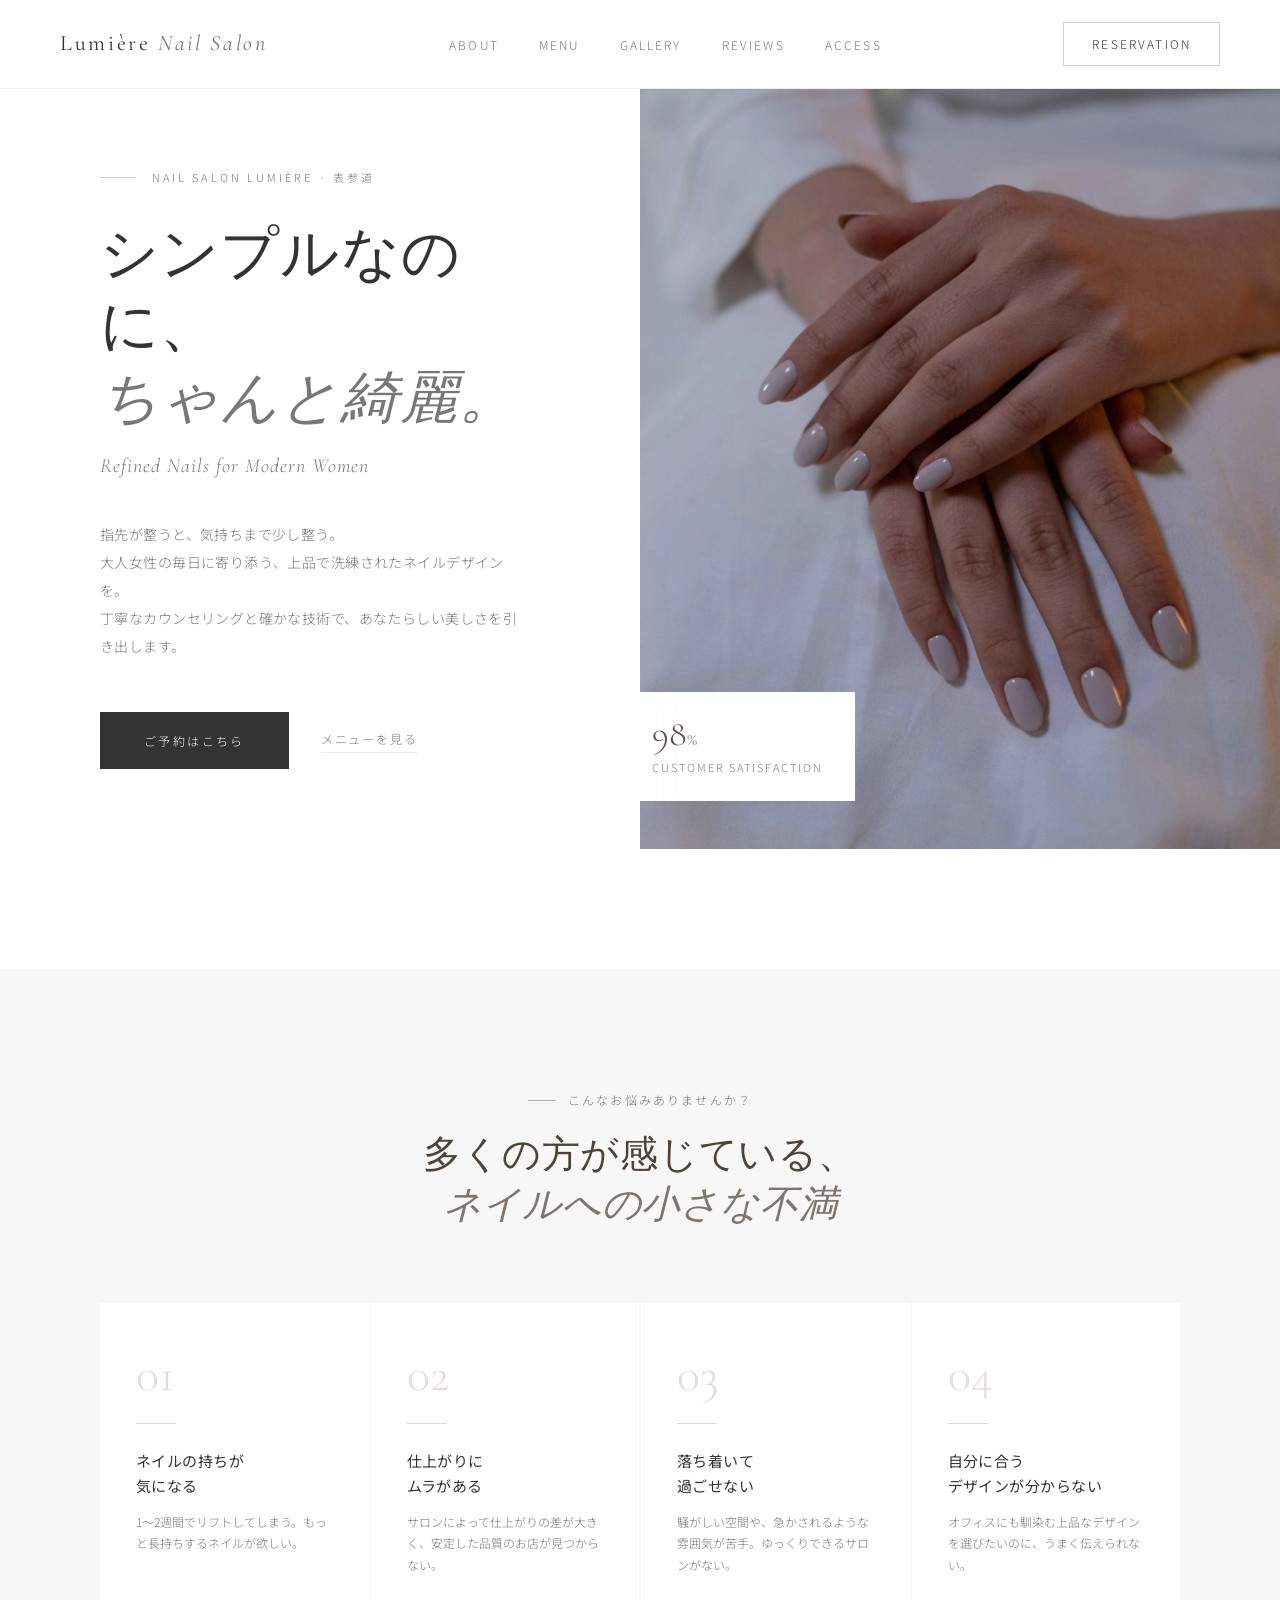
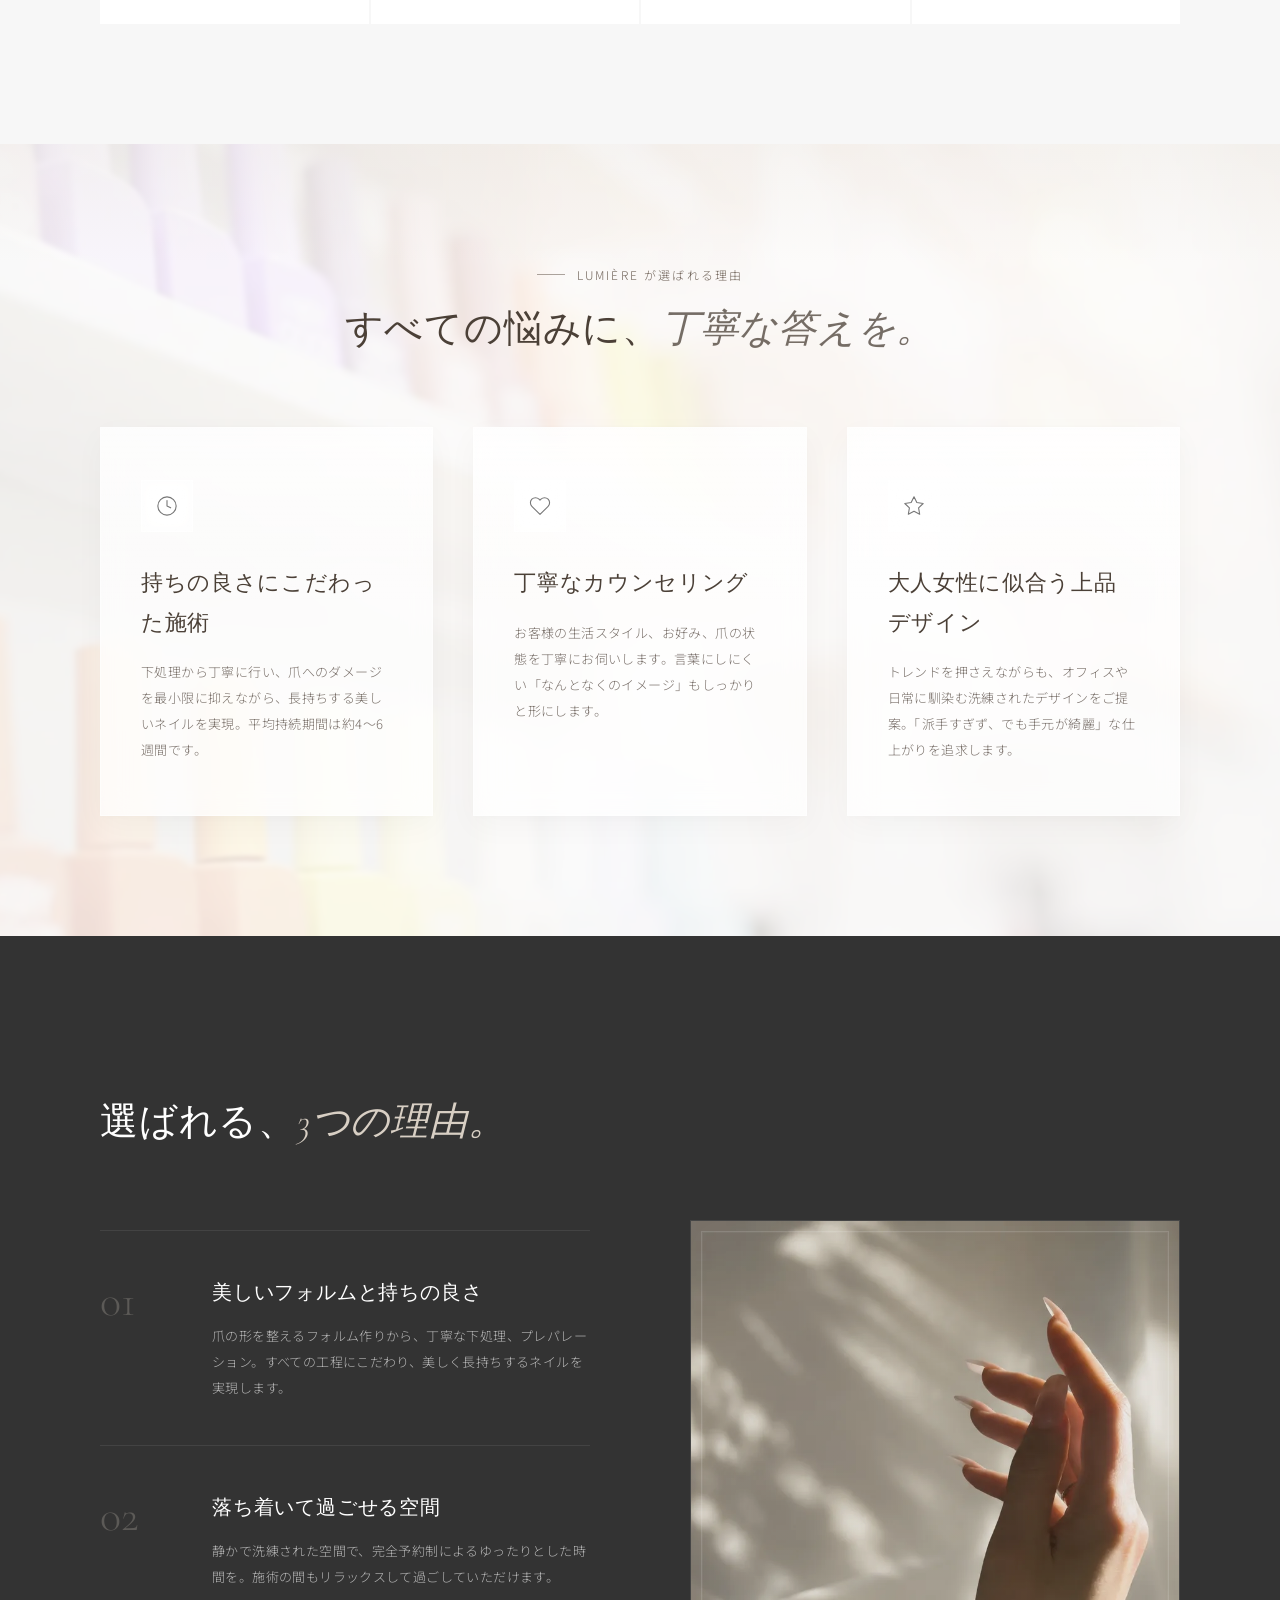
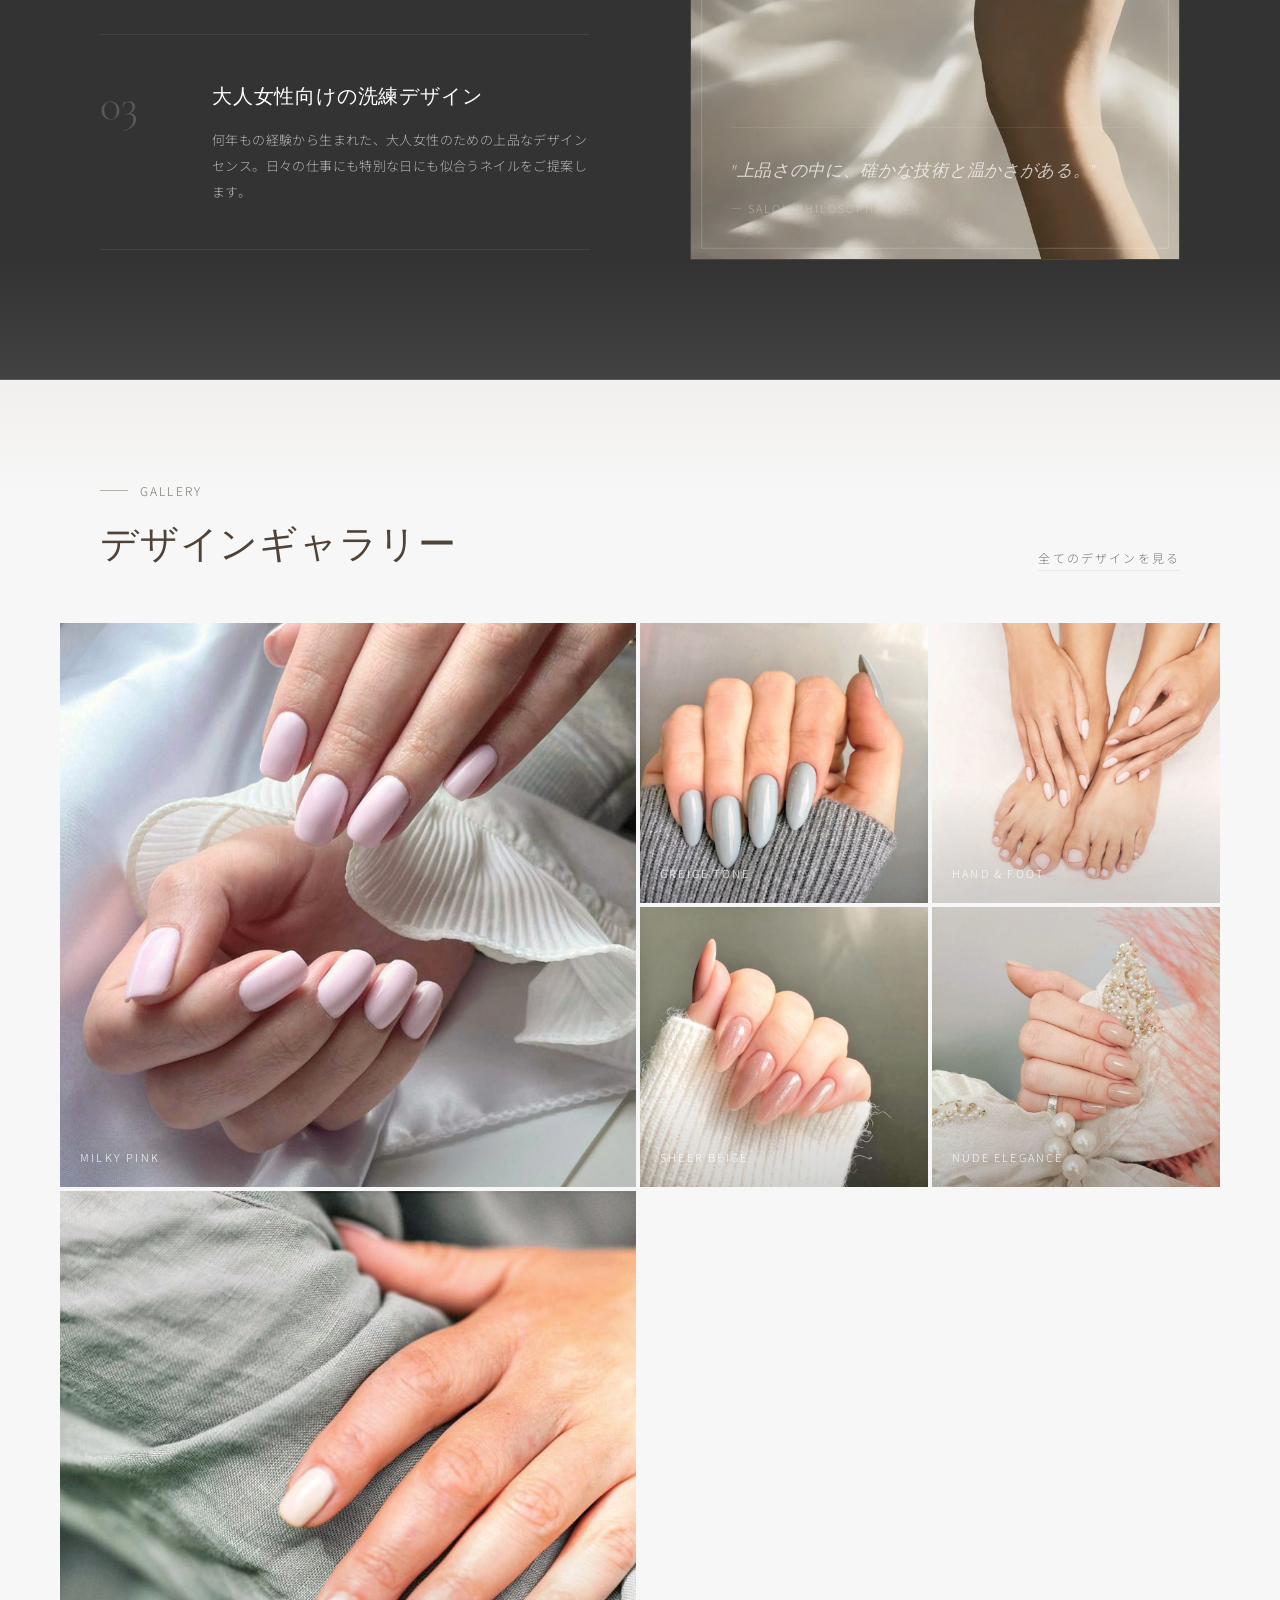
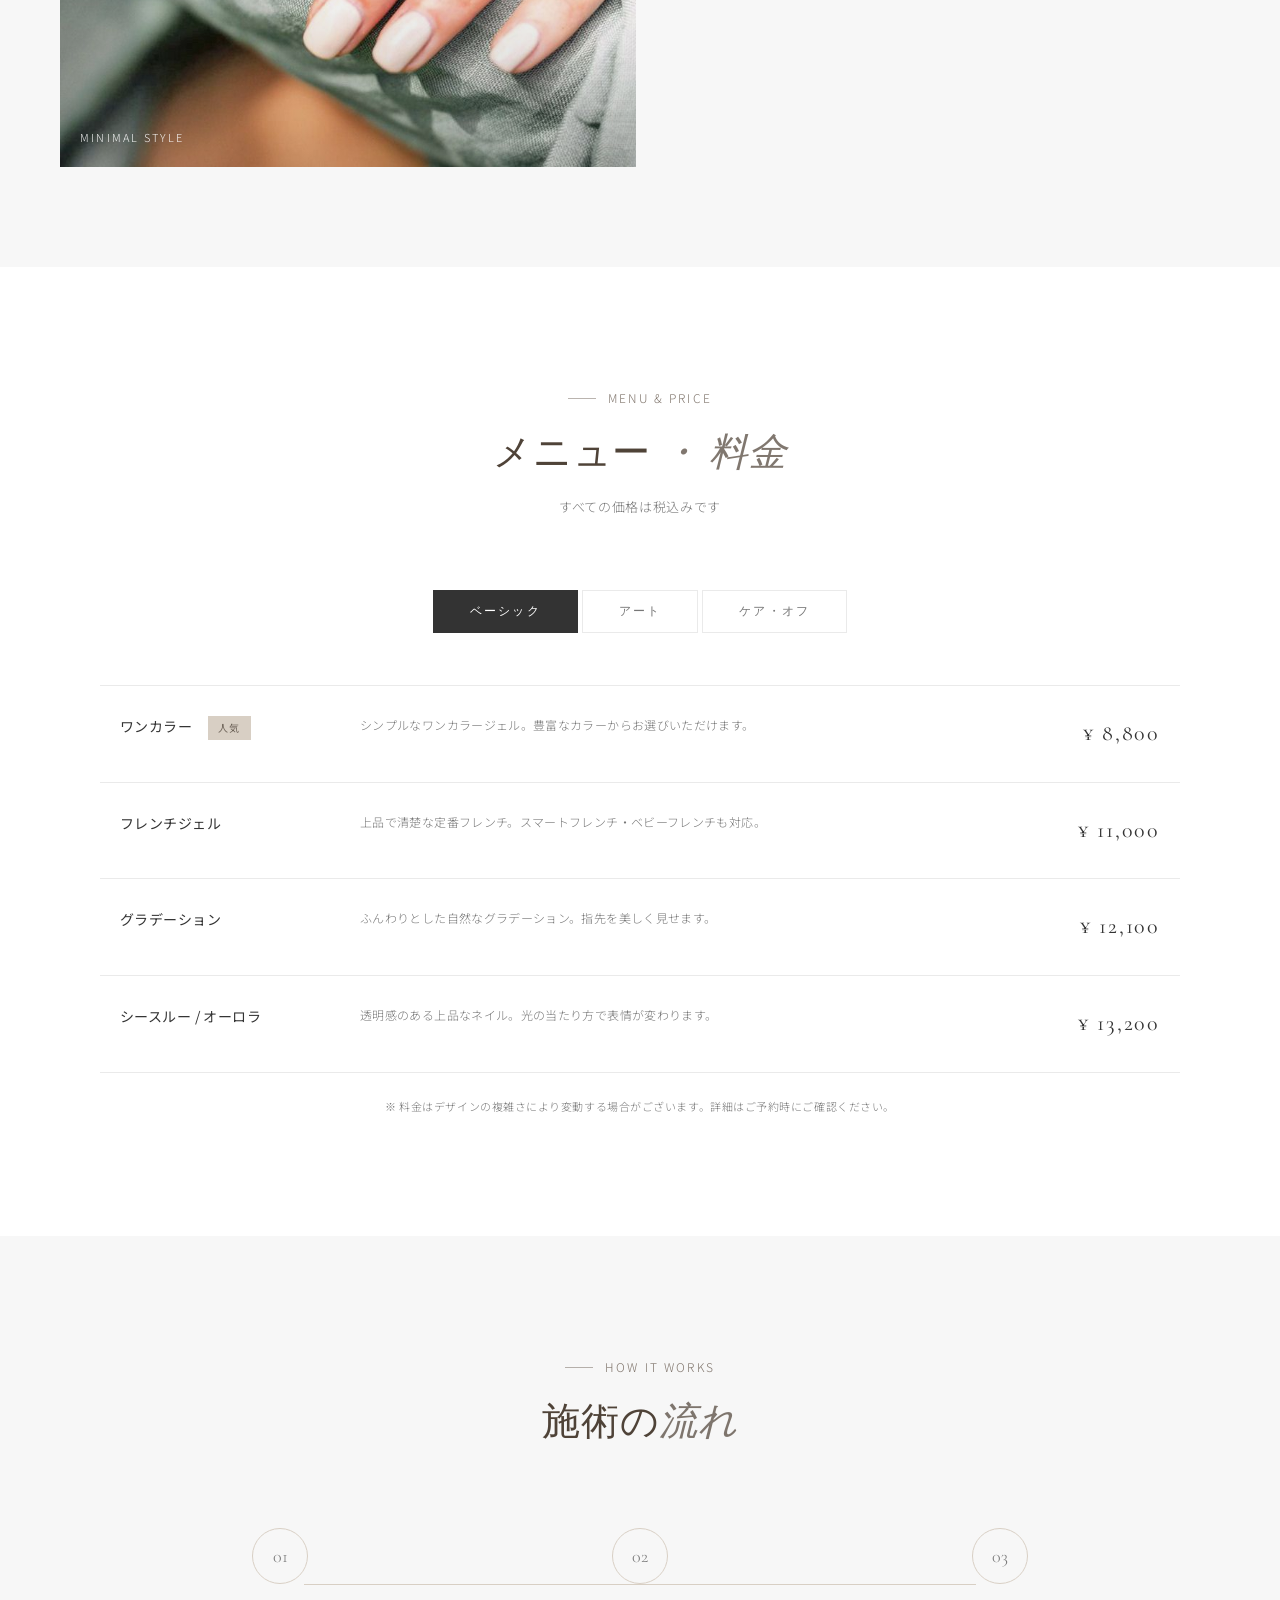
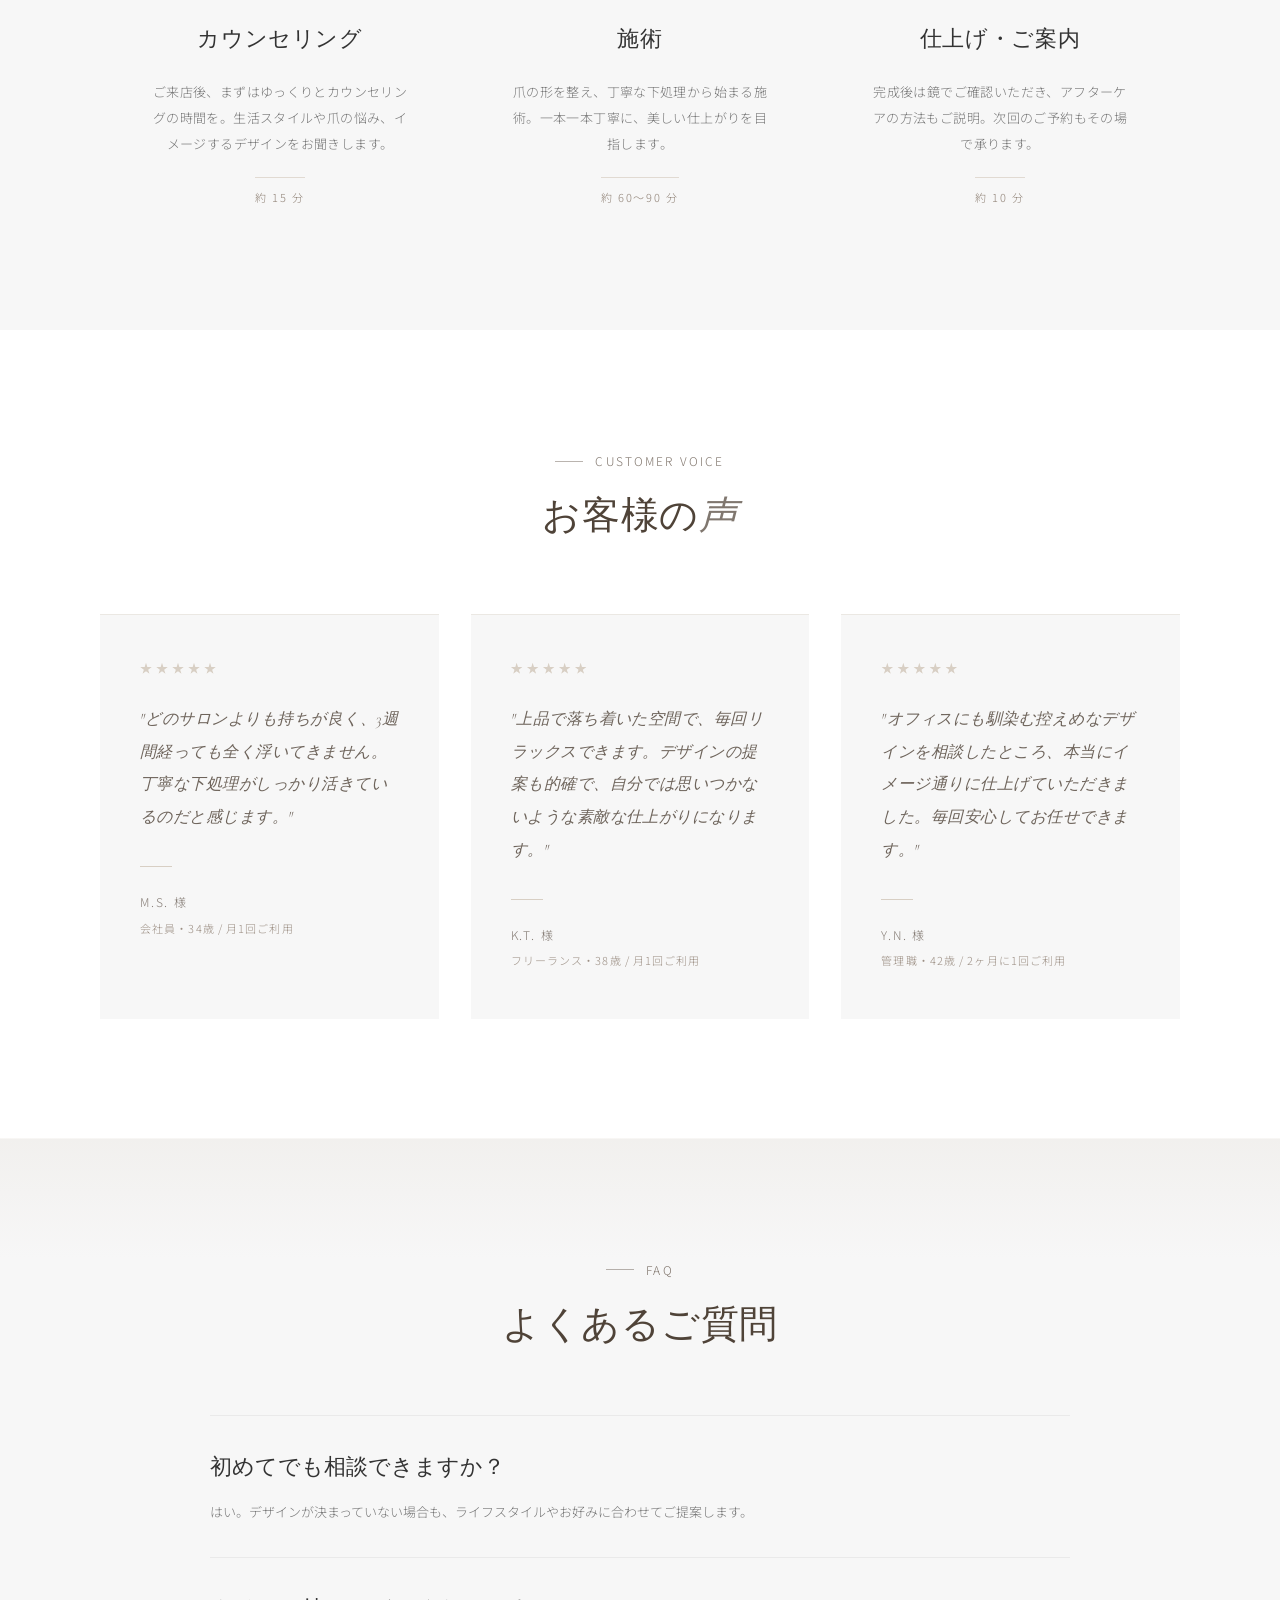
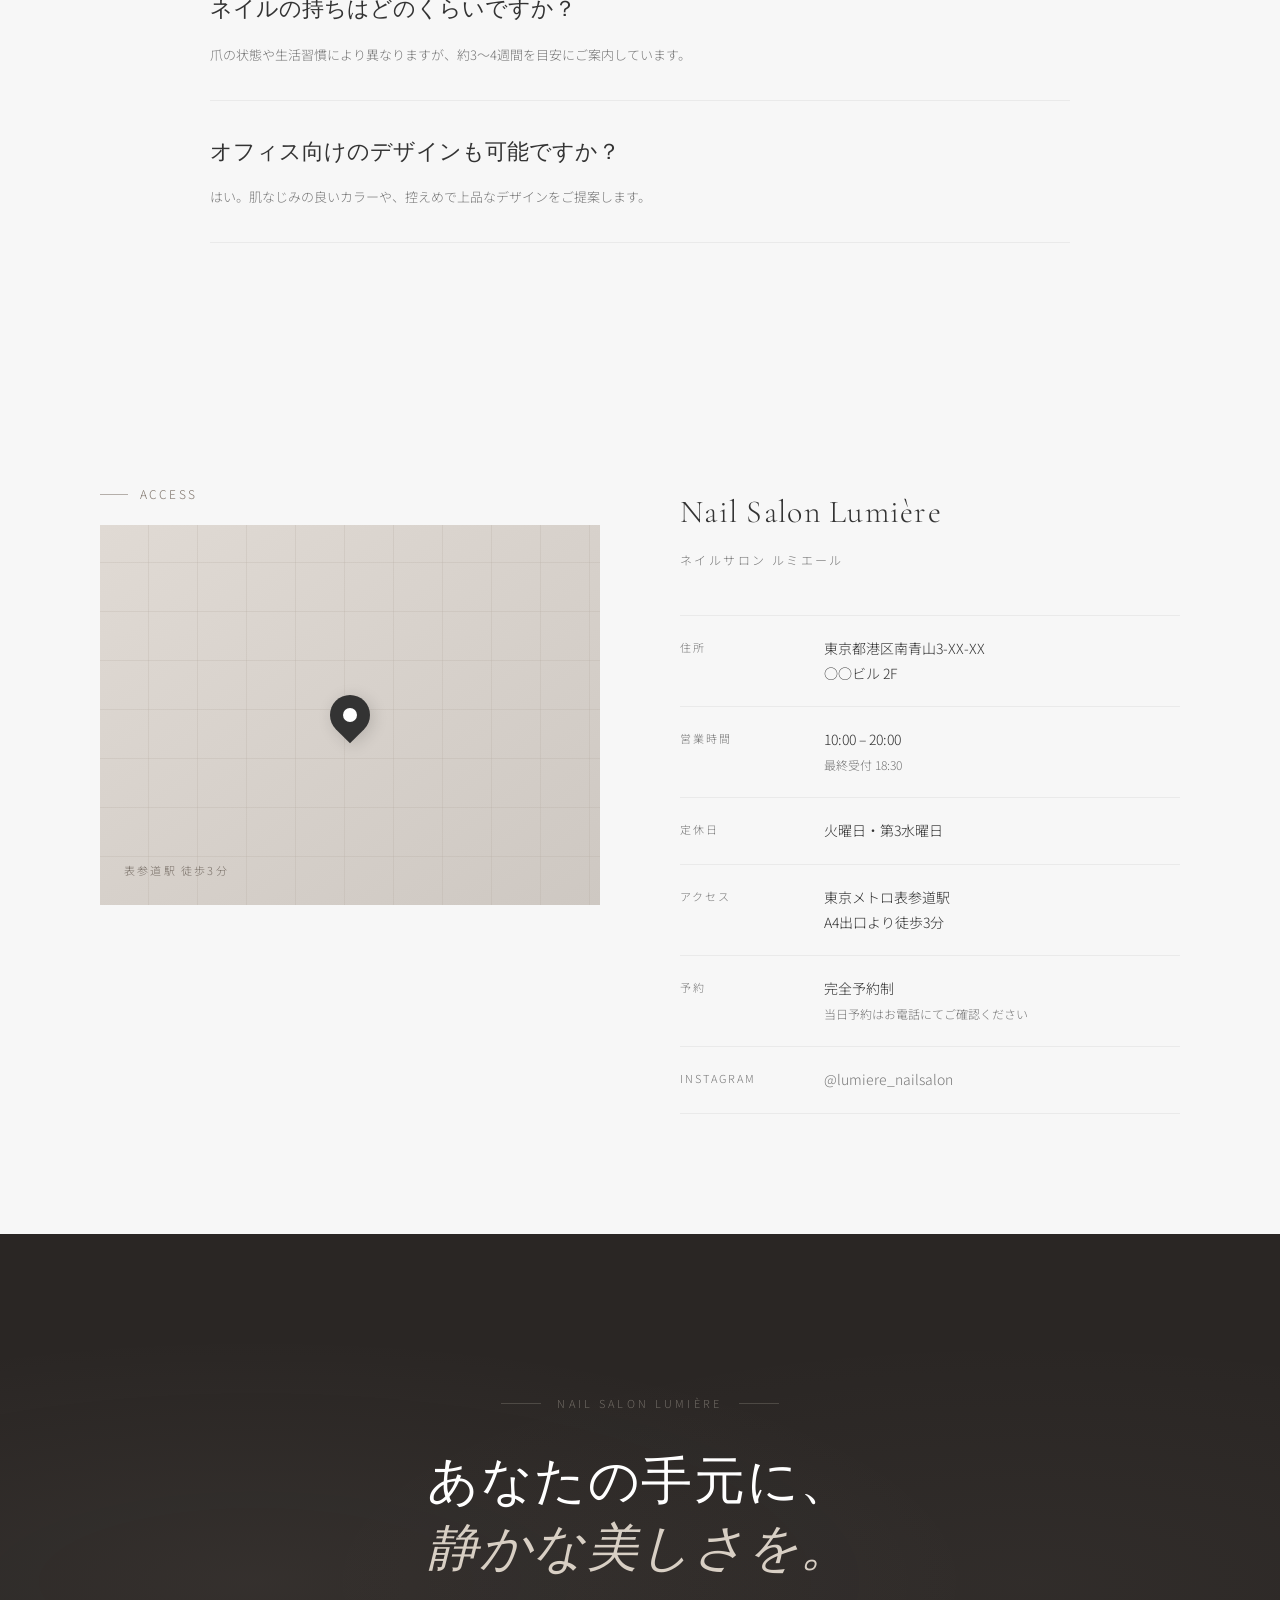
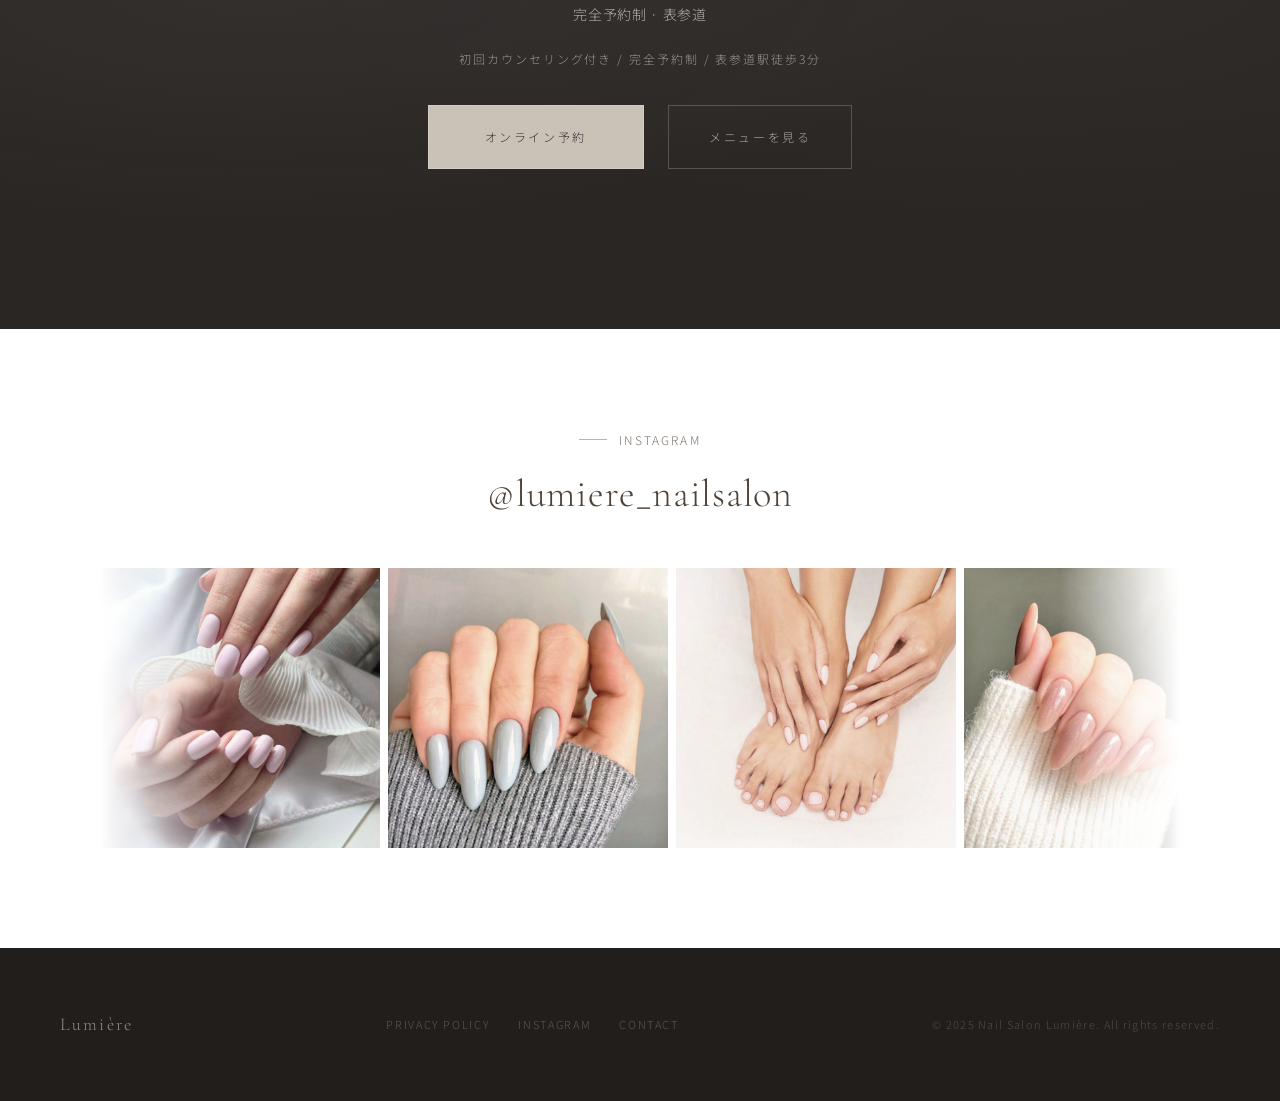
==== index.html @ 6c42ad35 "Update index.html" ====
<!doctype html>
<html lang="ja">
  <head>
    <meta charset="UTF-8" />
    <meta name="viewport" content="width=device-width, initial-scale=1.0" />
    <title>Nail Salon Lumière | ネイルサロン ルミエール</title>
    <meta
      name="description"
      content="シンプルなのに、ちゃんと綺麗。大人女性の毎日に寄り添う、上品で洗練されたネイルデザインをご提案する架空ネイルサロンLPです。"
    />

    <meta property="og:type" content="website" />
    <meta
      property="og:title"
      content="Nail Salon Lumière | ネイルサロン ルミエール"
    />
    <meta
      property="og:description"
      content="シンプルなのに、ちゃんと綺麗。大人女性の毎日に寄り添う、上品で洗練されたネイルデザインをご提案する架空ネイルサロンLPです。"
    />
    <meta property="og:url" content="https://wmdesign-m.github.io/lumiere/" />
    <meta property="og:image" content="https://wmdesign-m.github.io/lumiere/images/ogp.webp" />
    <meta property="og:image:width" content="1200" />
    <meta property="og:image:height" content="630" />
    <meta property="og:site_name" content="Nail Salon Lumière" />
    <meta property="og:locale" content="ja_JP" />

    <meta name="twitter:card" content="summary_large_image" />
    <meta
      name="twitter:title"
      content="Nail Salon Lumière | ネイルサロン ルミエール"
    />
    <meta
      name="twitter:description"
      content="シンプルなのに、ちゃんと綺麗。大人女性の毎日に寄り添う、上品で洗練されたネイルデザインをご提案するネイルサロンLP（デモ）です。"
    />
    <meta name="twitter:image" content="https://wmdesign-m.github.io/lumiere/images/ogp.webp" />

    <link rel="icon" href="images/favicon.ico" />
    <link rel="icon" type="image/png" sizes="32x32" href="images/favicon.png" />
    <link rel="icon" type="image/png" sizes="16x16" href="images/favicon.png" />
    <link
      rel="apple-touch-icon"
      sizes="180x180"
      href="images/apple-touch-icon.png"
    />

    <link rel="preconnect" href="https://fonts.googleapis.com" />
    <link rel="preconnect" href="https://fonts.gstatic.com" crossorigin />
    <link
      href="https://fonts.googleapis.com/css2?family=Cormorant+Garamond:ital,wght@0,300;0,400;0,500;1,300;1,400&family=Noto+Sans+JP:wght@300;400;500&display=swap"
      rel="stylesheet"
    />

    <link rel="stylesheet" href="css/reset.min.css" />
    <link rel="stylesheet" href="css/base.css" />
    <link rel="stylesheet" href="css/sections.css" />
    <link rel="stylesheet" href="css/responsive.css" />
  </head>
  <body>
    <!-- NAV -->
    <nav>
      <a href="#" class="nav-logo">Lumière <span>Nail Salon</span></a>
      <ul class="nav-links">
        <li><a href="#concerns">About</a></li>
        <li><a href="#menu">Menu</a></li>
        <li><a href="#gallery">Gallery</a></li>
        <li><a href="#reviews">Reviews</a></li>
        <li><a href="#info">Access</a></li>
      </ul>
      <a href="#cta-final" class="nav-cta">Reservation</a>
    </nav>

    <!-- HERO -->
    <section id="hero">
      <div class="hero-left">
        <p class="hero-eyebrow fade-up">Nail Salon Lumière · 表参道</p>
        <h1 class="hero-title fade-up delay-1">
          シンプルなのに、<br />
          <em>ちゃんと綺麗。</em>
        </h1>
        <p class="hero-subtitle fade-up delay-2">
          Refined Nails for Modern Women
        </p>
        <p class="hero-desc fade-up delay-2">
          指先が整うと、気持ちまで少し整う。<br />
          大人女性の毎日に寄り添う、上品で洗練されたネイルデザインを。<br />
          丁寧なカウンセリングと確かな技術で、あなたらしい美しさを引き出します。
        </p>
        <div class="hero-actions fade-up delay-3">
          <a href="#cta-final" class="btn-primary">ご予約はこちら</a>
          <a href="#menu" class="hero-sub-link">メニューを見る</a>
        </div>
      </div>

      <div class="hero-right">
        <div class="hero-image-wrap">
          <img
            src="images/hero-nail-minimal.jpg"
            alt="上品でミニマルなネイルデザイン"
            class="hero-image"
            width="1200"
            height="1400"
            loading="eager"
            fetchpriority="high"
          />
        </div>
        <div class="hero-badge fade-up delay-4">
          <span class="hero-badge-num"
            >98<small class="hero-badge-small">%</small></span
          >
          <span class="hero-badge-label">Customer Satisfaction</span>
        </div>
      </div>
    </section>

    <!-- CONCERNS -->
    <section id="concerns">
      <div class="container">
        <div class="concerns-header reveal">
          <div class="section-label section-label-center">
            こんなお悩みありませんか？
          </div>
          <h2 class="section-title">
            多くの方が感じている、<br /><em>ネイルへの小さな不満</em>
          </h2>
        </div>
        <div class="concerns-grid">
          <div class="concern-card reveal">
            <span class="concern-num">01</span>
            <div class="concern-icon"></div>
            <p class="concern-text">ネイルの持ちが<br />気になる</p>
            <p class="concern-sub">
              1〜2週間でリフトしてしまう。もっと長持ちするネイルが欲しい。
            </p>
          </div>
          <div class="concern-card reveal" style="transition-delay: 0.1s">
            <span class="concern-num">02</span>
            <div class="concern-icon"></div>
            <p class="concern-text">仕上がりに<br />ムラがある</p>
            <p class="concern-sub">
              サロンによって仕上がりの差が大きく、安定した品質のお店が見つからない。
            </p>
          </div>
          <div class="concern-card reveal" style="transition-delay: 0.2s">
            <span class="concern-num">03</span>
            <div class="concern-icon"></div>
            <p class="concern-text">落ち着いて<br />過ごせない</p>
            <p class="concern-sub">
              騒がしい空間や、急かされるような雰囲気が苦手。ゆっくりできるサロンがない。
            </p>
          </div>
          <div class="concern-card reveal" style="transition-delay: 0.3s">
            <span class="concern-num">04</span>
            <div class="concern-icon"></div>
            <p class="concern-text">自分に合う<br />デザインが分からない</p>
            <p class="concern-sub">
              オフィスにも馴染む上品なデザインを選びたいのに、うまく伝えられない。
            </p>
          </div>
        </div>
      </div>
    </section>

    <!-- SOLUTIONS -->
    <section id="solutions">
      <div class="container">
        <div class="solutions-header reveal">
          <div class="section-label section-label-center">
            Lumière が選ばれる理由
          </div>
          <h2 class="section-title">すべての悩みに、<em>丁寧な答えを。</em></h2>
        </div>
        <div class="solutions-grid">
          <div class="solution-card reveal">
            <div class="solution-icon-wrap">
              <svg
                viewBox="0 0 24 24"
                fill="none"
                stroke-width="1.2"
                stroke-linecap="round"
                stroke-linejoin="round"
              >
                <path
                  d="M12 22c5.523 0 10-4.477 10-10S17.523 2 12 2 2 6.477 2 12s4.477 10 10 10z"
                />
                <path d="M12 6v6l4 2" />
              </svg>
            </div>
            <h3 class="solution-title">持ちの良さにこだわった施術</h3>
            <p class="solution-desc">
              下処理から丁寧に行い、爪へのダメージを最小限に抑えながら、長持ちする美しいネイルを実現。平均持続期間は約4〜6週間です。
            </p>
          </div>
          <div class="solution-card reveal" style="transition-delay: 0.12s">
            <div class="solution-icon-wrap">
              <svg
                viewBox="0 0 24 24"
                fill="none"
                stroke-width="1.2"
                stroke-linecap="round"
                stroke-linejoin="round"
              >
                <path
                  d="M20.84 4.61a5.5 5.5 0 0 0-7.78 0L12 5.67l-1.06-1.06a5.5 5.5 0 0 0-7.78 7.78l1.06 1.06L12 21.23l7.78-7.78 1.06-1.06a5.5 5.5 0 0 0 0-7.78z"
                />
              </svg>
            </div>
            <h3 class="solution-title">丁寧なカウンセリング</h3>
            <p class="solution-desc">
              お客様の生活スタイル、お好み、爪の状態を丁寧にお伺いします。言葉にしにくい「なんとなくのイメージ」もしっかりと形にします。
            </p>
          </div>
          <div class="solution-card reveal" style="transition-delay: 0.24s">
            <div class="solution-icon-wrap">
              <svg
                viewBox="0 0 24 24"
                fill="none"
                stroke-width="1.2"
                stroke-linecap="round"
                stroke-linejoin="round"
              >
                <path
                  d="M12 2l3.09 6.26L22 9.27l-5 4.87 1.18 6.88L12 17.77l-6.18 3.25L7 14.14 2 9.27l6.91-1.01L12 2z"
                />
              </svg>
            </div>
            <h3 class="solution-title">大人女性に似合う上品デザイン</h3>
            <p class="solution-desc">
              トレンドを押さえながらも、オフィスや日常に馴染む洗練されたデザインをご提案。「派手すぎず、でも手元が綺麗」な仕上がりを追求します。
            </p>
          </div>
        </div>
      </div>
    </section>

    <!-- WHY -->
    <section id="why">
      <div class="container">
        <div class="section-label reveal">Why Lumière</div>
        <h2 class="section-title reveal">選ばれる、<em>3つの理由。</em></h2>
        <div class="why-layout">
          <div class="why-list">
            <div class="why-item reveal">
              <span class="why-num">01</span>
              <div class="why-content">
                <h3 class="why-title">美しいフォルムと持ちの良さ</h3>
                <p class="why-desc">
                  爪の形を整えるフォルム作りから、丁寧な下処理、プレパレーション。すべての工程にこだわり、美しく長持ちするネイルを実現します。
                </p>
              </div>
            </div>
            <div class="why-item reveal" style="transition-delay: 0.1s">
              <span class="why-num">02</span>
              <div class="why-content">
                <h3 class="why-title">落ち着いて過ごせる空間</h3>
                <p class="why-desc">
                  静かで洗練された空間で、完全予約制によるゆったりとした時間を。施術の間もリラックスして過ごしていただけます。
                </p>
              </div>
            </div>
            <div class="why-item reveal" style="transition-delay: 0.2s">
              <span class="why-num">03</span>
              <div class="why-content">
                <h3 class="why-title">大人女性向けの洗練デザイン</h3>
                <p class="why-desc">
                  何年もの経験から生まれた、大人女性のための上品なデザインセンス。日々の仕事にも特別な日にも似合うネイルをご提案します。
                </p>
              </div>
            </div>
          </div>
          <div class="why-visual reveal">
            <img
              src="images/why-visual.webp"
              alt="柔らかな光に包まれた上品なネイルの手元"
              class="why-image"
              width="1536"
              height="1024"
              loading="lazy"
            />
            <div class="why-quote">
              <p>"上品さの中に、確かな技術と温かさがある。"</p>
              <span>— Salon Philosophy</span>
            </div>
          </div>
        </div>
      </div>
    </section>

    <!-- GALLERY -->
    <section id="gallery" class="section-light">
      <div class="gallery-header reveal">
        <div>
          <div class="section-label">Gallery</div>
          <h2 class="section-title">デザインギャラリー</h2>
        </div>
        <a href="#menu" class="gallery-link">全てのデザインを見る</a>
      </div>

      <div class="gallery-grid">
        <div class="gallery-item reveal">
          <img
            src="images/gallery-01.jpg"
            alt="やわらかいミルキーピンクネイル"
            class="gallery-thumb"
          />
          <span class="gallery-label">Milky Pink</span>
        </div>

        <div class="gallery-item reveal" style="transition-delay: 0.1s">
          <img
            src="images/gallery-02.jpg"
            alt="落ち着いたグレージュネイル"
            class="gallery-thumb"
          />
          <span class="gallery-label">Greige Tone</span>
        </div>

        <div class="gallery-item reveal" style="transition-delay: 0.15s">
          <img
            src="images/gallery-03.jpg"
            alt="ハンドとフットのナチュラルネイル"
            class="gallery-thumb"
          />
          <span class="gallery-label">Hand & Foot</span>
        </div>

        <div class="gallery-item reveal" style="transition-delay: 0.2s">
          <img
            src="images/gallery-04.jpg"
            alt="ツヤ感のあるシアーベージュネイル"
            class="gallery-thumb"
          />
          <span class="gallery-label">Sheer Beige</span>
        </div>

        <div class="gallery-item reveal" style="transition-delay: 0.25s">
          <img
            src="images/gallery-05.jpg"
            alt="上品なヌードベージュネイル"
            class="gallery-thumb"
          />
          <span class="gallery-label">Nude Elegance</span>
        </div>

        <div class="gallery-item reveal" style="transition-delay: 0.3s">
          <img
            src="images/gallery-06.jpg"
            alt="ナチュラルで洗練されたネイル"
            class="gallery-thumb"
          />
          <span class="gallery-label">Minimal Style</span>
        </div>
      </div>
    </section>

    <!-- MENU -->
    <section id="menu">
      <div class="container">
        <div class="menu-header reveal">
          <div class="section-label section-label-center">Menu & Price</div>
          <h2 class="section-title">メニュー<em> ・ 料金</em></h2>
          <p class="menu-note">すべての価格は税込みです</p>
        </div>

        <div class="menu-tabs reveal">
          <button
            class="menu-tab active"
            data-menu-target="basic"
            type="button"
          >
            ベーシック
          </button>
          <button class="menu-tab" data-menu-target="art" type="button">
            アート
          </button>
          <button class="menu-tab" data-menu-target="care" type="button">
            ケア・オフ
          </button>
        </div>

        <div id="menu-basic" class="menu-panel reveal">
          <table class="menu-table">
            <tr>
              <td>ワンカラー <span class="popular-tag">人気</span></td>
              <td>
                シンプルなワンカラージェル。豊富なカラーからお選びいただけます。
              </td>
              <td>¥ 8,800</td>
            </tr>
            <tr>
              <td>フレンチジェル</td>
              <td>
                上品で清楚な定番フレンチ。スマートフレンチ・ベビーフレンチも対応。
              </td>
              <td>¥ 11,000</td>
            </tr>
            <tr>
              <td>グラデーション</td>
              <td>
                ふんわりとした自然なグラデーション。指先を美しく見せます。
              </td>
              <td>¥ 12,100</td>
            </tr>
            <tr>
              <td>シースルー / オーロラ</td>
              <td>
                透明感のある上品なネイル。光の当たり方で表情が変わります。
              </td>
              <td>¥ 13,200</td>
            </tr>
          </table>
        </div>

        <div id="menu-art" class="menu-panel" hidden>
          <table class="menu-table">
            <tr>
              <td>大理石アート</td>
              <td>
                上品な大理石模様。モノトーン・グレージュなど落ち着いたトーンで。
              </td>
              <td>¥ 15,400</td>
            </tr>
            <tr>
              <td>ラインアート <span class="popular-tag">人気</span></td>
              <td>繊細なラインを使ったシンプルで洗練されたアート。</td>
              <td>¥ 14,300</td>
            </tr>
            <tr>
              <td>フラワー / ボタニカル</td>
              <td>
                上品で季節感のある草花モチーフ。大人女性に馴染む繊細な表現。
              </td>
              <td>¥ 16,500</td>
            </tr>
          </table>
        </div>

        <div id="menu-care" class="menu-panel" hidden>
          <table class="menu-table">
            <tr>
              <td>ジェルオフ（他店）</td>
              <td>
                他店のジェルネイルのオフ。爪の状態を確認しながら丁寧に行います。
              </td>
              <td>¥ 3,300</td>
            </tr>
            <tr>
              <td>ジェルオフ（当店）</td>
              <td>当店施術のジェルオフ。次回施術と同日の場合は無料対応。</td>
              <td>¥ 1,650</td>
            </tr>
            <tr>
              <td>ハンドケア</td>
              <td>
                ハンドマッサージ＋保湿トリートメント。潤いのある美しい手元に。
              </td>
              <td>¥ 3,300</td>
            </tr>
            <tr>
              <td>爪補強・修復</td>
              <td>欠けた爪の補強や修復。薄くなった爪のケアも承ります。</td>
              <td>¥ 550〜 / 本</td>
            </tr>
          </table>
        </div>

        <p class="price-note reveal">
          ※
          料金はデザインの複雑さにより変動する場合がございます。詳細はご予約時にご確認ください。
        </p>
      </div>
    </section>

    <!-- FLOW -->
    <section id="flow">
      <div class="container">
        <div class="flow-header reveal">
          <div class="section-label section-label-center">How It Works</div>
          <h2 class="section-title">施術の<em>流れ</em></h2>
        </div>
        <div class="flow-steps">
          <div class="flow-step reveal">
            <div class="flow-step-num">01</div>
            <h3 class="flow-step-title">カウンセリング</h3>
            <p class="flow-step-desc">
              ご来店後、まずはゆっくりとカウンセリングの時間を。生活スタイルや爪の悩み、イメージするデザインをお聞きします。
            </p>
            <span class="flow-step-tag">約 15 分</span>
          </div>
          <div class="flow-step reveal" style="transition-delay: 0.15s">
            <div class="flow-step-num">02</div>
            <h3 class="flow-step-title">施術</h3>
            <p class="flow-step-desc">
              爪の形を整え、丁寧な下処理から始まる施術。一本一本丁寧に、美しい仕上がりを目指します。
            </p>
            <span class="flow-step-tag">約 60〜90 分</span>
          </div>
          <div class="flow-step reveal" style="transition-delay: 0.3s">
            <div class="flow-step-num">03</div>
            <h3 class="flow-step-title">仕上げ・ご案内</h3>
            <p class="flow-step-desc">
              完成後は鏡でご確認いただき、アフターケアの方法もご説明。次回のご予約もその場で承ります。
            </p>
            <span class="flow-step-tag">約 10 分</span>
          </div>
        </div>
      </div>
    </section>

    <!-- REVIEWS -->
    <section id="reviews">
      <div class="container">
        <div class="reviews-header reveal">
          <div class="section-label section-label-center">Customer Voice</div>
          <h2 class="section-title">お客様の<em>声</em></h2>
        </div>
        <div class="reviews-grid">
          <div class="review-card reveal">
            <div class="review-stars">
              <div class="star"></div>
              <div class="star"></div>
              <div class="star"></div>
              <div class="star"></div>
              <div class="star"></div>
            </div>
            <p class="review-text">
              "どのサロンよりも持ちが良く、3週間経っても全く浮いてきません。丁寧な下処理がしっかり活きているのだと感じます。"
            </p>
            <div class="review-divider"></div>
            <p class="review-author">
              M.S. 様
              <span>会社員・34歳 / 月1回ご利用</span>
            </p>
          </div>
          <div class="review-card reveal" style="transition-delay: 0.12s">
            <div class="review-stars">
              <div class="star"></div>
              <div class="star"></div>
              <div class="star"></div>
              <div class="star"></div>
              <div class="star"></div>
            </div>
            <p class="review-text">
              "上品で落ち着いた空間で、毎回リラックスできます。デザインの提案も的確で、自分では思いつかないような素敵な仕上がりになります。"
            </p>
            <div class="review-divider"></div>
            <p class="review-author">
              K.T. 様
              <span>フリーランス・38歳 / 月1回ご利用</span>
            </p>
          </div>
          <div class="review-card reveal" style="transition-delay: 0.24s">
            <div class="review-stars">
              <div class="star"></div>
              <div class="star"></div>
              <div class="star"></div>
              <div class="star"></div>
              <div class="star"></div>
            </div>
            <p class="review-text">
              "オフィスにも馴染む控えめなデザインを相談したところ、本当にイメージ通りに仕上げていただきました。毎回安心してお任せできます。"
            </p>
            <div class="review-divider"></div>
            <p class="review-author">
              Y.N. 様
              <span>管理職・42歳 / 2ヶ月に1回ご利用</span>
            </p>
          </div>
        </div>
      </div>
    </section>

    <section id="faq" class="section-light">
      <div class="container">
        <div class="faq-header reveal">
          <div class="section-label section-label-center">FAQ</div>
          <h2 class="section-title">よくあるご質問</h2>
        </div>

        <div class="faq-list">
          <div class="faq-item reveal">
            <h3>初めてでも相談できますか？</h3>
            <p>
              はい。デザインが決まっていない場合も、ライフスタイルやお好みに合わせてご提案します。
            </p>
          </div>
          <div class="faq-item reveal">
            <h3>ネイルの持ちはどのくらいですか？</h3>
            <p>
              爪の状態や生活習慣により異なりますが、約3〜4週間を目安にご案内しています。
            </p>
          </div>
          <div class="faq-item reveal">
            <h3>オフィス向けのデザインも可能ですか？</h3>
            <p>
              はい。肌なじみの良いカラーや、控えめで上品なデザインをご提案します。
            </p>
          </div>
        </div>
      </div>
    </section>

    <!-- INFO -->
    <section id="info">
      <div class="container">
        <div class="info-layout">
          <div>
            <div class="section-label reveal">Access</div>
            <div class="info-map reveal">
              <div class="map-pin"></div>
              <span class="info-map-label">表参道駅 徒歩3分</span>
            </div>
          </div>
          <div class="info-details reveal">
            <h2>Nail Salon Lumière</h2>
            <p class="salon-tagline">ネイルサロン ルミエール</p>
            <div class="info-rows">
              <div class="info-row">
                <span class="info-row-label">住所</span>
                <span class="info-row-value"
                  >東京都港区南青山3-XX-XX<br />○○ビル 2F</span
                >
              </div>
              <div class="info-row">
                <span class="info-row-label">営業時間</span>
                <span class="info-row-value"
                  >10:00 – 20:00<br /><span class="info-subtext"
                    >最終受付 18:30</span
                  ></span
                >
              </div>
              <div class="info-row">
                <span class="info-row-label">定休日</span>
                <span class="info-row-value">火曜日・第3水曜日</span>
              </div>
              <div class="info-row">
                <span class="info-row-label">アクセス</span>
                <span class="info-row-value"
                  >東京メトロ表参道駅<br />A4出口より徒歩3分</span
                >
              </div>
              <div class="info-row">
                <span class="info-row-label">予約</span>
                <span class="info-row-value"
                  >完全予約制<br /><span class="info-subtext"
                    >当日予約はお電話にてご確認ください</span
                  ></span
                >
              </div>
              <div class="info-row">
                <span class="info-row-label">Instagram</span>
                <span class="info-row-value info-instagram"
                  >@lumiere_nailsalon</span
                >
              </div>
            </div>
          </div>
        </div>
      </div>
    </section>

    <!-- FINAL CTA -->
    <section id="cta-final">
      <div class="cta-final-inner">
        <p class="cta-final-label reveal">Nail Salon Lumière</p>
        <h2 class="cta-final-title reveal">
          あなたの手元に、<br /><em>静かな美しさを。</em>
        </h2>
        <p class="cta-final-desc reveal">完全予約制 · 表参道</p>
        <p class="cta-final-note reveal">
          初回カウンセリング付き / 完全予約制 / 表参道駅徒歩3分
        </p>
        <div class="cta-final-actions reveal">
          <a href="#" class="btn-light">オンライン予約</a>
          <a href="#menu" class="btn-outline-light">メニューを見る</a>
        </div>
      </div>
    </section>

    <section class="instagram-preview">
      <div class="container">
        <div class="instagram-header">
          <p class="section-label section-label-center">Instagram</p>
          <h2 class="section-title">@lumiere_nailsalon</h2>
        </div>

        <div class="instagram-marquee">
          <div class="instagram-track">
            <img
              src="images/gallery-01.jpg"
              alt="ネイルデザインの投稿イメージ"
            />
            <img
              src="images/gallery-02.jpg"
              alt="ネイルデザインの投稿イメージ"
            />
            <img
              src="images/gallery-03.jpg"
              alt="ネイルデザインの投稿イメージ"
            />
            <img
              src="images/gallery-04.jpg"
              alt="ネイルデザインの投稿イメージ"
            />
            <img
              src="images/gallery-05.jpg"
              alt="ネイルデザインの投稿イメージ"
            />
            <img
              src="images/gallery-06.jpg"
              alt="ネイルデザインの投稿イメージ"
            />

            <!-- ループ用に同じ画像をもう一度 -->
            <img src="images/gallery-01.jpg" alt="" aria-hidden="true" />
            <img src="images/gallery-02.jpg" alt="" aria-hidden="true" />
            <img src="images/gallery-03.jpg" alt="" aria-hidden="true" />
            <img src="images/gallery-04.jpg" alt="" aria-hidden="true" />
            <img src="images/gallery-05.jpg" alt="" aria-hidden="true" />
            <img src="images/gallery-06.jpg" alt="" aria-hidden="true" />
          </div>
        </div>
      </div>
    </section>

    <!-- FOOTER -->
    <footer>
      <div class="footer-logo">Lumière</div>
      <div class="footer-links">
        <a href="#">Privacy Policy</a>
        <a href="#">Instagram</a>
        <a href="#">Contact</a>
      </div>
      <p class="footer-copy">© 2025 Nail Salon Lumière. All rights reserved.</p>
    </footer>

    <script src="js/main.js"></script>
  </body>
</html>
---- css/base.css ----
*,
*::before,
*::after {
  box-sizing: border-box;
  margin: 0;
  padding: 0;
}

:root {
  --white: #ffffff;
  --off-white: #f7f7f7;
  --beige: #d8cfc4;
  --beige-light: #ede8e2;
  --dark: #333333;
  --mid: #777777;
  --light-gray: #eaeaea;

  --text-brown: #4f4338;
  --text-brown-soft: rgba(79, 67, 56, 0.72);
  --label-brown: rgba(92, 78, 66, 0.78);

  --font-serif: "Cormorant Garamond", Georgia, serif;
  --font-sans: "Noto Sans JP", "Lato", sans-serif;

  --max-w: 1200px;
  --container-padding: 60px;
  --section-padding: 120px;
}

html {
  scroll-behavior: smooth;
}

body {
  font-family: var(--font-sans);
  color: var(--dark);
  background: var(--white);
  font-weight: 300;
  line-height: 1.8;
  overflow-x: hidden;
}

img {
  max-width: 100%;
  display: block;
}

section {
  padding: var(--section-padding) 0;
}

.container {
  max-width: var(--max-w);
  margin: 0 auto;
  padding: 0 var(--container-padding);
}

.section-light {
  position: relative;
}

.section-light::before {
  content: "";
  position: absolute;
  top: -1px;
  left: 0;
  right: 0;
  height: 120px;
  pointer-events: none;
  background: linear-gradient(
    180deg,
    rgba(216, 207, 196, 0.18),
    rgba(255, 255, 255, 0)
  );
  z-index: 0;
}

.section-light > * {
  position: relative;
  z-index: 1;
}

.section-label {
  font-size: 12px;
  letter-spacing: 0.18em;
  text-transform: uppercase;
  color: rgba(92, 78, 66, 0.78);
  margin-bottom: 20px;
  display: flex;
  align-items: center;
  gap: 12px;
}

.section-label::before {
  content: "";
  display: block;
  width: 28px;
  height: 1px;
  background: rgba(92, 78, 66, 0.42);
}

.section-label-center {
  justify-content: center;
}

.section-title {
  font-family: var(--font-serif);
  font-size: clamp(32px, 3vw, 44px);
  font-weight: 300;
  line-height: 1.3;
  letter-spacing: 0.02em;
  color: #4f4338;
}

.section-title em {
  font-style: italic;
  color: rgba(79, 67, 56, 0.72);
}

.btn-primary {
  display: inline-block;
  background: var(--dark);
  color: var(--white);
  font-size: 12px;
  letter-spacing: 0.2em;
  text-transform: uppercase;
  text-decoration: none;
  padding: 18px 44px;
  position: relative;
  overflow: hidden;
  transition: all 0.35s;
}

.btn-primary::before {
  content: "";

  position: absolute;
  top: 0;
  left: -120%;

  width: 80%;
  height: 100%;

  background: linear-gradient(
    120deg,
    rgba(255, 255, 255, 0) 0%,
    rgba(255, 255, 255, 0.28) 50%,
    rgba(255, 255, 255, 0) 100%
  );

  transform: skewX(-20deg);

  transition: left 0.7s ease;
}

.btn-primary:hover {
  background: #555;
  transform: translateY(-2px);

  box-shadow: 0 12px 30px rgba(0, 0, 0, 0.12);
}

.btn-primary:hover::before {
  left: 140%;
}

.btn-light {
  display: inline-block;
  background: rgba(216, 207, 196, 0.92);
  backdrop-filter: blur(8px);
  border: 1px solid rgba(255, 255, 255, 0.18);
  color: var(--dark);
  font-size: 12px;
  letter-spacing: 0.22em;
  text-transform: uppercase;
  text-decoration: none;
  padding: 20px 56px;
  position: relative;
  overflow: hidden;
  transition: all 0.35s;
}

.btn-light::before {
  content: "";
  position: absolute;
  top: 0;
  left: -120%;
  width: 80%;
  height: 100%;
  background: linear-gradient(
    120deg,
    rgba(255, 255, 255, 0) 0%,
    rgba(255, 255, 255, 0.35) 50%,
    rgba(255, 255, 255, 0) 100%
  );
  transform: skewX(-20deg);
  transition: left 0.7s ease;
}

.btn-light:hover::before {
  left: 140%;
}

.btn-light:hover {
  background: rgba(216, 207, 196, 0.82);
  transform: translateY(-2px);
  box-shadow: 0 12px 30px rgba(0, 0, 0, 0.08);
  border-color: rgba(255, 255, 255, 0.28);
}

.btn-outline-light {
  display: inline-block;
  border: 1px solid rgba(255, 255, 255, 0.2);
  color: rgba(255, 255, 255, 0.6);
  font-size: 12px;
  letter-spacing: 0.22em;
  text-transform: uppercase;
  text-decoration: none;
  padding: 20px 40px;
  transition: all 0.35s;
}

.btn-outline-light:hover {
  border-color: var(--beige);
  color: var(--beige);
}

@keyframes fadeUp {
  from {
    opacity: 0;
    transform: translateY(28px);
  }
  to {
    opacity: 1;
    transform: translateY(0);
  }
}

.fade-up {
  animation: fadeUp 0.9s cubic-bezier(0.22, 0.61, 0.36, 1) both;
}

.delay-1 {
  animation-delay: 0.15s;
}
.delay-2 {
  animation-delay: 0.3s;
}
.delay-3 {
  animation-delay: 0.45s;
}
.delay-4 {
  animation-delay: 0.6s;
}

.reveal {
  opacity: 0.01;
  filter: blur(4px);
  transform: translateY(20px);
  transition:
    opacity 0.7s cubic-bezier(0.22, 0.61, 0.36, 1),
    transform 0.7s cubic-bezier(0.22, 0.61, 0.36, 1),
    filter 0.7s ease;
}

.reveal.visible {
  opacity: 1;
  transform: translateY(0);
  filter: blur(0);

  transition:
    opacity 0.7s cubic-bezier(0.22, 0.61, 0.36, 1),
    transform 0.7s cubic-bezier(0.22, 0.61, 0.36, 1),
    filter 0.7s ease;
}
---- css/sections.css ----
/* NAV */
nav {
  position: fixed;
  top: 0;
  left: 0;
  right: 0;
  z-index: 100;
  padding: 22px 60px;
  display: flex;
  align-items: center;
  justify-content: space-between;
  background: rgba(255, 255, 255, 0.86);
  backdrop-filter: blur(18px);
  -webkit-backdrop-filter: blur(18px);
  border-bottom: 1px solid rgba(216, 207, 196, 0.18);
}

.nav-logo {
  font-family: var(--font-serif);
  font-size: 22px;
  font-weight: 400;
  letter-spacing: 0.12em;
  color: var(--dark);
  text-decoration: none;
}

.nav-logo span {
  font-style: italic;
  color: var(--mid);
}

.nav-links {
  display: flex;
  gap: 40px;
  list-style: none;
}

.nav-links a {
  position: relative;
  font-size: 12px;
  letter-spacing: 0.18em;
  text-transform: uppercase;
  color: var(--mid);
  text-decoration: none;
  transition: color 0.3s;
}

.nav-links a::after {
  content: "";

  position: absolute;
  left: 0;
  bottom: -6px;

  width: 0%;
  height: 1px;

  background: rgba(216, 207, 196, 0.82);

  transition: width 0.35s ease;
}

.nav-links a:hover {
  color: var(--dark);
}

.nav-links a:hover::after {
  width: 100%;
}

.nav-cta {
  font-size: 12px;
  letter-spacing: 0.18em;
  text-transform: uppercase;
  color: var(--dark);
  text-decoration: none;
  border: 1px solid var(--beige);
  padding: 10px 28px;
  transition: all 0.3s;
}

.nav-cta:hover {
  background: var(--dark);
  color: var(--white);
  border-color: var(--dark);
  transform: translateY(-1px);
  box-shadow: 0 10px 24px rgba(0, 0, 0, 0.08);
}

/* HERO */
#hero {
  min-height: 100vh;
  display: grid;
  grid-template-columns: 1fr 1fr;
  padding-top: 88px;
  background: var(--white);
  overflow: hidden;
}

.hero-left {
  display: flex;
  flex-direction: column;
  justify-content: center;
  padding: 80px 80px 80px 100px;
}

.hero-eyebrow {
  font-size: 11px;
  letter-spacing: 0.28em;
  text-transform: uppercase;
  color: var(--mid);
  margin-bottom: 32px;
  display: flex;
  align-items: center;
  gap: 16px;
}

.hero-eyebrow::before {
  content: "";
  display: block;
  width: 36px;
  height: 1px;
  background: var(--beige);
}

.hero-title {
  font-family: var(--font-serif);
  font-size: clamp(44px, 4.5vw, 68px);
  font-weight: 300;
  line-height: 1.25;
  letter-spacing: 0.02em;
  color: var(--dark);
  margin-bottom: 12px;
}

.hero-title em {
  font-style: italic;
  color: var(--mid);
}

.hero-subtitle {
  font-family: var(--font-serif);
  font-size: 20px;
  font-weight: 300;
  font-style: italic;
  color: var(--mid);
  margin-bottom: 36px;
  letter-spacing: 0.05em;
}

.hero-desc {
  font-size: 14px;
  line-height: 2;
  color: var(--mid);
  max-width: 420px;
  margin-bottom: 52px;
  letter-spacing: 0.03em;
}

.hero-actions {
  display: flex;
  align-items: center;
  gap: 32px;
}

.hero-sub-link {
  font-size: 12px;
  letter-spacing: 0.15em;
  color: var(--mid);
  text-decoration: none;
  border-bottom: 1px solid var(--light-gray);
  padding-bottom: 2px;
  transition:
    border-color 0.3s,
    color 0.3s;
}

.hero-sub-link:hover {
  color: var(--dark);
  border-color: var(--mid);
  letter-spacing: 0.18em;
}

.hero-right {
  position: relative;
  overflow: hidden;
  background: var(--off-white);
}

.hero-image-wrap {
  position: absolute;
  inset: 0;
}

.hero-image {
  width: 100%;
  height: 100%;
  object-fit: cover;
  object-position: 60% center;
  display: block;
  transform: scale(1.01);
  filter: brightness(0.96) saturate(0.9);
}

.hero-right::after {
  content: "";
  position: absolute;
  inset: 0;
  background: linear-gradient(
    90deg,
    rgba(247, 247, 247, 0.08) 0%,
    rgba(247, 247, 247, 0) 35%,
    rgba(247, 247, 247, 0) 100%
  );
  pointer-events: none;
}

.hero-badge-small {
  font-size: 18px;
  color: var(--mid);
}

.hero-badge {
  position: absolute;
  bottom: 48px;
  left: -20px;
  background: var(--white);
  padding: 24px 32px;
  box-shadow: 0 8px 40px rgba(0, 0, 0, 0.06);
}

.hero-badge-num {
  font-family: var(--font-serif);
  font-size: 36px;
  font-weight: 300;
  color: var(--text-brown);
  display: block;
  line-height: 1;
}

.hero-badge-label {
  font-size: 11px;
  letter-spacing: 0.18em;
  text-transform: uppercase;
  color: var(--mid);
  display: block;
  margin-top: 6px;
}

/* CONCERNS */
#concerns {
  background: var(--off-white);
}

.concerns-header {
  text-align: center;
  margin-bottom: 72px;
}

.concerns-grid {
  display: grid;
  grid-template-columns: repeat(4, 1fr);
  gap: 2px;
}

.concern-card {
  background: var(--white);
  padding: 48px 36px;
  position: relative;
  transition: transform 0.3s;
}

.concern-card:hover {
  transform: translateY(-4px);
}

.concern-num {
  font-family: var(--font-serif);
  font-size: 48px;
  font-weight: 300;

  color: rgba(216, 207, 196, 0.72);

  line-height: 1;
  margin-bottom: 24px;
  display: block;
}

.concern-icon {
  width: 40px;
  height: 1px;
  background: rgba(216, 207, 196, 0.78);
  margin-bottom: 24px;
}

.concern-text {
  font-size: 15px;
  font-weight: 400;
  color: var(--dark);
  line-height: 1.7;
  letter-spacing: 0.03em;
}

.concern-sub {
  font-size: 12px;
  color: var(--mid);
  margin-top: 12px;
  line-height: 1.8;
}

/* SOLUTIONS */
#solutions {
  position: relative;
  overflow: hidden;
  background: rgba(255, 255, 255, 0.88);
  backdrop-filter: blur(6px);
}

#solutions::after {
  content: "";
  position: absolute;
  top: -1px;
  left: 0;
  right: 0;
  height: 120px;
  pointer-events: none;

  background: linear-gradient(
    180deg,
    rgba(216, 207, 196, 0.16),
    rgba(255, 255, 255, 0)
  );

  z-index: 0;
}

#solutions::before {
  content: "";
  position: absolute;
  inset: 0;

  background-image:
    linear-gradient(rgba(255, 255, 255, 0.78), rgba(255, 255, 255, 0.78)),
    url("../images/solutions-bg.webp");

  background-size: cover;
  background-position: center;
  background-repeat: no-repeat;

  filter: blur(2px);
  transform: scale(1.03);

  opacity: 1;
  pointer-events: none;
}

#solutions .section-label {
  color: rgba(92, 78, 66, 0.86);
}

#solutions .section-label::before {
  background: rgba(92, 78, 66, 0.5);
}

#solutions .section-title {
  color: #4b4037;
}

#solutions .section-title em {
  color: rgba(75, 64, 55, 0.76);
}

#solutions .container {
  position: relative;
  z-index: 1;
}

.solutions-header {
  text-align: center;
  margin-bottom: 72px;
}

.solutions-grid {
  display: grid;
  grid-template-columns: repeat(3, 1fr);
  gap: 40px;
}

.solution-card {
  position: relative;
  overflow: hidden;

  padding: 52px 40px;

  background: rgba(255, 255, 255, 0.72);

  backdrop-filter: blur(14px);
  -webkit-backdrop-filter: blur(14px);

  border: 1px solid rgba(255, 255, 255, 0.45);

  box-shadow:
    0 10px 30px rgba(0, 0, 0, 0.03),
    0 2px 10px rgba(0, 0, 0, 0.02);

  transition:
    transform 0.45s ease,
    box-shadow 0.45s ease,
    border-color 0.45s ease,
    background 0.45s ease;
}

.solution-card:hover {
  transform: translateY(-8px);

  background: rgba(255, 255, 255, 0.82);

  border-color: rgba(216, 207, 196, 0.8);

  box-shadow:
    0 24px 60px rgba(0, 0, 0, 0.06),
    0 8px 20px rgba(0, 0, 0, 0.04);
}

.solution-card::before {
  content: "";
  position: absolute;
  inset: 0;

  background: linear-gradient(
    180deg,
    rgba(255, 255, 255, 0.45) 0%,
    rgba(255, 255, 255, 0) 45%
  );

  opacity: 0.9;

  pointer-events: none;
}

.solution-card:hover::before {
  opacity: 1;
}

.solution-card > * {
  position: relative;
  z-index: 1;
}

.solution-icon-wrap {
  width: 52px;
  height: 52px;
  border: 1px solid rgba(255, 255, 255, 0.5);
  background: rgba(255, 255, 255, 0.35);
  backdrop-filter: blur(8px);
  display: flex;
  align-items: center;
  justify-content: center;
  margin-bottom: 32px;
}

.solution-icon-wrap svg {
  width: 22px;
  height: 22px;
  stroke: var(--mid);
}

.solution-title {
  font-family: var(--font-serif);
  font-size: 22px;
  font-weight: 400;
  color: #4b4037;
  margin-bottom: 16px;
  letter-spacing: 0.03em;
}

.solution-desc {
  font-size: 13px;
  color: rgba(75, 64, 55, 0.74);
  line-height: 2;
  letter-spacing: 0.03em;
}

/* WHY */
#why {
  background: var(--dark);
  position: relative;
}

#why::after {
  content: "";
  position: absolute;
  left: 0;
  right: 0;
  bottom: -1px;
  height: 120px;
  pointer-events: none;
  background: linear-gradient(
    180deg,
    rgba(42, 38, 36, 0),
    rgba(247, 247, 247, 0.08)
  );
}

#why .section-label {
  color: rgba(216, 207, 196, 0.68);
}

#why .section-label::before {
  background: rgba(216, 207, 196, 0.5);
}

#why .section-title {
  color: var(--white);
}

#why .section-title em {
  color: var(--beige);
}

.why-layout {
  display: grid;
  grid-template-columns: 1fr 1fr;
  gap: 100px;
  align-items: center;
  margin-top: 72px;
}

.why-list {
  display: flex;
  flex-direction: column;
}

.why-item {
  display: grid;
  grid-template-columns: 80px 1fr;
  gap: 32px;
  padding: 44px 0;
  border-bottom: 1px solid rgba(255, 255, 255, 0.08);
  align-items: start;
}

.why-item:first-child {
  border-top: 1px solid rgba(255, 255, 255, 0.08);
}

.why-num {
  font-family: var(--font-serif);
  font-size: 44px;
  font-weight: 300;
  color: rgba(216, 207, 196, 0.25);
  line-height: 1;
  padding-top: 4px;
}

.why-title {
  font-family: var(--font-serif);
  font-size: 20px;
  font-weight: 400;
  color: var(--white);
  margin-bottom: 12px;
  letter-spacing: 0.04em;
}

.why-desc {
  font-size: 13px;
  color: rgba(255, 255, 255, 0.64);
  line-height: 2;
  letter-spacing: 0.03em;
}

.why-visual {
  position: relative;
  height: 640px;
  overflow: hidden;
  background: rgba(255, 255, 255, 0.04);
  border: 1px solid rgba(255, 255, 255, 0.06);
  display: flex;
  align-items: center;
  justify-content: center;
}

.why-visual::before {
  content: "";
  position: absolute;
  inset: 10px;
  border: 1px solid rgba(255, 255, 255, 0.14);
  pointer-events: none;
  box-shadow:
    inset 0 0 0 1px rgba(255, 255, 255, 0.04),
    0 0 30px rgba(255, 255, 255, 0.03);
  z-index: 2;
}

.why-image {
  width: 100%;
  height: 100%;

  object-fit: cover;
  object-position: center;

  display: block;

  filter: brightness(0.92) saturate(0.88);

  transition:
    transform 0.8s ease,
    filter 0.8s ease;
}

.why-visual:hover .why-image {
  transform: scale(1.03);

  filter: brightness(0.96) saturate(0.92);
}

.why-visual::after {
  content: "";
  position: absolute;
  inset: 0;

  background: linear-gradient(
    180deg,
    rgba(255, 255, 255, 0.08),
    rgba(255, 255, 255, 0)
  );

  pointer-events: none;
}

.why-quote {
  position: absolute;
  bottom: 40px;
  left: 40px;
  right: 40px;
  border-top: 1px solid rgba(255, 255, 255, 0.08);
  padding-top: 28px;
}

.why-quote p {
  font-family: var(--font-serif);
  font-size: 17px;
  font-style: italic;
  font-weight: 300;

  color: rgba(255, 255, 255, 0.72);

  letter-spacing: 0.04em;
  line-height: 1.8;
}

.why-quote span {
  display: block;

  font-size: 11px;
  letter-spacing: 0.18em;
  text-transform: uppercase;

  color: rgba(216, 207, 196, 0.58);

  margin-top: 12px;
}

/* GALLERY */
#gallery {
  background: var(--off-white);
  padding: 100px 0;
}

.gallery-header {
  display: flex;
  justify-content: space-between;
  align-items: flex-end;
  margin-bottom: 52px;
  padding: 0 60px;
  max-width: var(--max-w);
  margin-left: auto;
  margin-right: auto;
}

.gallery-link {
  font-size: 12px;
  letter-spacing: 0.18em;
  text-transform: uppercase;
  color: var(--mid);
  text-decoration: none;
  border-bottom: 1px solid var(--light-gray);
  padding-bottom: 2px;
}

.gallery-grid {
  max-width: calc(var(--max-w) + 120px);
  margin: 0 auto;
  padding: 0 60px;
  display: grid;
  grid-template-columns: 2fr 1fr 1fr;
  grid-template-rows: 280px 280px;
  gap: 4px;
}

.gallery-item {
  overflow: hidden;
  position: relative;
  background: #eee;
}

.gallery-item:first-child {
  grid-row: 1 / 3;
}

.gallery-thumb {
  width: 100%;
  height: 100%;
  object-fit: cover;
  display: block;
  transition:
    transform 0.6s ease,
    filter 0.6s ease;
}

.gallery-item:hover .gallery-thumb {
  transform: scale(1.05);

  filter: brightness(1.02) saturate(0.92);
}

.gallery-item::after {
  content: "";
  position: absolute;
  inset: 0;
  background: linear-gradient(
    180deg,
    rgba(0, 0, 0, 0) 58%,
    rgba(0, 0, 0, 0.18) 100%
  );
  pointer-events: none;
}

.gallery-label {
  position: absolute;
  bottom: 20px;
  left: 20px;
  z-index: 2;
  font-size: 11px;
  letter-spacing: 0.2em;
  text-transform: uppercase;
  color: rgba(255, 255, 255, 0.92);
}

/* MENU */
#menu {
  background: var(--white);
}

.menu-header {
  text-align: center;
  margin-bottom: 72px;
}

.menu-note {
  font-size: 13px;
  color: var(--mid);
  margin-top: 16px;
  letter-spacing: 0.05em;
}

.menu-tabs {
  display: flex;
  justify-content: center;
  gap: 4px;
  margin-bottom: 52px;
}

.menu-tab {
  padding: 12px 36px;
  font-size: 12px;
  letter-spacing: 0.18em;
  text-transform: uppercase;
  border: 1px solid var(--light-gray);
  background: none;
  cursor: pointer;
  color: var(--mid);
  transition: all 0.3s;
}

.menu-tab.active {
  background: var(--dark);
  color: var(--white);
  border-color: var(--dark);
}

.menu-tab:hover:not(.active) {
  border-color: var(--beige);
  color: var(--dark);
}

.menu-table {
  width: 100%;
  border-collapse: collapse;
}

.menu-table tr {
  border-bottom: 1px solid var(--light-gray);
}

.menu-table tr:first-child {
  border-top: 1px solid var(--light-gray);
}

.menu-table td {
  padding: 28px 20px;
  font-size: 14px;
  color: var(--dark);
  letter-spacing: 0.03em;
  vertical-align: top;
}

.menu-table td:first-child {
  font-weight: 400;
  width: 240px;
}

.menu-table td:nth-child(2) {
  font-size: 12px;
  color: var(--mid);
  line-height: 1.8;
}

.menu-table td:last-child {
  text-align: right;
  font-family: var(--font-serif);
  font-size: 22px;
  font-weight: 400;
  letter-spacing: 0.08em;
  white-space: nowrap;
}

.price-note {
  font-size: 11px;
  color: var(--mid);
  text-align: center;
  margin-top: 24px;
  letter-spacing: 0.05em;
}

.popular-tag {
  display: inline-block;
  font-size: 10px;
  letter-spacing: 0.15em;
  text-transform: uppercase;
  background: var(--beige);
  color: rgba(80, 70, 60, 0.8);
  padding: 3px 10px;
  margin-left: 12px;
  vertical-align: middle;
}

/* FLOW */
#flow {
  background: var(--off-white);
}

.flow-header {
  text-align: center;
  margin-bottom: 80px;
}

.flow-steps {
  display: grid;
  grid-template-columns: repeat(3, 1fr);
  position: relative;
  gap: 0;
}

.flow-steps::before {
  content: "";
  position: absolute;
  top: 56px;
  left: calc(16.666% + 24px);
  right: calc(16.666% + 24px);
  height: 1px;
  background: linear-gradient(
    90deg,
    var(--beige) 0%,
    var(--beige) 50%,
    var(--beige) 100%
  );
}

.flow-step {
  padding: 0 48px;
  text-align: center;
}

.flow-step-num {
  width: 56px;
  height: 56px;
  border: 1px solid var(--beige);
  border-radius: 50%;
  display: flex;
  align-items: center;
  justify-content: center;
  margin: 0 auto 36px;
  font-family: var(--font-serif);
  font-size: 18px;
  font-weight: 300;
  color: var(--mid);
  background: var(--off-white);
  position: relative;
  z-index: 1;
}

.flow-step-title {
  font-family: var(--font-serif);
  font-size: 22px;
  font-weight: 400;
  color: var(--dark);
  margin-bottom: 20px;
  letter-spacing: 0.03em;
}

.flow-step-desc {
  font-size: 13px;
  color: var(--mid);
  line-height: 2;
  letter-spacing: 0.03em;
}

.flow-step-tag {
  display: inline-block;

  margin-top: 20px;

  font-size: 11px;
  letter-spacing: 0.18em;
  text-transform: uppercase;

  color: rgba(120, 102, 88, 0.82);

  border-top: 1px solid rgba(216, 207, 196, 0.72);

  padding-top: 10px;
}

/* REVIEWS */
#reviews {
  background: var(--white);
}

.reviews-header {
  text-align: center;
  margin-bottom: 72px;
}

.reviews-grid {
  display: grid;
  grid-template-columns: repeat(3, 1fr);
  gap: 32px;
}

.review-card {
  padding: 48px 40px;
  background: var(--off-white);
  position: relative;
  border-top: 1px solid rgba(216, 207, 196, 0.4);
  transition:
    transform 0.35s ease,
    box-shadow 0.35s ease;
}

.review-card:hover {
  transform: translateY(-6px);
  box-shadow: 0 16px 40px rgba(0, 0, 0, 0.05);
}

.review-stars {
  display: flex;
  gap: 4px;
  margin-bottom: 28px;
}

.star {
  width: 12px;
  height: 12px;
  background: var(--beige);
  clip-path: polygon(
    50% 0%,
    61% 35%,
    98% 35%,
    68% 57%,
    79% 91%,
    50% 70%,
    21% 91%,
    32% 57%,
    2% 35%,
    39% 35%
  );
}

.review-text {
  font-family: var(--font-serif);
  font-size: 16px;
  font-weight: 300;
  font-style: italic;
  color: rgba(79, 67, 56, 0.82);
  line-height: 2.05;
  margin-bottom: 32px;
  letter-spacing: 0.03em;
}

.review-divider {
  width: 32px;
  height: 1px;
  background: var(--beige);
  margin-bottom: 24px;
}

.review-author {
  font-size: 12px;
  letter-spacing: 0.15em;
  text-transform: uppercase;
  color: rgba(79, 67, 56, 0.68);
}

.review-author span {
  display: block;
  font-size: 11px;
  color: rgba(120, 102, 88, 0.72);
  letter-spacing: 0.1em;
  text-transform: none;
  margin-top: 6px;
}

#faq {
  background: var(--off-white);
}

.faq-header {
  text-align: center;
  margin-bottom: 64px;
}

.faq-list {
  max-width: 860px;
  margin: 0 auto;
}

.faq-item {
  padding: 32px 0;
  border-bottom: 1px solid var(--light-gray);
}

.faq-item:first-child {
  border-top: 1px solid var(--light-gray);
}

.faq-item h3 {
  font-family: var(--font-serif);
  font-size: 22px;
  font-weight: 400;
  margin-bottom: 12px;
  color: var(--dark);
}

.faq-item p {
  font-size: 13px;
  color: var(--mid);
  line-height: 2;
}

/* INFO */
#info {
  background: var(--off-white);
}

.info-layout {
  display: grid;
  grid-template-columns: 1fr 1fr;
  gap: 80px;
  align-items: start;
}

.info-map {
  height: 380px;
  background: linear-gradient(145deg, #e0dad4 0%, #cec8c2 100%);
  position: relative;
  overflow: hidden;
  display: flex;
  align-items: center;
  justify-content: center;
}

.info-map::before {
  content: "";
  position: absolute;
  inset: 0;
  background:
    repeating-linear-gradient(
      0deg,
      transparent,
      transparent 48px,
      rgba(180, 170, 160, 0.25) 48px,
      rgba(180, 170, 160, 0.25) 49px
    ),
    repeating-linear-gradient(
      90deg,
      transparent,
      transparent 48px,
      rgba(180, 170, 160, 0.25) 48px,
      rgba(180, 170, 160, 0.25) 49px
    );
}

.map-pin {
  width: 40px;
  height: 40px;
  background: var(--dark);
  border-radius: 50% 50% 50% 0;
  transform: rotate(-45deg);
  position: relative;
  z-index: 1;
  box-shadow: 0 4px 16px rgba(0, 0, 0, 0.15);
}

.map-pin::after {
  content: "";
  position: absolute;
  top: 50%;
  left: 50%;
  transform: translate(-50%, -50%) rotate(45deg);
  width: 14px;
  height: 14px;
  background: var(--white);
  border-radius: 50%;
}

.info-map-label {
  position: absolute;
  bottom: 24px;
  left: 24px;
  font-size: 11px;
  letter-spacing: 0.2em;
  text-transform: uppercase;
  color: rgba(80, 70, 60, 0.68);
}

.info-details h2 {
  font-family: var(--font-serif);
  font-size: 32px;
  font-weight: 300;
  color: var(--dark);
  margin-bottom: 8px;
  letter-spacing: 0.04em;
}

.salon-tagline {
  font-size: 12px;
  letter-spacing: 0.2em;
  text-transform: uppercase;
  color: var(--mid);
  margin-bottom: 44px;
}

.info-rows {
  display: flex;
  flex-direction: column;
}

.info-row {
  display: grid;
  grid-template-columns: 120px 1fr;
  gap: 24px;
  padding: 20px 0;
  border-bottom: 1px solid var(--light-gray);
  font-size: 14px;
}

.info-row:first-child {
  border-top: 1px solid var(--light-gray);
}

.info-row-label {
  font-size: 11px;
  letter-spacing: 0.18em;
  text-transform: uppercase;
  color: var(--mid);
  padding-top: 2px;
}

.info-row-value {
  color: var(--dark);
  line-height: 1.8;
}

.info-subtext {
  font-size: 12px;
  color: var(--mid);
}

.info-instagram {
  color: var(--mid);
}

/* FINAL CTA */
#cta-final {
  background: #2a2624;
  padding: 160px 0;
  text-align: center;
  position: relative;
  overflow: hidden;
}

#cta-final::before {
  content: "";
  position: absolute;
  inset: 0;
  background:
    radial-gradient(
      ellipse at 20% 50%,
      rgba(216, 207, 196, 0.06) 0%,
      transparent 50%
    ),
    radial-gradient(
      ellipse at 80% 50%,
      rgba(216, 207, 196, 0.04) 0%,
      transparent 50%
    );
}

.cta-final-inner {
  position: relative;
  z-index: 1;
}

.cta-final-label {
  font-size: 11px;
  letter-spacing: 0.3em;
  text-transform: uppercase;
  color: rgba(216, 207, 196, 0.4);
  margin-bottom: 36px;
  display: flex;
  align-items: center;
  justify-content: center;
  gap: 16px;
}

.cta-final-label::before,
.cta-final-label::after {
  content: "";
  display: block;
  width: 40px;
  height: 1px;
  background: rgba(216, 207, 196, 0.2);
}

.cta-final-title {
  font-family: var(--font-serif);
  font-size: clamp(36px, 4vw, 56px);
  font-weight: 300;
  color: var(--white);
  line-height: 1.3;
  margin-bottom: 20px;
  letter-spacing: 0.03em;
}

.cta-final-title em {
  font-style: italic;
  color: var(--beige);
}

.cta-final-desc {
  font-size: 14px;
  color: rgba(255, 255, 255, 0.62);
  margin-bottom: 20px;
  letter-spacing: 0.05em;
}

.cta-final-note {
  font-size: 12px;
  letter-spacing: 0.16em;
  color: rgba(255, 255, 255, 0.5);
  margin-bottom: 36px;
}

.cta-final-actions {
  display: flex;
  align-items: center;
  justify-content: center;
  gap: 24px;
  flex-wrap: wrap;
}

.instagram-preview {
  background: var(--white);
  padding: 100px 0;
}

.instagram-header {
  text-align: center;
  margin-bottom: 48px;
}

.instagram-marquee {
  position: relative;
  overflow: hidden;
  width: 100%;
}

.instagram-marquee::before,
.instagram-marquee::after {
  content: "";
  position: absolute;
  top: 0;
  z-index: 2;
  width: 120px;
  height: 100%;
  pointer-events: none;
}

.instagram-marquee::before {
  left: 0;
  background: linear-gradient(90deg, var(--white), rgba(255, 255, 255, 0));
}

.instagram-marquee::after {
  right: 0;
  background: linear-gradient(270deg, var(--white), rgba(255, 255, 255, 0));
}

.instagram-track {
  display: flex;
  gap: 8px;
  width: max-content;
  animation: instagramMarquee 36s linear infinite;
}

.instagram-track img {
  width: 280px;
  aspect-ratio: 1 / 1;
  object-fit: cover;
  flex-shrink: 0;
  filter: brightness(0.98) saturate(0.9);
  transition:
    transform 0.5s ease,
    filter 0.5s ease;
}

.instagram-track img:hover {
  transform: scale(1.03);
  filter: brightness(1.02) saturate(0.95);
}

.instagram-marquee:hover .instagram-track {
  animation-play-state: paused;
}

@keyframes instagramMarquee {
  from {
    transform: translateX(0);
  }
  to {
    transform: translateX(-50%);
  }
}

/* FOOTER */
footer {
  background: #221e1c;
  padding: 60px;
  display: flex;
  justify-content: space-between;
  align-items: center;
}

.footer-logo {
  font-family: var(--font-serif);
  font-size: 18px;
  font-weight: 300;
  color: rgba(255, 255, 255, 0.5);
  letter-spacing: 0.12em;
}

.footer-copy {
  font-size: 11px;
  letter-spacing: 0.12em;
  color: rgba(255, 255, 255, 0.2);
}

.footer-links {
  display: flex;
  gap: 28px;
}

.footer-links a {
  font-size: 11px;
  letter-spacing: 0.15em;
  text-transform: uppercase;
  color: rgba(255, 255, 255, 0.25);
  text-decoration: none;
  transition: color 0.3s;
}

.footer-links a:hover {
  color: rgba(255, 255, 255, 0.5);
}
---- css/responsive.css ----
@media screen and (max-width: 959px) {
  :root {
    --container-padding: 32px;
    --section-padding: 100px;
  }

  nav {
    padding: 20px 24px;
  }

  .nav-links {
    display: none;
  }

  #hero {
    grid-template-columns: 1fr;
    min-height: auto;
  }

  .hero-left {
    padding: 120px 32px 64px;
  }

  .hero-right {
    min-height: 520px;
  }

  .hero-badge {
    left: 24px;
    bottom: 24px;
  }

  .concerns-grid,
  .solutions-grid,
  .reviews-grid,
  .flow-steps,
  .why-layout,
  .info-layout {
    grid-template-columns: 1fr;
  }

  .gallery-header {
    padding: 0 32px;
    flex-direction: column;
    align-items: flex-start;
    gap: 20px;
  }

  .gallery-grid {
    padding: 0 32px;
    grid-template-columns: 1fr 1fr;
    grid-template-rows: 320px 220px 220px;
  }

  .gallery-item:first-child {
    grid-column: 1 / 3;
    grid-row: 1 / 2;
  }

  .menu-table td:first-child {
    width: 180px;
  }

  .flow-steps::before {
    display: none;
  }

  .flow-step {
    padding: 0;
  }

  footer {
    flex-direction: column;
    gap: 20px;
    text-align: center;
  }
}

@media screen and (max-width: 559px) {
  :root {
    --container-padding: 20px;
    --section-padding: 80px;
  }

  nav {
    padding: 18px 16px;
  }

  .nav-logo {
    font-size: 18px;
  }

  .nav-cta {
    font-size: 10px;
    padding: 8px 16px;
  }

  .hero-left {
    padding: 104px 20px 48px;
  }

  .hero-title {
    font-size: 40px;
  }

  .hero-subtitle {
    font-size: 17px;
  }

  .hero-actions {
    flex-direction: column;
    align-items: flex-start;
    gap: 16px;
  }

  .hero-right {
    min-height: 420px;
  }

  .hero-badge {
    padding: 16px 20px;
  }

  .concern-card,
  .solution-card,
  .review-card {
    padding: 32px 24px;
  }

  .gallery-grid {
    padding: 0 20px;
    grid-template-columns: 1fr;
    grid-template-rows: repeat(6, 220px);
  }

  .gallery-item:first-child {
    grid-column: auto;
    grid-row: auto;
  }

  .menu-tabs {
    flex-direction: column;
    align-items: stretch;
  }

  .menu-tab {
    width: 100%;
  }

  .menu-table,
  .menu-table tbody,
  .menu-table tr,
  .menu-table td {
    display: block;
    width: 100%;
  }

  .menu-table tr {
    padding: 16px 0;
  }

  .menu-table td {
    padding: 6px 0;
    text-align: left !important;
  }

  .why-item,
  .info-row {
    grid-template-columns: 1fr;
    gap: 12px;
  }

  .why-visual {
    height: 360px;
  }

  .cta-final-actions {
    flex-direction: column;
  }

  .btn-light,
  .btn-outline-light,
  .btn-primary {
    width: 100%;
    text-align: center;
  }

  .instagram-track img {
    width: 200px;
  }

  .instagram-marquee::before,
  .instagram-marquee::after {
    width: 60px;
  }

  footer {
    padding: 40px 20px;
  }

  .footer-links {
    flex-wrap: wrap;
    justify-content: center;
    gap: 16px;
  }
}
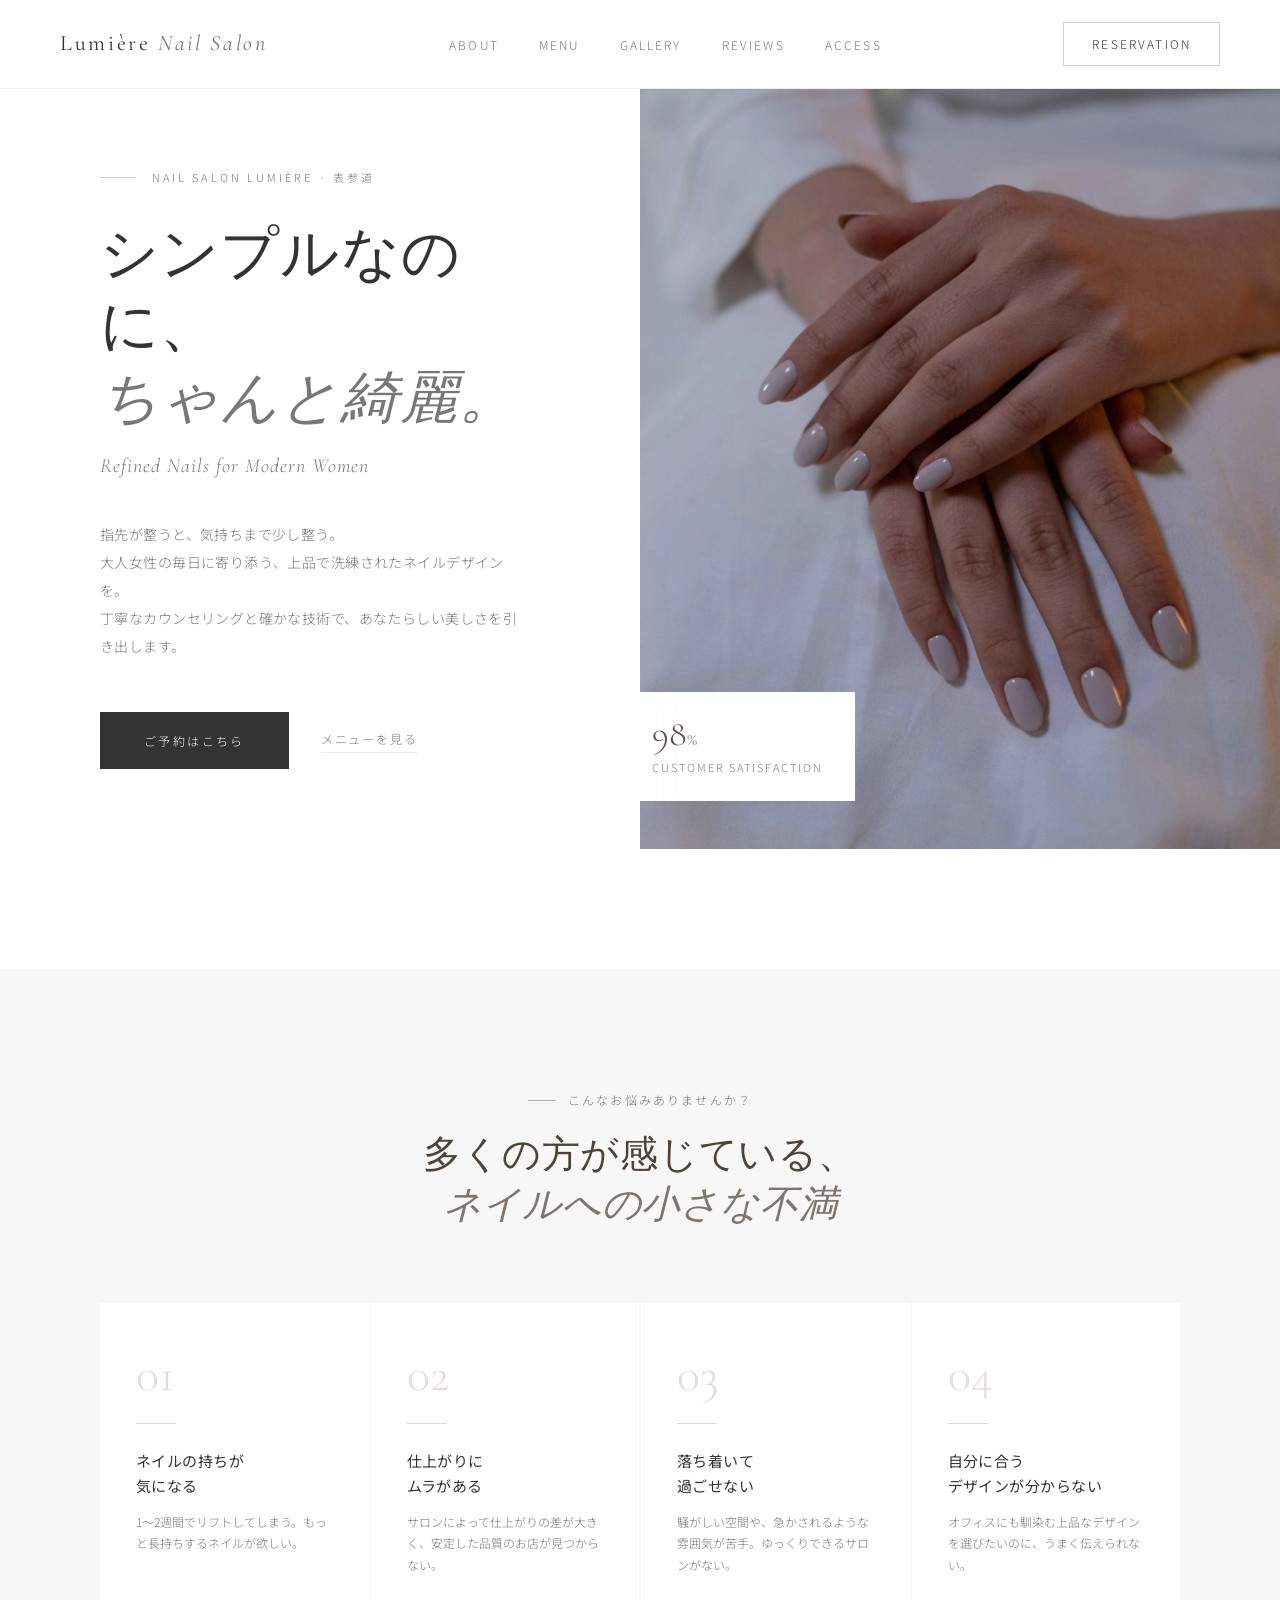
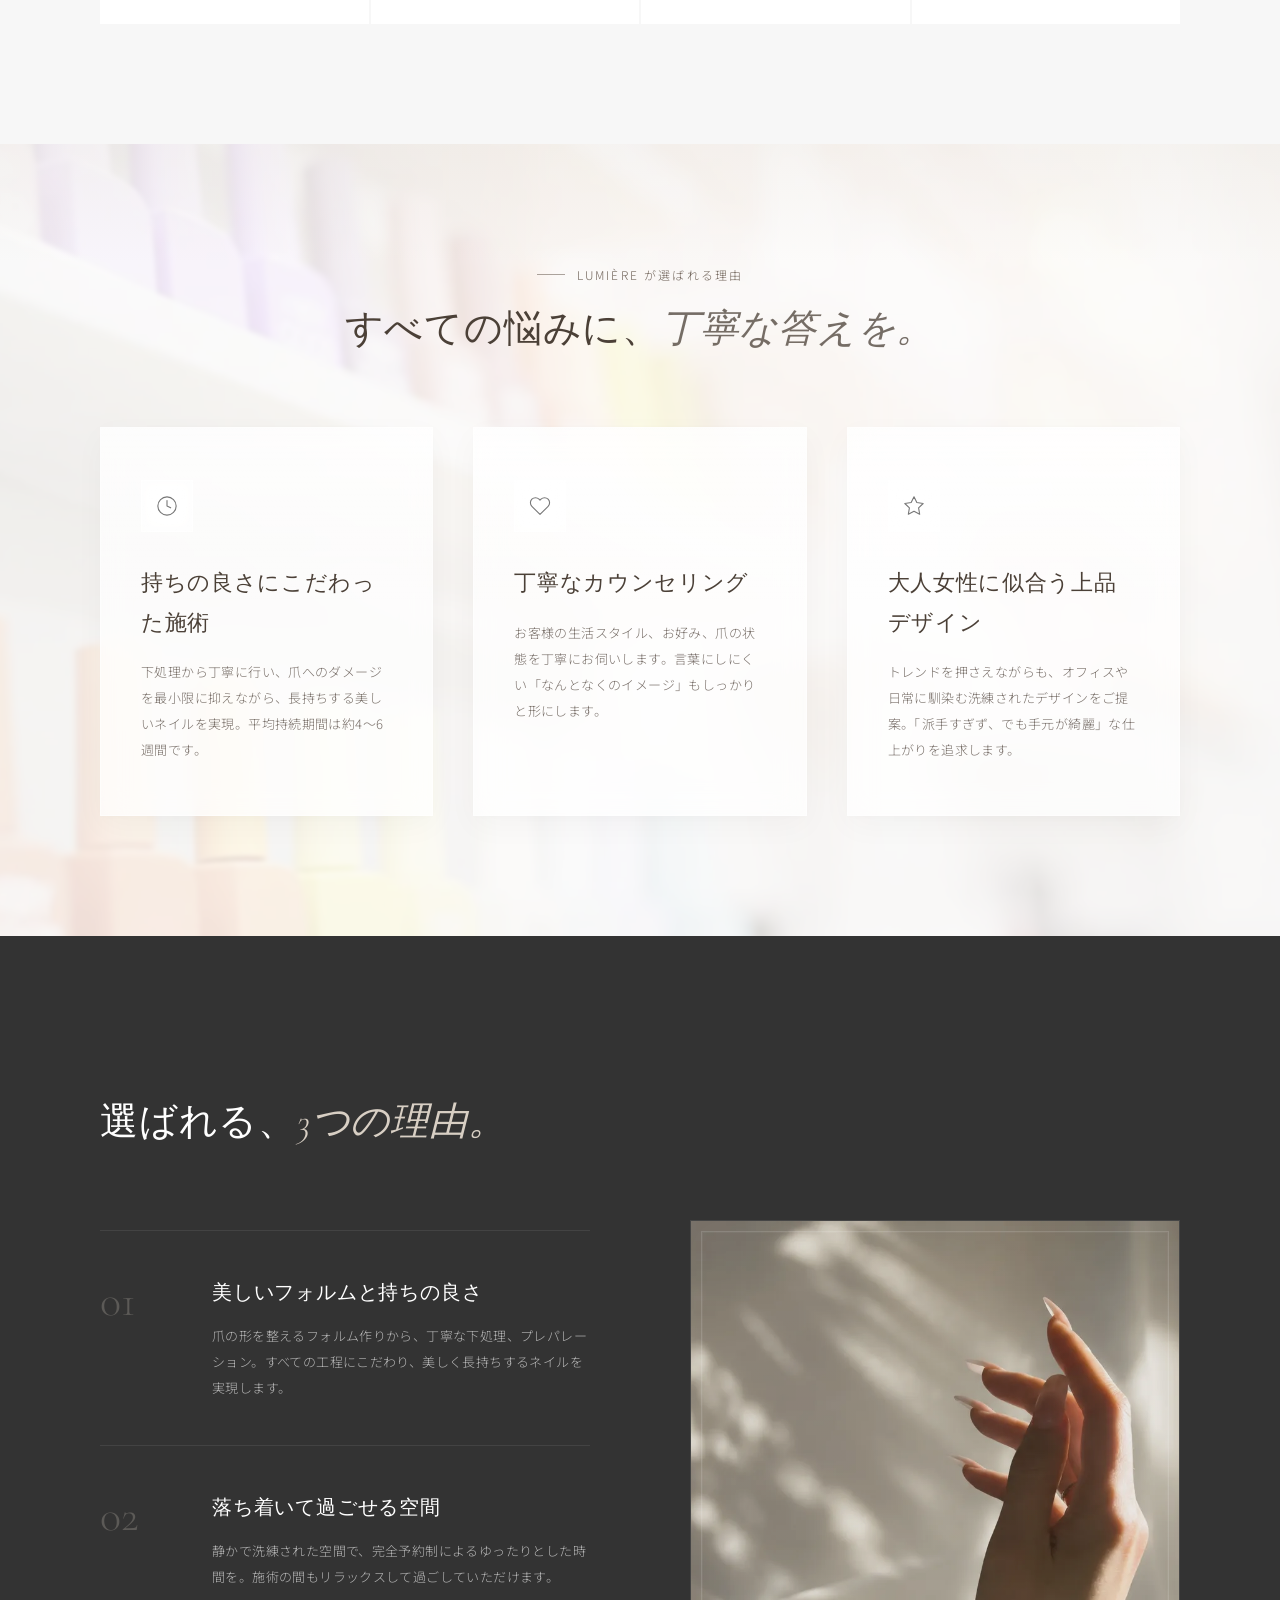
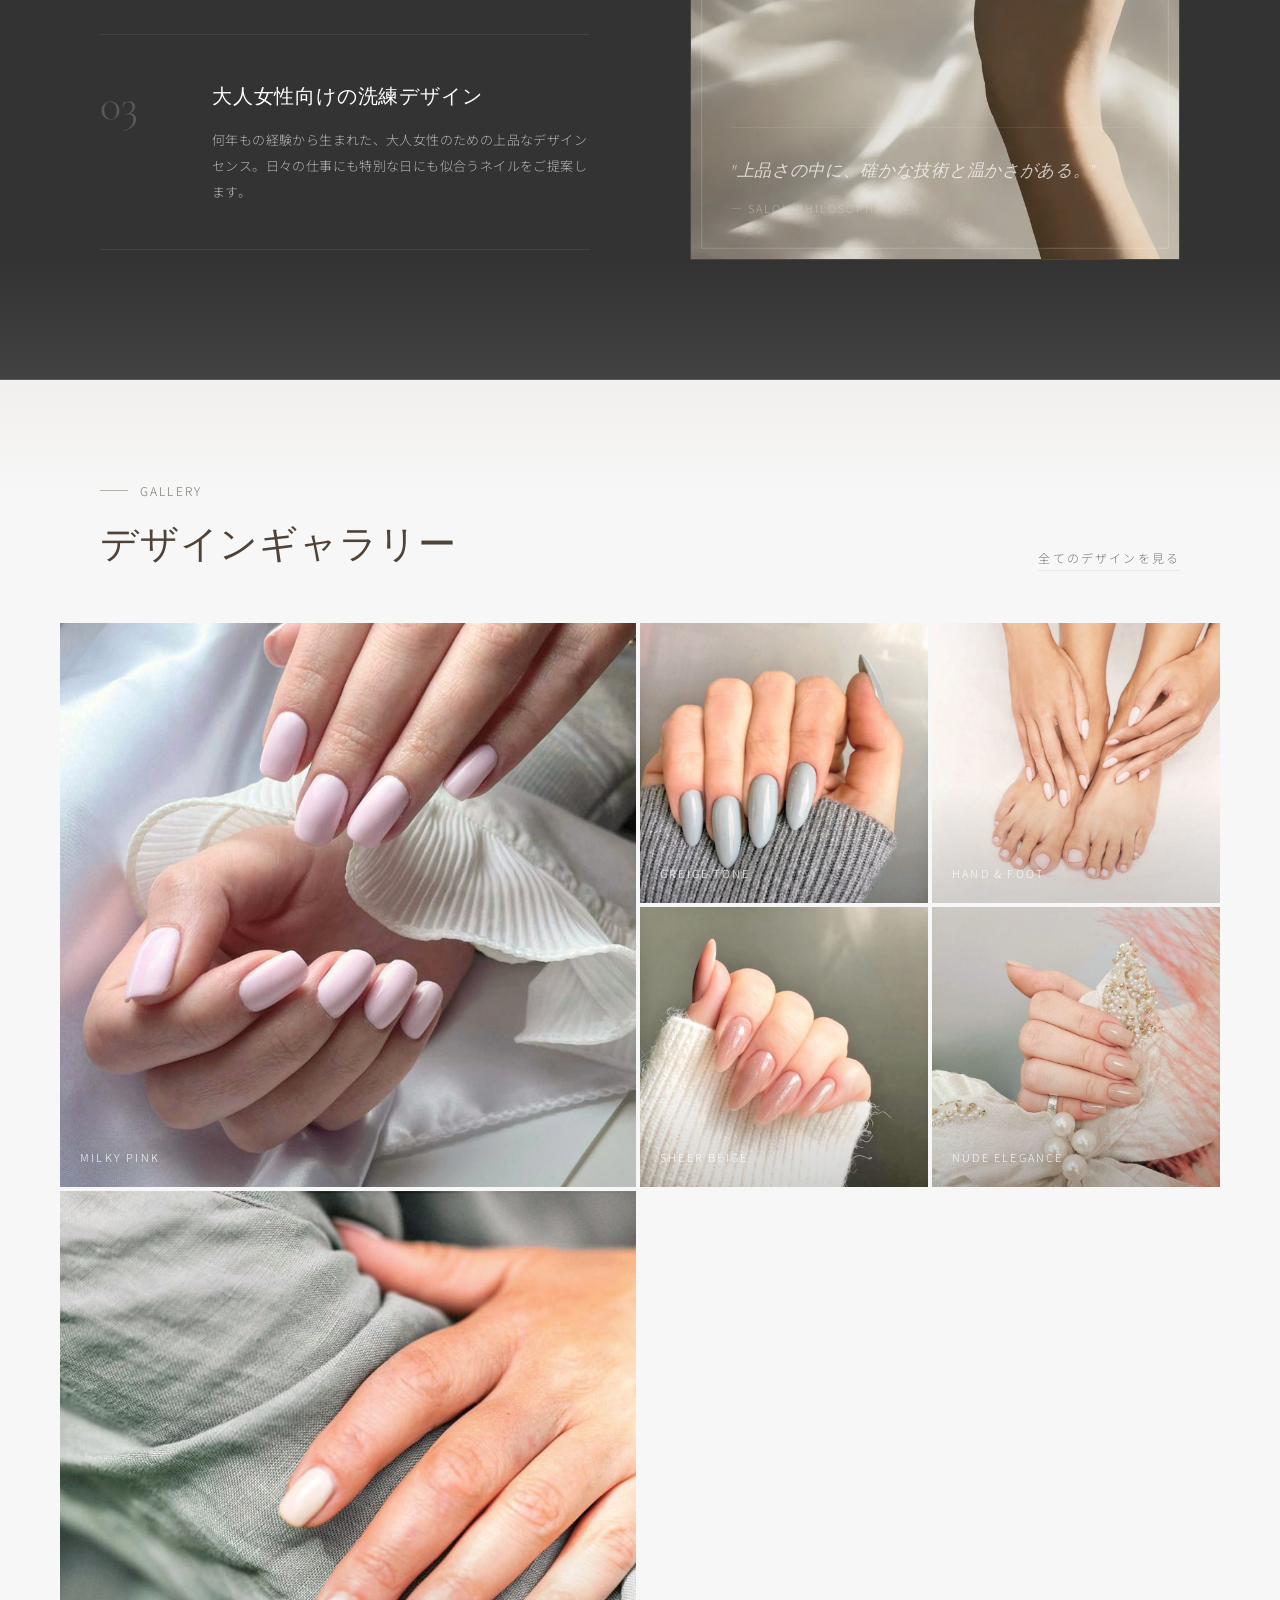
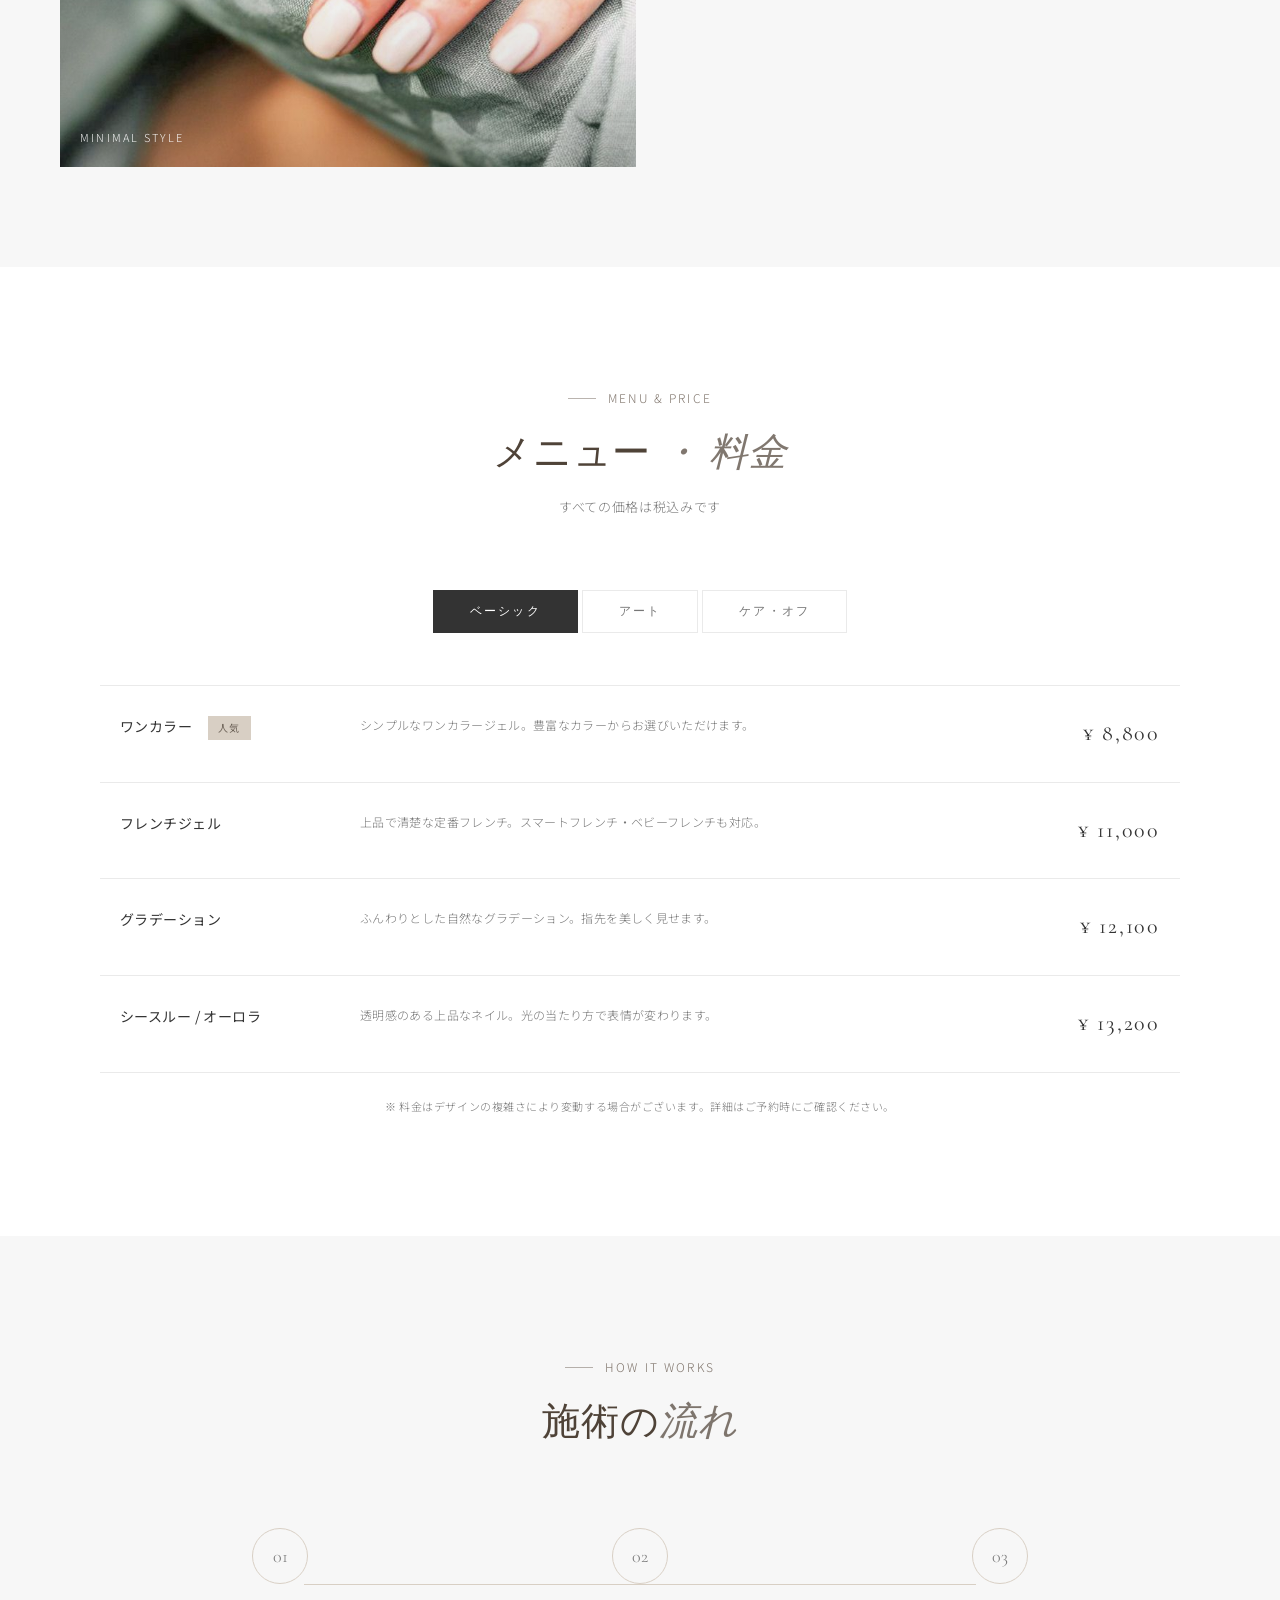
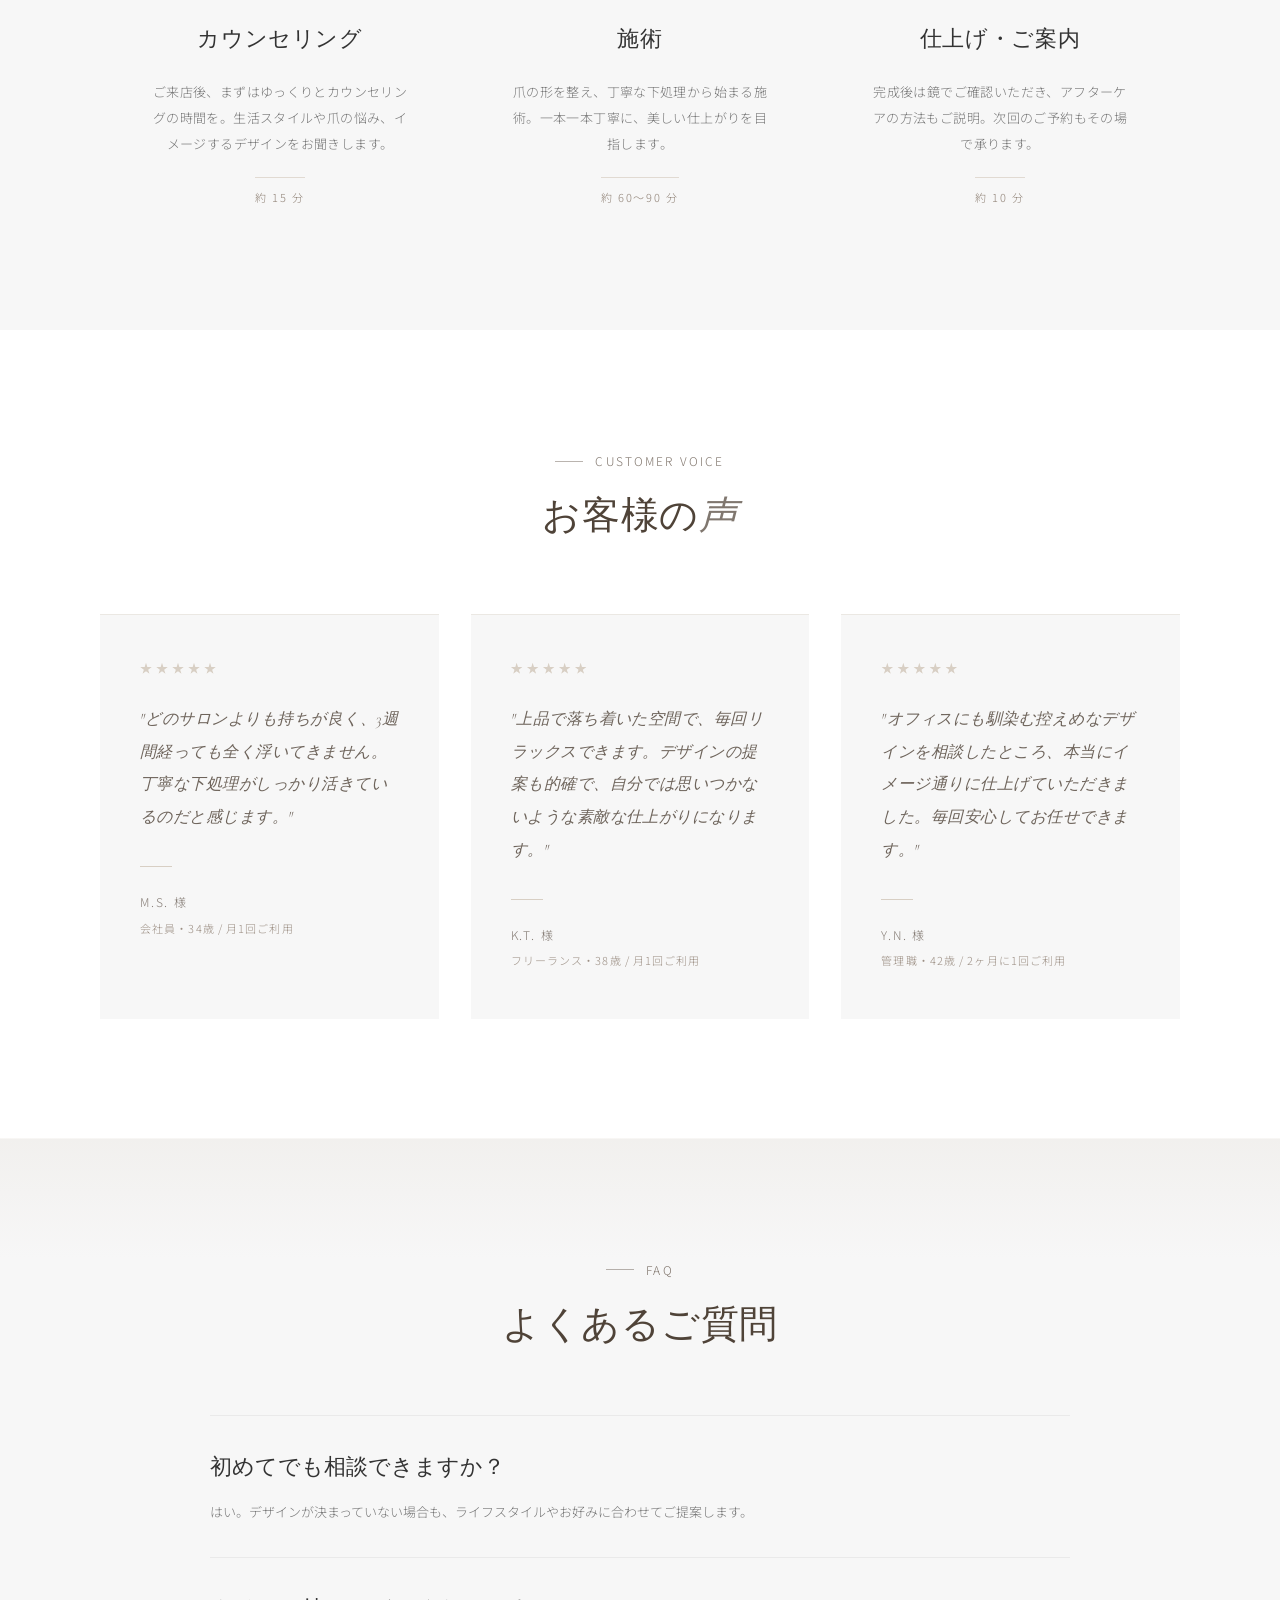
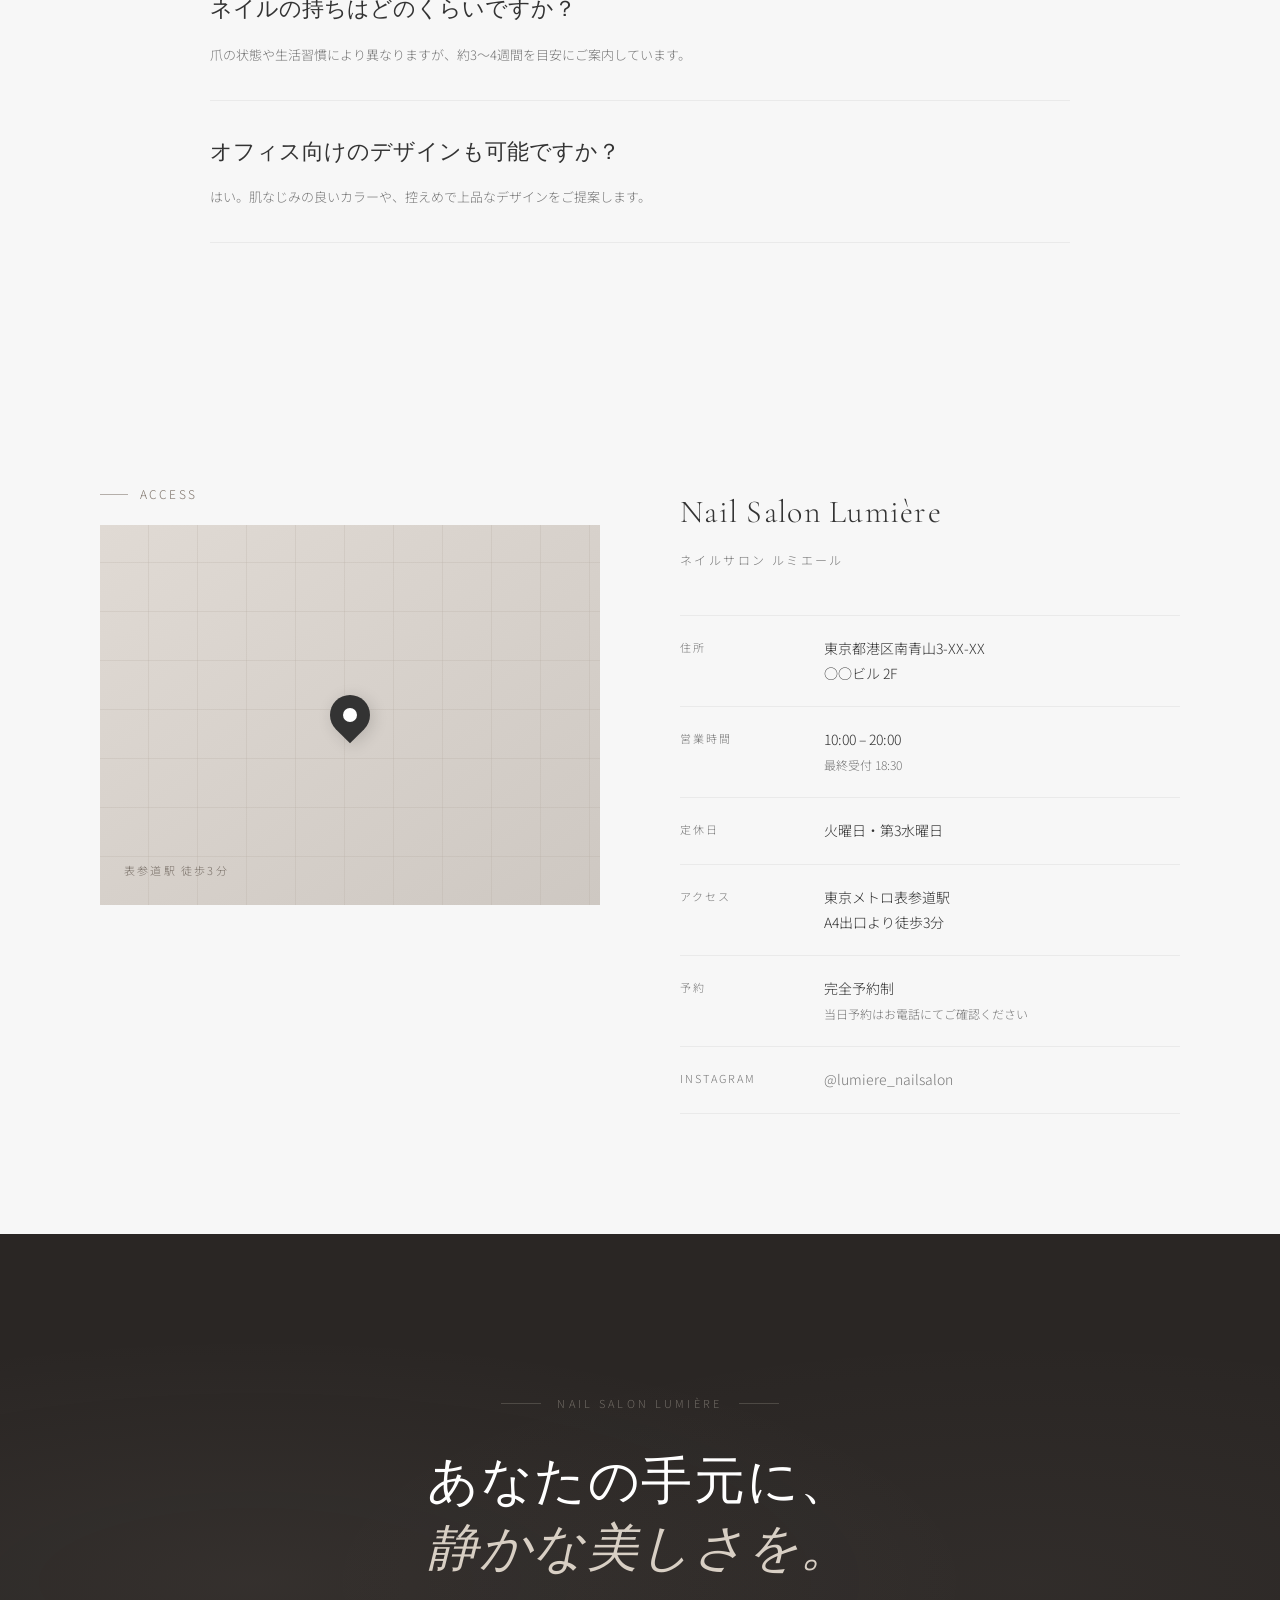
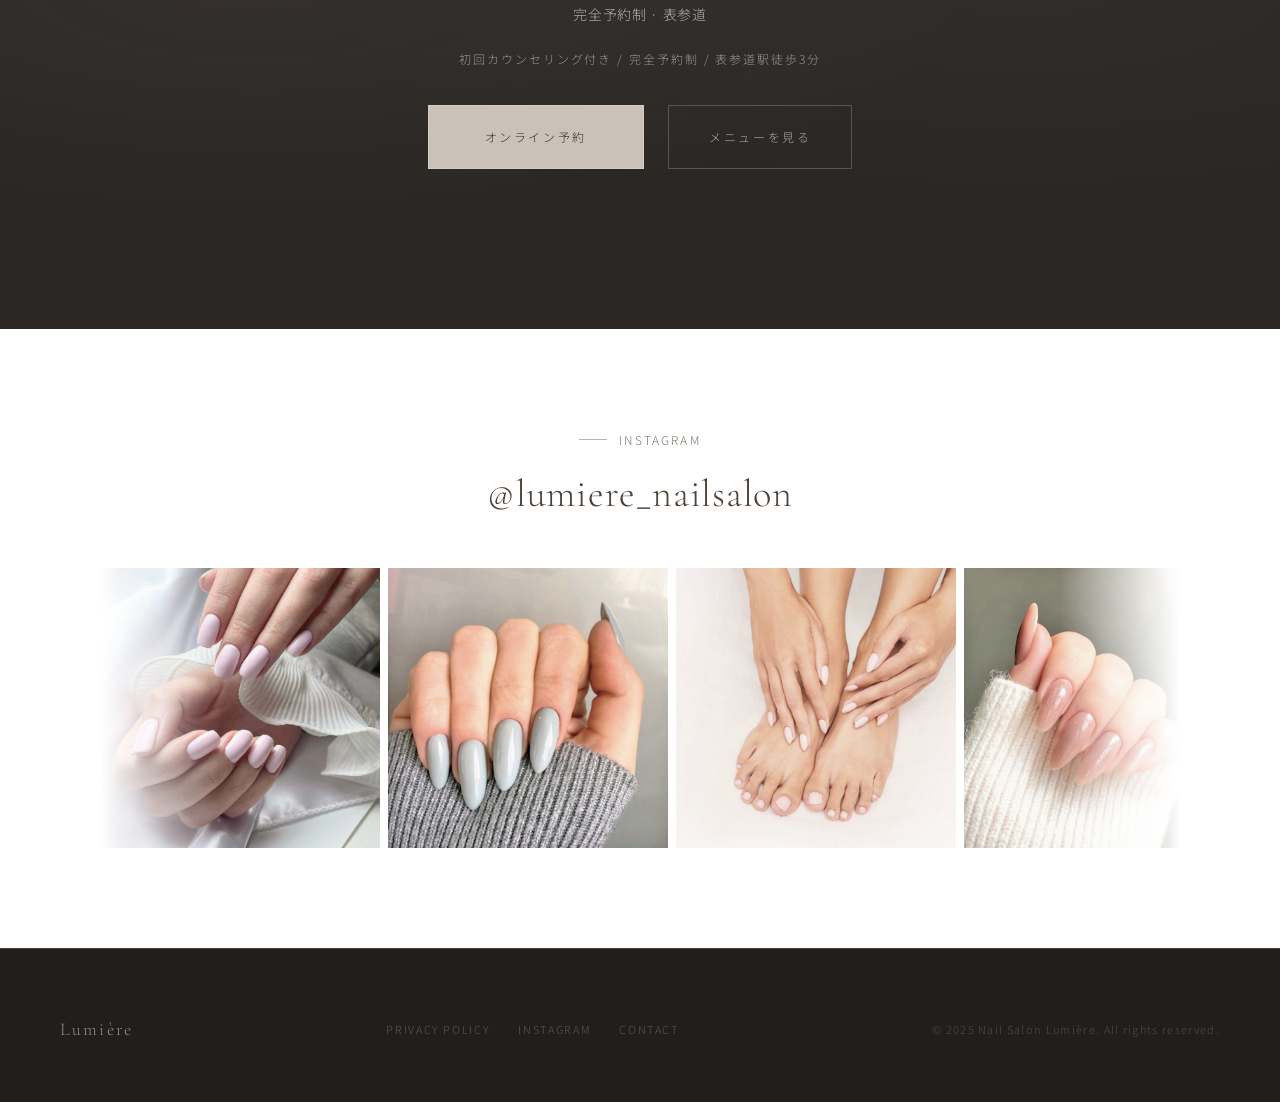
==== commit fede343e: "Refine mobile responsive polish and portfolio README" ====
--- a/index.html
+++ b/index.html
@@ -1,740 +1,743 @@
-<!doctype html>
-<html lang="ja">
-  <head>
-    <meta charset="UTF-8" />
-    <meta name="viewport" content="width=device-width, initial-scale=1.0" />
-    <title>Nail Salon Lumière | ネイルサロン ルミエール</title>
-    <meta
-      name="description"
-      content="シンプルなのに、ちゃんと綺麗。大人女性の毎日に寄り添う、上品で洗練されたネイルデザインをご提案する架空ネイルサロンLPです。"
-    />
-
-    <meta property="og:type" content="website" />
-    <meta
-      property="og:title"
-      content="Nail Salon Lumière | ネイルサロン ルミエール"
-    />
-    <meta
-      property="og:description"
-      content="シンプルなのに、ちゃんと綺麗。大人女性の毎日に寄り添う、上品で洗練されたネイルデザインをご提案する架空ネイルサロンLPです。"
-    />
-    <meta property="og:url" content="https://wmdesign-m.github.io/lumiere/" />
-    <meta property="og:image" content="https://wmdesign-m.github.io/lumiere/images/ogp.webp" />
-    <meta property="og:image:width" content="1200" />
-    <meta property="og:image:height" content="630" />
-    <meta property="og:site_name" content="Nail Salon Lumière" />
-    <meta property="og:locale" content="ja_JP" />
-
-    <meta name="twitter:card" content="summary_large_image" />
-    <meta
-      name="twitter:title"
-      content="Nail Salon Lumière | ネイルサロン ルミエール"
-    />
-    <meta
-      name="twitter:description"
-      content="シンプルなのに、ちゃんと綺麗。大人女性の毎日に寄り添う、上品で洗練されたネイルデザインをご提案するネイルサロンLP（デモ）です。"
-    />
-    <meta name="twitter:image" content="https://wmdesign-m.github.io/lumiere/images/ogp.webp" />
-
-    <link rel="icon" href="images/favicon.ico" />
-    <link rel="icon" type="image/png" sizes="32x32" href="images/favicon.png" />
-    <link rel="icon" type="image/png" sizes="16x16" href="images/favicon.png" />
-    <link
-      rel="apple-touch-icon"
-      sizes="180x180"
-      href="images/apple-touch-icon.png"
-    />
-
-    <link rel="preconnect" href="https://fonts.googleapis.com" />
-    <link rel="preconnect" href="https://fonts.gstatic.com" crossorigin />
-    <link
-      href="https://fonts.googleapis.com/css2?family=Cormorant+Garamond:ital,wght@0,300;0,400;0,500;1,300;1,400&family=Noto+Sans+JP:wght@300;400;500&display=swap"
-      rel="stylesheet"
-    />
-
-    <link rel="stylesheet" href="css/reset.min.css" />
-    <link rel="stylesheet" href="css/base.css" />
-    <link rel="stylesheet" href="css/sections.css" />
-    <link rel="stylesheet" href="css/responsive.css" />
-  </head>
-  <body>
-    <!-- NAV -->
-    <nav>
-      <a href="#" class="nav-logo">Lumière <span>Nail Salon</span></a>
-      <ul class="nav-links">
-        <li><a href="#concerns">About</a></li>
-        <li><a href="#menu">Menu</a></li>
-        <li><a href="#gallery">Gallery</a></li>
-        <li><a href="#reviews">Reviews</a></li>
-        <li><a href="#info">Access</a></li>
-      </ul>
-      <a href="#cta-final" class="nav-cta">Reservation</a>
-    </nav>
-
-    <!-- HERO -->
-    <section id="hero">
-      <div class="hero-left">
-        <p class="hero-eyebrow fade-up">Nail Salon Lumière · 表参道</p>
-        <h1 class="hero-title fade-up delay-1">
-          シンプルなのに、<br />
-          <em>ちゃんと綺麗。</em>
-        </h1>
-        <p class="hero-subtitle fade-up delay-2">
-          Refined Nails for Modern Women
-        </p>
-        <p class="hero-desc fade-up delay-2">
-          指先が整うと、気持ちまで少し整う。<br />
-          大人女性の毎日に寄り添う、上品で洗練されたネイルデザインを。<br />
-          丁寧なカウンセリングと確かな技術で、あなたらしい美しさを引き出します。
-        </p>
-        <div class="hero-actions fade-up delay-3">
-          <a href="#cta-final" class="btn-primary">ご予約はこちら</a>
-          <a href="#menu" class="hero-sub-link">メニューを見る</a>
-        </div>
-      </div>
-
-      <div class="hero-right">
-        <div class="hero-image-wrap">
-          <img
-            src="images/hero-nail-minimal.jpg"
-            alt="上品でミニマルなネイルデザイン"
-            class="hero-image"
-            width="1200"
-            height="1400"
-            loading="eager"
-            fetchpriority="high"
-          />
-        </div>
-        <div class="hero-badge fade-up delay-4">
-          <span class="hero-badge-num"
-            >98<small class="hero-badge-small">%</small></span
-          >
-          <span class="hero-badge-label">Customer Satisfaction</span>
-        </div>
-      </div>
-    </section>
-
-    <!-- CONCERNS -->
-    <section id="concerns">
-      <div class="container">
-        <div class="concerns-header reveal">
-          <div class="section-label section-label-center">
-            こんなお悩みありませんか？
-          </div>
-          <h2 class="section-title">
-            多くの方が感じている、<br /><em>ネイルへの小さな不満</em>
-          </h2>
-        </div>
-        <div class="concerns-grid">
-          <div class="concern-card reveal">
-            <span class="concern-num">01</span>
-            <div class="concern-icon"></div>
-            <p class="concern-text">ネイルの持ちが<br />気になる</p>
-            <p class="concern-sub">
-              1〜2週間でリフトしてしまう。もっと長持ちするネイルが欲しい。
-            </p>
-          </div>
-          <div class="concern-card reveal" style="transition-delay: 0.1s">
-            <span class="concern-num">02</span>
-            <div class="concern-icon"></div>
-            <p class="concern-text">仕上がりに<br />ムラがある</p>
-            <p class="concern-sub">
-              サロンによって仕上がりの差が大きく、安定した品質のお店が見つからない。
-            </p>
-          </div>
-          <div class="concern-card reveal" style="transition-delay: 0.2s">
-            <span class="concern-num">03</span>
-            <div class="concern-icon"></div>
-            <p class="concern-text">落ち着いて<br />過ごせない</p>
-            <p class="concern-sub">
-              騒がしい空間や、急かされるような雰囲気が苦手。ゆっくりできるサロンがない。
-            </p>
-          </div>
-          <div class="concern-card reveal" style="transition-delay: 0.3s">
-            <span class="concern-num">04</span>
-            <div class="concern-icon"></div>
-            <p class="concern-text">自分に合う<br />デザインが分からない</p>
-            <p class="concern-sub">
-              オフィスにも馴染む上品なデザインを選びたいのに、うまく伝えられない。
-            </p>
-          </div>
-        </div>
-      </div>
-    </section>
-
-    <!-- SOLUTIONS -->
-    <section id="solutions">
-      <div class="container">
-        <div class="solutions-header reveal">
-          <div class="section-label section-label-center">
-            Lumière が選ばれる理由
-          </div>
-          <h2 class="section-title">すべての悩みに、<em>丁寧な答えを。</em></h2>
-        </div>
-        <div class="solutions-grid">
-          <div class="solution-card reveal">
-            <div class="solution-icon-wrap">
-              <svg
-                viewBox="0 0 24 24"
-                fill="none"
-                stroke-width="1.2"
-                stroke-linecap="round"
-                stroke-linejoin="round"
-              >
-                <path
-                  d="M12 22c5.523 0 10-4.477 10-10S17.523 2 12 2 2 6.477 2 12s4.477 10 10 10z"
-                />
-                <path d="M12 6v6l4 2" />
-              </svg>
-            </div>
-            <h3 class="solution-title">持ちの良さにこだわった施術</h3>
-            <p class="solution-desc">
-              下処理から丁寧に行い、爪へのダメージを最小限に抑えながら、長持ちする美しいネイルを実現。平均持続期間は約4〜6週間です。
-            </p>
-          </div>
-          <div class="solution-card reveal" style="transition-delay: 0.12s">
-            <div class="solution-icon-wrap">
-              <svg
-                viewBox="0 0 24 24"
-                fill="none"
-                stroke-width="1.2"
-                stroke-linecap="round"
-                stroke-linejoin="round"
-              >
-                <path
-                  d="M20.84 4.61a5.5 5.5 0 0 0-7.78 0L12 5.67l-1.06-1.06a5.5 5.5 0 0 0-7.78 7.78l1.06 1.06L12 21.23l7.78-7.78 1.06-1.06a5.5 5.5 0 0 0 0-7.78z"
-                />
-              </svg>
-            </div>
-            <h3 class="solution-title">丁寧なカウンセリング</h3>
-            <p class="solution-desc">
-              お客様の生活スタイル、お好み、爪の状態を丁寧にお伺いします。言葉にしにくい「なんとなくのイメージ」もしっかりと形にします。
-            </p>
-          </div>
-          <div class="solution-card reveal" style="transition-delay: 0.24s">
-            <div class="solution-icon-wrap">
-              <svg
-                viewBox="0 0 24 24"
-                fill="none"
-                stroke-width="1.2"
-                stroke-linecap="round"
-                stroke-linejoin="round"
-              >
-                <path
-                  d="M12 2l3.09 6.26L22 9.27l-5 4.87 1.18 6.88L12 17.77l-6.18 3.25L7 14.14 2 9.27l6.91-1.01L12 2z"
-                />
-              </svg>
-            </div>
-            <h3 class="solution-title">大人女性に似合う上品デザイン</h3>
-            <p class="solution-desc">
-              トレンドを押さえながらも、オフィスや日常に馴染む洗練されたデザインをご提案。「派手すぎず、でも手元が綺麗」な仕上がりを追求します。
-            </p>
-          </div>
-        </div>
-      </div>
-    </section>
-
-    <!-- WHY -->
-    <section id="why">
-      <div class="container">
-        <div class="section-label reveal">Why Lumière</div>
-        <h2 class="section-title reveal">選ばれる、<em>3つの理由。</em></h2>
-        <div class="why-layout">
-          <div class="why-list">
-            <div class="why-item reveal">
-              <span class="why-num">01</span>
-              <div class="why-content">
-                <h3 class="why-title">美しいフォルムと持ちの良さ</h3>
-                <p class="why-desc">
-                  爪の形を整えるフォルム作りから、丁寧な下処理、プレパレーション。すべての工程にこだわり、美しく長持ちするネイルを実現します。
-                </p>
-              </div>
-            </div>
-            <div class="why-item reveal" style="transition-delay: 0.1s">
-              <span class="why-num">02</span>
-              <div class="why-content">
-                <h3 class="why-title">落ち着いて過ごせる空間</h3>
-                <p class="why-desc">
-                  静かで洗練された空間で、完全予約制によるゆったりとした時間を。施術の間もリラックスして過ごしていただけます。
-                </p>
-              </div>
-            </div>
-            <div class="why-item reveal" style="transition-delay: 0.2s">
-              <span class="why-num">03</span>
-              <div class="why-content">
-                <h3 class="why-title">大人女性向けの洗練デザイン</h3>
-                <p class="why-desc">
-                  何年もの経験から生まれた、大人女性のための上品なデザインセンス。日々の仕事にも特別な日にも似合うネイルをご提案します。
-                </p>
-              </div>
-            </div>
-          </div>
-          <div class="why-visual reveal">
-            <img
-              src="images/why-visual.webp"
-              alt="柔らかな光に包まれた上品なネイルの手元"
-              class="why-image"
-              width="1536"
-              height="1024"
-              loading="lazy"
-            />
-            <div class="why-quote">
-              <p>"上品さの中に、確かな技術と温かさがある。"</p>
-              <span>— Salon Philosophy</span>
-            </div>
-          </div>
-        </div>
-      </div>
-    </section>
-
-    <!-- GALLERY -->
-    <section id="gallery" class="section-light">
-      <div class="gallery-header reveal">
-        <div>
-          <div class="section-label">Gallery</div>
-          <h2 class="section-title">デザインギャラリー</h2>
-        </div>
-        <a href="#menu" class="gallery-link">全てのデザインを見る</a>
-      </div>
-
-      <div class="gallery-grid">
-        <div class="gallery-item reveal">
-          <img
-            src="images/gallery-01.jpg"
-            alt="やわらかいミルキーピンクネイル"
-            class="gallery-thumb"
-          />
-          <span class="gallery-label">Milky Pink</span>
-        </div>
-
-        <div class="gallery-item reveal" style="transition-delay: 0.1s">
-          <img
-            src="images/gallery-02.jpg"
-            alt="落ち着いたグレージュネイル"
-            class="gallery-thumb"
-          />
-          <span class="gallery-label">Greige Tone</span>
-        </div>
-
-        <div class="gallery-item reveal" style="transition-delay: 0.15s">
-          <img
-            src="images/gallery-03.jpg"
-            alt="ハンドとフットのナチュラルネイル"
-            class="gallery-thumb"
-          />
-          <span class="gallery-label">Hand & Foot</span>
-        </div>
-
-        <div class="gallery-item reveal" style="transition-delay: 0.2s">
-          <img
-            src="images/gallery-04.jpg"
-            alt="ツヤ感のあるシアーベージュネイル"
-            class="gallery-thumb"
-          />
-          <span class="gallery-label">Sheer Beige</span>
-        </div>
-
-        <div class="gallery-item reveal" style="transition-delay: 0.25s">
-          <img
-            src="images/gallery-05.jpg"
-            alt="上品なヌードベージュネイル"
-            class="gallery-thumb"
-          />
-          <span class="gallery-label">Nude Elegance</span>
-        </div>
-
-        <div class="gallery-item reveal" style="transition-delay: 0.3s">
-          <img
-            src="images/gallery-06.jpg"
-            alt="ナチュラルで洗練されたネイル"
-            class="gallery-thumb"
-          />
-          <span class="gallery-label">Minimal Style</span>
-        </div>
-      </div>
-    </section>
-
-    <!-- MENU -->
-    <section id="menu">
-      <div class="container">
-        <div class="menu-header reveal">
-          <div class="section-label section-label-center">Menu & Price</div>
-          <h2 class="section-title">メニュー<em> ・ 料金</em></h2>
-          <p class="menu-note">すべての価格は税込みです</p>
-        </div>
-
-        <div class="menu-tabs reveal">
-          <button
-            class="menu-tab active"
-            data-menu-target="basic"
-            type="button"
-          >
-            ベーシック
-          </button>
-          <button class="menu-tab" data-menu-target="art" type="button">
-            アート
-          </button>
-          <button class="menu-tab" data-menu-target="care" type="button">
-            ケア・オフ
-          </button>
-        </div>
-
-        <div id="menu-basic" class="menu-panel reveal">
-          <table class="menu-table">
-            <tr>
-              <td>ワンカラー <span class="popular-tag">人気</span></td>
-              <td>
-                シンプルなワンカラージェル。豊富なカラーからお選びいただけます。
-              </td>
-              <td>¥ 8,800</td>
-            </tr>
-            <tr>
-              <td>フレンチジェル</td>
-              <td>
-                上品で清楚な定番フレンチ。スマートフレンチ・ベビーフレンチも対応。
-              </td>
-              <td>¥ 11,000</td>
-            </tr>
-            <tr>
-              <td>グラデーション</td>
-              <td>
-                ふんわりとした自然なグラデーション。指先を美しく見せます。
-              </td>
-              <td>¥ 12,100</td>
-            </tr>
-            <tr>
-              <td>シースルー / オーロラ</td>
-              <td>
-                透明感のある上品なネイル。光の当たり方で表情が変わります。
-              </td>
-              <td>¥ 13,200</td>
-            </tr>
-          </table>
-        </div>
-
-        <div id="menu-art" class="menu-panel" hidden>
-          <table class="menu-table">
-            <tr>
-              <td>大理石アート</td>
-              <td>
-                上品な大理石模様。モノトーン・グレージュなど落ち着いたトーンで。
-              </td>
-              <td>¥ 15,400</td>
-            </tr>
-            <tr>
-              <td>ラインアート <span class="popular-tag">人気</span></td>
-              <td>繊細なラインを使ったシンプルで洗練されたアート。</td>
-              <td>¥ 14,300</td>
-            </tr>
-            <tr>
-              <td>フラワー / ボタニカル</td>
-              <td>
-                上品で季節感のある草花モチーフ。大人女性に馴染む繊細な表現。
-              </td>
-              <td>¥ 16,500</td>
-            </tr>
-          </table>
-        </div>
-
-        <div id="menu-care" class="menu-panel" hidden>
-          <table class="menu-table">
-            <tr>
-              <td>ジェルオフ（他店）</td>
-              <td>
-                他店のジェルネイルのオフ。爪の状態を確認しながら丁寧に行います。
-              </td>
-              <td>¥ 3,300</td>
-            </tr>
-            <tr>
-              <td>ジェルオフ（当店）</td>
-              <td>当店施術のジェルオフ。次回施術と同日の場合は無料対応。</td>
-              <td>¥ 1,650</td>
-            </tr>
-            <tr>
-              <td>ハンドケア</td>
-              <td>
-                ハンドマッサージ＋保湿トリートメント。潤いのある美しい手元に。
-              </td>
-              <td>¥ 3,300</td>
-            </tr>
-            <tr>
-              <td>爪補強・修復</td>
-              <td>欠けた爪の補強や修復。薄くなった爪のケアも承ります。</td>
-              <td>¥ 550〜 / 本</td>
-            </tr>
-          </table>
-        </div>
-
-        <p class="price-note reveal">
-          ※
-          料金はデザインの複雑さにより変動する場合がございます。詳細はご予約時にご確認ください。
-        </p>
-      </div>
-    </section>
-
-    <!-- FLOW -->
-    <section id="flow">
-      <div class="container">
-        <div class="flow-header reveal">
-          <div class="section-label section-label-center">How It Works</div>
-          <h2 class="section-title">施術の<em>流れ</em></h2>
-        </div>
-        <div class="flow-steps">
-          <div class="flow-step reveal">
-            <div class="flow-step-num">01</div>
-            <h3 class="flow-step-title">カウンセリング</h3>
-            <p class="flow-step-desc">
-              ご来店後、まずはゆっくりとカウンセリングの時間を。生活スタイルや爪の悩み、イメージするデザインをお聞きします。
-            </p>
-            <span class="flow-step-tag">約 15 分</span>
-          </div>
-          <div class="flow-step reveal" style="transition-delay: 0.15s">
-            <div class="flow-step-num">02</div>
-            <h3 class="flow-step-title">施術</h3>
-            <p class="flow-step-desc">
-              爪の形を整え、丁寧な下処理から始まる施術。一本一本丁寧に、美しい仕上がりを目指します。
-            </p>
-            <span class="flow-step-tag">約 60〜90 分</span>
-          </div>
-          <div class="flow-step reveal" style="transition-delay: 0.3s">
-            <div class="flow-step-num">03</div>
-            <h3 class="flow-step-title">仕上げ・ご案内</h3>
-            <p class="flow-step-desc">
-              完成後は鏡でご確認いただき、アフターケアの方法もご説明。次回のご予約もその場で承ります。
-            </p>
-            <span class="flow-step-tag">約 10 分</span>
-          </div>
-        </div>
-      </div>
-    </section>
-
-    <!-- REVIEWS -->
-    <section id="reviews">
-      <div class="container">
-        <div class="reviews-header reveal">
-          <div class="section-label section-label-center">Customer Voice</div>
-          <h2 class="section-title">お客様の<em>声</em></h2>
-        </div>
-        <div class="reviews-grid">
-          <div class="review-card reveal">
-            <div class="review-stars">
-              <div class="star"></div>
-              <div class="star"></div>
-              <div class="star"></div>
-              <div class="star"></div>
-              <div class="star"></div>
-            </div>
-            <p class="review-text">
-              "どのサロンよりも持ちが良く、3週間経っても全く浮いてきません。丁寧な下処理がしっかり活きているのだと感じます。"
-            </p>
-            <div class="review-divider"></div>
-            <p class="review-author">
-              M.S. 様
-              <span>会社員・34歳 / 月1回ご利用</span>
-            </p>
-          </div>
-          <div class="review-card reveal" style="transition-delay: 0.12s">
-            <div class="review-stars">
-              <div class="star"></div>
-              <div class="star"></div>
-              <div class="star"></div>
-              <div class="star"></div>
-              <div class="star"></div>
-            </div>
-            <p class="review-text">
-              "上品で落ち着いた空間で、毎回リラックスできます。デザインの提案も的確で、自分では思いつかないような素敵な仕上がりになります。"
-            </p>
-            <div class="review-divider"></div>
-            <p class="review-author">
-              K.T. 様
-              <span>フリーランス・38歳 / 月1回ご利用</span>
-            </p>
-          </div>
-          <div class="review-card reveal" style="transition-delay: 0.24s">
-            <div class="review-stars">
-              <div class="star"></div>
-              <div class="star"></div>
-              <div class="star"></div>
-              <div class="star"></div>
-              <div class="star"></div>
-            </div>
-            <p class="review-text">
-              "オフィスにも馴染む控えめなデザインを相談したところ、本当にイメージ通りに仕上げていただきました。毎回安心してお任せできます。"
-            </p>
-            <div class="review-divider"></div>
-            <p class="review-author">
-              Y.N. 様
-              <span>管理職・42歳 / 2ヶ月に1回ご利用</span>
-            </p>
-          </div>
-        </div>
-      </div>
-    </section>
-
-    <section id="faq" class="section-light">
-      <div class="container">
-        <div class="faq-header reveal">
-          <div class="section-label section-label-center">FAQ</div>
-          <h2 class="section-title">よくあるご質問</h2>
-        </div>
-
-        <div class="faq-list">
-          <div class="faq-item reveal">
-            <h3>初めてでも相談できますか？</h3>
-            <p>
-              はい。デザインが決まっていない場合も、ライフスタイルやお好みに合わせてご提案します。
-            </p>
-          </div>
-          <div class="faq-item reveal">
-            <h3>ネイルの持ちはどのくらいですか？</h3>
-            <p>
-              爪の状態や生活習慣により異なりますが、約3〜4週間を目安にご案内しています。
-            </p>
-          </div>
-          <div class="faq-item reveal">
-            <h3>オフィス向けのデザインも可能ですか？</h3>
-            <p>
-              はい。肌なじみの良いカラーや、控えめで上品なデザインをご提案します。
-            </p>
-          </div>
-        </div>
-      </div>
-    </section>
-
-    <!-- INFO -->
-    <section id="info">
-      <div class="container">
-        <div class="info-layout">
-          <div>
-            <div class="section-label reveal">Access</div>
-            <div class="info-map reveal">
-              <div class="map-pin"></div>
-              <span class="info-map-label">表参道駅 徒歩3分</span>
-            </div>
-          </div>
-          <div class="info-details reveal">
-            <h2>Nail Salon Lumière</h2>
-            <p class="salon-tagline">ネイルサロン ルミエール</p>
-            <div class="info-rows">
-              <div class="info-row">
-                <span class="info-row-label">住所</span>
-                <span class="info-row-value"
-                  >東京都港区南青山3-XX-XX<br />○○ビル 2F</span
-                >
-              </div>
-              <div class="info-row">
-                <span class="info-row-label">営業時間</span>
-                <span class="info-row-value"
-                  >10:00 – 20:00<br /><span class="info-subtext"
-                    >最終受付 18:30</span
-                  ></span
-                >
-              </div>
-              <div class="info-row">
-                <span class="info-row-label">定休日</span>
-                <span class="info-row-value">火曜日・第3水曜日</span>
-              </div>
-              <div class="info-row">
-                <span class="info-row-label">アクセス</span>
-                <span class="info-row-value"
-                  >東京メトロ表参道駅<br />A4出口より徒歩3分</span
-                >
-              </div>
-              <div class="info-row">
-                <span class="info-row-label">予約</span>
-                <span class="info-row-value"
-                  >完全予約制<br /><span class="info-subtext"
-                    >当日予約はお電話にてご確認ください</span
-                  ></span
-                >
-              </div>
-              <div class="info-row">
-                <span class="info-row-label">Instagram</span>
-                <span class="info-row-value info-instagram"
-                  >@lumiere_nailsalon</span
-                >
-              </div>
-            </div>
-          </div>
-        </div>
-      </div>
-    </section>
-
-    <!-- FINAL CTA -->
-    <section id="cta-final">
-      <div class="cta-final-inner">
-        <p class="cta-final-label reveal">Nail Salon Lumière</p>
-        <h2 class="cta-final-title reveal">
-          あなたの手元に、<br /><em>静かな美しさを。</em>
-        </h2>
-        <p class="cta-final-desc reveal">完全予約制 · 表参道</p>
-        <p class="cta-final-note reveal">
-          初回カウンセリング付き / 完全予約制 / 表参道駅徒歩3分
-        </p>
-        <div class="cta-final-actions reveal">
-          <a href="#" class="btn-light">オンライン予約</a>
-          <a href="#menu" class="btn-outline-light">メニューを見る</a>
-        </div>
-      </div>
-    </section>
-
-    <section class="instagram-preview">
-      <div class="container">
-        <div class="instagram-header">
-          <p class="section-label section-label-center">Instagram</p>
-          <h2 class="section-title">@lumiere_nailsalon</h2>
-        </div>
-
-        <div class="instagram-marquee">
-          <div class="instagram-track">
-            <img
-              src="images/gallery-01.jpg"
-              alt="ネイルデザインの投稿イメージ"
-            />
-            <img
-              src="images/gallery-02.jpg"
-              alt="ネイルデザインの投稿イメージ"
-            />
-            <img
-              src="images/gallery-03.jpg"
-              alt="ネイルデザインの投稿イメージ"
-            />
-            <img
-              src="images/gallery-04.jpg"
-              alt="ネイルデザインの投稿イメージ"
-            />
-            <img
-              src="images/gallery-05.jpg"
-              alt="ネイルデザインの投稿イメージ"
-            />
-            <img
-              src="images/gallery-06.jpg"
-              alt="ネイルデザインの投稿イメージ"
-            />
-
-            <!-- ループ用に同じ画像をもう一度 -->
-            <img src="images/gallery-01.jpg" alt="" aria-hidden="true" />
-            <img src="images/gallery-02.jpg" alt="" aria-hidden="true" />
-            <img src="images/gallery-03.jpg" alt="" aria-hidden="true" />
-            <img src="images/gallery-04.jpg" alt="" aria-hidden="true" />
-            <img src="images/gallery-05.jpg" alt="" aria-hidden="true" />
-            <img src="images/gallery-06.jpg" alt="" aria-hidden="true" />
-          </div>
-        </div>
-      </div>
-    </section>
-
-    <!-- FOOTER -->
-    <footer>
-      <div class="footer-logo">Lumière</div>
-      <div class="footer-links">
-        <a href="#">Privacy Policy</a>
-        <a href="#">Instagram</a>
-        <a href="#">Contact</a>
-      </div>
-      <p class="footer-copy">© 2025 Nail Salon Lumière. All rights reserved.</p>
-    </footer>
-
-    <script src="js/main.js"></script>
-  </body>
-</html>
+<!doctype html>
+<html lang="ja">
+  <head>
+    <meta charset="UTF-8" />
+    <meta name="viewport" content="width=device-width, initial-scale=1.0" />
+    <title>Nail Salon Lumière | ネイルサロン ルミエール</title>
+    <meta
+      name="description"
+      content="シンプルなのに、ちゃんと綺麗。大人女性の毎日に寄り添う、上品で洗練されたネイルデザインをご提案する架空ネイルサロンLPです。"
+    />
+
+    <meta property="og:type" content="website" />
+    <meta
+      property="og:title"
+      content="Nail Salon Lumière | ネイルサロン ルミエール"
+    />
+    <meta
+      property="og:description"
+      content="シンプルなのに、ちゃんと綺麗。大人女性の毎日に寄り添う、上品で洗練されたネイルデザインをご提案する架空ネイルサロンLPです。"
+    />
+    <meta property="og:url" content="https://wmdesign-m.github.io/lumiere/" />
+    <meta property="og:image" content="https://wmdesign-m.github.io/lumiere/images/ogp.webp" />
+    <meta property="og:image:width" content="1200" />
+    <meta property="og:image:height" content="630" />
+    <meta property="og:site_name" content="Nail Salon Lumière" />
+    <meta property="og:locale" content="ja_JP" />
+
+    <meta name="twitter:card" content="summary_large_image" />
+    <meta
+      name="twitter:title"
+      content="Nail Salon Lumière | ネイルサロン ルミエール"
+    />
+    <meta
+      name="twitter:description"
+      content="シンプルなのに、ちゃんと綺麗。大人女性の毎日に寄り添う、上品で洗練されたネイルデザインをご提案するネイルサロンLP（デモ）です。"
+    />
+    <meta name="twitter:image" content="https://wmdesign-m.github.io/lumiere/images/ogp.webp" />
+
+    <link rel="icon" href="images/favicon.ico" />
+    <!-- TODO: ファイル追加が必要: images/favicon-32.png -->
+    <link rel="icon" type="image/png" sizes="32x32" href="images/favicon-32.png" />
+    <!-- TODO: ファイル追加が必要: images/favicon-16.png -->
+    <link rel="icon" type="image/png" sizes="16x16" href="images/favicon-16.png" />
+    <!-- TODO: ファイル追加が必要: images/apple-touch-icon.png -->
+    <link rel="apple-touch-icon" sizes="180x180" href="images/apple-touch-icon.png" />
+
+    <link rel="preconnect" href="https://fonts.googleapis.com" />
+    <link rel="preconnect" href="https://fonts.gstatic.com" crossorigin />
+    <link
+      href="https://fonts.googleapis.com/css2?family=Cormorant+Garamond:ital,wght@0,300;0,400;0,500;1,300;1,400&family=Noto+Sans+JP:wght@300;400;500&display=swap"
+      rel="stylesheet"
+    />
+
+    <link rel="stylesheet" href="css/reset.min.css" />
+    <link rel="stylesheet" href="css/base.css" />
+    <link rel="stylesheet" href="css/sections.css" />
+    <link rel="stylesheet" href="css/responsive.css" />
+  </head>
+  <body>
+    <!-- NAV -->
+    <nav>
+      <a href="#" class="nav-logo">Lumière <span>Nail Salon</span></a>
+      <button class="nav-toggle" type="button" aria-label="メニューを開く" aria-expanded="false" aria-controls="site-menu">
+        <span></span><span></span><span></span>
+      </button>
+      <ul class="nav-links" id="site-menu">
+        <li><a href="#concerns">About</a></li>
+        <li><a href="#menu">Menu</a></li>
+        <li><a href="#gallery">Gallery</a></li>
+        <li><a href="#reviews">Reviews</a></li>
+        <li><a href="#info">Access</a></li>
+        <li class="nav-mobile-only"><a href="#cta-final">Reservation</a></li>
+      </ul>
+      <a href="#cta-final" class="nav-cta">Reservation</a>
+    </nav>
+
+    <!-- HERO -->
+    <section id="hero">
+      <div class="hero-left">
+        <p class="hero-eyebrow fade-up">Nail Salon Lumière · 表参道</p>
+        <h1 class="hero-title fade-up delay-1">
+          シンプルなのに、<br />
+          <em>ちゃんと綺麗。</em>
+        </h1>
+        <p class="hero-subtitle fade-up delay-2">
+          Refined Nails for Modern Women
+        </p>
+        <p class="hero-desc fade-up delay-2">
+          指先が整うと、気持ちまで少し整う。<br />
+          大人女性の毎日に寄り添う、上品で洗練されたネイルデザインを。<br />
+          丁寧なカウンセリングと確かな技術で、あなたらしい美しさを引き出します。
+        </p>
+        <div class="hero-actions fade-up delay-3">
+          <a href="#cta-final" class="btn-primary">ご予約はこちら</a>
+          <a href="#menu" class="hero-sub-link">メニューを見る</a>
+        </div>
+      </div>
+
+      <div class="hero-right">
+        <div class="hero-image-wrap">
+          <img
+            src="images/hero-nail-minimal.jpg"
+            alt="上品でミニマルなネイルデザイン"
+            class="hero-image"
+            width="1200"
+            height="1400"
+            loading="eager"
+            fetchpriority="high"
+          />
+        </div>
+        <div class="hero-badge fade-up delay-4">
+          <span class="hero-badge-num"
+            >98<small class="hero-badge-small">%</small></span
+          >
+          <span class="hero-badge-label">Customer Satisfaction</span>
+        </div>
+      </div>
+    </section>
+
+    <!-- CONCERNS -->
+    <section id="concerns">
+      <div class="container">
+        <div class="concerns-header reveal">
+          <div class="section-label section-label-center">
+            こんなお悩みありませんか？
+          </div>
+          <h2 class="section-title">
+            多くの方が感じている、<br /><em>ネイルへの小さな不満</em>
+          </h2>
+        </div>
+        <div class="concerns-grid">
+          <div class="concern-card reveal">
+            <span class="concern-num">01</span>
+            <div class="concern-icon"></div>
+            <p class="concern-text">ネイルの持ちが<br />気になる</p>
+            <p class="concern-sub">
+              1〜2週間でリフトしてしまう。もっと長持ちするネイルが欲しい。
+            </p>
+          </div>
+          <div class="concern-card reveal" style="transition-delay: 0.1s">
+            <span class="concern-num">02</span>
+            <div class="concern-icon"></div>
+            <p class="concern-text">仕上がりに<br />ムラがある</p>
+            <p class="concern-sub">
+              サロンによって仕上がりの差が大きく、安定した品質のお店が見つからない。
+            </p>
+          </div>
+          <div class="concern-card reveal" style="transition-delay: 0.2s">
+            <span class="concern-num">03</span>
+            <div class="concern-icon"></div>
+            <p class="concern-text">落ち着いて<br />過ごせない</p>
+            <p class="concern-sub">
+              騒がしい空間や、急かされるような雰囲気が苦手。ゆっくりできるサロンがない。
+            </p>
+          </div>
+          <div class="concern-card reveal" style="transition-delay: 0.3s">
+            <span class="concern-num">04</span>
+            <div class="concern-icon"></div>
+            <p class="concern-text">自分に合う<br />デザインが分からない</p>
+            <p class="concern-sub">
+              オフィスにも馴染む上品なデザインを選びたいのに、うまく伝えられない。
+            </p>
+          </div>
+        </div>
+      </div>
+    </section>
+
+    <!-- SOLUTIONS -->
+    <section id="solutions">
+      <div class="container">
+        <div class="solutions-header reveal">
+          <div class="section-label section-label-center">
+            Lumière が選ばれる理由
+          </div>
+          <h2 class="section-title">すべての悩みに、<em>丁寧な答えを。</em></h2>
+        </div>
+        <div class="solutions-grid">
+          <div class="solution-card reveal">
+            <div class="solution-icon-wrap">
+              <svg
+                viewBox="0 0 24 24"
+                fill="none"
+                stroke-width="1.2"
+                stroke-linecap="round"
+                stroke-linejoin="round"
+              >
+                <path
+                  d="M12 22c5.523 0 10-4.477 10-10S17.523 2 12 2 2 6.477 2 12s4.477 10 10 10z"
+                />
+                <path d="M12 6v6l4 2" />
+              </svg>
+            </div>
+            <h3 class="solution-title">持ちの良さにこだわった施術</h3>
+            <p class="solution-desc">
+              下処理から丁寧に行い、爪へのダメージを最小限に抑えながら、長持ちする美しいネイルを実現。平均持続期間は約4〜6週間です。
+            </p>
+          </div>
+          <div class="solution-card reveal" style="transition-delay: 0.12s">
+            <div class="solution-icon-wrap">
+              <svg
+                viewBox="0 0 24 24"
+                fill="none"
+                stroke-width="1.2"
+                stroke-linecap="round"
+                stroke-linejoin="round"
+              >
+                <path
+                  d="M20.84 4.61a5.5 5.5 0 0 0-7.78 0L12 5.67l-1.06-1.06a5.5 5.5 0 0 0-7.78 7.78l1.06 1.06L12 21.23l7.78-7.78 1.06-1.06a5.5 5.5 0 0 0 0-7.78z"
+                />
+              </svg>
+            </div>
+            <h3 class="solution-title">丁寧なカウンセリング</h3>
+            <p class="solution-desc">
+              お客様の生活スタイル、お好み、爪の状態を丁寧にお伺いします。言葉にしにくい「なんとなくのイメージ」もしっかりと形にします。
+            </p>
+          </div>
+          <div class="solution-card reveal" style="transition-delay: 0.24s">
+            <div class="solution-icon-wrap">
+              <svg
+                viewBox="0 0 24 24"
+                fill="none"
+                stroke-width="1.2"
+                stroke-linecap="round"
+                stroke-linejoin="round"
+              >
+                <path
+                  d="M12 2l3.09 6.26L22 9.27l-5 4.87 1.18 6.88L12 17.77l-6.18 3.25L7 14.14 2 9.27l6.91-1.01L12 2z"
+                />
+              </svg>
+            </div>
+            <h3 class="solution-title">大人女性に似合う上品デザイン</h3>
+            <p class="solution-desc">
+              トレンドを押さえながらも、オフィスや日常に馴染む洗練されたデザインをご提案。「派手すぎず、でも手元が綺麗」な仕上がりを追求します。
+            </p>
+          </div>
+        </div>
+      </div>
+    </section>
+
+    <!-- WHY -->
+    <section id="why">
+      <div class="container">
+        <div class="section-label reveal">Why Lumière</div>
+        <h2 class="section-title reveal">選ばれる、<em>3つの理由。</em></h2>
+        <div class="why-layout">
+          <div class="why-list">
+            <div class="why-item reveal">
+              <span class="why-num">01</span>
+              <div class="why-content">
+                <h3 class="why-title">美しいフォルムと持ちの良さ</h3>
+                <p class="why-desc">
+                  爪の形を整えるフォルム作りから、丁寧な下処理、プレパレーション。すべての工程にこだわり、美しく長持ちするネイルを実現します。
+                </p>
+              </div>
+            </div>
+            <div class="why-item reveal" style="transition-delay: 0.1s">
+              <span class="why-num">02</span>
+              <div class="why-content">
+                <h3 class="why-title">落ち着いて過ごせる空間</h3>
+                <p class="why-desc">
+                  静かで洗練された空間で、完全予約制によるゆったりとした時間を。施術の間もリラックスして過ごしていただけます。
+                </p>
+              </div>
+            </div>
+            <div class="why-item reveal" style="transition-delay: 0.2s">
+              <span class="why-num">03</span>
+              <div class="why-content">
+                <h3 class="why-title">大人女性向けの洗練デザイン</h3>
+                <p class="why-desc">
+                  何年もの経験から生まれた、大人女性のための上品なデザインセンス。日々の仕事にも特別な日にも似合うネイルをご提案します。
+                </p>
+              </div>
+            </div>
+          </div>
+          <div class="why-visual reveal">
+            <img
+              src="images/why-visual.webp"
+              alt="柔らかな光に包まれた上品なネイルの手元"
+              class="why-image"
+              width="1536"
+              height="1024"
+              loading="lazy"
+            />
+            <div class="why-quote">
+              <p>"上品さの中に、確かな技術と温かさがある。"</p>
+              <span>— Salon Philosophy</span>
+            </div>
+          </div>
+        </div>
+      </div>
+    </section>
+
+    <!-- GALLERY -->
+    <section id="gallery" class="section-light">
+      <div class="gallery-header reveal">
+        <div>
+          <div class="section-label">Gallery</div>
+          <h2 class="section-title">デザインギャラリー</h2>
+        </div>
+        <a href="#menu" class="gallery-link">全てのデザインを見る</a>
+      </div>
+
+      <div class="gallery-grid">
+        <div class="gallery-item reveal">
+          <img
+            src="images/gallery-01.jpg"
+            alt="やわらかいミルキーピンクネイル"
+            class="gallery-thumb"
+          />
+          <span class="gallery-label">Milky Pink</span>
+        </div>
+
+        <div class="gallery-item reveal" style="transition-delay: 0.1s">
+          <img
+            src="images/gallery-02.jpg"
+            alt="落ち着いたグレージュネイル"
+            class="gallery-thumb"
+          />
+          <span class="gallery-label">Greige Tone</span>
+        </div>
+
+        <div class="gallery-item reveal" style="transition-delay: 0.15s">
+          <img
+            src="images/gallery-03.jpg"
+            alt="ハンドとフットのナチュラルネイル"
+            class="gallery-thumb"
+          />
+          <span class="gallery-label">Hand & Foot</span>
+        </div>
+
+        <div class="gallery-item reveal" style="transition-delay: 0.2s">
+          <img
+            src="images/gallery-04.jpg"
+            alt="ツヤ感のあるシアーベージュネイル"
+            class="gallery-thumb"
+          />
+          <span class="gallery-label">Sheer Beige</span>
+        </div>
+
+        <div class="gallery-item reveal" style="transition-delay: 0.25s">
+          <img
+            src="images/gallery-05.jpg"
+            alt="上品なヌードベージュネイル"
+            class="gallery-thumb"
+          />
+          <span class="gallery-label">Nude Elegance</span>
+        </div>
+
+        <div class="gallery-item reveal" style="transition-delay: 0.3s">
+          <img
+            src="images/gallery-06.jpg"
+            alt="ナチュラルで洗練されたネイル"
+            class="gallery-thumb"
+          />
+          <span class="gallery-label">Minimal Style</span>
+        </div>
+      </div>
+    </section>
+
+    <!-- MENU -->
+    <section id="menu">
+      <div class="container">
+        <div class="menu-header reveal">
+          <div class="section-label section-label-center">Menu & Price</div>
+          <h2 class="section-title">メニュー<em> ・ 料金</em></h2>
+          <p class="menu-note">すべての価格は税込みです</p>
+        </div>
+
+        <div class="menu-tabs reveal">
+          <button
+            class="menu-tab active"
+            data-menu-target="basic"
+            type="button"
+          >
+            ベーシック
+          </button>
+          <button class="menu-tab" data-menu-target="art" type="button">
+            アート
+          </button>
+          <button class="menu-tab" data-menu-target="care" type="button">
+            ケア・オフ
+          </button>
+        </div>
+
+        <div id="menu-basic" class="menu-panel reveal">
+          <table class="menu-table">
+            <tr>
+              <td>ワンカラー <span class="popular-tag">人気</span></td>
+              <td>
+                シンプルなワンカラージェル。豊富なカラーからお選びいただけます。
+              </td>
+              <td>¥ 8,800</td>
+            </tr>
+            <tr>
+              <td>フレンチジェル</td>
+              <td>
+                上品で清楚な定番フレンチ。スマートフレンチ・ベビーフレンチも対応。
+              </td>
+              <td>¥ 11,000</td>
+            </tr>
+            <tr>
+              <td>グラデーション</td>
+              <td>
+                ふんわりとした自然なグラデーション。指先を美しく見せます。
+              </td>
+              <td>¥ 12,100</td>
+            </tr>
+            <tr>
+              <td>シースルー / オーロラ</td>
+              <td>
+                透明感のある上品なネイル。光の当たり方で表情が変わります。
+              </td>
+              <td>¥ 13,200</td>
+            </tr>
+          </table>
+        </div>
+
+        <div id="menu-art" class="menu-panel" hidden>
+          <table class="menu-table">
+            <tr>
+              <td>大理石アート</td>
+              <td>
+                上品な大理石模様。モノトーン・グレージュなど落ち着いたトーンで。
+              </td>
+              <td>¥ 15,400</td>
+            </tr>
+            <tr>
+              <td>ラインアート <span class="popular-tag">人気</span></td>
+              <td>繊細なラインを使ったシンプルで洗練されたアート。</td>
+              <td>¥ 14,300</td>
+            </tr>
+            <tr>
+              <td>フラワー / ボタニカル</td>
+              <td>
+                上品で季節感のある草花モチーフ。大人女性に馴染む繊細な表現。
+              </td>
+              <td>¥ 16,500</td>
+            </tr>
+          </table>
+        </div>
+
+        <div id="menu-care" class="menu-panel" hidden>
+          <table class="menu-table">
+            <tr>
+              <td>ジェルオフ（他店）</td>
+              <td>
+                他店のジェルネイルのオフ。爪の状態を確認しながら丁寧に行います。
+              </td>
+              <td>¥ 3,300</td>
+            </tr>
+            <tr>
+              <td>ジェルオフ（当店）</td>
+              <td>当店施術のジェルオフ。次回施術と同日の場合は無料対応。</td>
+              <td>¥ 1,650</td>
+            </tr>
+            <tr>
+              <td>ハンドケア</td>
+              <td>
+                ハンドマッサージ＋保湿トリートメント。潤いのある美しい手元に。
+              </td>
+              <td>¥ 3,300</td>
+            </tr>
+            <tr>
+              <td>爪補強・修復</td>
+              <td>欠けた爪の補強や修復。薄くなった爪のケアも承ります。</td>
+              <td>¥ 550〜 / 本</td>
+            </tr>
+          </table>
+        </div>
+
+        <p class="price-note reveal">
+          ※
+          料金はデザインの複雑さにより変動する場合がございます。詳細はご予約時にご確認ください。
+        </p>
+      </div>
+    </section>
+
+    <!-- FLOW -->
+    <section id="flow">
+      <div class="container">
+        <div class="flow-header reveal">
+          <div class="section-label section-label-center">How It Works</div>
+          <h2 class="section-title">施術の<em>流れ</em></h2>
+        </div>
+        <div class="flow-steps">
+          <div class="flow-step reveal">
+            <div class="flow-step-num">01</div>
+            <h3 class="flow-step-title">カウンセリング</h3>
+            <p class="flow-step-desc">
+              ご来店後、まずはゆっくりとカウンセリングの時間を。生活スタイルや爪の悩み、イメージするデザインをお聞きします。
+            </p>
+            <span class="flow-step-tag">約 15 分</span>
+          </div>
+          <div class="flow-step reveal" style="transition-delay: 0.15s">
+            <div class="flow-step-num">02</div>
+            <h3 class="flow-step-title">施術</h3>
+            <p class="flow-step-desc">
+              爪の形を整え、丁寧な下処理から始まる施術。一本一本丁寧に、美しい仕上がりを目指します。
+            </p>
+            <span class="flow-step-tag">約 60〜90 分</span>
+          </div>
+          <div class="flow-step reveal" style="transition-delay: 0.3s">
+            <div class="flow-step-num">03</div>
+            <h3 class="flow-step-title">仕上げ・ご案内</h3>
+            <p class="flow-step-desc">
+              完成後は鏡でご確認いただき、アフターケアの方法もご説明。次回のご予約もその場で承ります。
+            </p>
+            <span class="flow-step-tag">約 10 分</span>
+          </div>
+        </div>
+      </div>
+    </section>
+
+    <!-- REVIEWS -->
+    <section id="reviews">
+      <div class="container">
+        <div class="reviews-header reveal">
+          <div class="section-label section-label-center">Customer Voice</div>
+          <h2 class="section-title">お客様の<em>声</em></h2>
+        </div>
+        <div class="reviews-grid">
+          <div class="review-card reveal">
+            <div class="review-stars">
+              <div class="star"></div>
+              <div class="star"></div>
+              <div class="star"></div>
+              <div class="star"></div>
+              <div class="star"></div>
+            </div>
+            <p class="review-text">
+              "どのサロンよりも持ちが良く、3週間経っても全く浮いてきません。丁寧な下処理がしっかり活きているのだと感じます。"
+            </p>
+            <div class="review-divider"></div>
+            <p class="review-author">
+              M.S. 様
+              <span>会社員・34歳 / 月1回ご利用</span>
+            </p>
+          </div>
+          <div class="review-card reveal" style="transition-delay: 0.12s">
+            <div class="review-stars">
+              <div class="star"></div>
+              <div class="star"></div>
+              <div class="star"></div>
+              <div class="star"></div>
+              <div class="star"></div>
+            </div>
+            <p class="review-text">
+              "上品で落ち着いた空間で、毎回リラックスできます。デザインの提案も的確で、自分では思いつかないような素敵な仕上がりになります。"
+            </p>
+            <div class="review-divider"></div>
+            <p class="review-author">
+              K.T. 様
+              <span>フリーランス・38歳 / 月1回ご利用</span>
+            </p>
+          </div>
+          <div class="review-card reveal" style="transition-delay: 0.24s">
+            <div class="review-stars">
+              <div class="star"></div>
+              <div class="star"></div>
+              <div class="star"></div>
+              <div class="star"></div>
+              <div class="star"></div>
+            </div>
+            <p class="review-text">
+              "オフィスにも馴染む控えめなデザインを相談したところ、本当にイメージ通りに仕上げていただきました。毎回安心してお任せできます。"
+            </p>
+            <div class="review-divider"></div>
+            <p class="review-author">
+              Y.N. 様
+              <span>管理職・42歳 / 2ヶ月に1回ご利用</span>
+            </p>
+          </div>
+        </div>
+      </div>
+    </section>
+
+    <section id="faq" class="section-light">
+      <div class="container">
+        <div class="faq-header reveal">
+          <div class="section-label section-label-center">FAQ</div>
+          <h2 class="section-title">よくあるご質問</h2>
+        </div>
+
+        <div class="faq-list">
+          <div class="faq-item reveal">
+            <h3>初めてでも相談できますか？</h3>
+            <p>
+              はい。デザインが決まっていない場合も、ライフスタイルやお好みに合わせてご提案します。
+            </p>
+          </div>
+          <div class="faq-item reveal">
+            <h3>ネイルの持ちはどのくらいですか？</h3>
+            <p>
+              爪の状態や生活習慣により異なりますが、約3〜4週間を目安にご案内しています。
+            </p>
+          </div>
+          <div class="faq-item reveal">
+            <h3>オフィス向けのデザインも可能ですか？</h3>
+            <p>
+              はい。肌なじみの良いカラーや、控えめで上品なデザインをご提案します。
+            </p>
+          </div>
+        </div>
+      </div>
+    </section>
+
+    <!-- INFO -->
+    <section id="info">
+      <div class="container">
+        <div class="info-layout">
+          <div>
+            <div class="section-label reveal">Access</div>
+            <div class="info-map reveal">
+              <div class="map-pin"></div>
+              <span class="info-map-label">表参道駅 徒歩3分</span>
+            </div>
+          </div>
+          <div class="info-details reveal">
+            <h2>Nail Salon Lumière</h2>
+            <p class="salon-tagline">ネイルサロン ルミエール</p>
+            <div class="info-rows">
+              <div class="info-row">
+                <span class="info-row-label">住所</span>
+                <span class="info-row-value"
+                  >東京都港区南青山3-XX-XX<br />○○ビル 2F</span
+                >
+              </div>
+              <div class="info-row">
+                <span class="info-row-label">営業時間</span>
+                <span class="info-row-value"
+                  >10:00 – 20:00<br /><span class="info-subtext"
+                    >最終受付 18:30</span
+                  ></span
+                >
+              </div>
+              <div class="info-row">
+                <span class="info-row-label">定休日</span>
+                <span class="info-row-value">火曜日・第3水曜日</span>
+              </div>
+              <div class="info-row">
+                <span class="info-row-label">アクセス</span>
+                <span class="info-row-value"
+                  >東京メトロ表参道駅<br />A4出口より徒歩3分</span
+                >
+              </div>
+              <div class="info-row">
+                <span class="info-row-label">予約</span>
+                <span class="info-row-value"
+                  >完全予約制<br /><span class="info-subtext"
+                    >当日予約はお電話にてご確認ください</span
+                  ></span
+                >
+              </div>
+              <div class="info-row">
+                <span class="info-row-label">Instagram</span>
+                <span class="info-row-value info-instagram"
+                  >@lumiere_nailsalon</span
+                >
+              </div>
+            </div>
+          </div>
+        </div>
+      </div>
+    </section>
+
+    <!-- FINAL CTA -->
+    <section id="cta-final">
+      <div class="cta-final-inner">
+        <p class="cta-final-label reveal">Nail Salon Lumière</p>
+        <h2 class="cta-final-title reveal">
+          あなたの手元に、<br /><em>静かな美しさを。</em>
+        </h2>
+        <p class="cta-final-desc reveal">完全予約制 · 表参道</p>
+        <p class="cta-final-note reveal">
+          初回カウンセリング付き / 完全予約制 / 表参道駅徒歩3分
+        </p>
+        <div class="cta-final-actions reveal">
+          <a href="#" class="btn-light">オンライン予約</a>
+          <a href="#menu" class="btn-outline-light">メニューを見る</a>
+        </div>
+      </div>
+    </section>
+
+    <section class="instagram-preview">
+      <div class="container">
+        <div class="instagram-header">
+          <p class="section-label section-label-center">Instagram</p>
+          <h2 class="section-title">@lumiere_nailsalon</h2>
+        </div>
+
+        <div class="instagram-marquee">
+          <div class="instagram-track">
+            <img
+              src="images/gallery-01.jpg"
+              alt="ネイルデザインの投稿イメージ"
+            />
+            <img
+              src="images/gallery-02.jpg"
+              alt="ネイルデザインの投稿イメージ"
+            />
+            <img
+              src="images/gallery-03.jpg"
+              alt="ネイルデザインの投稿イメージ"
+            />
+            <img
+              src="images/gallery-04.jpg"
+              alt="ネイルデザインの投稿イメージ"
+            />
+            <img
+              src="images/gallery-05.jpg"
+              alt="ネイルデザインの投稿イメージ"
+            />
+            <img
+              src="images/gallery-06.jpg"
+              alt="ネイルデザインの投稿イメージ"
+            />
+
+            <!-- ループ用に同じ画像をもう一度 -->
+            <img src="images/gallery-01.jpg" alt="" aria-hidden="true" />
+            <img src="images/gallery-02.jpg" alt="" aria-hidden="true" />
+            <img src="images/gallery-03.jpg" alt="" aria-hidden="true" />
+            <img src="images/gallery-04.jpg" alt="" aria-hidden="true" />
+            <img src="images/gallery-05.jpg" alt="" aria-hidden="true" />
+            <img src="images/gallery-06.jpg" alt="" aria-hidden="true" />
+          </div>
+        </div>
+      </div>
+    </section>
+
+    <!-- FOOTER -->
+    <footer>
+      <div class="footer-logo">Lumière</div>
+      <div class="footer-links">
+        <a href="#">Privacy Policy</a>
+        <a href="#">Instagram</a>
+        <a href="#">Contact</a>
+      </div>
+      <p class="footer-copy">© 2025 Nail Salon Lumière. All rights reserved.</p>
+    </footer>
+
+    <script src="js/main.js"></script>
+  </body>
+</html>
--- a/css/sections.css
+++ b/css/sections.css
@@ -1,1405 +1,1408 @@
-/* NAV */
-nav {
-  position: fixed;
-  top: 0;
-  left: 0;
-  right: 0;
-  z-index: 100;
-  padding: 22px 60px;
-  display: flex;
-  align-items: center;
-  justify-content: space-between;
-  background: rgba(255, 255, 255, 0.86);
-  backdrop-filter: blur(18px);
-  -webkit-backdrop-filter: blur(18px);
-  border-bottom: 1px solid rgba(216, 207, 196, 0.18);
-}
-
-.nav-logo {
-  font-family: var(--font-serif);
-  font-size: 22px;
-  font-weight: 400;
-  letter-spacing: 0.12em;
-  color: var(--dark);
-  text-decoration: none;
-}
-
-.nav-logo span {
-  font-style: italic;
-  color: var(--mid);
-}
-
-.nav-links {
-  display: flex;
-  gap: 40px;
-  list-style: none;
-}
-
-.nav-links a {
-  position: relative;
-  font-size: 12px;
-  letter-spacing: 0.18em;
-  text-transform: uppercase;
-  color: var(--mid);
-  text-decoration: none;
-  transition: color 0.3s;
-}
-
-.nav-links a::after {
-  content: "";
-
-  position: absolute;
-  left: 0;
-  bottom: -6px;
-
-  width: 0%;
-  height: 1px;
-
-  background: rgba(216, 207, 196, 0.82);
-
-  transition: width 0.35s ease;
-}
-
-.nav-links a:hover {
-  color: var(--dark);
-}
-
-.nav-links a:hover::after {
-  width: 100%;
-}
-
-.nav-cta {
-  font-size: 12px;
-  letter-spacing: 0.18em;
-  text-transform: uppercase;
-  color: var(--dark);
-  text-decoration: none;
-  border: 1px solid var(--beige);
-  padding: 10px 28px;
-  transition: all 0.3s;
-}
-
-.nav-cta:hover {
-  background: var(--dark);
-  color: var(--white);
-  border-color: var(--dark);
-  transform: translateY(-1px);
-  box-shadow: 0 10px 24px rgba(0, 0, 0, 0.08);
-}
-
-/* HERO */
-#hero {
-  min-height: 100vh;
-  display: grid;
-  grid-template-columns: 1fr 1fr;
-  padding-top: 88px;
-  background: var(--white);
-  overflow: hidden;
-}
-
-.hero-left {
-  display: flex;
-  flex-direction: column;
-  justify-content: center;
-  padding: 80px 80px 80px 100px;
-}
-
-.hero-eyebrow {
-  font-size: 11px;
-  letter-spacing: 0.28em;
-  text-transform: uppercase;
-  color: var(--mid);
-  margin-bottom: 32px;
-  display: flex;
-  align-items: center;
-  gap: 16px;
-}
-
-.hero-eyebrow::before {
-  content: "";
-  display: block;
-  width: 36px;
-  height: 1px;
-  background: var(--beige);
-}
-
-.hero-title {
-  font-family: var(--font-serif);
-  font-size: clamp(44px, 4.5vw, 68px);
-  font-weight: 300;
-  line-height: 1.25;
-  letter-spacing: 0.02em;
-  color: var(--dark);
-  margin-bottom: 12px;
-}
-
-.hero-title em {
-  font-style: italic;
-  color: var(--mid);
-}
-
-.hero-subtitle {
-  font-family: var(--font-serif);
-  font-size: 20px;
-  font-weight: 300;
-  font-style: italic;
-  color: var(--mid);
-  margin-bottom: 36px;
-  letter-spacing: 0.05em;
-}
-
-.hero-desc {
-  font-size: 14px;
-  line-height: 2;
-  color: var(--mid);
-  max-width: 420px;
-  margin-bottom: 52px;
-  letter-spacing: 0.03em;
-}
-
-.hero-actions {
-  display: flex;
-  align-items: center;
-  gap: 32px;
-}
-
-.hero-sub-link {
-  font-size: 12px;
-  letter-spacing: 0.15em;
-  color: var(--mid);
-  text-decoration: none;
-  border-bottom: 1px solid var(--light-gray);
-  padding-bottom: 2px;
-  transition:
-    border-color 0.3s,
-    color 0.3s;
-}
-
-.hero-sub-link:hover {
-  color: var(--dark);
-  border-color: var(--mid);
-  letter-spacing: 0.18em;
-}
-
-.hero-right {
-  position: relative;
-  overflow: hidden;
-  background: var(--off-white);
-}
-
-.hero-image-wrap {
-  position: absolute;
-  inset: 0;
-}
-
-.hero-image {
-  width: 100%;
-  height: 100%;
-  object-fit: cover;
-  object-position: 60% center;
-  display: block;
-  transform: scale(1.01);
-  filter: brightness(0.96) saturate(0.9);
-}
-
-.hero-right::after {
-  content: "";
-  position: absolute;
-  inset: 0;
-  background: linear-gradient(
-    90deg,
-    rgba(247, 247, 247, 0.08) 0%,
-    rgba(247, 247, 247, 0) 35%,
-    rgba(247, 247, 247, 0) 100%
-  );
-  pointer-events: none;
-}
-
-.hero-badge-small {
-  font-size: 18px;
-  color: var(--mid);
-}
-
-.hero-badge {
-  position: absolute;
-  bottom: 48px;
-  left: -20px;
-  background: var(--white);
-  padding: 24px 32px;
-  box-shadow: 0 8px 40px rgba(0, 0, 0, 0.06);
-}
-
-.hero-badge-num {
-  font-family: var(--font-serif);
-  font-size: 36px;
-  font-weight: 300;
-  color: var(--text-brown);
-  display: block;
-  line-height: 1;
-}
-
-.hero-badge-label {
-  font-size: 11px;
-  letter-spacing: 0.18em;
-  text-transform: uppercase;
-  color: var(--mid);
-  display: block;
-  margin-top: 6px;
-}
-
-/* CONCERNS */
-#concerns {
-  background: var(--off-white);
-}
-
-.concerns-header {
-  text-align: center;
-  margin-bottom: 72px;
-}
-
-.concerns-grid {
-  display: grid;
-  grid-template-columns: repeat(4, 1fr);
-  gap: 2px;
-}
-
-.concern-card {
-  background: var(--white);
-  padding: 48px 36px;
-  position: relative;
-  transition: transform 0.3s;
-}
-
-.concern-card:hover {
-  transform: translateY(-4px);
-}
-
-.concern-num {
-  font-family: var(--font-serif);
-  font-size: 48px;
-  font-weight: 300;
-
-  color: rgba(216, 207, 196, 0.72);
-
-  line-height: 1;
-  margin-bottom: 24px;
-  display: block;
-}
-
-.concern-icon {
-  width: 40px;
-  height: 1px;
-  background: rgba(216, 207, 196, 0.78);
-  margin-bottom: 24px;
-}
-
-.concern-text {
-  font-size: 15px;
-  font-weight: 400;
-  color: var(--dark);
-  line-height: 1.7;
-  letter-spacing: 0.03em;
-}
-
-.concern-sub {
-  font-size: 12px;
-  color: var(--mid);
-  margin-top: 12px;
-  line-height: 1.8;
-}
-
-/* SOLUTIONS */
-#solutions {
-  position: relative;
-  overflow: hidden;
-  background: rgba(255, 255, 255, 0.88);
-  backdrop-filter: blur(6px);
-}
-
-#solutions::after {
-  content: "";
-  position: absolute;
-  top: -1px;
-  left: 0;
-  right: 0;
-  height: 120px;
-  pointer-events: none;
-
-  background: linear-gradient(
-    180deg,
-    rgba(216, 207, 196, 0.16),
-    rgba(255, 255, 255, 0)
-  );
-
-  z-index: 0;
-}
-
-#solutions::before {
-  content: "";
-  position: absolute;
-  inset: 0;
-
-  background-image:
-    linear-gradient(rgba(255, 255, 255, 0.78), rgba(255, 255, 255, 0.78)),
-    url("../images/solutions-bg.webp");
-
-  background-size: cover;
-  background-position: center;
-  background-repeat: no-repeat;
-
-  filter: blur(2px);
-  transform: scale(1.03);
-
-  opacity: 1;
-  pointer-events: none;
-}
-
-#solutions .section-label {
-  color: rgba(92, 78, 66, 0.86);
-}
-
-#solutions .section-label::before {
-  background: rgba(92, 78, 66, 0.5);
-}
-
-#solutions .section-title {
-  color: #4b4037;
-}
-
-#solutions .section-title em {
-  color: rgba(75, 64, 55, 0.76);
-}
-
-#solutions .container {
-  position: relative;
-  z-index: 1;
-}
-
-.solutions-header {
-  text-align: center;
-  margin-bottom: 72px;
-}
-
-.solutions-grid {
-  display: grid;
-  grid-template-columns: repeat(3, 1fr);
-  gap: 40px;
-}
-
-.solution-card {
-  position: relative;
-  overflow: hidden;
-
-  padding: 52px 40px;
-
-  background: rgba(255, 255, 255, 0.72);
-
-  backdrop-filter: blur(14px);
-  -webkit-backdrop-filter: blur(14px);
-
-  border: 1px solid rgba(255, 255, 255, 0.45);
-
-  box-shadow:
-    0 10px 30px rgba(0, 0, 0, 0.03),
-    0 2px 10px rgba(0, 0, 0, 0.02);
-
-  transition:
-    transform 0.45s ease,
-    box-shadow 0.45s ease,
-    border-color 0.45s ease,
-    background 0.45s ease;
-}
-
-.solution-card:hover {
-  transform: translateY(-8px);
-
-  background: rgba(255, 255, 255, 0.82);
-
-  border-color: rgba(216, 207, 196, 0.8);
-
-  box-shadow:
-    0 24px 60px rgba(0, 0, 0, 0.06),
-    0 8px 20px rgba(0, 0, 0, 0.04);
-}
-
-.solution-card::before {
-  content: "";
-  position: absolute;
-  inset: 0;
-
-  background: linear-gradient(
-    180deg,
-    rgba(255, 255, 255, 0.45) 0%,
-    rgba(255, 255, 255, 0) 45%
-  );
-
-  opacity: 0.9;
-
-  pointer-events: none;
-}
-
-.solution-card:hover::before {
-  opacity: 1;
-}
-
-.solution-card > * {
-  position: relative;
-  z-index: 1;
-}
-
-.solution-icon-wrap {
-  width: 52px;
-  height: 52px;
-  border: 1px solid rgba(255, 255, 255, 0.5);
-  background: rgba(255, 255, 255, 0.35);
-  backdrop-filter: blur(8px);
-  display: flex;
-  align-items: center;
-  justify-content: center;
-  margin-bottom: 32px;
-}
-
-.solution-icon-wrap svg {
-  width: 22px;
-  height: 22px;
-  stroke: var(--mid);
-}
-
-.solution-title {
-  font-family: var(--font-serif);
-  font-size: 22px;
-  font-weight: 400;
-  color: #4b4037;
-  margin-bottom: 16px;
-  letter-spacing: 0.03em;
-}
-
-.solution-desc {
-  font-size: 13px;
-  color: rgba(75, 64, 55, 0.74);
-  line-height: 2;
-  letter-spacing: 0.03em;
-}
-
-/* WHY */
-#why {
-  background: var(--dark);
-  position: relative;
-}
-
-#why::after {
-  content: "";
-  position: absolute;
-  left: 0;
-  right: 0;
-  bottom: -1px;
-  height: 120px;
-  pointer-events: none;
-  background: linear-gradient(
-    180deg,
-    rgba(42, 38, 36, 0),
-    rgba(247, 247, 247, 0.08)
-  );
-}
-
-#why .section-label {
-  color: rgba(216, 207, 196, 0.68);
-}
-
-#why .section-label::before {
-  background: rgba(216, 207, 196, 0.5);
-}
-
-#why .section-title {
-  color: var(--white);
-}
-
-#why .section-title em {
-  color: var(--beige);
-}
-
-.why-layout {
-  display: grid;
-  grid-template-columns: 1fr 1fr;
-  gap: 100px;
-  align-items: center;
-  margin-top: 72px;
-}
-
-.why-list {
-  display: flex;
-  flex-direction: column;
-}
-
-.why-item {
-  display: grid;
-  grid-template-columns: 80px 1fr;
-  gap: 32px;
-  padding: 44px 0;
-  border-bottom: 1px solid rgba(255, 255, 255, 0.08);
-  align-items: start;
-}
-
-.why-item:first-child {
-  border-top: 1px solid rgba(255, 255, 255, 0.08);
-}
-
-.why-num {
-  font-family: var(--font-serif);
-  font-size: 44px;
-  font-weight: 300;
-  color: rgba(216, 207, 196, 0.25);
-  line-height: 1;
-  padding-top: 4px;
-}
-
-.why-title {
-  font-family: var(--font-serif);
-  font-size: 20px;
-  font-weight: 400;
-  color: var(--white);
-  margin-bottom: 12px;
-  letter-spacing: 0.04em;
-}
-
-.why-desc {
-  font-size: 13px;
-  color: rgba(255, 255, 255, 0.64);
-  line-height: 2;
-  letter-spacing: 0.03em;
-}
-
-.why-visual {
-  position: relative;
-  height: 640px;
-  overflow: hidden;
-  background: rgba(255, 255, 255, 0.04);
-  border: 1px solid rgba(255, 255, 255, 0.06);
-  display: flex;
-  align-items: center;
-  justify-content: center;
-}
-
-.why-visual::before {
-  content: "";
-  position: absolute;
-  inset: 10px;
-  border: 1px solid rgba(255, 255, 255, 0.14);
-  pointer-events: none;
-  box-shadow:
-    inset 0 0 0 1px rgba(255, 255, 255, 0.04),
-    0 0 30px rgba(255, 255, 255, 0.03);
-  z-index: 2;
-}
-
-.why-image {
-  width: 100%;
-  height: 100%;
-
-  object-fit: cover;
-  object-position: center;
-
-  display: block;
-
-  filter: brightness(0.92) saturate(0.88);
-
-  transition:
-    transform 0.8s ease,
-    filter 0.8s ease;
-}
-
-.why-visual:hover .why-image {
-  transform: scale(1.03);
-
-  filter: brightness(0.96) saturate(0.92);
-}
-
-.why-visual::after {
-  content: "";
-  position: absolute;
-  inset: 0;
-
-  background: linear-gradient(
-    180deg,
-    rgba(255, 255, 255, 0.08),
-    rgba(255, 255, 255, 0)
-  );
-
-  pointer-events: none;
-}
-
-.why-quote {
-  position: absolute;
-  bottom: 40px;
-  left: 40px;
-  right: 40px;
-  border-top: 1px solid rgba(255, 255, 255, 0.08);
-  padding-top: 28px;
-}
-
-.why-quote p {
-  font-family: var(--font-serif);
-  font-size: 17px;
-  font-style: italic;
-  font-weight: 300;
-
-  color: rgba(255, 255, 255, 0.72);
-
-  letter-spacing: 0.04em;
-  line-height: 1.8;
-}
-
-.why-quote span {
-  display: block;
-
-  font-size: 11px;
-  letter-spacing: 0.18em;
-  text-transform: uppercase;
-
-  color: rgba(216, 207, 196, 0.58);
-
-  margin-top: 12px;
-}
-
-/* GALLERY */
-#gallery {
-  background: var(--off-white);
-  padding: 100px 0;
-}
-
-.gallery-header {
-  display: flex;
-  justify-content: space-between;
-  align-items: flex-end;
-  margin-bottom: 52px;
-  padding: 0 60px;
-  max-width: var(--max-w);
-  margin-left: auto;
-  margin-right: auto;
-}
-
-.gallery-link {
-  font-size: 12px;
-  letter-spacing: 0.18em;
-  text-transform: uppercase;
-  color: var(--mid);
-  text-decoration: none;
-  border-bottom: 1px solid var(--light-gray);
-  padding-bottom: 2px;
-}
-
-.gallery-grid {
-  max-width: calc(var(--max-w) + 120px);
-  margin: 0 auto;
-  padding: 0 60px;
-  display: grid;
-  grid-template-columns: 2fr 1fr 1fr;
-  grid-template-rows: 280px 280px;
-  gap: 4px;
-}
-
-.gallery-item {
-  overflow: hidden;
-  position: relative;
-  background: #eee;
-}
-
-.gallery-item:first-child {
-  grid-row: 1 / 3;
-}
-
-.gallery-thumb {
-  width: 100%;
-  height: 100%;
-  object-fit: cover;
-  display: block;
-  transition:
-    transform 0.6s ease,
-    filter 0.6s ease;
-}
-
-.gallery-item:hover .gallery-thumb {
-  transform: scale(1.05);
-
-  filter: brightness(1.02) saturate(0.92);
-}
-
-.gallery-item::after {
-  content: "";
-  position: absolute;
-  inset: 0;
-  background: linear-gradient(
-    180deg,
-    rgba(0, 0, 0, 0) 58%,
-    rgba(0, 0, 0, 0.18) 100%
-  );
-  pointer-events: none;
-}
-
-.gallery-label {
-  position: absolute;
-  bottom: 20px;
-  left: 20px;
-  z-index: 2;
-  font-size: 11px;
-  letter-spacing: 0.2em;
-  text-transform: uppercase;
-  color: rgba(255, 255, 255, 0.92);
-}
-
-/* MENU */
-#menu {
-  background: var(--white);
-}
-
-.menu-header {
-  text-align: center;
-  margin-bottom: 72px;
-}
-
-.menu-note {
-  font-size: 13px;
-  color: var(--mid);
-  margin-top: 16px;
-  letter-spacing: 0.05em;
-}
-
-.menu-tabs {
-  display: flex;
-  justify-content: center;
-  gap: 4px;
-  margin-bottom: 52px;
-}
-
-.menu-tab {
-  padding: 12px 36px;
-  font-size: 12px;
-  letter-spacing: 0.18em;
-  text-transform: uppercase;
-  border: 1px solid var(--light-gray);
-  background: none;
-  cursor: pointer;
-  color: var(--mid);
-  transition: all 0.3s;
-}
-
-.menu-tab.active {
-  background: var(--dark);
-  color: var(--white);
-  border-color: var(--dark);
-}
-
-.menu-tab:hover:not(.active) {
-  border-color: var(--beige);
-  color: var(--dark);
-}
-
-.menu-table {
-  width: 100%;
-  border-collapse: collapse;
-}
-
-.menu-table tr {
-  border-bottom: 1px solid var(--light-gray);
-}
-
-.menu-table tr:first-child {
-  border-top: 1px solid var(--light-gray);
-}
-
-.menu-table td {
-  padding: 28px 20px;
-  font-size: 14px;
-  color: var(--dark);
-  letter-spacing: 0.03em;
-  vertical-align: top;
-}
-
-.menu-table td:first-child {
-  font-weight: 400;
-  width: 240px;
-}
-
-.menu-table td:nth-child(2) {
-  font-size: 12px;
-  color: var(--mid);
-  line-height: 1.8;
-}
-
-.menu-table td:last-child {
-  text-align: right;
-  font-family: var(--font-serif);
-  font-size: 22px;
-  font-weight: 400;
-  letter-spacing: 0.08em;
-  white-space: nowrap;
-}
-
-.price-note {
-  font-size: 11px;
-  color: var(--mid);
-  text-align: center;
-  margin-top: 24px;
-  letter-spacing: 0.05em;
-}
-
-.popular-tag {
-  display: inline-block;
-  font-size: 10px;
-  letter-spacing: 0.15em;
-  text-transform: uppercase;
-  background: var(--beige);
-  color: rgba(80, 70, 60, 0.8);
-  padding: 3px 10px;
-  margin-left: 12px;
-  vertical-align: middle;
-}
-
-/* FLOW */
-#flow {
-  background: var(--off-white);
-}
-
-.flow-header {
-  text-align: center;
-  margin-bottom: 80px;
-}
-
-.flow-steps {
-  display: grid;
-  grid-template-columns: repeat(3, 1fr);
-  position: relative;
-  gap: 0;
-}
-
-.flow-steps::before {
-  content: "";
-  position: absolute;
-  top: 56px;
-  left: calc(16.666% + 24px);
-  right: calc(16.666% + 24px);
-  height: 1px;
-  background: linear-gradient(
-    90deg,
-    var(--beige) 0%,
-    var(--beige) 50%,
-    var(--beige) 100%
-  );
-}
-
-.flow-step {
-  padding: 0 48px;
-  text-align: center;
-}
-
-.flow-step-num {
-  width: 56px;
-  height: 56px;
-  border: 1px solid var(--beige);
-  border-radius: 50%;
-  display: flex;
-  align-items: center;
-  justify-content: center;
-  margin: 0 auto 36px;
-  font-family: var(--font-serif);
-  font-size: 18px;
-  font-weight: 300;
-  color: var(--mid);
-  background: var(--off-white);
-  position: relative;
-  z-index: 1;
-}
-
-.flow-step-title {
-  font-family: var(--font-serif);
-  font-size: 22px;
-  font-weight: 400;
-  color: var(--dark);
-  margin-bottom: 20px;
-  letter-spacing: 0.03em;
-}
-
-.flow-step-desc {
-  font-size: 13px;
-  color: var(--mid);
-  line-height: 2;
-  letter-spacing: 0.03em;
-}
-
-.flow-step-tag {
-  display: inline-block;
-
-  margin-top: 20px;
-
-  font-size: 11px;
-  letter-spacing: 0.18em;
-  text-transform: uppercase;
-
-  color: rgba(120, 102, 88, 0.82);
-
-  border-top: 1px solid rgba(216, 207, 196, 0.72);
-
-  padding-top: 10px;
-}
-
-/* REVIEWS */
-#reviews {
-  background: var(--white);
-}
-
-.reviews-header {
-  text-align: center;
-  margin-bottom: 72px;
-}
-
-.reviews-grid {
-  display: grid;
-  grid-template-columns: repeat(3, 1fr);
-  gap: 32px;
-}
-
-.review-card {
-  padding: 48px 40px;
-  background: var(--off-white);
-  position: relative;
-  border-top: 1px solid rgba(216, 207, 196, 0.4);
-  transition:
-    transform 0.35s ease,
-    box-shadow 0.35s ease;
-}
-
-.review-card:hover {
-  transform: translateY(-6px);
-  box-shadow: 0 16px 40px rgba(0, 0, 0, 0.05);
-}
-
-.review-stars {
-  display: flex;
-  gap: 4px;
-  margin-bottom: 28px;
-}
-
-.star {
-  width: 12px;
-  height: 12px;
-  background: var(--beige);
-  clip-path: polygon(
-    50% 0%,
-    61% 35%,
-    98% 35%,
-    68% 57%,
-    79% 91%,
-    50% 70%,
-    21% 91%,
-    32% 57%,
-    2% 35%,
-    39% 35%
-  );
-}
-
-.review-text {
-  font-family: var(--font-serif);
-  font-size: 16px;
-  font-weight: 300;
-  font-style: italic;
-  color: rgba(79, 67, 56, 0.82);
-  line-height: 2.05;
-  margin-bottom: 32px;
-  letter-spacing: 0.03em;
-}
-
-.review-divider {
-  width: 32px;
-  height: 1px;
-  background: var(--beige);
-  margin-bottom: 24px;
-}
-
-.review-author {
-  font-size: 12px;
-  letter-spacing: 0.15em;
-  text-transform: uppercase;
-  color: rgba(79, 67, 56, 0.68);
-}
-
-.review-author span {
-  display: block;
-  font-size: 11px;
-  color: rgba(120, 102, 88, 0.72);
-  letter-spacing: 0.1em;
-  text-transform: none;
-  margin-top: 6px;
-}
-
-#faq {
-  background: var(--off-white);
-}
-
-.faq-header {
-  text-align: center;
-  margin-bottom: 64px;
-}
-
-.faq-list {
-  max-width: 860px;
-  margin: 0 auto;
-}
-
-.faq-item {
-  padding: 32px 0;
-  border-bottom: 1px solid var(--light-gray);
-}
-
-.faq-item:first-child {
-  border-top: 1px solid var(--light-gray);
-}
-
-.faq-item h3 {
-  font-family: var(--font-serif);
-  font-size: 22px;
-  font-weight: 400;
-  margin-bottom: 12px;
-  color: var(--dark);
-}
-
-.faq-item p {
-  font-size: 13px;
-  color: var(--mid);
-  line-height: 2;
-}
-
-/* INFO */
-#info {
-  background: var(--off-white);
-}
-
-.info-layout {
-  display: grid;
-  grid-template-columns: 1fr 1fr;
-  gap: 80px;
-  align-items: start;
-}
-
-.info-map {
-  height: 380px;
-  background: linear-gradient(145deg, #e0dad4 0%, #cec8c2 100%);
-  position: relative;
-  overflow: hidden;
-  display: flex;
-  align-items: center;
-  justify-content: center;
-}
-
-.info-map::before {
-  content: "";
-  position: absolute;
-  inset: 0;
-  background:
-    repeating-linear-gradient(
-      0deg,
-      transparent,
-      transparent 48px,
-      rgba(180, 170, 160, 0.25) 48px,
-      rgba(180, 170, 160, 0.25) 49px
-    ),
-    repeating-linear-gradient(
-      90deg,
-      transparent,
-      transparent 48px,
-      rgba(180, 170, 160, 0.25) 48px,
-      rgba(180, 170, 160, 0.25) 49px
-    );
-}
-
-.map-pin {
-  width: 40px;
-  height: 40px;
-  background: var(--dark);
-  border-radius: 50% 50% 50% 0;
-  transform: rotate(-45deg);
-  position: relative;
-  z-index: 1;
-  box-shadow: 0 4px 16px rgba(0, 0, 0, 0.15);
-}
-
-.map-pin::after {
-  content: "";
-  position: absolute;
-  top: 50%;
-  left: 50%;
-  transform: translate(-50%, -50%) rotate(45deg);
-  width: 14px;
-  height: 14px;
-  background: var(--white);
-  border-radius: 50%;
-}
-
-.info-map-label {
-  position: absolute;
-  bottom: 24px;
-  left: 24px;
-  font-size: 11px;
-  letter-spacing: 0.2em;
-  text-transform: uppercase;
-  color: rgba(80, 70, 60, 0.68);
-}
-
-.info-details h2 {
-  font-family: var(--font-serif);
-  font-size: 32px;
-  font-weight: 300;
-  color: var(--dark);
-  margin-bottom: 8px;
-  letter-spacing: 0.04em;
-}
-
-.salon-tagline {
-  font-size: 12px;
-  letter-spacing: 0.2em;
-  text-transform: uppercase;
-  color: var(--mid);
-  margin-bottom: 44px;
-}
-
-.info-rows {
-  display: flex;
-  flex-direction: column;
-}
-
-.info-row {
-  display: grid;
-  grid-template-columns: 120px 1fr;
-  gap: 24px;
-  padding: 20px 0;
-  border-bottom: 1px solid var(--light-gray);
-  font-size: 14px;
-}
-
-.info-row:first-child {
-  border-top: 1px solid var(--light-gray);
-}
-
-.info-row-label {
-  font-size: 11px;
-  letter-spacing: 0.18em;
-  text-transform: uppercase;
-  color: var(--mid);
-  padding-top: 2px;
-}
-
-.info-row-value {
-  color: var(--dark);
-  line-height: 1.8;
-}
-
-.info-subtext {
-  font-size: 12px;
-  color: var(--mid);
-}
-
-.info-instagram {
-  color: var(--mid);
-}
-
-/* FINAL CTA */
-#cta-final {
-  background: #2a2624;
-  padding: 160px 0;
-  text-align: center;
-  position: relative;
-  overflow: hidden;
-}
-
-#cta-final::before {
-  content: "";
-  position: absolute;
-  inset: 0;
-  background:
-    radial-gradient(
-      ellipse at 20% 50%,
-      rgba(216, 207, 196, 0.06) 0%,
-      transparent 50%
-    ),
-    radial-gradient(
-      ellipse at 80% 50%,
-      rgba(216, 207, 196, 0.04) 0%,
-      transparent 50%
-    );
-}
-
-.cta-final-inner {
-  position: relative;
-  z-index: 1;
-}
-
-.cta-final-label {
-  font-size: 11px;
-  letter-spacing: 0.3em;
-  text-transform: uppercase;
-  color: rgba(216, 207, 196, 0.4);
-  margin-bottom: 36px;
-  display: flex;
-  align-items: center;
-  justify-content: center;
-  gap: 16px;
-}
-
-.cta-final-label::before,
-.cta-final-label::after {
-  content: "";
-  display: block;
-  width: 40px;
-  height: 1px;
-  background: rgba(216, 207, 196, 0.2);
-}
-
-.cta-final-title {
-  font-family: var(--font-serif);
-  font-size: clamp(36px, 4vw, 56px);
-  font-weight: 300;
-  color: var(--white);
-  line-height: 1.3;
-  margin-bottom: 20px;
-  letter-spacing: 0.03em;
-}
-
-.cta-final-title em {
-  font-style: italic;
-  color: var(--beige);
-}
-
-.cta-final-desc {
-  font-size: 14px;
-  color: rgba(255, 255, 255, 0.62);
-  margin-bottom: 20px;
-  letter-spacing: 0.05em;
-}
-
-.cta-final-note {
-  font-size: 12px;
-  letter-spacing: 0.16em;
-  color: rgba(255, 255, 255, 0.5);
-  margin-bottom: 36px;
-}
-
-.cta-final-actions {
-  display: flex;
-  align-items: center;
-  justify-content: center;
-  gap: 24px;
-  flex-wrap: wrap;
-}
-
-.instagram-preview {
-  background: var(--white);
-  padding: 100px 0;
-}
-
-.instagram-header {
-  text-align: center;
-  margin-bottom: 48px;
-}
-
-.instagram-marquee {
-  position: relative;
-  overflow: hidden;
-  width: 100%;
-}
-
-.instagram-marquee::before,
-.instagram-marquee::after {
-  content: "";
-  position: absolute;
-  top: 0;
-  z-index: 2;
-  width: 120px;
-  height: 100%;
-  pointer-events: none;
-}
-
-.instagram-marquee::before {
-  left: 0;
-  background: linear-gradient(90deg, var(--white), rgba(255, 255, 255, 0));
-}
-
-.instagram-marquee::after {
-  right: 0;
-  background: linear-gradient(270deg, var(--white), rgba(255, 255, 255, 0));
-}
-
-.instagram-track {
-  display: flex;
-  gap: 8px;
-  width: max-content;
-  animation: instagramMarquee 36s linear infinite;
-}
-
-.instagram-track img {
-  width: 280px;
-  aspect-ratio: 1 / 1;
-  object-fit: cover;
-  flex-shrink: 0;
-  filter: brightness(0.98) saturate(0.9);
-  transition:
-    transform 0.5s ease,
-    filter 0.5s ease;
-}
-
-.instagram-track img:hover {
-  transform: scale(1.03);
-  filter: brightness(1.02) saturate(0.95);
-}
-
-.instagram-marquee:hover .instagram-track {
-  animation-play-state: paused;
-}
-
-@keyframes instagramMarquee {
-  from {
-    transform: translateX(0);
-  }
-  to {
-    transform: translateX(-50%);
-  }
-}
-
-/* FOOTER */
-footer {
-  background: #221e1c;
-  padding: 60px;
-  display: flex;
-  justify-content: space-between;
-  align-items: center;
-}
-
-.footer-logo {
-  font-family: var(--font-serif);
-  font-size: 18px;
-  font-weight: 300;
-  color: rgba(255, 255, 255, 0.5);
-  letter-spacing: 0.12em;
-}
-
-.footer-copy {
-  font-size: 11px;
-  letter-spacing: 0.12em;
-  color: rgba(255, 255, 255, 0.2);
-}
-
-.footer-links {
-  display: flex;
-  gap: 28px;
-}
-
-.footer-links a {
-  font-size: 11px;
-  letter-spacing: 0.15em;
-  text-transform: uppercase;
-  color: rgba(255, 255, 255, 0.25);
-  text-decoration: none;
-  transition: color 0.3s;
-}
-
-.footer-links a:hover {
-  color: rgba(255, 255, 255, 0.5);
-}
+/* NAV */
+nav {
+  position: fixed;
+  top: 0;
+  left: 0;
+  right: 0;
+  z-index: 100;
+  padding: 22px 60px;
+  display: flex;
+  align-items: center;
+  justify-content: space-between;
+  background: rgba(255, 255, 255, 0.86);
+  backdrop-filter: blur(18px);
+  -webkit-backdrop-filter: blur(18px);
+  border-bottom: 1px solid rgba(216, 207, 196, 0.18);
+}
+
+.nav-logo {
+  font-family: var(--font-serif);
+  font-size: 22px;
+  font-weight: 400;
+  letter-spacing: 0.12em;
+  color: var(--dark);
+  text-decoration: none;
+}
+
+.nav-logo span {
+  font-style: italic;
+  color: var(--mid);
+}
+
+.nav-links {
+  display: flex;
+  gap: 40px;
+  list-style: none;
+}
+
+.nav-links a {
+  position: relative;
+  font-size: 12px;
+  letter-spacing: 0.18em;
+  text-transform: uppercase;
+  color: var(--mid);
+  text-decoration: none;
+  transition: color 0.28s ease, opacity 0.28s ease;
+}
+
+.nav-links a::after {
+  content: "";
+
+  position: absolute;
+  left: 0;
+  bottom: -6px;
+
+  width: 0%;
+  height: 1px;
+
+  background: rgba(216, 207, 196, 0.82);
+
+  transition: width 0.35s ease;
+}
+
+.nav-links a:hover {
+  color: var(--dark);
+}
+
+.nav-links a:hover::after {
+  width: 100%;
+}
+
+.nav-cta {
+  font-size: 12px;
+  letter-spacing: 0.18em;
+  text-transform: uppercase;
+  color: var(--dark);
+  text-decoration: none;
+  border: 1px solid var(--beige);
+  padding: 10px 28px;
+  transition: all 0.3s;
+}
+
+.nav-cta:hover {
+  background: var(--dark);
+  color: var(--white);
+  border-color: var(--dark);
+  transform: translateY(-1px);
+  box-shadow: 0 10px 24px rgba(0, 0, 0, 0.08);
+}
+
+/* HERO */
+#hero {
+  min-height: 100vh;
+  display: grid;
+  grid-template-columns: 1fr 1fr;
+  padding-top: 88px;
+  background: var(--white);
+  overflow: hidden;
+}
+
+.hero-left {
+  display: flex;
+  flex-direction: column;
+  justify-content: center;
+  padding: 80px 80px 80px 100px;
+}
+
+.hero-eyebrow {
+  font-size: 11px;
+  letter-spacing: 0.28em;
+  text-transform: uppercase;
+  color: var(--mid);
+  margin-bottom: 32px;
+  display: flex;
+  align-items: center;
+  gap: 16px;
+}
+
+.hero-eyebrow::before {
+  content: "";
+  display: block;
+  width: 36px;
+  height: 1px;
+  background: var(--beige);
+}
+
+.hero-title {
+  font-family: var(--font-serif);
+  font-size: clamp(44px, 4.5vw, 68px);
+  font-weight: 300;
+  line-height: 1.25;
+  letter-spacing: 0.02em;
+  color: var(--dark);
+  margin-bottom: 12px;
+}
+
+.hero-title em {
+  font-style: italic;
+  color: var(--mid);
+}
+
+.hero-subtitle {
+  font-family: var(--font-serif);
+  font-size: 20px;
+  font-weight: 300;
+  font-style: italic;
+  color: var(--mid);
+  margin-bottom: 36px;
+  letter-spacing: 0.05em;
+}
+
+.hero-desc {
+  font-size: 14px;
+  line-height: 2;
+  color: var(--mid);
+  max-width: 420px;
+  margin-bottom: 52px;
+  letter-spacing: 0.03em;
+}
+
+.hero-actions {
+  display: flex;
+  align-items: center;
+  gap: 32px;
+}
+
+.hero-sub-link {
+  font-size: 12px;
+  letter-spacing: 0.15em;
+  color: var(--mid);
+  text-decoration: none;
+  border-bottom: 1px solid var(--light-gray);
+  padding-bottom: 2px;
+  transition:
+    border-color 0.3s,
+    color 0.3s;
+}
+
+.hero-sub-link:hover {
+  color: var(--dark);
+  border-color: var(--mid);
+  letter-spacing: 0.18em;
+}
+
+.hero-right {
+  position: relative;
+  overflow: hidden;
+  background: var(--off-white);
+}
+
+.hero-image-wrap {
+  position: absolute;
+  inset: 0;
+}
+
+.hero-image {
+  width: 100%;
+  height: 100%;
+  object-fit: cover;
+  object-position: 60% center;
+  display: block;
+  transform: scale(1.01);
+  filter: brightness(0.96) saturate(0.9);
+}
+
+.hero-right::after {
+  content: "";
+  position: absolute;
+  inset: 0;
+  background: linear-gradient(
+    90deg,
+    rgba(247, 247, 247, 0.08) 0%,
+    rgba(247, 247, 247, 0) 35%,
+    rgba(247, 247, 247, 0) 100%
+  );
+  pointer-events: none;
+}
+
+.hero-badge-small {
+  font-size: 18px;
+  color: var(--mid);
+}
+
+.hero-badge {
+  position: absolute;
+  bottom: 48px;
+  left: -20px;
+  background: var(--white);
+  padding: 24px 32px;
+  box-shadow: 0 8px 40px rgba(0, 0, 0, 0.06);
+}
+
+.hero-badge-num {
+  font-family: var(--font-serif);
+  font-size: 36px;
+  font-weight: 300;
+  color: var(--text-brown);
+  display: block;
+  line-height: 1;
+}
+
+.hero-badge-label {
+  font-size: 11px;
+  letter-spacing: 0.18em;
+  text-transform: uppercase;
+  color: var(--mid);
+  display: block;
+  margin-top: 6px;
+}
+
+/* CONCERNS */
+#concerns {
+  background: var(--off-white);
+}
+
+.concerns-header {
+  text-align: center;
+  margin-bottom: 72px;
+}
+
+.concerns-grid {
+  display: grid;
+  grid-template-columns: repeat(4, 1fr);
+  gap: 2px;
+}
+
+.concern-card {
+  background: var(--white);
+  padding: 48px 36px;
+  position: relative;
+  transition: transform 0.3s;
+}
+
+.concern-card:hover {
+  transform: translateY(-4px);
+}
+
+.concern-num {
+  font-family: var(--font-serif);
+  font-size: 48px;
+  font-weight: 300;
+
+  color: rgba(216, 207, 196, 0.72);
+
+  line-height: 1;
+  margin-bottom: 24px;
+  display: block;
+}
+
+.concern-icon {
+  width: 40px;
+  height: 1px;
+  background: rgba(216, 207, 196, 0.78);
+  margin-bottom: 24px;
+}
+
+.concern-text {
+  font-size: 15px;
+  font-weight: 400;
+  color: var(--dark);
+  line-height: 1.7;
+  letter-spacing: 0.03em;
+}
+
+.concern-sub {
+  font-size: 12px;
+  color: var(--mid);
+  margin-top: 12px;
+  line-height: 1.8;
+}
+
+/* SOLUTIONS */
+#solutions {
+  position: relative;
+  overflow: hidden;
+  background: rgba(255, 255, 255, 0.88);
+  backdrop-filter: blur(6px);
+}
+
+#solutions::after {
+  content: "";
+  position: absolute;
+  top: -1px;
+  left: 0;
+  right: 0;
+  height: 120px;
+  pointer-events: none;
+
+  background: linear-gradient(
+    180deg,
+    rgba(216, 207, 196, 0.16),
+    rgba(255, 255, 255, 0)
+  );
+
+  z-index: 0;
+}
+
+#solutions::before {
+  content: "";
+  position: absolute;
+  inset: 0;
+
+  background-image:
+    linear-gradient(rgba(255, 255, 255, 0.78), rgba(255, 255, 255, 0.78)),
+    url("../images/solutions-bg.webp");
+
+  background-size: cover;
+  background-position: center;
+  background-repeat: no-repeat;
+
+  filter: blur(2px);
+  transform: scale(1.03);
+
+  opacity: 1;
+  pointer-events: none;
+}
+
+#solutions .section-label {
+  color: rgba(92, 78, 66, 0.86);
+}
+
+#solutions .section-label::before {
+  background: rgba(92, 78, 66, 0.5);
+}
+
+#solutions .section-title {
+  color: #4b4037;
+}
+
+#solutions .section-title em {
+  color: rgba(75, 64, 55, 0.76);
+}
+
+#solutions .container {
+  position: relative;
+  z-index: 1;
+}
+
+.solutions-header {
+  text-align: center;
+  margin-bottom: 72px;
+}
+
+.solutions-grid {
+  display: grid;
+  grid-template-columns: repeat(3, 1fr);
+  gap: 40px;
+}
+
+.solution-card {
+  position: relative;
+  overflow: hidden;
+
+  padding: 52px 40px;
+
+  background: rgba(255, 255, 255, 0.72);
+
+  backdrop-filter: blur(14px);
+  -webkit-backdrop-filter: blur(14px);
+
+  border: 1px solid rgba(255, 255, 255, 0.45);
+
+  box-shadow:
+    0 10px 30px rgba(0, 0, 0, 0.03),
+    0 2px 10px rgba(0, 0, 0, 0.02);
+
+  transition:
+    transform 0.45s ease,
+    box-shadow 0.45s ease,
+    border-color 0.45s ease,
+    background 0.45s ease;
+}
+
+.solution-card:hover {
+  transform: translateY(-8px);
+
+  background: rgba(255, 255, 255, 0.82);
+
+  border-color: rgba(216, 207, 196, 0.8);
+
+  box-shadow:
+    0 24px 60px rgba(0, 0, 0, 0.06),
+    0 8px 20px rgba(0, 0, 0, 0.04);
+}
+
+.solution-card::before {
+  content: "";
+  position: absolute;
+  inset: 0;
+
+  background: linear-gradient(
+    180deg,
+    rgba(255, 255, 255, 0.45) 0%,
+    rgba(255, 255, 255, 0) 45%
+  );
+
+  opacity: 0.9;
+
+  pointer-events: none;
+}
+
+.solution-card:hover::before {
+  opacity: 1;
+}
+
+.solution-card > * {
+  position: relative;
+  z-index: 1;
+}
+
+.solution-icon-wrap {
+  width: 52px;
+  height: 52px;
+  border: 1px solid rgba(255, 255, 255, 0.5);
+  background: rgba(255, 255, 255, 0.35);
+  backdrop-filter: blur(8px);
+  display: flex;
+  align-items: center;
+  justify-content: center;
+  margin-bottom: 32px;
+}
+
+.solution-icon-wrap svg {
+  width: 22px;
+  height: 22px;
+  stroke: var(--mid);
+}
+
+.solution-title {
+  font-family: var(--font-serif);
+  font-size: 22px;
+  font-weight: 400;
+  color: #4b4037;
+  margin-bottom: 16px;
+  letter-spacing: 0.03em;
+}
+
+.solution-desc {
+  font-size: 13px;
+  color: rgba(75, 64, 55, 0.74);
+  line-height: 2;
+  letter-spacing: 0.03em;
+}
+
+/* WHY */
+#why {
+  background: var(--dark);
+  position: relative;
+}
+
+#why::after {
+  content: "";
+  position: absolute;
+  left: 0;
+  right: 0;
+  bottom: -1px;
+  height: 120px;
+  pointer-events: none;
+  background: linear-gradient(
+    180deg,
+    rgba(42, 38, 36, 0),
+    rgba(247, 247, 247, 0.08)
+  );
+}
+
+#why .section-label {
+  color: rgba(216, 207, 196, 0.68);
+}
+
+#why .section-label::before {
+  background: rgba(216, 207, 196, 0.5);
+}
+
+#why .section-title {
+  color: var(--white);
+}
+
+#why .section-title em {
+  color: var(--beige);
+}
+
+.why-layout {
+  display: grid;
+  grid-template-columns: 1fr 1fr;
+  gap: 100px;
+  align-items: center;
+  margin-top: 72px;
+}
+
+.why-list {
+  display: flex;
+  flex-direction: column;
+}
+
+.why-item {
+  display: grid;
+  grid-template-columns: 80px 1fr;
+  gap: 32px;
+  padding: 44px 0;
+  border-bottom: 1px solid rgba(255, 255, 255, 0.08);
+  align-items: start;
+}
+
+.why-item:first-child {
+  border-top: 1px solid rgba(255, 255, 255, 0.08);
+}
+
+.why-num {
+  font-family: var(--font-serif);
+  font-size: 44px;
+  font-weight: 300;
+  color: rgba(216, 207, 196, 0.25);
+  line-height: 1;
+  padding-top: 4px;
+}
+
+.why-title {
+  font-family: var(--font-serif);
+  font-size: 20px;
+  font-weight: 400;
+  color: var(--white);
+  margin-bottom: 12px;
+  letter-spacing: 0.04em;
+}
+
+.why-desc {
+  font-size: 13px;
+  color: rgba(255, 255, 255, 0.64);
+  line-height: 2;
+  letter-spacing: 0.03em;
+}
+
+.why-visual {
+  position: relative;
+  height: 640px;
+  overflow: hidden;
+  background: rgba(255, 255, 255, 0.04);
+  border: 1px solid rgba(255, 255, 255, 0.06);
+  display: flex;
+  align-items: center;
+  justify-content: center;
+}
+
+.why-visual::before {
+  content: "";
+  position: absolute;
+  inset: 10px;
+  border: 1px solid rgba(255, 255, 255, 0.14);
+  pointer-events: none;
+  box-shadow:
+    inset 0 0 0 1px rgba(255, 255, 255, 0.04),
+    0 0 30px rgba(255, 255, 255, 0.03);
+  z-index: 2;
+}
+
+.why-image {
+  width: 100%;
+  height: 100%;
+
+  object-fit: cover;
+  object-position: center;
+
+  display: block;
+
+  filter: brightness(0.92) saturate(0.88);
+
+  transition:
+    transform 0.8s ease,
+    filter 0.8s ease;
+}
+
+.why-visual:hover .why-image {
+  transform: scale(1.03);
+
+  filter: brightness(0.96) saturate(0.92);
+}
+
+.why-visual::after {
+  content: "";
+  position: absolute;
+  inset: 0;
+
+  background: linear-gradient(
+    180deg,
+    rgba(255, 255, 255, 0.08),
+    rgba(255, 255, 255, 0)
+  );
+
+  pointer-events: none;
+}
+
+.why-quote {
+  position: absolute;
+  bottom: 40px;
+  left: 40px;
+  right: 40px;
+  border-top: 1px solid rgba(255, 255, 255, 0.08);
+  padding-top: 28px;
+}
+
+.why-quote p {
+  font-family: var(--font-serif);
+  font-size: 17px;
+  font-style: italic;
+  font-weight: 300;
+
+  color: rgba(255, 255, 255, 0.72);
+
+  letter-spacing: 0.04em;
+  line-height: 1.8;
+}
+
+.why-quote span {
+  display: block;
+
+  font-size: 11px;
+  letter-spacing: 0.18em;
+  text-transform: uppercase;
+
+  color: rgba(216, 207, 196, 0.58);
+
+  margin-top: 12px;
+}
+
+/* GALLERY */
+#gallery {
+  background: var(--off-white);
+  padding: 100px 0;
+}
+
+.gallery-header {
+  display: flex;
+  justify-content: space-between;
+  align-items: flex-end;
+  margin-bottom: 52px;
+  padding: 0 60px;
+  max-width: var(--max-w);
+  margin-left: auto;
+  margin-right: auto;
+}
+
+.gallery-link {
+  font-size: 12px;
+  letter-spacing: 0.18em;
+  text-transform: uppercase;
+  color: var(--mid);
+  text-decoration: none;
+  border-bottom: 1px solid var(--light-gray);
+  padding-bottom: 2px;
+}
+
+.gallery-grid {
+  max-width: calc(var(--max-w) + 120px);
+  margin: 0 auto;
+  padding: 0 60px;
+  display: grid;
+  grid-template-columns: 2fr 1fr 1fr;
+  grid-template-rows: 280px 280px;
+  gap: 4px;
+}
+
+.gallery-item {
+  overflow: hidden;
+  position: relative;
+  background: #eee;
+}
+
+.gallery-item:first-child {
+  grid-row: 1 / 3;
+}
+
+.gallery-thumb {
+  width: 100%;
+  height: 100%;
+  object-fit: cover;
+  display: block;
+  transition:
+    transform 0.6s ease,
+    filter 0.6s ease;
+}
+
+.gallery-item:hover .gallery-thumb {
+  transform: scale(1.05);
+
+  filter: brightness(1.02) saturate(0.92);
+}
+
+.gallery-item::after {
+  content: "";
+  position: absolute;
+  inset: 0;
+  background: linear-gradient(
+    180deg,
+    rgba(0, 0, 0, 0) 58%,
+    rgba(0, 0, 0, 0.18) 100%
+  );
+  pointer-events: none;
+}
+
+.gallery-label {
+  position: absolute;
+  bottom: 20px;
+  left: 20px;
+  z-index: 2;
+  font-size: 11px;
+  letter-spacing: 0.2em;
+  text-transform: uppercase;
+  color: rgba(255, 255, 255, 0.92);
+}
+
+/* MENU */
+#menu {
+  background: var(--white);
+}
+
+.menu-header {
+  text-align: center;
+  margin-bottom: 72px;
+}
+
+.menu-note {
+  font-size: 13px;
+  color: var(--mid);
+  margin-top: 16px;
+  letter-spacing: 0.05em;
+}
+
+.menu-tabs {
+  display: flex;
+  justify-content: center;
+  gap: 4px;
+  margin-bottom: 52px;
+}
+
+.menu-tab {
+  padding: 12px 36px;
+  font-size: 12px;
+  letter-spacing: 0.18em;
+  text-transform: uppercase;
+  border: 1px solid var(--light-gray);
+  background: none;
+  cursor: pointer;
+  color: var(--mid);
+  transition: all 0.3s;
+}
+
+.menu-tab.active {
+  background: var(--dark);
+  color: var(--white);
+  border-color: var(--dark);
+}
+
+.menu-tab:hover:not(.active) {
+  border-color: var(--beige);
+  color: var(--dark);
+}
+
+.menu-table {
+  width: 100%;
+  border-collapse: collapse;
+}
+
+.menu-table tr {
+  border-bottom: 1px solid var(--light-gray);
+}
+
+.menu-table tr:first-child {
+  border-top: 1px solid var(--light-gray);
+}
+
+.menu-table td {
+  padding: 28px 20px;
+  font-size: 14px;
+  color: var(--dark);
+  letter-spacing: 0.03em;
+  vertical-align: top;
+}
+
+.menu-table td:first-child {
+  font-weight: 400;
+  width: 240px;
+}
+
+.menu-table td:nth-child(2) {
+  font-size: 12px;
+  color: var(--mid);
+  line-height: 1.8;
+}
+
+.menu-table td:last-child {
+  text-align: right;
+  font-family: var(--font-serif);
+  font-size: 22px;
+  font-weight: 400;
+  letter-spacing: 0.08em;
+  white-space: nowrap;
+}
+
+.price-note {
+  font-size: 11px;
+  color: var(--mid);
+  text-align: center;
+  margin-top: 24px;
+  letter-spacing: 0.05em;
+}
+
+.popular-tag {
+  display: inline-block;
+  font-size: 10px;
+  letter-spacing: 0.15em;
+  text-transform: uppercase;
+  background: var(--beige);
+  color: rgba(80, 70, 60, 0.8);
+  padding: 3px 10px;
+  margin-left: 12px;
+  vertical-align: middle;
+}
+
+/* FLOW */
+#flow {
+  background: var(--off-white);
+}
+
+.flow-header {
+  text-align: center;
+  margin-bottom: 80px;
+}
+
+.flow-steps {
+  display: grid;
+  grid-template-columns: repeat(3, 1fr);
+  position: relative;
+  gap: 0;
+}
+
+.flow-steps::before {
+  content: "";
+  position: absolute;
+  top: 56px;
+  left: calc(16.666% + 24px);
+  right: calc(16.666% + 24px);
+  height: 1px;
+  background: linear-gradient(
+    90deg,
+    var(--beige) 0%,
+    var(--beige) 50%,
+    var(--beige) 100%
+  );
+}
+
+.flow-step {
+  padding: 0 48px;
+  text-align: center;
+}
+
+.flow-step-num {
+  width: 56px;
+  height: 56px;
+  border: 1px solid var(--beige);
+  border-radius: 50%;
+  display: flex;
+  align-items: center;
+  justify-content: center;
+  margin: 0 auto 36px;
+  font-family: var(--font-serif);
+  font-size: 18px;
+  font-weight: 300;
+  color: var(--mid);
+  background: var(--off-white);
+  position: relative;
+  z-index: 1;
+}
+
+.flow-step-title {
+  font-family: var(--font-serif);
+  font-size: 22px;
+  font-weight: 400;
+  color: var(--dark);
+  margin-bottom: 20px;
+  letter-spacing: 0.03em;
+}
+
+.flow-step-desc {
+  font-size: 13px;
+  color: var(--mid);
+  line-height: 2;
+  letter-spacing: 0.03em;
+}
+
+.flow-step-tag {
+  display: inline-block;
+
+  margin-top: 20px;
+
+  font-size: 11px;
+  letter-spacing: 0.18em;
+  text-transform: uppercase;
+
+  color: rgba(120, 102, 88, 0.82);
+
+  border-top: 1px solid rgba(216, 207, 196, 0.72);
+
+  padding-top: 10px;
+}
+
+/* REVIEWS */
+#reviews {
+  background: var(--white);
+}
+
+.reviews-header {
+  text-align: center;
+  margin-bottom: 72px;
+}
+
+.reviews-grid {
+  display: grid;
+  grid-template-columns: repeat(3, 1fr);
+  gap: 32px;
+}
+
+.review-card {
+  padding: 48px 40px;
+  background: var(--off-white);
+  position: relative;
+  border-top: 1px solid rgba(216, 207, 196, 0.4);
+  transition:
+    transform 0.35s ease,
+    box-shadow 0.35s ease;
+}
+
+.review-card:hover {
+  transform: translateY(-6px);
+  box-shadow: 0 16px 40px rgba(0, 0, 0, 0.05);
+}
+
+.review-stars {
+  display: flex;
+  gap: 4px;
+  margin-bottom: 28px;
+}
+
+.star {
+  width: 12px;
+  height: 12px;
+  background: var(--beige);
+  clip-path: polygon(
+    50% 0%,
+    61% 35%,
+    98% 35%,
+    68% 57%,
+    79% 91%,
+    50% 70%,
+    21% 91%,
+    32% 57%,
+    2% 35%,
+    39% 35%
+  );
+}
+
+.review-text {
+  font-family: var(--font-serif);
+  font-size: 16px;
+  font-weight: 300;
+  font-style: italic;
+  color: rgba(79, 67, 56, 0.82);
+  line-height: 2.05;
+  margin-bottom: 32px;
+  letter-spacing: 0.03em;
+}
+
+.review-divider {
+  width: 32px;
+  height: 1px;
+  background: var(--beige);
+  margin-bottom: 24px;
+}
+
+.review-author {
+  font-size: 12px;
+  letter-spacing: 0.15em;
+  text-transform: uppercase;
+  color: rgba(79, 67, 56, 0.68);
+}
+
+.review-author span {
+  display: block;
+  font-size: 11px;
+  color: rgba(120, 102, 88, 0.72);
+  letter-spacing: 0.1em;
+  text-transform: none;
+  margin-top: 6px;
+}
+
+#faq {
+  background: var(--off-white);
+}
+
+.faq-header {
+  text-align: center;
+  margin-bottom: 64px;
+}
+
+.faq-list {
+  max-width: 860px;
+  margin: 0 auto;
+}
+
+.faq-item {
+  padding: 32px 0;
+  border-bottom: 1px solid var(--light-gray);
+}
+
+.faq-item:first-child {
+  border-top: 1px solid var(--light-gray);
+}
+
+.faq-item h3 {
+  font-family: var(--font-serif);
+  font-size: 22px;
+  font-weight: 400;
+  margin-bottom: 12px;
+  color: var(--dark);
+}
+
+.faq-item p {
+  font-size: 13px;
+  color: var(--mid);
+  line-height: 2;
+}
+
+/* INFO */
+#info {
+  background: var(--off-white);
+}
+
+.info-layout {
+  display: grid;
+  grid-template-columns: 1fr 1fr;
+  gap: 80px;
+  align-items: start;
+}
+
+.info-map {
+  height: 380px;
+  background: linear-gradient(145deg, #e0dad4 0%, #cec8c2 100%);
+  position: relative;
+  overflow: hidden;
+  display: flex;
+  align-items: center;
+  justify-content: center;
+}
+
+.info-map::before {
+  content: "";
+  position: absolute;
+  inset: 0;
+  background:
+    repeating-linear-gradient(
+      0deg,
+      transparent,
+      transparent 48px,
+      rgba(180, 170, 160, 0.25) 48px,
+      rgba(180, 170, 160, 0.25) 49px
+    ),
+    repeating-linear-gradient(
+      90deg,
+      transparent,
+      transparent 48px,
+      rgba(180, 170, 160, 0.25) 48px,
+      rgba(180, 170, 160, 0.25) 49px
+    );
+}
+
+.map-pin {
+  width: 40px;
+  height: 40px;
+  background: var(--dark);
+  border-radius: 50% 50% 50% 0;
+  transform: rotate(-45deg);
+  position: relative;
+  z-index: 1;
+  box-shadow: 0 4px 16px rgba(0, 0, 0, 0.15);
+}
+
+.map-pin::after {
+  content: "";
+  position: absolute;
+  top: 50%;
+  left: 50%;
+  transform: translate(-50%, -50%) rotate(45deg);
+  width: 14px;
+  height: 14px;
+  background: var(--white);
+  border-radius: 50%;
+}
+
+.info-map-label {
+  position: absolute;
+  bottom: 24px;
+  left: 24px;
+  font-size: 11px;
+  letter-spacing: 0.2em;
+  text-transform: uppercase;
+  color: rgba(80, 70, 60, 0.68);
+}
+
+.info-details h2 {
+  font-family: var(--font-serif);
+  font-size: 32px;
+  font-weight: 300;
+  color: var(--dark);
+  margin-bottom: 8px;
+  letter-spacing: 0.04em;
+}
+
+.salon-tagline {
+  font-size: 12px;
+  letter-spacing: 0.2em;
+  text-transform: uppercase;
+  color: var(--mid);
+  margin-bottom: 44px;
+}
+
+.info-rows {
+  display: flex;
+  flex-direction: column;
+}
+
+.info-row {
+  display: grid;
+  grid-template-columns: 120px 1fr;
+  gap: 24px;
+  padding: 20px 0;
+  border-bottom: 1px solid var(--light-gray);
+  font-size: 14px;
+}
+
+.info-row:first-child {
+  border-top: 1px solid var(--light-gray);
+}
+
+.info-row-label {
+  font-size: 11px;
+  letter-spacing: 0.18em;
+  text-transform: uppercase;
+  color: var(--mid);
+  padding-top: 2px;
+}
+
+.info-row-value {
+  color: var(--dark);
+  line-height: 1.8;
+}
+
+.info-subtext {
+  font-size: 12px;
+  color: var(--mid);
+}
+
+.info-instagram {
+  color: var(--mid);
+}
+
+/* FINAL CTA */
+#cta-final {
+  background: #2a2624;
+  padding: 160px 0;
+  text-align: center;
+  position: relative;
+  overflow: hidden;
+}
+
+#cta-final::before {
+  content: "";
+  position: absolute;
+  inset: 0;
+  background:
+    radial-gradient(
+      ellipse at 20% 50%,
+      rgba(216, 207, 196, 0.06) 0%,
+      transparent 50%
+    ),
+    radial-gradient(
+      ellipse at 80% 50%,
+      rgba(216, 207, 196, 0.04) 0%,
+      transparent 50%
+    );
+}
+
+.cta-final-inner {
+  position: relative;
+  z-index: 1;
+}
+
+.cta-final-label {
+  font-size: 11px;
+  letter-spacing: 0.3em;
+  text-transform: uppercase;
+  color: rgba(216, 207, 196, 0.4);
+  margin-bottom: 36px;
+  display: flex;
+  align-items: center;
+  justify-content: center;
+  gap: 16px;
+}
+
+.cta-final-label::before,
+.cta-final-label::after {
+  content: "";
+  display: block;
+  width: 40px;
+  height: 1px;
+  background: rgba(216, 207, 196, 0.2);
+}
+
+.cta-final-title {
+  font-family: var(--font-serif);
+  font-size: clamp(36px, 4vw, 56px);
+  font-weight: 300;
+  color: var(--white);
+  line-height: 1.3;
+  margin-bottom: 20px;
+  letter-spacing: 0.03em;
+}
+
+.cta-final-title em {
+  font-style: italic;
+  color: var(--beige);
+}
+
+.cta-final-desc {
+  font-size: 14px;
+  color: rgba(255, 255, 255, 0.62);
+  margin-bottom: 20px;
+  letter-spacing: 0.05em;
+}
+
+.cta-final-note {
+  font-size: 12px;
+  letter-spacing: 0.16em;
+  color: rgba(255, 255, 255, 0.5);
+  margin-bottom: 36px;
+}
+
+.cta-final-actions {
+  display: flex;
+  align-items: center;
+  justify-content: center;
+  gap: 24px;
+  flex-wrap: wrap;
+}
+
+.instagram-preview {
+  background: var(--white);
+  padding: 100px 0;
+}
+
+.instagram-header {
+  text-align: center;
+  margin-bottom: 48px;
+}
+
+.instagram-marquee {
+  position: relative;
+  overflow: hidden;
+  width: 100%;
+}
+
+.instagram-marquee::before,
+.instagram-marquee::after {
+  content: "";
+  position: absolute;
+  top: 0;
+  z-index: 2;
+  width: 120px;
+  height: 100%;
+  pointer-events: none;
+}
+
+.instagram-marquee::before {
+  left: 0;
+  background: linear-gradient(90deg, var(--white), rgba(255, 255, 255, 0));
+}
+
+.instagram-marquee::after {
+  right: 0;
+  background: linear-gradient(270deg, var(--white), rgba(255, 255, 255, 0));
+}
+
+.instagram-track {
+  display: flex;
+  gap: 8px;
+  width: max-content;
+  animation: instagramMarquee 36s linear infinite;
+}
+
+.instagram-track img {
+  width: 280px;
+  aspect-ratio: 1 / 1;
+  object-fit: cover;
+  flex-shrink: 0;
+  filter: brightness(0.98) saturate(0.9);
+  transition:
+    transform 0.5s ease,
+    filter 0.5s ease;
+}
+
+.instagram-track img:hover {
+  transform: scale(1.03);
+  filter: brightness(1.02) saturate(0.95);
+}
+
+.instagram-marquee:hover .instagram-track {
+  animation-play-state: paused;
+}
+
+@keyframes instagramMarquee {
+  from {
+    transform: translateX(0);
+  }
+  to {
+    transform: translateX(-50%);
+  }
+}
+
+/* FOOTER */
+footer {
+  /* --- Footer refinement: subtle border + softer palette continuity --- */
+  background: #221e1c;
+  border-top: 1px solid rgba(216, 207, 196, 0.18);
+  padding: 64px 60px 56px;
+  display: flex;
+  justify-content: space-between;
+  align-items: center;
+}
+
+.footer-logo {
+  font-family: var(--font-serif);
+  font-size: 18px;
+  font-weight: 300;
+  color: rgba(255, 255, 255, 0.5);
+  letter-spacing: 0.12em;
+}
+
+.footer-copy {
+  font-size: 11px;
+  letter-spacing: 0.12em;
+  color: rgba(255, 255, 255, 0.2);
+}
+
+.footer-links {
+  display: flex;
+  gap: 28px;
+}
+
+.footer-links a {
+  font-size: 11px;
+  letter-spacing: 0.15em;
+  text-transform: uppercase;
+  color: rgba(255, 255, 255, 0.25);
+  text-decoration: none;
+  transition: color 0.28s ease, opacity 0.28s ease;
+}
+
+.footer-links a:hover {
+  color: rgba(216, 207, 196, 0.72);
+  opacity: 0.92;
+}
--- a/css/responsive.css
+++ b/css/responsive.css
@@ -1,206 +1,455 @@
-@media screen and (max-width: 959px) {
-  :root {
-    --container-padding: 32px;
-    --section-padding: 100px;
-  }
-
-  nav {
-    padding: 20px 24px;
-  }
-
-  .nav-links {
-    display: none;
-  }
-
-  #hero {
-    grid-template-columns: 1fr;
-    min-height: auto;
-  }
-
-  .hero-left {
-    padding: 120px 32px 64px;
-  }
-
-  .hero-right {
-    min-height: 520px;
-  }
-
-  .hero-badge {
-    left: 24px;
-    bottom: 24px;
-  }
-
-  .concerns-grid,
-  .solutions-grid,
-  .reviews-grid,
-  .flow-steps,
-  .why-layout,
-  .info-layout {
-    grid-template-columns: 1fr;
-  }
-
-  .gallery-header {
-    padding: 0 32px;
-    flex-direction: column;
-    align-items: flex-start;
-    gap: 20px;
-  }
-
-  .gallery-grid {
-    padding: 0 32px;
-    grid-template-columns: 1fr 1fr;
-    grid-template-rows: 320px 220px 220px;
-  }
-
-  .gallery-item:first-child {
-    grid-column: 1 / 3;
-    grid-row: 1 / 2;
-  }
-
-  .menu-table td:first-child {
-    width: 180px;
-  }
-
-  .flow-steps::before {
-    display: none;
-  }
-
-  .flow-step {
-    padding: 0;
-  }
-
-  footer {
-    flex-direction: column;
-    gap: 20px;
-    text-align: center;
-  }
-}
-
-@media screen and (max-width: 559px) {
-  :root {
-    --container-padding: 20px;
-    --section-padding: 80px;
-  }
-
-  nav {
-    padding: 18px 16px;
-  }
-
-  .nav-logo {
-    font-size: 18px;
-  }
-
-  .nav-cta {
-    font-size: 10px;
-    padding: 8px 16px;
-  }
-
-  .hero-left {
-    padding: 104px 20px 48px;
-  }
-
-  .hero-title {
-    font-size: 40px;
-  }
-
-  .hero-subtitle {
-    font-size: 17px;
-  }
-
-  .hero-actions {
-    flex-direction: column;
-    align-items: flex-start;
-    gap: 16px;
-  }
-
-  .hero-right {
-    min-height: 420px;
-  }
-
-  .hero-badge {
-    padding: 16px 20px;
-  }
-
-  .concern-card,
-  .solution-card,
-  .review-card {
-    padding: 32px 24px;
-  }
-
-  .gallery-grid {
-    padding: 0 20px;
-    grid-template-columns: 1fr;
-    grid-template-rows: repeat(6, 220px);
-  }
-
-  .gallery-item:first-child {
-    grid-column: auto;
-    grid-row: auto;
-  }
-
-  .menu-tabs {
-    flex-direction: column;
-    align-items: stretch;
-  }
-
-  .menu-tab {
-    width: 100%;
-  }
-
-  .menu-table,
-  .menu-table tbody,
-  .menu-table tr,
-  .menu-table td {
-    display: block;
-    width: 100%;
-  }
-
-  .menu-table tr {
-    padding: 16px 0;
-  }
-
-  .menu-table td {
-    padding: 6px 0;
-    text-align: left !important;
-  }
-
-  .why-item,
-  .info-row {
-    grid-template-columns: 1fr;
-    gap: 12px;
-  }
-
-  .why-visual {
-    height: 360px;
-  }
-
-  .cta-final-actions {
-    flex-direction: column;
-  }
-
-  .btn-light,
-  .btn-outline-light,
-  .btn-primary {
-    width: 100%;
-    text-align: center;
-  }
-
-  .instagram-track img {
-    width: 200px;
-  }
-
-  .instagram-marquee::before,
-  .instagram-marquee::after {
-    width: 60px;
-  }
-
-  footer {
-    padding: 40px 20px;
-  }
-
-  .footer-links {
-    flex-wrap: wrap;
-    justify-content: center;
-    gap: 16px;
-  }
-}
+/* =========================================
+   Responsive adjustments for tablet/mobile
+   ========================================= */
+
+@media screen and (max-width: 959px) {
+  :root {
+    --container-padding: 32px;
+    --section-padding: 92px;
+  }
+
+  /* --- Header / hamburger navigation --- */
+  nav {
+    padding: 18px 24px;
+  }
+
+  .nav-cta {
+    display: none;
+  }
+
+  .nav-toggle {
+    width: 44px;
+    height: 44px;
+    border: 1px solid rgba(216, 207, 196, 0.75);
+    background: rgba(255, 255, 255, 0.95);
+    border-radius: 999px;
+    display: inline-flex;
+    flex-direction: column;
+    align-items: center;
+    justify-content: center;
+    gap: 5px;
+    z-index: 120;
+  }
+
+  .nav-toggle span {
+    width: 18px;
+    height: 1px;
+    background: var(--text-brown);
+    transition: transform 0.28s ease, opacity 0.2s ease;
+  }
+
+  .nav-links {
+    position: absolute;
+    top: calc(100% + 10px);
+    right: 24px;
+    left: 24px;
+    display: grid;
+    gap: 2px;
+    padding: 14px;
+    /* モバイルメニュー: Lumièreらしい柔らかなアイボリー + ガラス感 */
+    background: linear-gradient(
+      165deg,
+      rgba(250, 245, 236, 0.9) 0%,
+      rgba(245, 238, 228, 0.82) 52%,
+      rgba(241, 233, 222, 0.76) 100%
+    );
+    border: 1px solid rgba(224, 211, 195, 0.72);
+    box-shadow:
+      0 20px 44px rgba(45, 35, 23, 0.14),
+      inset 0 1px 0 rgba(255, 255, 255, 0.55);
+    backdrop-filter: blur(14px) saturate(112%);
+    -webkit-backdrop-filter: blur(14px) saturate(112%);
+    opacity: 0;
+    visibility: hidden;
+    transform: translateY(-8px);
+    transition: opacity 0.25s ease, transform 0.25s ease, visibility 0.25s ease;
+  }
+
+  .nav-links a {
+    /* 可読性確保: モバイルでは13px以上にして誤読を防ぐ */
+    display: block;
+    font-size: 13px;
+    padding: 12px 10px;
+  }
+
+  .nav-mobile-only {
+    display: block;
+  }
+
+  body.menu-open .nav-links {
+    opacity: 1;
+    visibility: visible;
+    transform: translateY(0);
+  }
+
+  /* メニュー表示中: 背景スクロール固定 + 薄い暗幕オーバーレイ */
+  body.menu-open {
+    overflow: hidden;
+  }
+
+  body.menu-open::before {
+    content: "";
+    position: fixed;
+    inset: 0;
+    background: rgba(40, 32, 24, 0.18);
+    backdrop-filter: blur(2px);
+    -webkit-backdrop-filter: blur(2px);
+    z-index: 90;
+  }
+
+  body.menu-open .nav-toggle span:nth-child(1) {
+    transform: translateY(6px) rotate(45deg);
+  }
+
+  body.menu-open .nav-toggle span:nth-child(2) {
+    opacity: 0;
+  }
+
+  body.menu-open .nav-toggle span:nth-child(3) {
+    transform: translateY(-6px) rotate(-45deg);
+  }
+
+  /* --- Hero spacing and readability --- */
+  #hero {
+    grid-template-columns: 1fr;
+    min-height: auto;
+  }
+
+  .hero-left {
+    padding: 118px 32px 58px;
+  }
+
+  .hero-desc {
+    line-height: 1.95;
+    margin-bottom: 38px;
+  }
+
+  .hero-right {
+    min-height: 500px;
+  }
+
+  .hero-image {
+    object-position: center 26%;
+  }
+
+  .hero-badge {
+    left: 22px;
+    bottom: 22px;
+    padding: 18px 24px;
+  }
+
+  .btn-primary {
+    min-height: 48px;
+  }
+
+  /* --- Section layouts --- */
+  .concerns-grid,
+  .solutions-grid,
+  .reviews-grid,
+  .flow-steps,
+  .why-layout,
+  .info-layout {
+    grid-template-columns: 1fr;
+  }
+
+  .concerns-grid,
+  .solutions-grid,
+  .reviews-grid,
+  .flow-steps {
+    gap: 16px;
+  }
+
+  .gallery-header {
+    padding: 0 32px;
+    flex-direction: column;
+    align-items: flex-start;
+    gap: 20px;
+  }
+
+  /* tablet: 2 columns */
+  .gallery-grid {
+    padding: 0 32px;
+    grid-template-columns: repeat(2, minmax(0, 1fr));
+    grid-template-rows: none;
+    gap: 14px;
+  }
+
+  .gallery-item,
+  .gallery-item:first-child {
+    grid-column: auto;
+    grid-row: auto;
+    min-height: 250px;
+  }
+
+  .gallery-thumb {
+    height: 100%;
+    object-fit: cover;
+  }
+
+  .gallery-label {
+    left: 14px;
+    bottom: 14px;
+  }
+
+  .menu-table td:first-child {
+    width: 180px;
+  }
+
+  .flow-steps::before {
+    display: none;
+  }
+
+  .flow-step {
+    padding: 0;
+  }
+
+  .why-layout {
+    gap: 28px;
+  }
+
+  .instagram-track img {
+    width: 180px;
+  }
+
+  .instagram-marquee::before,
+  .instagram-marquee::after {
+    width: 56px;
+  }
+
+  footer {
+    flex-direction: column;
+    gap: 20px;
+    text-align: center;
+  }
+}
+
+@media screen and (max-width: 559px) {
+  :root {
+    --container-padding: 20px;
+    --section-padding: 74px;
+  }
+
+  /* --- SP nav spacing polish: logo and close button breathing room --- */
+  nav {
+    padding: 14px 20px;
+  }
+
+  .nav-logo {
+    font-size: 18px;
+    letter-spacing: 0.1em;
+    margin-right: 12px;
+  }
+
+  .nav-links {
+    left: 20px;
+    right: 20px;
+    top: calc(100% + 8px);
+    padding: 10px;
+  }
+
+  .hero-left {
+    padding: 102px 20px 44px;
+  }
+
+  .hero-title {
+    font-size: 39px;
+    line-height: 1.3;
+  }
+
+  .hero-subtitle {
+    font-size: 17px;
+    margin-bottom: 24px;
+  }
+
+  .hero-desc {
+    /* 可読性確保: 390/375pxでも本文が小さくなりすぎないよう調整 */
+    font-size: 14px;
+    margin-bottom: 30px;
+  }
+
+  .hero-actions {
+    flex-direction: column;
+    align-items: flex-start;
+    gap: 14px;
+    width: 100%;
+  }
+
+  .hero-actions .btn-primary {
+    width: 100%;
+    text-align: center;
+  }
+
+  .hero-right {
+    min-height: 400px;
+  }
+
+  .hero-image {
+    object-position: center 24%;
+  }
+
+  /* --- SP hero-badge: keep elegant but less intrusive on nail visual --- */
+  .hero-badge {
+    left: 10px;
+    bottom: 12px;
+    padding: 12px 16px;
+    transform: scale(0.88);
+    transform-origin: left bottom;
+  }
+
+  .hero-badge-num {
+    font-size: 30px;
+  }
+
+  .concern-card,
+  .solution-card,
+  .review-card,
+  .flow-step {
+    padding: 30px 22px;
+  }
+
+  /* phone: 1 column */
+  .gallery-grid {
+    padding: 0 20px;
+    grid-template-columns: 1fr;
+    gap: 12px;
+  }
+
+  .gallery-item {
+    min-height: 215px;
+  }
+
+  /* --- SP gallery label readability tuning --- */
+  .gallery-label {
+    font-size: 12px;
+    letter-spacing: 0.12em;
+    color: rgba(255, 255, 255, 0.96);
+    text-shadow: 0 1px 4px rgba(0, 0, 0, 0.32);
+  }
+
+  .menu-tabs {
+    flex-direction: column;
+    align-items: stretch;
+  }
+
+  .menu-tab {
+    width: 100%;
+  }
+
+  /* --- SP menu: table feeling down, elegant card flow up --- */
+  .menu-table,
+  .menu-table tbody,
+  .menu-table tr,
+  .menu-table td {
+    display: block;
+    width: 100%;
+  }
+
+  .menu-table tr {
+    padding: 16px 18px;
+    margin-bottom: 12px;
+    border: 1px solid rgba(216, 207, 196, 0.7);
+    border-radius: 10px;
+    background: linear-gradient(180deg, rgba(255, 255, 255, 0.96) 0%, rgba(247, 242, 235, 0.86) 100%);
+    box-shadow: 0 4px 14px rgba(59, 45, 30, 0.04);
+  }
+
+  .menu-table tr:first-child {
+    border-top: 1px solid rgba(216, 207, 196, 0.7);
+  }
+
+  .menu-table td {
+    padding: 4px 0;
+    text-align: left !important;
+  }
+
+  .menu-table td:first-child {
+    font-size: 15px;
+    font-weight: 400;
+    color: var(--text-brown);
+  }
+
+  .menu-table td:nth-child(2) {
+    font-size: 13px;
+    line-height: 1.75;
+    color: rgba(79, 67, 56, 0.74);
+  }
+
+  .menu-table td:last-child {
+    margin-top: 8px;
+    font-family: var(--font-serif);
+    font-size: 19px;
+    letter-spacing: 0.04em;
+    color: var(--text-brown);
+  }
+
+  .why-layout {
+    gap: 20px;
+  }
+
+  .why-list {
+    order: 1;
+  }
+
+  .why-visual {
+    order: 2;
+    height: 320px;
+    position: relative;
+  }
+
+  .why-visual::after {
+    content: "";
+    position: absolute;
+    inset: 0;
+    background: linear-gradient(180deg, rgba(44, 34, 22, 0.02), rgba(44, 34, 22, 0.38));
+    pointer-events: none;
+  }
+
+  .why-quote {
+    z-index: 2;
+  }
+
+  .why-item,
+  .info-row {
+    grid-template-columns: 1fr;
+    gap: 12px;
+  }
+
+  .cta-final-actions {
+    flex-direction: column;
+  }
+
+  .btn-light,
+  .btn-outline-light,
+  .btn-primary {
+    width: 100%;
+    text-align: center;
+  }
+
+  .instagram-track img {
+    width: 150px;
+  }
+
+  .instagram-marquee::before,
+  .instagram-marquee::after {
+    width: 36px;
+  }
+
+  /* --- SP footer spacing: refined and breathable --- */
+  footer {
+    padding: 42px 20px;
+  }
+
+  .footer-links {
+    flex-wrap: wrap;
+    justify-content: center;
+    gap: 16px;
+  }
+}
+
+/* desktop keeps original nav */
+@media screen and (min-width: 960px) {
+  .nav-toggle,
+  .nav-mobile-only {
+    display: none;
+  }
+}
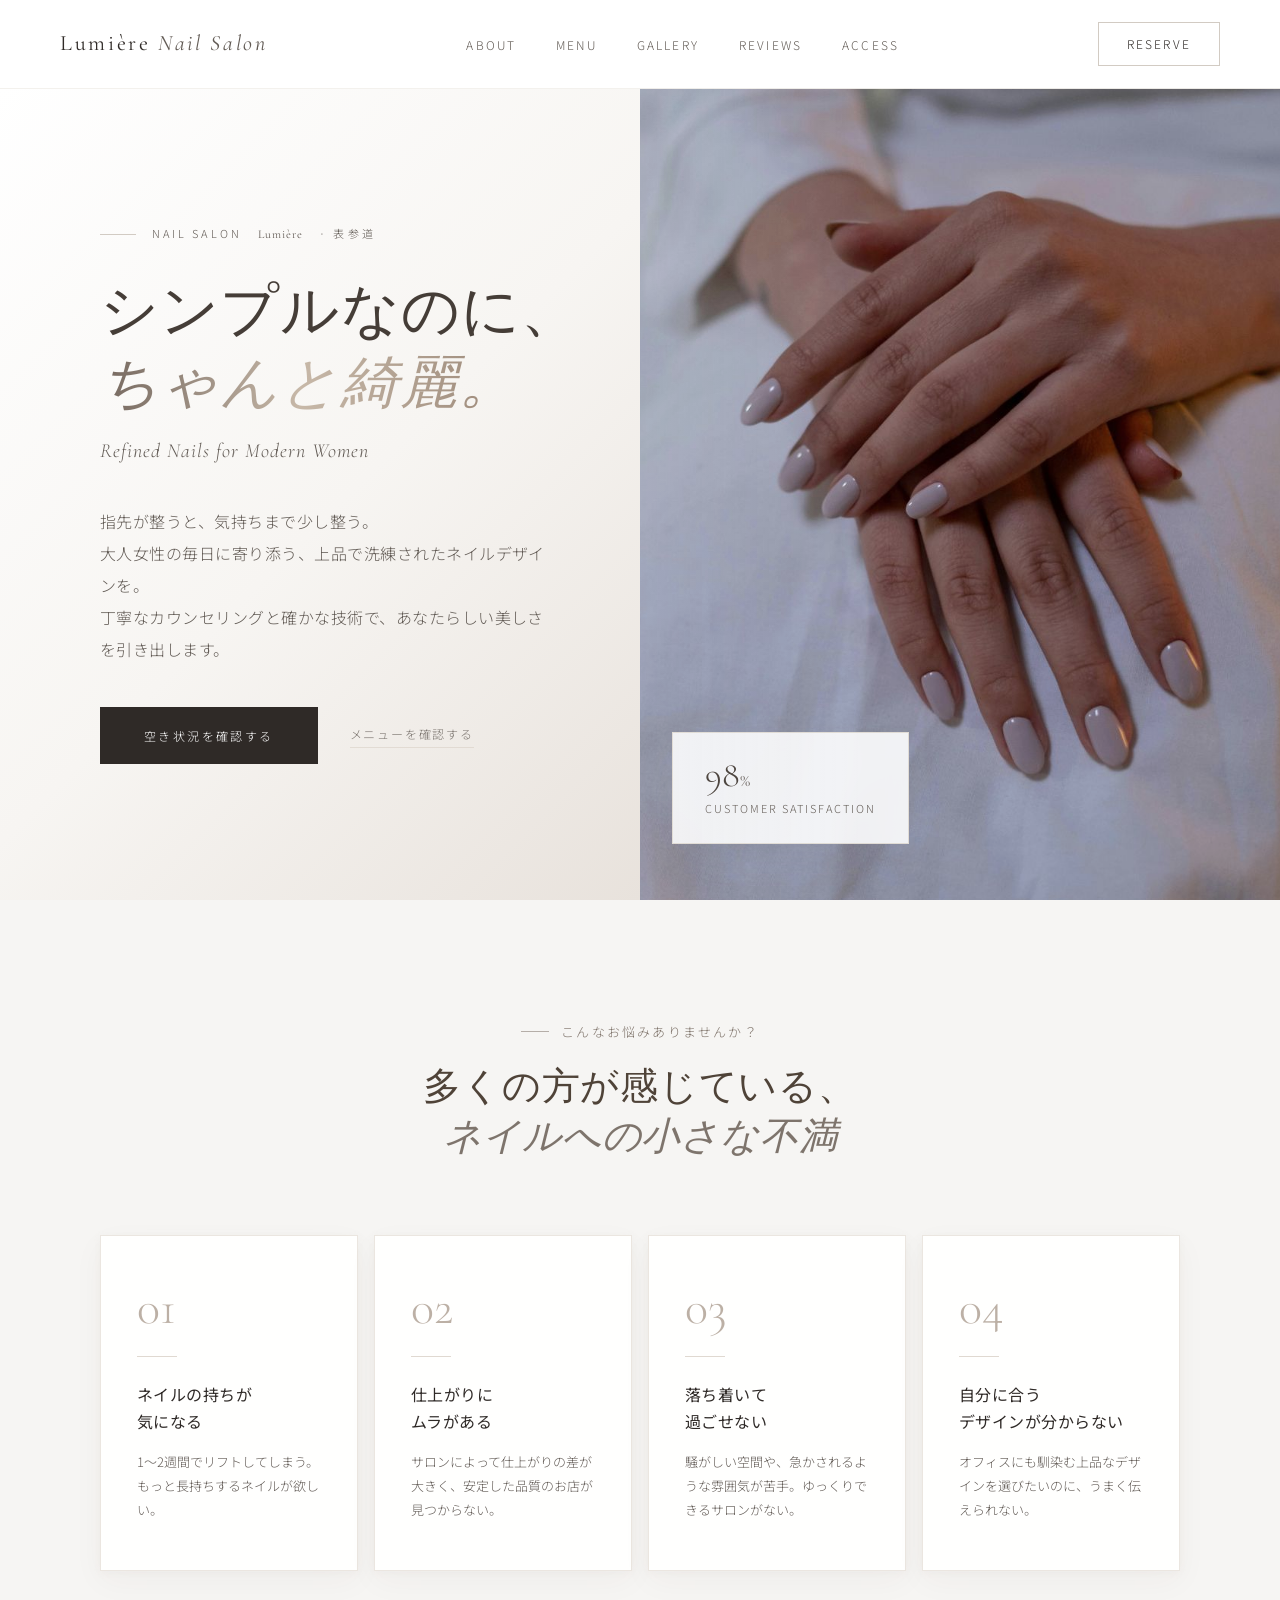
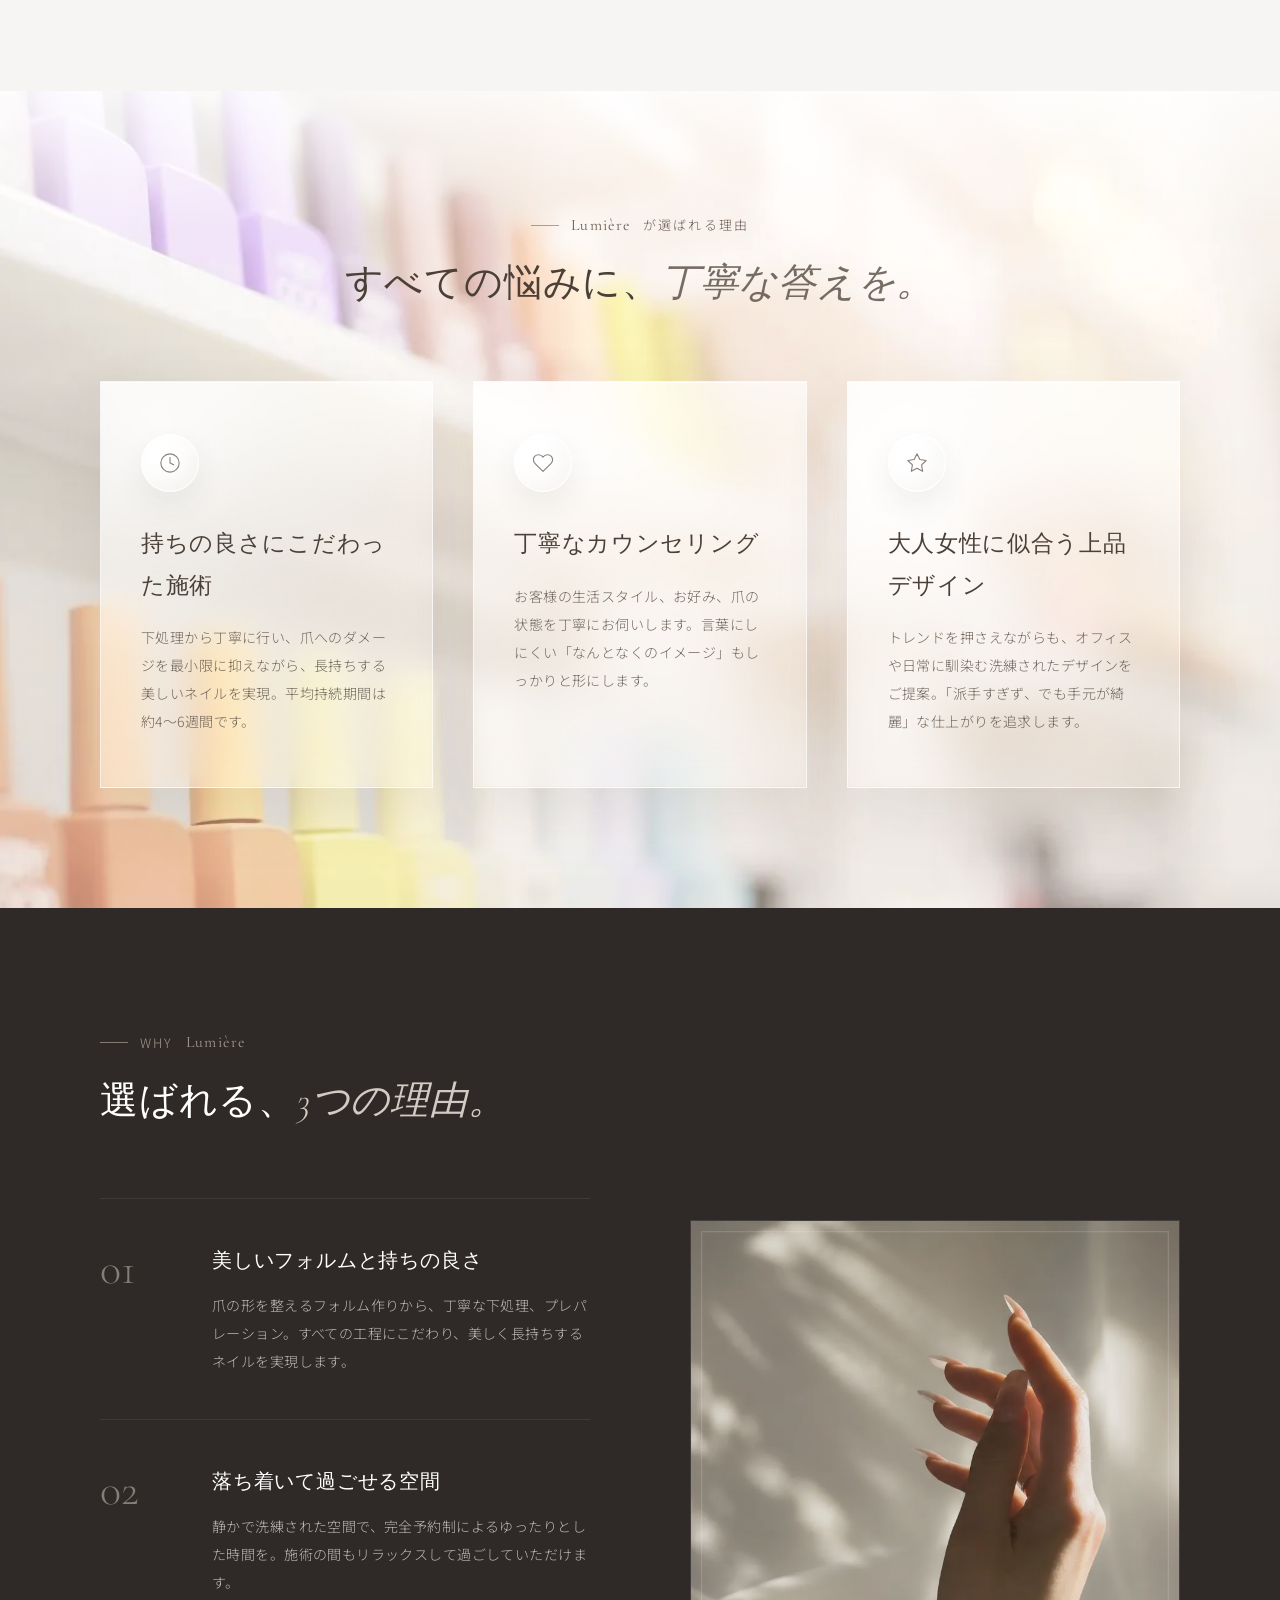
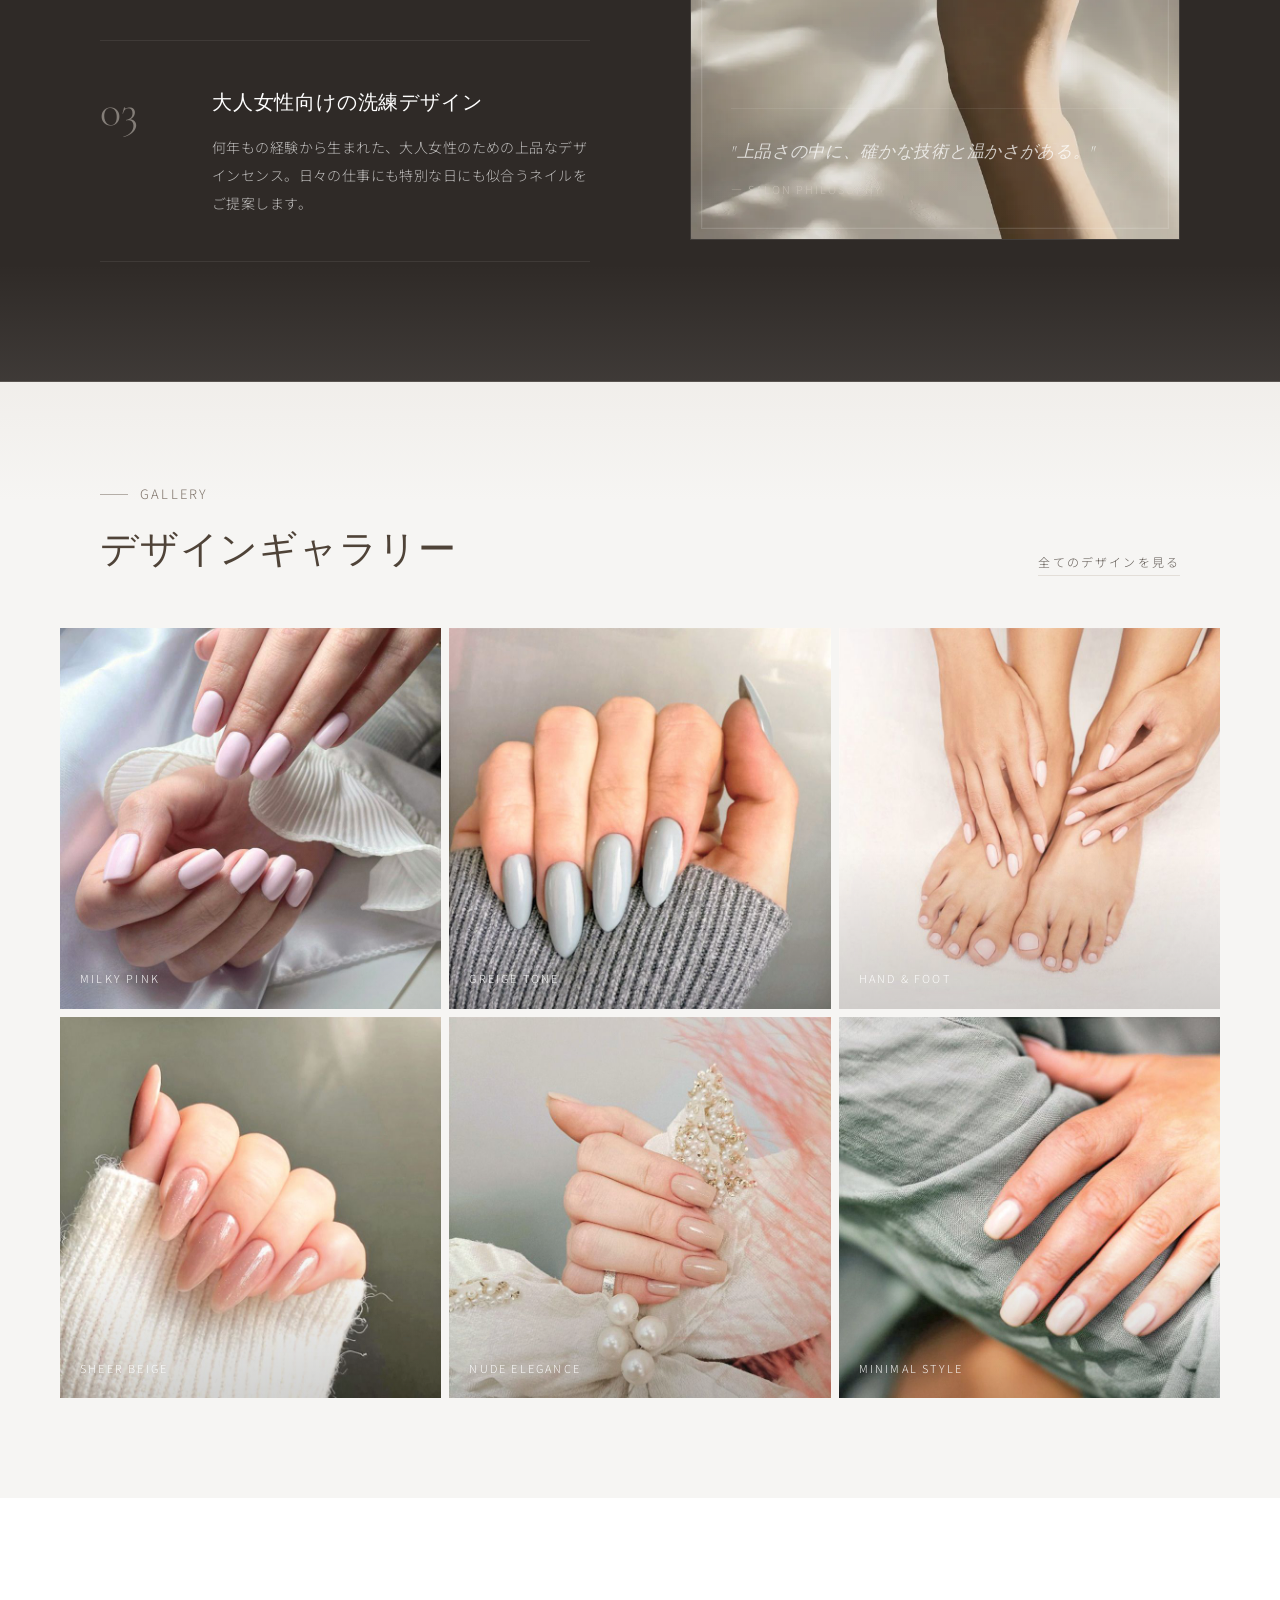
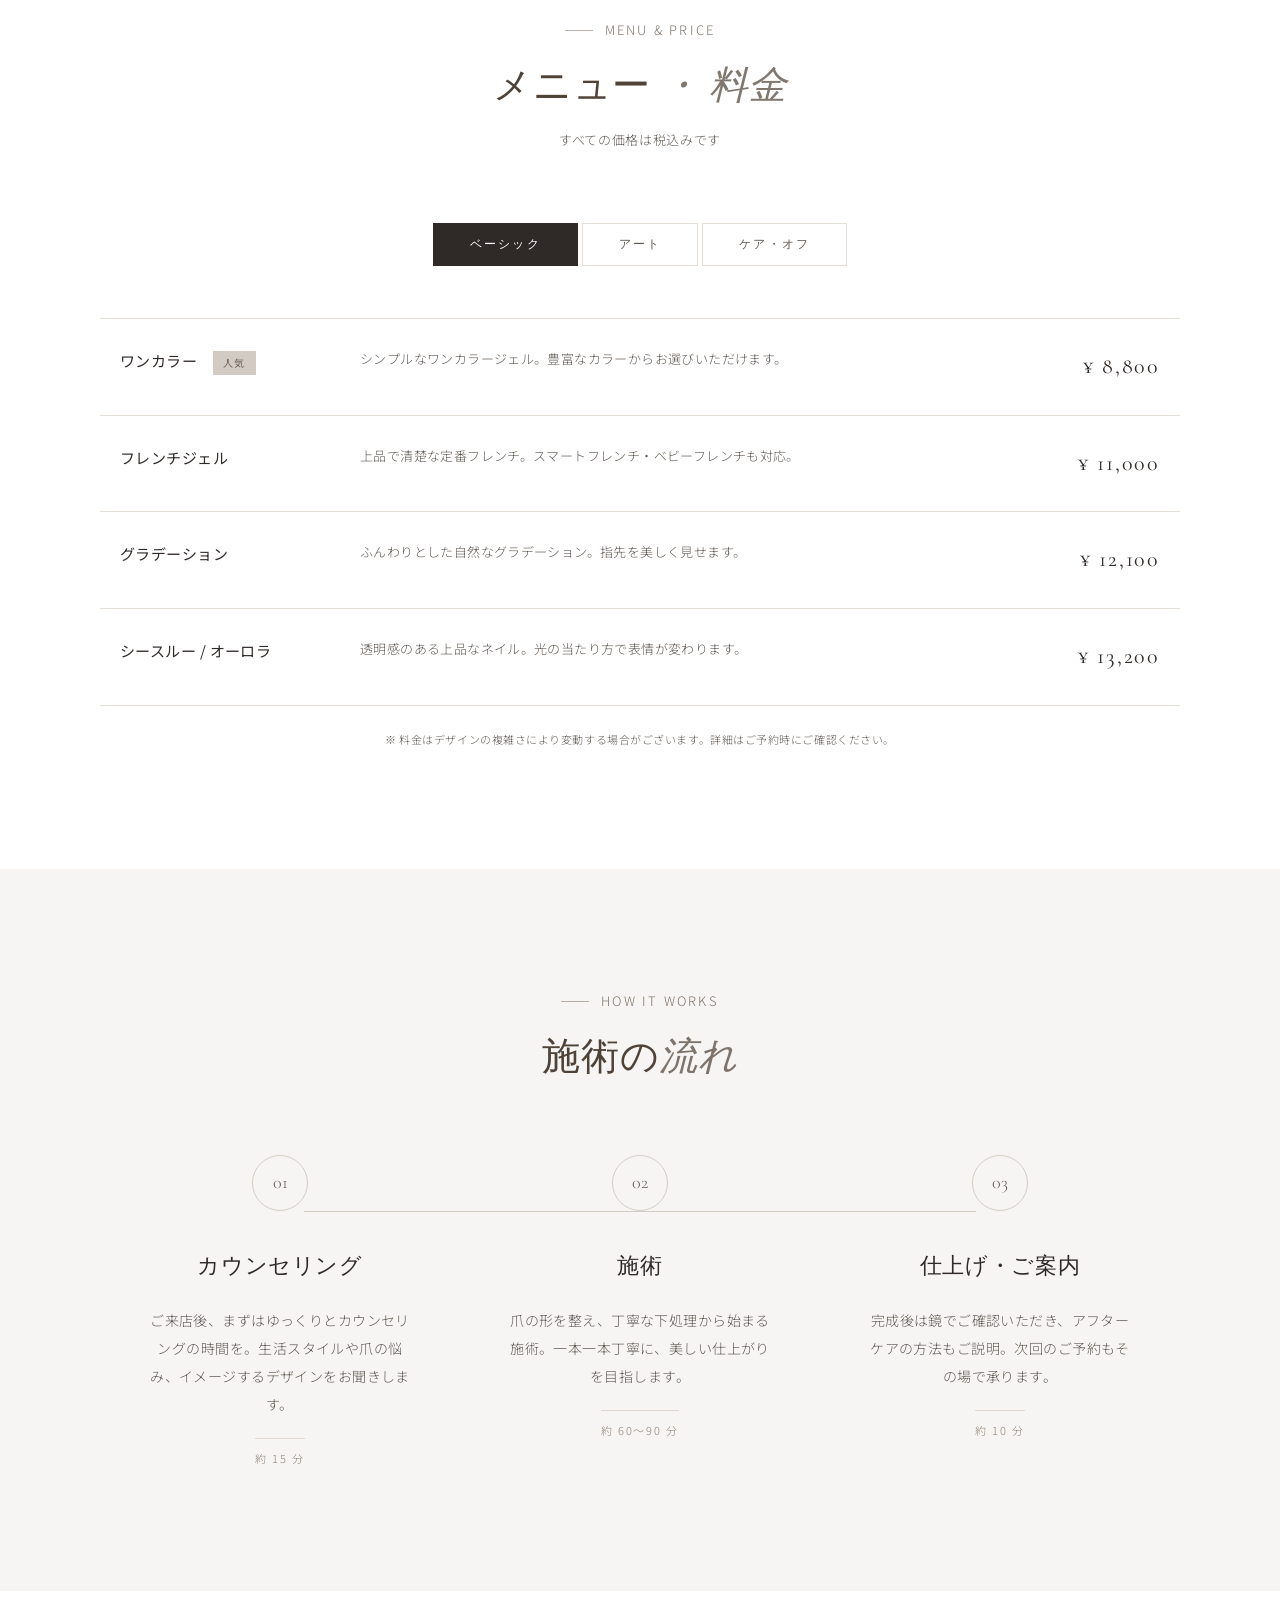
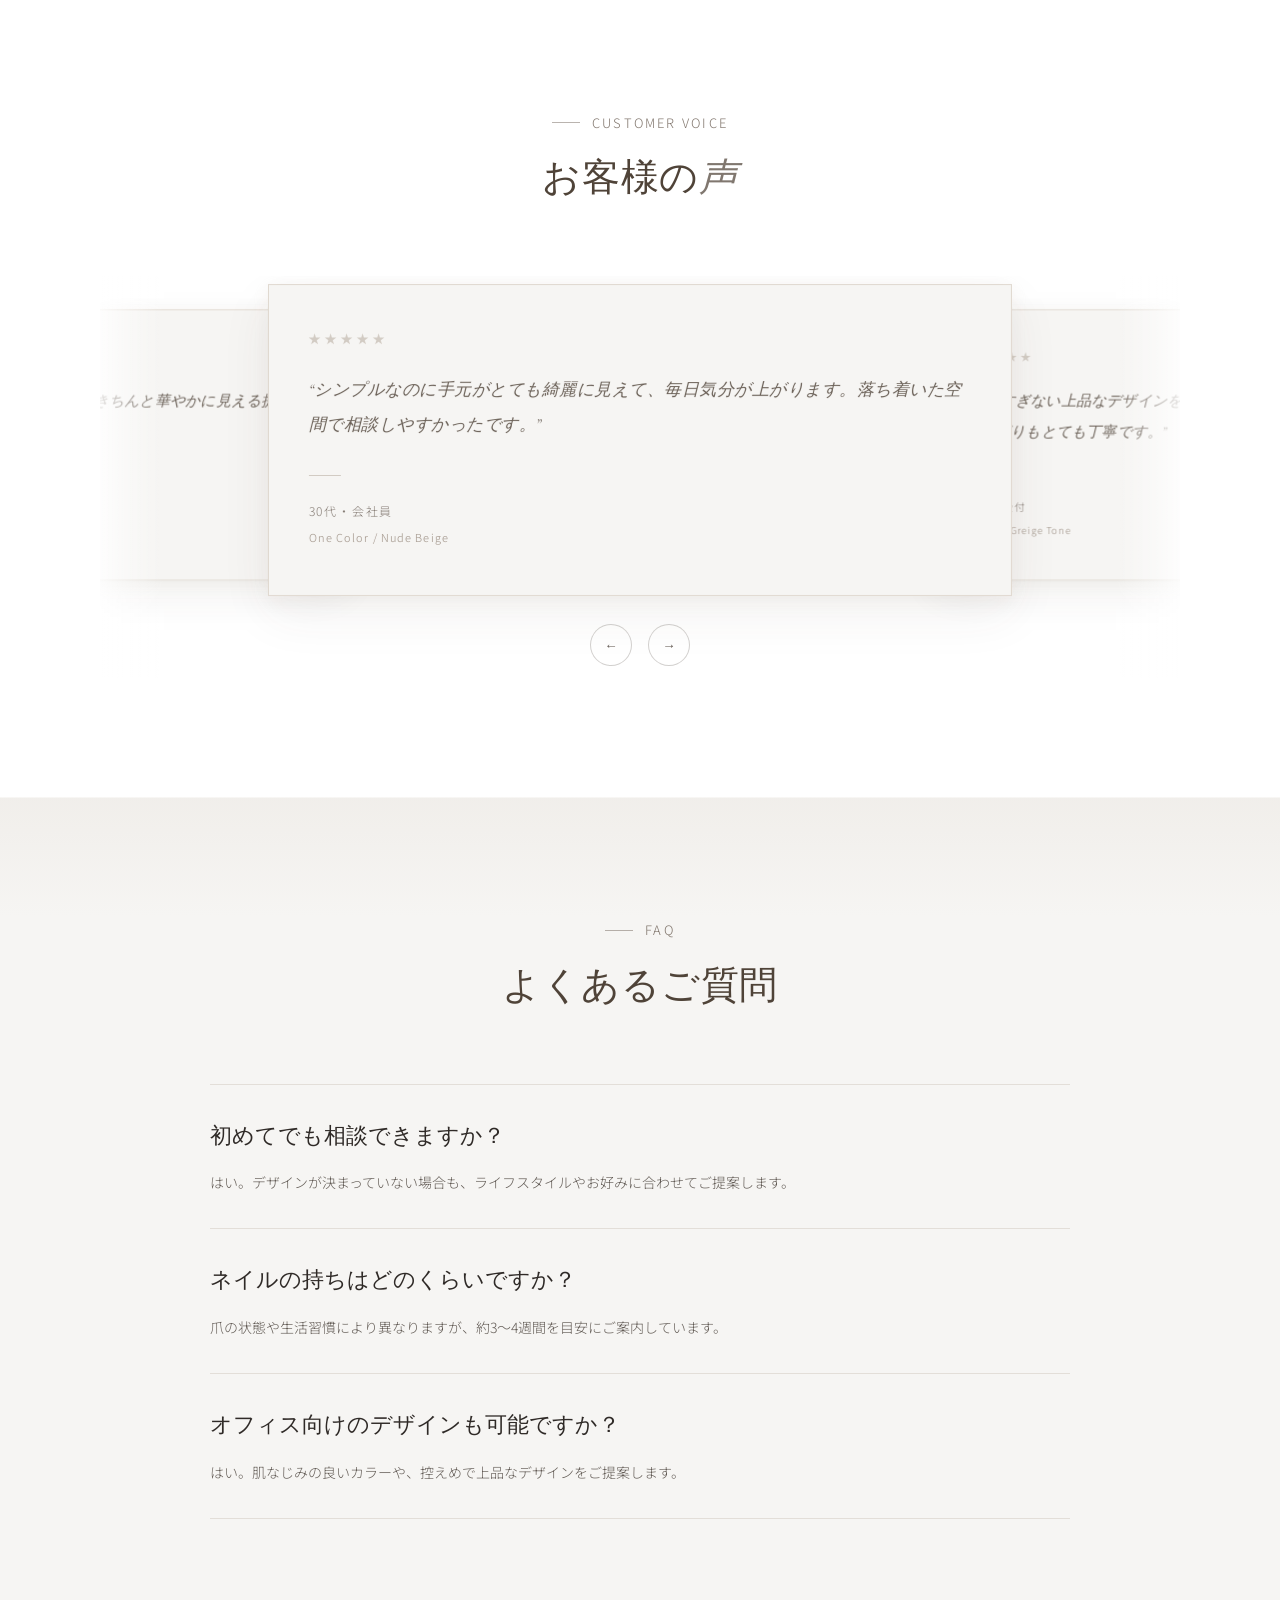
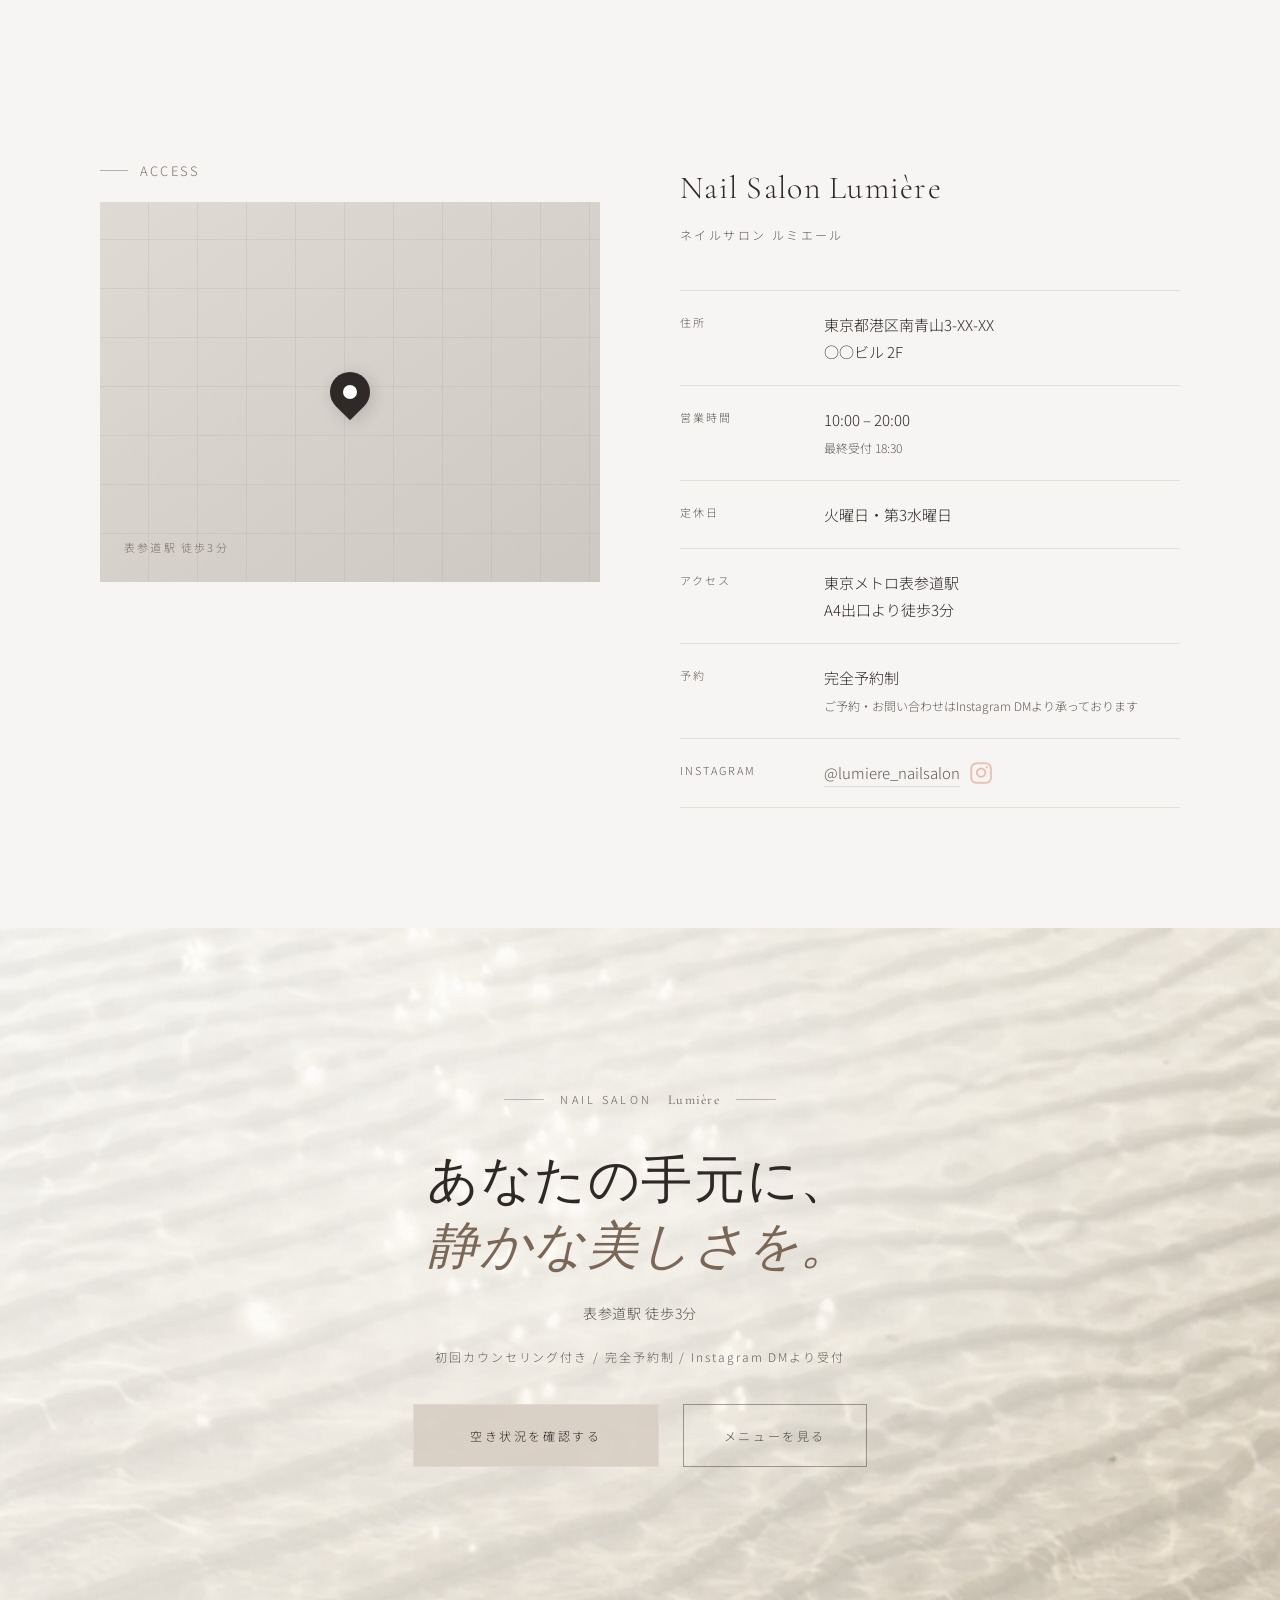
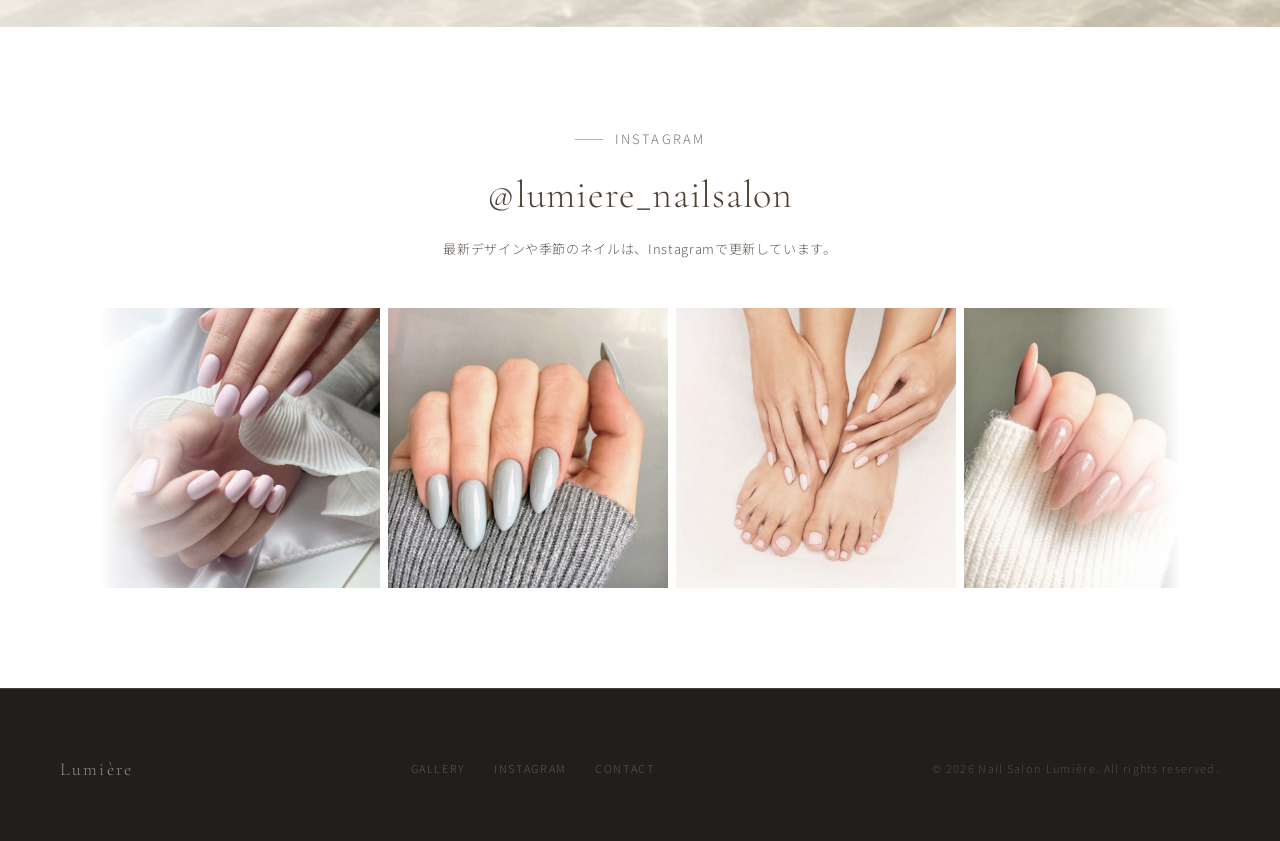
==== commit 683abda3: "Add files via upload" ====
--- a/index.html
+++ b/index.html
@@ -19,7 +19,10 @@
       content="シンプルなのに、ちゃんと綺麗。大人女性の毎日に寄り添う、上品で洗練されたネイルデザインをご提案する架空ネイルサロンLPです。"
     />
     <meta property="og:url" content="https://wmdesign-m.github.io/lumiere/" />
-    <meta property="og:image" content="https://wmdesign-m.github.io/lumiere/images/ogp.webp" />
+    <meta
+      property="og:image"
+      content="https://wmdesign-m.github.io/lumiere/images/ogp.webp"
+    />
     <meta property="og:image:width" content="1200" />
     <meta property="og:image:height" content="630" />
     <meta property="og:site_name" content="Nail Salon Lumière" />
@@ -34,15 +37,15 @@
       name="twitter:description"
       content="シンプルなのに、ちゃんと綺麗。大人女性の毎日に寄り添う、上品で洗練されたネイルデザインをご提案するネイルサロンLP（デモ）です。"
     />
-    <meta name="twitter:image" content="https://wmdesign-m.github.io/lumiere/images/ogp.webp" />
+    <meta
+      name="twitter:image"
+      content="https://wmdesign-m.github.io/lumiere/images/ogp.webp"
+    />
 
     <link rel="icon" href="images/favicon.ico" />
-    <!-- TODO: ファイル追加が必要: images/favicon-32.png -->
-    <link rel="icon" type="image/png" sizes="32x32" href="images/favicon-32.png" />
-    <!-- TODO: ファイル追加が必要: images/favicon-16.png -->
-    <link rel="icon" type="image/png" sizes="16x16" href="images/favicon-16.png" />
-    <!-- TODO: ファイル追加が必要: images/apple-touch-icon.png -->
-    <link rel="apple-touch-icon" sizes="180x180" href="images/apple-touch-icon.png" />
+    <link rel="icon" type="image/png" sizes="32x32" href="images/favicon.png" />
+    <link rel="icon" type="image/png" sizes="16x16" href="images/favicon.png" />
+    <link rel="apple-touch-icon" sizes="180x180" href="images/favicon.png" />
 
     <link rel="preconnect" href="https://fonts.googleapis.com" />
     <link rel="preconnect" href="https://fonts.gstatic.com" crossorigin />
@@ -52,15 +55,25 @@
     />
 
     <link rel="stylesheet" href="css/reset.min.css" />
+    <link
+      rel="stylesheet"
+      href="https://cdn.jsdelivr.net/npm/swiper@11/swiper-bundle.min.css"
+    />
     <link rel="stylesheet" href="css/base.css" />
     <link rel="stylesheet" href="css/sections.css" />
     <link rel="stylesheet" href="css/responsive.css" />
   </head>
+
   <body>
-    <!-- NAV -->
     <nav>
-      <a href="#" class="nav-logo">Lumière <span>Nail Salon</span></a>
-      <button class="nav-toggle" type="button" aria-label="メニューを開く" aria-expanded="false" aria-controls="site-menu">
+      <a href="#hero" class="nav-logo">Lumière <span>Nail Salon</span></a>
+      <button
+        class="nav-toggle"
+        type="button"
+        aria-label="メニューを開く"
+        aria-expanded="false"
+        aria-controls="site-menu"
+      >
         <span></span><span></span><span></span>
       </button>
       <ul class="nav-links" id="site-menu">
@@ -69,30 +82,35 @@
         <li><a href="#gallery">Gallery</a></li>
         <li><a href="#reviews">Reviews</a></li>
         <li><a href="#info">Access</a></li>
-        <li class="nav-mobile-only"><a href="#cta-final">Reservation</a></li>
+        <li class="nav-mobile-only"><a href="#cta-final">Reserve</a></li>
       </ul>
-      <a href="#cta-final" class="nav-cta">Reservation</a>
+      <a href="#cta-final" class="nav-cta">Reserve</a>
     </nav>
 
-    <!-- HERO -->
     <section id="hero">
       <div class="hero-left">
-        <p class="hero-eyebrow fade-up">Nail Salon Lumière · 表参道</p>
+        <p class="hero-eyebrow fade-up">
+          Nail Salon <span class="brand-name">Lumière</span> · 表参道
+        </p>
         <h1 class="hero-title fade-up delay-1">
-          シンプルなのに、<br />
+          <span class="hero-title-line">シンプルなのに、</span><br />
           <em>ちゃんと綺麗。</em>
         </h1>
         <p class="hero-subtitle fade-up delay-2">
           Refined Nails for Modern Women
         </p>
         <p class="hero-desc fade-up delay-2">
-          指先が整うと、気持ちまで少し整う。<br />
-          大人女性の毎日に寄り添う、上品で洗練されたネイルデザインを。<br />
-          丁寧なカウンセリングと確かな技術で、あなたらしい美しさを引き出します。
+          <span>指先が整うと、気持ちまで少し整う。</span><br />
+          <span
+            >大人女性の毎日に寄り添う、上品で洗練されたネイルデザインを。</span
+          ><br />
+          <span
+            >丁寧なカウンセリングと確かな技術で、あなたらしい美しさを引き出します。</span
+          >
         </p>
         <div class="hero-actions fade-up delay-3">
-          <a href="#cta-final" class="btn-primary">ご予約はこちら</a>
-          <a href="#menu" class="hero-sub-link">メニューを見る</a>
+          <a href="#cta-final" class="btn-primary">空き状況を確認する</a>
+          <a href="#menu" class="hero-sub-link">メニューを確認する</a>
         </div>
       </div>
 
@@ -137,7 +155,7 @@
               1〜2週間でリフトしてしまう。もっと長持ちするネイルが欲しい。
             </p>
           </div>
-          <div class="concern-card reveal" style="transition-delay: 0.1s">
+          <div class="concern-card reveal reveal-delay-1">
             <span class="concern-num">02</span>
             <div class="concern-icon"></div>
             <p class="concern-text">仕上がりに<br />ムラがある</p>
@@ -145,7 +163,7 @@
               サロンによって仕上がりの差が大きく、安定した品質のお店が見つからない。
             </p>
           </div>
-          <div class="concern-card reveal" style="transition-delay: 0.2s">
+          <div class="concern-card reveal reveal-delay-2">
             <span class="concern-num">03</span>
             <div class="concern-icon"></div>
             <p class="concern-text">落ち着いて<br />過ごせない</p>
@@ -153,7 +171,7 @@
               騒がしい空間や、急かされるような雰囲気が苦手。ゆっくりできるサロンがない。
             </p>
           </div>
-          <div class="concern-card reveal" style="transition-delay: 0.3s">
+          <div class="concern-card reveal reveal-delay-3">
             <span class="concern-num">04</span>
             <div class="concern-icon"></div>
             <p class="concern-text">自分に合う<br />デザインが分からない</p>
@@ -170,9 +188,11 @@
       <div class="container">
         <div class="solutions-header reveal">
           <div class="section-label section-label-center">
-            Lumière が選ばれる理由
-          </div>
-          <h2 class="section-title">すべての悩みに、<em>丁寧な答えを。</em></h2>
+            <span class="brand-name">Lumière</span> が選ばれる理由
+          </div>
+          <h2 class="section-title">
+            すべての悩みに、<br class="sp-only" /><em>丁寧な答えを。</em>
+          </h2>
         </div>
         <div class="solutions-grid">
           <div class="solution-card reveal">
@@ -195,7 +215,7 @@
               下処理から丁寧に行い、爪へのダメージを最小限に抑えながら、長持ちする美しいネイルを実現。平均持続期間は約4〜6週間です。
             </p>
           </div>
-          <div class="solution-card reveal" style="transition-delay: 0.12s">
+          <div class="solution-card reveal reveal-delay-1">
             <div class="solution-icon-wrap">
               <svg
                 viewBox="0 0 24 24"
@@ -214,7 +234,7 @@
               お客様の生活スタイル、お好み、爪の状態を丁寧にお伺いします。言葉にしにくい「なんとなくのイメージ」もしっかりと形にします。
             </p>
           </div>
-          <div class="solution-card reveal" style="transition-delay: 0.24s">
+          <div class="solution-card reveal reveal-delay-2">
             <div class="solution-icon-wrap">
               <svg
                 viewBox="0 0 24 24"
@@ -240,7 +260,9 @@
     <!-- WHY -->
     <section id="why">
       <div class="container">
-        <div class="section-label reveal">Why Lumière</div>
+        <div class="section-label reveal">
+          Why <span class="brand-name">Lumière</span>
+        </div>
         <h2 class="section-title reveal">選ばれる、<em>3つの理由。</em></h2>
         <div class="why-layout">
           <div class="why-list">
@@ -253,7 +275,7 @@
                 </p>
               </div>
             </div>
-            <div class="why-item reveal" style="transition-delay: 0.1s">
+            <div class="why-item reveal reveal-delay-1">
               <span class="why-num">02</span>
               <div class="why-content">
                 <h3 class="why-title">落ち着いて過ごせる空間</h3>
@@ -262,7 +284,7 @@
                 </p>
               </div>
             </div>
-            <div class="why-item reveal" style="transition-delay: 0.2s">
+            <div class="why-item reveal reveal-delay-2">
               <span class="why-num">03</span>
               <div class="why-content">
                 <h3 class="why-title">大人女性向けの洗練デザイン</h3>
@@ -310,7 +332,7 @@
           <span class="gallery-label">Milky Pink</span>
         </div>
 
-        <div class="gallery-item reveal" style="transition-delay: 0.1s">
+        <div class="gallery-item reveal reveal-delay-1">
           <img
             src="images/gallery-02.jpg"
             alt="落ち着いたグレージュネイル"
@@ -319,7 +341,7 @@
           <span class="gallery-label">Greige Tone</span>
         </div>
 
-        <div class="gallery-item reveal" style="transition-delay: 0.15s">
+        <div class="gallery-item reveal reveal-delay-1">
           <img
             src="images/gallery-03.jpg"
             alt="ハンドとフットのナチュラルネイル"
@@ -328,7 +350,7 @@
           <span class="gallery-label">Hand & Foot</span>
         </div>
 
-        <div class="gallery-item reveal" style="transition-delay: 0.2s">
+        <div class="gallery-item reveal reveal-delay-2">
           <img
             src="images/gallery-04.jpg"
             alt="ツヤ感のあるシアーベージュネイル"
@@ -337,7 +359,7 @@
           <span class="gallery-label">Sheer Beige</span>
         </div>
 
-        <div class="gallery-item reveal" style="transition-delay: 0.25s">
+        <div class="gallery-item reveal reveal-delay-2">
           <img
             src="images/gallery-05.jpg"
             alt="上品なヌードベージュネイル"
@@ -346,7 +368,7 @@
           <span class="gallery-label">Nude Elegance</span>
         </div>
 
-        <div class="gallery-item reveal" style="transition-delay: 0.3s">
+        <div class="gallery-item reveal reveal-delay-3">
           <img
             src="images/gallery-06.jpg"
             alt="ナチュラルで洗練されたネイル"
@@ -491,7 +513,7 @@
             </p>
             <span class="flow-step-tag">約 15 分</span>
           </div>
-          <div class="flow-step reveal" style="transition-delay: 0.15s">
+          <div class="flow-step reveal reveal-delay-1">
             <div class="flow-step-num">02</div>
             <h3 class="flow-step-title">施術</h3>
             <p class="flow-step-desc">
@@ -499,7 +521,7 @@
             </p>
             <span class="flow-step-tag">約 60〜90 分</span>
           </div>
-          <div class="flow-step reveal" style="transition-delay: 0.3s">
+          <div class="flow-step reveal reveal-delay-2">
             <div class="flow-step-num">03</div>
             <h3 class="flow-step-title">仕上げ・ご案内</h3>
             <p class="flow-step-desc">
@@ -518,57 +540,132 @@
           <div class="section-label section-label-center">Customer Voice</div>
           <h2 class="section-title">お客様の<em>声</em></h2>
         </div>
-        <div class="reviews-grid">
-          <div class="review-card reveal">
-            <div class="review-stars">
-              <div class="star"></div>
-              <div class="star"></div>
-              <div class="star"></div>
-              <div class="star"></div>
-              <div class="star"></div>
-            </div>
-            <p class="review-text">
-              "どのサロンよりも持ちが良く、3週間経っても全く浮いてきません。丁寧な下処理がしっかり活きているのだと感じます。"
-            </p>
-            <div class="review-divider"></div>
-            <p class="review-author">
-              M.S. 様
-              <span>会社員・34歳 / 月1回ご利用</span>
-            </p>
-          </div>
-          <div class="review-card reveal" style="transition-delay: 0.12s">
-            <div class="review-stars">
-              <div class="star"></div>
-              <div class="star"></div>
-              <div class="star"></div>
-              <div class="star"></div>
-              <div class="star"></div>
-            </div>
-            <p class="review-text">
-              "上品で落ち着いた空間で、毎回リラックスできます。デザインの提案も的確で、自分では思いつかないような素敵な仕上がりになります。"
-            </p>
-            <div class="review-divider"></div>
-            <p class="review-author">
-              K.T. 様
-              <span>フリーランス・38歳 / 月1回ご利用</span>
-            </p>
-          </div>
-          <div class="review-card reveal" style="transition-delay: 0.24s">
-            <div class="review-stars">
-              <div class="star"></div>
-              <div class="star"></div>
-              <div class="star"></div>
-              <div class="star"></div>
-              <div class="star"></div>
-            </div>
-            <p class="review-text">
-              "オフィスにも馴染む控えめなデザインを相談したところ、本当にイメージ通りに仕上げていただきました。毎回安心してお任せできます。"
-            </p>
-            <div class="review-divider"></div>
-            <p class="review-author">
-              Y.N. 様
-              <span>管理職・42歳 / 2ヶ月に1回ご利用</span>
-            </p>
+        <div class="reviews-swiper swiper reveal">
+          <div class="swiper-wrapper">
+            <div class="review-card swiper-slide">
+              <div class="review-stars">
+                <span class="star"></span>
+                <span class="star"></span>
+                <span class="star"></span>
+                <span class="star"></span>
+                <span class="star"></span>
+              </div>
+              <p class="review-text">
+                “シンプルなのに手元がとても綺麗に見えて、毎日気分が上がります。落ち着いた空間で相談しやすかったです。”
+              </p>
+              <div class="review-divider"></div>
+              <p class="review-author">
+                30代・会社員
+                <span>One Color / Nude Beige</span>
+              </p>
+            </div>
+
+            <div class="review-card swiper-slide">
+              <div class="review-stars">
+                <span class="star"></span>
+                <span class="star"></span>
+                <span class="star"></span>
+                <span class="star"></span>
+                <span class="star"></span>
+              </div>
+              <p class="review-text">
+                “派手すぎない上品なデザインを提案していただき、仕事中も自然に馴染みました。仕上がりもとても丁寧です。”
+              </p>
+              <div class="review-divider"></div>
+              <p class="review-author">
+                40代・受付
+                <span>French / Greige Tone</span>
+              </p>
+            </div>
+
+            <div class="review-card swiper-slide">
+              <div class="review-stars">
+                <span class="star"></span>
+                <span class="star"></span>
+                <span class="star"></span>
+                <span class="star"></span>
+                <span class="star"></span>
+              </div>
+              <p class="review-text">
+                “爪の状態を見ながら丁寧に施術してくれて安心できました。ナチュラルなのに、きちんと感のある仕上がりです。”
+              </p>
+              <div class="review-divider"></div>
+              <p class="review-author">
+                20代・美容関係
+                <span>Sheer Beige / Care</span>
+              </p>
+            </div>
+
+            <div class="review-card swiper-slide">
+              <div class="review-stars">
+                <span class="star"></span>
+                <span class="star"></span>
+                <span class="star"></span>
+                <span class="star"></span>
+                <span class="star"></span>
+              </div>
+              <p class="review-text">
+                “希望をうまく言葉にできなくても、雰囲気を汲み取って提案してくれました。上品で肌なじみの良い仕上がりに満足しています。”
+              </p>
+              <div class="review-divider"></div>
+              <p class="review-author">
+                30代・広報
+                <span>Gradation / Pink Beige</span>
+              </p>
+            </div>
+
+            <div class="review-card swiper-slide">
+              <div class="review-stars">
+                <span class="star"></span>
+                <span class="star"></span>
+                <span class="star"></span>
+                <span class="star"></span>
+                <span class="star"></span>
+              </div>
+              <p class="review-text">
+                “爪の形まで丁寧に整えてもらえるので、シンプルなカラーでも手元が綺麗に見えます。落ち着いた時間を過ごせるのも嬉しいです。”
+              </p>
+              <div class="review-divider"></div>
+              <p class="review-author">
+                40代・自営業
+                <span>One Color / Mocha Beige</span>
+              </p>
+            </div>
+
+            <div class="review-card swiper-slide">
+              <div class="review-stars">
+                <span class="star"></span>
+                <span class="star"></span>
+                <span class="star"></span>
+                <span class="star"></span>
+                <span class="star"></span>
+              </div>
+              <p class="review-text">
+                “仕事柄派手なデザインはできませんが、控えめでもきちんと華やかに見える提案をしていただけました。またお願いしたいです。”
+              </p>
+              <div class="review-divider"></div>
+              <p class="review-author">
+                30代・医療関係
+                <span>French / Sheer Pink</span>
+              </p>
+            </div>
+          </div>
+
+          <div class="reviews-controls">
+            <button
+              class="reviews-arrow reviews-prev"
+              type="button"
+              aria-label="前のレビューを見る"
+            >
+              ←
+            </button>
+            <button
+              class="reviews-arrow reviews-next"
+              type="button"
+              aria-label="次のレビューを見る"
+            >
+              →
+            </button>
           </div>
         </div>
       </div>
@@ -643,19 +740,40 @@
                   >東京メトロ表参道駅<br />A4出口より徒歩3分</span
                 >
               </div>
+
               <div class="info-row">
                 <span class="info-row-label">予約</span>
-                <span class="info-row-value"
-                  >完全予約制<br /><span class="info-subtext"
-                    >当日予約はお電話にてご確認ください</span
-                  ></span
-                >
-              </div>
+                <span class="info-row-value">
+                  完全予約制<br />
+                  <span class="info-subtext">
+                    ご予約・お問い合わせはInstagram DMより承っております
+                  </span>
+                </span>
+              </div>
+
               <div class="info-row">
                 <span class="info-row-label">Instagram</span>
-                <span class="info-row-value info-instagram"
-                  >@lumiere_nailsalon</span
-                >
+
+                <span class="info-row-value info-instagram-wrap">
+                  <a
+                    href="https://www.instagram.com/"
+                    class="info-instagram"
+                    target="_blank"
+                    rel="noopener noreferrer"
+                  >
+                    @lumiere_nailsalon
+                  </a>
+
+                  <a
+                    href="https://www.instagram.com/"
+                    class="info-instagram-icon"
+                    target="_blank"
+                    rel="noopener noreferrer"
+                    aria-label="Instagramを開く"
+                  >
+                    <img src="images/icon-sns.png" alt="Instagram" />
+                  </a>
+                </span>
               </div>
             </div>
           </div>
@@ -666,26 +784,31 @@
     <!-- FINAL CTA -->
     <section id="cta-final">
       <div class="cta-final-inner">
-        <p class="cta-final-label reveal">Nail Salon Lumière</p>
+        <p class="cta-final-label reveal">
+          Nail Salon <span class="brand-name">Lumière</span>
+        </p>
         <h2 class="cta-final-title reveal">
           あなたの手元に、<br /><em>静かな美しさを。</em>
         </h2>
-        <p class="cta-final-desc reveal">完全予約制 · 表参道</p>
+        <p class="cta-final-desc reveal">表参道駅 徒歩3分</p>
         <p class="cta-final-note reveal">
-          初回カウンセリング付き / 完全予約制 / 表参道駅徒歩3分
+          初回カウンセリング付き / 完全予約制 / Instagram DMより受付
         </p>
         <div class="cta-final-actions reveal">
-          <a href="#" class="btn-light">オンライン予約</a>
+          <a href="#info" class="btn-light">空き状況を確認する</a>
           <a href="#menu" class="btn-outline-light">メニューを見る</a>
         </div>
       </div>
     </section>
 
-    <section class="instagram-preview">
+    <section id="instagram" class="instagram-preview">
       <div class="container">
         <div class="instagram-header">
           <p class="section-label section-label-center">Instagram</p>
           <h2 class="section-title">@lumiere_nailsalon</h2>
+          <p class="instagram-desc">
+            最新デザインや季節のネイルは、Instagramで更新しています。
+          </p>
         </div>
 
         <div class="instagram-marquee">
@@ -731,13 +854,14 @@
     <footer>
       <div class="footer-logo">Lumière</div>
       <div class="footer-links">
-        <a href="#">Privacy Policy</a>
-        <a href="#">Instagram</a>
-        <a href="#">Contact</a>
-      </div>
-      <p class="footer-copy">© 2025 Nail Salon Lumière. All rights reserved.</p>
+        <a href="#gallery">Gallery</a>
+        <a href="#instagram">Instagram</a>
+        <a href="#cta-final">Contact</a>
+      </div>
+      <p class="footer-copy">© 2026 Nail Salon Lumière. All rights reserved.</p>
     </footer>
 
+    <script src="https://cdn.jsdelivr.net/npm/swiper@11/swiper-bundle.min.js"></script>
     <script src="js/main.js"></script>
   </body>
 </html>
--- a/css/base.css
+++ b/css/base.css
@@ -8,16 +8,21 @@
 
 :root {
   --white: #ffffff;
-  --off-white: #f7f7f7;
-  --beige: #d8cfc4;
-  --beige-light: #ede8e2;
-  --dark: #333333;
-  --mid: #777777;
-  --light-gray: #eaeaea;
-
-  --text-brown: #4f4338;
-  --text-brown-soft: rgba(79, 67, 56, 0.72);
-  --label-brown: rgba(92, 78, 66, 0.78);
+  --off-white: #f6f5f3;
+
+  --beige: #d2cbc3;
+  --beige-light: #ebe7e2;
+
+  --dark: #2f2a27;
+  --mid: #625b55;
+  --light-gray: #e3ded8;
+
+  --text-brown: #453d37;
+  --text-brown-soft: rgba(69, 61, 55, 0.84);
+  --label-brown: rgba(84, 76, 69, 0.92);
+
+  --num-beige: rgba(156, 139, 123, 0.68);
+  --num-beige-dark: rgba(210, 203, 195, 0.52);
 
   --font-serif: "Cormorant Garamond", Georgia, serif;
   --font-sans: "Noto Sans JP", "Lato", sans-serif;
@@ -81,8 +86,8 @@
 }
 
 .section-label {
-  font-size: 12px;
-  letter-spacing: 0.18em;
+  font-size: 13px;
+  letter-spacing: 0.17em;
   text-transform: uppercase;
   color: rgba(92, 78, 66, 0.78);
   margin-bottom: 20px;
@@ -128,7 +133,12 @@
   padding: 18px 44px;
   position: relative;
   overflow: hidden;
-  transition: all 0.35s;
+  transition:
+    background 0.35s ease,
+    color 0.35s ease,
+    border-color 0.35s ease,
+    transform 0.35s ease,
+    box-shadow 0.35s ease;
 }
 
 .btn-primary::before {
@@ -157,7 +167,7 @@
   background: #555;
   transform: translateY(-2px);
 
-  box-shadow: 0 12px 30px rgba(0, 0, 0, 0.12);
+  box-shadow: 0 14px 34px rgba(0, 0, 0, 0.1);
 }
 
 .btn-primary:hover::before {
@@ -177,7 +187,12 @@
   padding: 20px 56px;
   position: relative;
   overflow: hidden;
-  transition: all 0.35s;
+  transition:
+    background 0.35s ease,
+    color 0.35s ease,
+    border-color 0.35s ease,
+    transform 0.35s ease,
+    box-shadow 0.35s ease;
 }
 
 .btn-light::before {
@@ -204,7 +219,9 @@
 .btn-light:hover {
   background: rgba(216, 207, 196, 0.82);
   transform: translateY(-2px);
-  box-shadow: 0 12px 30px rgba(0, 0, 0, 0.08);
+
+  box-shadow: 0 14px 34px rgba(69, 58, 50, 0.08);
+
   border-color: rgba(255, 255, 255, 0.28);
 }
 
@@ -217,12 +234,21 @@
   text-transform: uppercase;
   text-decoration: none;
   padding: 20px 40px;
-  transition: all 0.35s;
+  transition:
+    background 0.35s ease,
+    color 0.35s ease,
+    border-color 0.35s ease,
+    transform 0.35s ease,
+    box-shadow 0.35s ease;
 }
 
 .btn-outline-light:hover {
   border-color: var(--beige);
   color: var(--beige);
+
+  transform: translateY(-2px);
+
+  box-shadow: 0 14px 34px rgba(69, 58, 50, 0.06);
 }
 
 @keyframes fadeUp {
@@ -273,3 +299,36 @@
     transform 0.7s cubic-bezier(0.22, 0.61, 0.36, 1),
     filter 0.7s ease;
 }
+
+.brand-name {
+  font-family: var(--font-serif);
+  font-size: 1.22em;
+  font-weight: 400;
+  text-transform: none;
+  letter-spacing: 0.09em;
+  color: inherit;
+}
+
+.sp-only {
+  display: none;
+}
+
+.reveal-delay-1 {
+  transition-delay: 0.1s;
+}
+
+.reveal-delay-2 {
+  transition-delay: 0.2s;
+}
+
+.reveal-delay-3 {
+  transition-delay: 0.3s;
+}
+
+.reveal-delay-4 {
+  transition-delay: 0.4s;
+}
+
+.reveal-delay-5 {
+  transition-delay: 0.5s;
+}
--- a/css/sections.css
+++ b/css/sections.css
@@ -42,7 +42,9 @@
   text-transform: uppercase;
   color: var(--mid);
   text-decoration: none;
-  transition: color 0.28s ease, opacity 0.28s ease;
+  transition:
+    color 0.28s ease,
+    opacity 0.28s ease;
 }
 
 .nav-links a::after {
@@ -89,19 +91,25 @@
 
 /* HERO */
 #hero {
-  min-height: 100vh;
   display: grid;
   grid-template-columns: 1fr 1fr;
-  padding-top: 88px;
+  padding: 88px 0 0;
   background: var(--white);
+  box-sizing: border-box;
+}
+
+.hero-left {
+  position: relative;
   overflow: hidden;
-}
-
-.hero-left {
   display: flex;
   flex-direction: column;
   justify-content: center;
-  padding: 80px 80px 80px 100px;
+  padding: 40px 80px 40px 100px;
+  background: linear-gradient(135deg, #ffffff 0%, #f7f5f2 52%, #e8e2dc 100%);
+}
+
+.hero-eyebrow .brand-name {
+  font-size: 1.08em;
 }
 
 .hero-eyebrow {
@@ -133,9 +141,19 @@
   margin-bottom: 12px;
 }
 
+.hero-title-line {
+  white-space: nowrap;
+  color: #453d37;
+}
+
 .hero-title em {
   font-style: italic;
-  color: var(--mid);
+  background: linear-gradient(90deg, #75685f 0%, #c7b8a8 48%, #9a8777 100%);
+  -webkit-background-clip: text;
+  -webkit-text-fill-color: transparent;
+  background-clip: text;
+  color: transparent;
+  opacity: 1;
 }
 
 .hero-subtitle {
@@ -149,12 +167,16 @@
 }
 
 .hero-desc {
-  font-size: 14px;
+  max-width: 460px;
+  font-size: clamp(15px, 1.2vw, 17px);
   line-height: 2;
   color: var(--mid);
-  max-width: 420px;
-  margin-bottom: 52px;
+  margin-bottom: 42px;
   letter-spacing: 0.03em;
+}
+
+.hero-desc span {
+  display: inline;
 }
 
 .hero-actions {
@@ -164,27 +186,33 @@
 }
 
 .hero-sub-link {
+  display: inline-block;
   font-size: 12px;
   letter-spacing: 0.15em;
   color: var(--mid);
   text-decoration: none;
-  border-bottom: 1px solid var(--light-gray);
-  padding-bottom: 2px;
+  border-bottom: 1px solid rgba(216, 207, 196, 0.7);
+  padding-bottom: 3px;
+  opacity: 0.82;
   transition:
-    border-color 0.3s,
-    color 0.3s;
+    color 0.45s ease,
+    border-color 0.45s ease,
+    opacity 0.45s ease,
+    transform 0.45s ease;
 }
 
 .hero-sub-link:hover {
   color: var(--dark);
-  border-color: var(--mid);
-  letter-spacing: 0.18em;
+  border-color: rgba(69, 58, 50, 0.45);
+  opacity: 1;
+  transform: translateY(-2px);
 }
 
 .hero-right {
   position: relative;
   overflow: hidden;
   background: var(--off-white);
+  min-height: calc(100vh - 88px);
 }
 
 .hero-image-wrap {
@@ -199,7 +227,7 @@
   object-position: 60% center;
   display: block;
   transform: scale(1.01);
-  filter: brightness(0.96) saturate(0.9);
+  filter: brightness(0.98) saturate(0.92);
 }
 
 .hero-right::after {
@@ -216,22 +244,43 @@
 }
 
 .hero-badge-small {
-  font-size: 18px;
+  font-size: clamp(14px, 1.5vw, 18px);
   color: var(--mid);
 }
 
 .hero-badge {
-  position: absolute;
-  bottom: 48px;
-  left: -20px;
-  background: var(--white);
-  padding: 24px 32px;
-  box-shadow: 0 8px 40px rgba(0, 0, 0, 0.06);
+  --badge-scale: 1;
+
+  position: absolute;
+  bottom: 56px;
+  left: 32px;
+  background: rgba(255, 255, 255, 0.88);
+  padding: clamp(16px, 2vw, 24px) clamp(22px, 2.7vw, 32px);
+  border: 1px solid rgba(216, 207, 196, 0.65);
+  box-shadow: 0 18px 45px rgba(69, 58, 50, 0.1);
+  backdrop-filter: blur(10px);
+  -webkit-backdrop-filter: blur(10px);
+  transform-origin: left bottom;
+  animation: badgeFloat 2.4s ease-in-out infinite;
+}
+
+@keyframes badgeFloat {
+  0% {
+    transform: scale(var(--badge-scale)) translateY(0);
+  }
+
+  50% {
+    transform: scale(var(--badge-scale)) translateY(-14px);
+  }
+
+  100% {
+    transform: scale(var(--badge-scale)) translateY(0);
+  }
 }
 
 .hero-badge-num {
   font-family: var(--font-serif);
-  font-size: 36px;
+  font-size: clamp(28px, 3vw, 36px);
   font-weight: 300;
   color: var(--text-brown);
   display: block;
@@ -239,7 +288,7 @@
 }
 
 .hero-badge-label {
-  font-size: 11px;
+  font-size: clamp(9px, 0.9vw, 11px);
   letter-spacing: 0.18em;
   text-transform: uppercase;
   color: var(--mid);
@@ -260,18 +309,33 @@
 .concerns-grid {
   display: grid;
   grid-template-columns: repeat(4, 1fr);
-  gap: 2px;
+  gap: 16px;
 }
 
 .concern-card {
-  background: var(--white);
+  background: rgba(255, 255, 255, 0.92);
   padding: 48px 36px;
   position: relative;
-  transition: transform 0.3s;
+  border: 1px solid rgba(216, 207, 196, 0.52);
+
+  box-shadow:
+    0 10px 30px rgba(69, 58, 50, 0.04),
+    0 2px 8px rgba(216, 207, 196, 0.12);
+
+  transition:
+    transform 0.3s ease,
+    box-shadow 0.3s ease,
+    border-color 0.3s ease;
 }
 
 .concern-card:hover {
   transform: translateY(-4px);
+
+  border-color: rgba(216, 207, 196, 0.72);
+
+  box-shadow:
+    0 18px 40px rgba(69, 58, 50, 0.06),
+    0 4px 14px rgba(216, 207, 196, 0.18);
 }
 
 .concern-num {
@@ -279,7 +343,7 @@
   font-size: 48px;
   font-weight: 300;
 
-  color: rgba(216, 207, 196, 0.72);
+  color: var(--num-beige);
 
   line-height: 1;
   margin-bottom: 24px;
@@ -294,7 +358,7 @@
 }
 
 .concern-text {
-  font-size: 15px;
+  font-size: 16px;
   font-weight: 400;
   color: var(--dark);
   line-height: 1.7;
@@ -302,32 +366,32 @@
 }
 
 .concern-sub {
-  font-size: 12px;
-  color: var(--mid);
-  margin-top: 12px;
-  line-height: 1.8;
+  font-size: 13px;
+  color: var(--mid);
+  margin-top: 14px;
+  line-height: 1.85;
 }
 
 /* SOLUTIONS */
 #solutions {
   position: relative;
   overflow: hidden;
-  background: rgba(255, 255, 255, 0.88);
-  backdrop-filter: blur(6px);
-}
-
+  background: #f7f4ef;
+}
+
+/* 上からほんのり光を落として、セクションのつながりを自然にする */
 #solutions::after {
   content: "";
   position: absolute;
   top: -1px;
   left: 0;
   right: 0;
-  height: 120px;
+  height: 140px;
   pointer-events: none;
 
   background: linear-gradient(
     180deg,
-    rgba(216, 207, 196, 0.16),
+    rgba(255, 255, 255, 0.78),
     rgba(255, 255, 255, 0)
   );
 
@@ -340,22 +404,33 @@
   inset: 0;
 
   background-image:
-    linear-gradient(rgba(255, 255, 255, 0.78), rgba(255, 255, 255, 0.78)),
+    linear-gradient(
+      180deg,
+      rgba(255, 255, 255, 0.38) 0%,
+      rgba(248, 244, 238, 0.28) 48%,
+      rgba(238, 229, 218, 0.24) 100%
+    ),
     url("../images/solutions-bg.webp");
 
   background-size: cover;
   background-position: center;
   background-repeat: no-repeat;
 
-  filter: blur(2px);
-  transform: scale(1.03);
+  filter: brightness(1.04) saturate(0.96);
+  transform: scale(1.01);
 
   opacity: 1;
   pointer-events: none;
+  z-index: 0;
+}
+
+#solutions .container {
+  position: relative;
+  z-index: 1;
 }
 
 #solutions .section-label {
-  color: rgba(92, 78, 66, 0.86);
+  color: rgba(92, 78, 66, 0.9);
 }
 
 #solutions .section-label::before {
@@ -368,11 +443,6 @@
 
 #solutions .section-title em {
   color: rgba(75, 64, 55, 0.76);
-}
-
-#solutions .container {
-  position: relative;
-  z-index: 1;
 }
 
 .solutions-header {
@@ -386,22 +456,29 @@
   gap: 40px;
 }
 
+/* キラキラ感のあるガラスカード */
 .solution-card {
   position: relative;
   overflow: hidden;
 
   padding: 52px 40px;
 
-  background: rgba(255, 255, 255, 0.72);
-
-  backdrop-filter: blur(14px);
-  -webkit-backdrop-filter: blur(14px);
-
-  border: 1px solid rgba(255, 255, 255, 0.45);
+  background: linear-gradient(
+    145deg,
+    rgba(255, 255, 255, 0.62) 0%,
+    rgba(255, 255, 255, 0.34) 48%,
+    rgba(255, 255, 255, 0.18) 100%
+  );
+
+  backdrop-filter: blur(18px) saturate(118%);
+  -webkit-backdrop-filter: blur(18px) saturate(118%);
+
+  border: 1px solid rgba(255, 255, 255, 0.62);
 
   box-shadow:
-    0 10px 30px rgba(0, 0, 0, 0.03),
-    0 2px 10px rgba(0, 0, 0, 0.02);
+    0 24px 60px rgba(69, 58, 50, 0.1),
+    inset 0 1px 0 rgba(255, 255, 255, 0.72),
+    inset 0 -1px 0 rgba(216, 207, 196, 0.18);
 
   transition:
     transform 0.45s ease,
@@ -410,64 +487,169 @@
     background 0.45s ease;
 }
 
+/* カード上部のやわらかい光 */
+.solution-card::before {
+  content: "";
+  position: absolute;
+  inset: 0;
+
+  background:
+    radial-gradient(
+      circle at 18% 12%,
+      rgba(255, 255, 255, 0.78) 0%,
+      rgba(255, 255, 255, 0.28) 26%,
+      rgba(255, 255, 255, 0) 52%
+    ),
+    linear-gradient(
+      180deg,
+      rgba(255, 255, 255, 0.46) 0%,
+      rgba(255, 255, 255, 0) 46%
+    );
+
+  opacity: 0.9;
+  pointer-events: none;
+  z-index: 0;
+}
+
+/* 斜めに入るキラッとした光 */
+.solution-card::after {
+  content: "";
+  position: absolute;
+  top: -40%;
+  left: -75%;
+
+  width: 55%;
+  height: 180%;
+
+  background: linear-gradient(
+    120deg,
+    rgba(255, 255, 255, 0) 0%,
+    rgba(255, 255, 255, 0.58) 48%,
+    rgba(255, 255, 255, 0) 100%
+  );
+
+  transform: rotate(18deg);
+  opacity: 0.42;
+  pointer-events: none;
+  z-index: 0;
+
+  transition:
+    left 0.9s ease,
+    opacity 0.45s ease;
+}
+
 .solution-card:hover {
   transform: translateY(-8px);
 
-  background: rgba(255, 255, 255, 0.82);
-
-  border-color: rgba(216, 207, 196, 0.8);
+  background: linear-gradient(
+    145deg,
+    rgba(255, 255, 255, 0.72) 0%,
+    rgba(255, 255, 255, 0.42) 48%,
+    rgba(255, 255, 255, 0.24) 100%
+  );
+
+  border-color: rgba(255, 255, 255, 0.86);
 
   box-shadow:
-    0 24px 60px rgba(0, 0, 0, 0.06),
-    0 8px 20px rgba(0, 0, 0, 0.04);
-}
-
-.solution-card::before {
-  content: "";
-  position: absolute;
-  inset: 0;
-
-  background: linear-gradient(
-    180deg,
-    rgba(255, 255, 255, 0.45) 0%,
-    rgba(255, 255, 255, 0) 45%
-  );
-
-  opacity: 0.9;
-
-  pointer-events: none;
+    0 32px 76px rgba(69, 58, 50, 0.14),
+    inset 0 1px 0 rgba(255, 255, 255, 0.86),
+    inset 0 -1px 0 rgba(216, 207, 196, 0.24);
 }
 
 .solution-card:hover::before {
   opacity: 1;
 }
 
+.solution-card:hover::after {
+  left: 125%;
+  opacity: 0.68;
+}
+
 .solution-card > * {
   position: relative;
   z-index: 1;
 }
 
 .solution-icon-wrap {
-  width: 52px;
-  height: 52px;
-  border: 1px solid rgba(255, 255, 255, 0.5);
-  background: rgba(255, 255, 255, 0.35);
-  backdrop-filter: blur(8px);
+  width: 58px;
+  height: 58px;
+
+  border-radius: 50%;
+
+  border: 1px solid rgba(255, 255, 255, 0.72);
+
+  background: radial-gradient(
+    circle at 28% 24%,
+    rgba(255, 255, 255, 0.92) 0%,
+    rgba(255, 255, 255, 0.48) 24%,
+    rgba(255, 255, 255, 0.18) 56%,
+    rgba(255, 255, 255, 0.08) 100%
+  );
+
+  backdrop-filter: blur(12px) saturate(120%);
+  -webkit-backdrop-filter: blur(12px) saturate(120%);
+
+  box-shadow:
+    inset 8px 8px 18px rgba(255, 255, 255, 0.58),
+    inset -8px -8px 18px rgba(216, 207, 196, 0.16),
+    0 14px 30px rgba(69, 58, 50, 0.08);
+
   display: flex;
   align-items: center;
   justify-content: center;
   margin-bottom: 32px;
+  position: relative;
+  overflow: visible;
+}
+
+.solution-icon-wrap::before {
+  content: "";
+  position: absolute;
+  top: 9px;
+  left: 11px;
+
+  width: 14px;
+  height: 14px;
+
+  border-radius: 50%;
+  background: rgba(255, 255, 255, 0.72);
+
+  box-shadow:
+    12px 18px 0 -8px rgba(255, 255, 255, 0.65),
+    20px 6px 0 -10px rgba(255, 255, 255, 0.55);
+
+  pointer-events: none;
+  z-index: 0;
+}
+
+.solution-icon-wrap::after {
+  content: "";
+  position: absolute;
+  top: 8px;
+  left: 9px;
+
+  width: 36px;
+  height: 36px;
+
+  border-radius: 50%;
+  border-top: 1px solid rgba(255, 255, 255, 0.58);
+  border-left: 1px solid rgba(255, 255, 255, 0.38);
+
+  pointer-events: none;
+  z-index: 0;
 }
 
 .solution-icon-wrap svg {
   width: 22px;
   height: 22px;
-  stroke: var(--mid);
+  stroke: rgba(92, 78, 66, 0.72);
+  position: relative;
+  z-index: 2;
 }
 
 .solution-title {
   font-family: var(--font-serif);
-  font-size: 22px;
+  font-size: 23px;
   font-weight: 400;
   color: #4b4037;
   margin-bottom: 16px;
@@ -475,8 +657,8 @@
 }
 
 .solution-desc {
-  font-size: 13px;
-  color: rgba(75, 64, 55, 0.74);
+  font-size: 14px;
+  color: rgba(75, 64, 55, 0.78);
   line-height: 2;
   letter-spacing: 0.03em;
 }
@@ -548,7 +730,7 @@
   font-family: var(--font-serif);
   font-size: 44px;
   font-weight: 300;
-  color: rgba(216, 207, 196, 0.25);
+  color: var(--num-beige-dark);
   line-height: 1;
   padding-top: 4px;
 }
@@ -563,15 +745,15 @@
 }
 
 .why-desc {
-  font-size: 13px;
-  color: rgba(255, 255, 255, 0.64);
+  font-size: 14px;
+  color: rgba(255, 255, 255, 0.68);
   line-height: 2;
   letter-spacing: 0.03em;
 }
 
 .why-visual {
   position: relative;
-  height: 640px;
+  height: 620px;
   overflow: hidden;
   background: rgba(255, 255, 255, 0.04);
   border: 1px solid rgba(255, 255, 255, 0.06);
@@ -595,10 +777,8 @@
 .why-image {
   width: 100%;
   height: 100%;
-
   object-fit: cover;
-  object-position: center;
-
+  object-position: 58% center;
   display: block;
 
   filter: brightness(0.92) saturate(0.88);
@@ -693,19 +873,22 @@
   margin: 0 auto;
   padding: 0 60px;
   display: grid;
-  grid-template-columns: 2fr 1fr 1fr;
-  grid-template-rows: 280px 280px;
-  gap: 4px;
+  /* gallery は全画面幅で均一な正方形グリッドを維持 */
+  grid-template-columns: repeat(3, minmax(0, 1fr));
+  gap: 8px;
 }
 
 .gallery-item {
   overflow: hidden;
   position: relative;
   background: #eee;
+  /* 固定 height 依存をなくし、常に 1:1 を維持 */
+  aspect-ratio: 1 / 1;
 }
 
 .gallery-item:first-child {
-  grid-row: 1 / 3;
+  /* 先頭要素の縦スパンを解除して全アイテムを正方形に統一 */
+  grid-row: auto;
 }
 
 .gallery-thumb {
@@ -809,7 +992,7 @@
 
 .menu-table td {
   padding: 28px 20px;
-  font-size: 14px;
+  font-size: 15px;
   color: var(--dark);
   letter-spacing: 0.03em;
   vertical-align: top;
@@ -821,9 +1004,9 @@
 }
 
 .menu-table td:nth-child(2) {
-  font-size: 12px;
-  color: var(--mid);
-  line-height: 1.8;
+  font-size: 13px;
+  color: var(--mid);
+  line-height: 1.85;
 }
 
 .menu-table td:last-child {
@@ -862,7 +1045,7 @@
 
 .flow-header {
   text-align: center;
-  margin-bottom: 80px;
+  margin-bottom: 72px;
 }
 
 .flow-steps {
@@ -904,7 +1087,7 @@
   font-family: var(--font-serif);
   font-size: 18px;
   font-weight: 300;
-  color: var(--mid);
+  color: var(--text-brown-soft);
   background: var(--off-white);
   position: relative;
   z-index: 1;
@@ -920,7 +1103,7 @@
 }
 
 .flow-step-desc {
-  font-size: 13px;
+  font-size: 14px;
   color: var(--mid);
   line-height: 2;
   letter-spacing: 0.03em;
@@ -952,25 +1135,96 @@
   margin-bottom: 72px;
 }
 
-.reviews-grid {
-  display: grid;
-  grid-template-columns: repeat(3, 1fr);
-  gap: 32px;
-}
-
 .review-card {
   padding: 48px 40px;
+  min-height: 300px;
   background: var(--off-white);
   position: relative;
-  border-top: 1px solid rgba(216, 207, 196, 0.4);
+  border: 1px solid rgba(216, 207, 196, 0.75);
+  box-shadow:
+    0 18px 48px rgba(69, 58, 50, 0.07),
+    0 4px 16px rgba(216, 207, 196, 0.18);
   transition:
     transform 0.35s ease,
     box-shadow 0.35s ease;
 }
 
-.review-card:hover {
-  transform: translateY(-6px);
-  box-shadow: 0 16px 40px rgba(0, 0, 0, 0.05);
+.reviews-swiper {
+  width: 100%;
+  overflow: hidden;
+  padding: 8px 0 12px;
+  position: relative;
+}
+
+.reviews-swiper::before,
+.reviews-swiper::after {
+  content: "";
+  position: absolute;
+  top: 0;
+  z-index: 5;
+
+  width: 64px;
+  height: 100%;
+
+  pointer-events: none;
+}
+
+.reviews-swiper::before {
+  left: 0;
+  background: linear-gradient(
+    90deg,
+    rgba(255, 255, 255, 0.82) 0%,
+    rgba(255, 255, 255, 0.42) 42%,
+    rgba(255, 255, 255, 0) 100%
+  );
+}
+
+.reviews-swiper::after {
+  right: 0;
+  background: linear-gradient(
+    270deg,
+    rgba(255, 255, 255, 0.82) 0%,
+    rgba(255, 255, 255, 0.42) 42%,
+    rgba(255, 255, 255, 0) 100%
+  );
+}
+
+.reviews-swiper .swiper-wrapper {
+  align-items: stretch;
+}
+
+.reviews-swiper .swiper-slide {
+  height: auto;
+}
+
+.review-card.swiper-slide {
+  display: flex;
+  flex-direction: column;
+  justify-content: space-between;
+}
+
+.reviews-controls {
+  display: flex;
+  justify-content: center;
+  gap: 16px;
+  margin-top: 28px;
+}
+
+.reviews-arrow {
+  width: 42px;
+  height: 42px;
+  border: 1px solid rgba(69, 58, 50, 0.24);
+  border-radius: 50%;
+  background: rgba(255, 255, 255, 0.58);
+  color: rgba(69, 58, 50, 0.82);
+  cursor: pointer;
+  transition: all 0.3s ease;
+}
+
+.reviews-arrow:hover {
+  background: rgba(69, 58, 50, 0.88);
+  border-color: rgba(69, 58, 50, 0.88);
+  color: var(--white);
 }
 
 .review-stars {
@@ -999,10 +1253,10 @@
 
 .review-text {
   font-family: var(--font-serif);
-  font-size: 16px;
+  font-size: 17px;
   font-weight: 300;
   font-style: italic;
-  color: rgba(79, 67, 56, 0.82);
+  color: rgba(79, 67, 56, 0.84);
   line-height: 2.05;
   margin-bottom: 32px;
   letter-spacing: 0.03em;
@@ -1037,7 +1291,7 @@
 
 .faq-header {
   text-align: center;
-  margin-bottom: 64px;
+  margin-bottom: 72px;
 }
 
 .faq-list {
@@ -1063,7 +1317,7 @@
 }
 
 .faq-item p {
-  font-size: 13px;
+  font-size: 14px;
   color: var(--mid);
   line-height: 2;
 }
@@ -1172,7 +1426,7 @@
   gap: 24px;
   padding: 20px 0;
   border-bottom: 1px solid var(--light-gray);
-  font-size: 14px;
+  font-size: 15px;
 }
 
 .info-row:first-child {
@@ -1197,13 +1451,65 @@
   color: var(--mid);
 }
 
+.info-instagram-wrap {
+  display: inline-flex;
+  align-items: center;
+  gap: 10px;
+}
+
 .info-instagram {
   color: var(--mid);
+
+  text-decoration: none;
+
+  border-bottom: 1px solid rgba(216, 207, 196, 0.7);
+
+  transition:
+    color 0.3s ease,
+    border-color 0.3s ease;
+}
+
+.info-instagram:hover {
+  color: var(--dark);
+  border-color: rgba(69, 58, 50, 0.42);
+}
+
+.info-instagram-icon {
+  display: inline-flex;
+  align-items: center;
+  justify-content: center;
+}
+
+.info-instagram-icon img {
+  width: 22px;
+  height: 22px;
+
+  transition:
+    opacity 0.3s ease,
+    transform 0.3s ease;
+}
+
+.info-instagram-icon:hover img {
+  opacity: 0.82;
+  transform: translateY(-1px) scale(1.04);
 }
 
 /* FINAL CTA */
 #cta-final {
-  background: #2a2624;
+  position: relative;
+  overflow: hidden;
+  background:
+    linear-gradient(
+      135deg,
+      rgba(255, 255, 255, 0.78) 0%,
+      rgba(248, 245, 239, 0.68) 52%,
+      rgba(216, 207, 196, 0.34) 100%
+    ),
+    url("../images/final-cta-water-light-pc.webp");
+
+  background-size: cover;
+  background-position: center;
+  background-repeat: no-repeat;
   padding: 160px 0;
   text-align: center;
   position: relative;
@@ -1214,17 +1520,21 @@
   content: "";
   position: absolute;
   inset: 0;
-  background:
-    radial-gradient(
-      ellipse at 20% 50%,
-      rgba(216, 207, 196, 0.06) 0%,
-      transparent 50%
-    ),
-    radial-gradient(
-      ellipse at 80% 50%,
-      rgba(216, 207, 196, 0.04) 0%,
-      transparent 50%
-    );
+  background: radial-gradient(
+    ellipse at 50% 42%,
+    rgba(255, 255, 255, 0.34) 0%,
+    rgba(255, 255, 255, 0.22) 28%,
+    rgba(255, 255, 255, 0.08) 52%,
+    rgba(255, 255, 255, 0) 74%
+  );
+
+  pointer-events: none;
+  z-index: 0;
+}
+
+#cta-final .container {
+  position: relative;
+  z-index: 1;
 }
 
 .cta-final-inner {
@@ -1236,7 +1546,7 @@
   font-size: 11px;
   letter-spacing: 0.3em;
   text-transform: uppercase;
-  color: rgba(216, 207, 196, 0.4);
+  color: rgba(69, 58, 50, 0.78);
   margin-bottom: 36px;
   display: flex;
   align-items: center;
@@ -1250,14 +1560,14 @@
   display: block;
   width: 40px;
   height: 1px;
-  background: rgba(216, 207, 196, 0.2);
+  background: rgba(69, 58, 50, 0.32);
 }
 
 .cta-final-title {
   font-family: var(--font-serif);
   font-size: clamp(36px, 4vw, 56px);
   font-weight: 300;
-  color: var(--white);
+  color: #2f2925;
   line-height: 1.3;
   margin-bottom: 20px;
   letter-spacing: 0.03em;
@@ -1265,12 +1575,12 @@
 
 .cta-final-title em {
   font-style: italic;
-  color: var(--beige);
+  color: #7b6756;
 }
 
 .cta-final-desc {
   font-size: 14px;
-  color: rgba(255, 255, 255, 0.62);
+  color: rgba(47, 41, 37, 0.78);
   margin-bottom: 20px;
   letter-spacing: 0.05em;
 }
@@ -1278,7 +1588,7 @@
 .cta-final-note {
   font-size: 12px;
   letter-spacing: 0.16em;
-  color: rgba(255, 255, 255, 0.5);
+  color: rgba(47, 41, 37, 0.72);
   margin-bottom: 36px;
 }
 
@@ -1290,6 +1600,17 @@
   flex-wrap: wrap;
 }
 
+#cta-final .btn-outline-light {
+  border-color: rgba(47, 41, 37, 0.42);
+  color: rgba(47, 41, 37, 0.82);
+}
+
+#cta-final .btn-outline-light:hover {
+  background: rgba(47, 41, 37, 0.88);
+  border-color: rgba(47, 41, 37, 0.88);
+  color: var(--white);
+}
+
 .instagram-preview {
   background: var(--white);
   padding: 100px 0;
@@ -1298,6 +1619,13 @@
 .instagram-header {
   text-align: center;
   margin-bottom: 48px;
+}
+
+.instagram-desc {
+  margin-top: 16px;
+  font-size: 13px;
+  color: var(--mid);
+  letter-spacing: 0.05em;
 }
 
 .instagram-marquee {
@@ -1399,7 +1727,9 @@
   text-transform: uppercase;
   color: rgba(255, 255, 255, 0.25);
   text-decoration: none;
-  transition: color 0.28s ease, opacity 0.28s ease;
+  transition:
+    color 0.28s ease,
+    opacity 0.28s ease;
 }
 
 .footer-links a:hover {
--- a/css/responsive.css
+++ b/css/responsive.css
@@ -1,5 +1,5 @@
 /* =========================================
-   Responsive adjustments for tablet/mobile
+  Responsive adjustments for tablet/mobile
    ========================================= */
 
 @media screen and (max-width: 959px) {
@@ -8,7 +8,6 @@
     --section-padding: 92px;
   }
 
-  /* --- Header / hamburger navigation --- */
   nav {
     padding: 18px 24px;
   }
@@ -35,7 +34,9 @@
     width: 18px;
     height: 1px;
     background: var(--text-brown);
-    transition: transform 0.28s ease, opacity 0.2s ease;
+    transition:
+      transform 0.28s ease,
+      opacity 0.2s ease;
   }
 
   .nav-links {
@@ -46,7 +47,6 @@
     display: grid;
     gap: 2px;
     padding: 14px;
-    /* モバイルメニュー: Lumièreらしい柔らかなアイボリー + ガラス感 */
     background: linear-gradient(
       165deg,
       rgba(250, 245, 236, 0.9) 0%,
@@ -62,14 +62,26 @@
     opacity: 0;
     visibility: hidden;
     transform: translateY(-8px);
-    transition: opacity 0.25s ease, transform 0.25s ease, visibility 0.25s ease;
+    transition:
+      opacity 0.25s ease,
+      transform 0.25s ease,
+      visibility 0.25s ease;
   }
 
   .nav-links a {
-    /* 可読性確保: モバイルでは13px以上にして誤読を防ぐ */
-    display: block;
-    font-size: 13px;
-    padding: 12px 10px;
+    display: inline-block;
+    width: 140px;
+    padding: 12px 10px 6px;
+    border-bottom: 1px solid transparent;
+  }
+
+  .nav-links a::after {
+    display: none;
+  }
+
+  .nav-links a:hover,
+  .nav-links a:focus-visible {
+    border-bottom-color: rgba(120, 102, 88, 0.3);
   }
 
   .nav-mobile-only {
@@ -82,7 +94,6 @@
     transform: translateY(0);
   }
 
-  /* メニュー表示中: 背景スクロール固定 + 薄い暗幕オーバーレイ */
   body.menu-open {
     overflow: hidden;
   }
@@ -109,52 +120,68 @@
     transform: translateY(-6px) rotate(-45deg);
   }
 
-  /* --- Hero spacing and readability --- */
   #hero {
     grid-template-columns: 1fr;
     min-height: auto;
+    padding: 0;
   }
 
   .hero-left {
-    padding: 118px 32px 58px;
+    padding: 130px 32px 58px;
+    margin: 0;
+    max-width: none;
+    transform: none;
+    background: linear-gradient(135deg, #ffffff 0%, #f7f5f2 52%, #e8e2dc 100%);
+    box-shadow: none;
+    backdrop-filter: none;
+    -webkit-backdrop-filter: none;
+  }
+
+  .hero-right {
+    min-height: 500px;
+    padding-top: 0;
+  }
+
+  .hero-image-wrap {
+    inset: 0;
+  }
+
+  .hero-badge {
+    left: 32px;
+    right: auto;
+    bottom: 22px;
+    padding: 18px 24px;
   }
 
   .hero-desc {
+    max-width: 620px;
+    font-size: 16px;
     line-height: 1.95;
     margin-bottom: 38px;
   }
 
-  .hero-right {
-    min-height: 500px;
-  }
-
   .hero-image {
     object-position: center 26%;
   }
 
-  .hero-badge {
-    left: 22px;
-    bottom: 22px;
-    padding: 18px 24px;
-  }
-
   .btn-primary {
     min-height: 48px;
   }
 
   /* --- Section layouts --- */
-  .concerns-grid,
   .solutions-grid,
-  .reviews-grid,
   .flow-steps,
   .why-layout,
   .info-layout {
     grid-template-columns: 1fr;
   }
 
+  .concerns-grid {
+    grid-template-columns: repeat(2, 1fr);
+  }
+
   .concerns-grid,
   .solutions-grid,
-  .reviews-grid,
   .flow-steps {
     gap: 16px;
   }
@@ -170,7 +197,6 @@
   .gallery-grid {
     padding: 0 32px;
     grid-template-columns: repeat(2, minmax(0, 1fr));
-    grid-template-rows: none;
     gap: 14px;
   }
 
@@ -178,7 +204,7 @@
   .gallery-item:first-child {
     grid-column: auto;
     grid-row: auto;
-    min-height: 250px;
+    min-height: 0;
   }
 
   .gallery-thumb {
@@ -205,6 +231,45 @@
 
   .why-layout {
     gap: 28px;
+  }
+
+  .why-visual {
+    order: 1;
+  }
+
+  .why-list {
+    order: 2;
+  }
+
+  /* FLOW：tablet spacing */
+  .flow-header {
+    margin-bottom: 72px;
+  }
+
+  .flow-steps {
+    gap: 44px;
+  }
+
+  .flow-step {
+    padding: 0 24px 44px;
+    border-bottom: 1px solid rgba(216, 207, 196, 0.65);
+  }
+
+  .flow-step:last-child {
+    padding-bottom: 0;
+    border-bottom: none;
+  }
+
+  .flow-step-num {
+    margin-bottom: 24px;
+  }
+
+  .flow-step-title {
+    margin-bottom: 14px;
+  }
+
+  .flow-step-desc {
+    line-height: 2.05;
   }
 
   .instagram-track img {
@@ -229,7 +294,6 @@
     --section-padding: 74px;
   }
 
-  /* --- SP nav spacing polish: logo and close button breathing room --- */
   nav {
     padding: 14px 20px;
   }
@@ -247,13 +311,24 @@
     padding: 10px;
   }
 
+  #hero {
+    padding: 0;
+  }
+
   .hero-left {
-    padding: 102px 20px 44px;
+    padding: clamp(104px, 18vh, 120px) 20px 44px;
+    margin: 0;
+    max-width: none;
+    transform: none;
+    background: linear-gradient(135deg, #ffffff 0%, #f7f5f2 52%, #e8e2dc 100%);
+    box-shadow: none;
+    backdrop-filter: none;
+    -webkit-backdrop-filter: none;
   }
 
   .hero-title {
-    font-size: 39px;
-    line-height: 1.3;
+    font-size: clamp(34px, 11vw, 40px);
+    line-height: 1.28;
   }
 
   .hero-subtitle {
@@ -262,9 +337,10 @@
   }
 
   .hero-desc {
-    /* 可読性確保: 390/375pxでも本文が小さくなりすぎないよう調整 */
-    font-size: 14px;
-    margin-bottom: 30px;
+    max-width: 100%;
+    font-size: clamp(14px, 4.2vw, 15px);
+    line-height: 1.95;
+    margin-bottom: 32px;
   }
 
   .hero-actions {
@@ -275,29 +351,63 @@
   }
 
   .hero-actions .btn-primary {
-    width: 100%;
+    width: auto;
+    min-width: 220px;
+    max-width: 280px;
+    display: inline-flex;
+    align-items: center;
+    justify-content: center;
+    padding: 16px 30px;
     text-align: center;
   }
 
   .hero-right {
     min-height: 400px;
+    padding-top: 0;
+  }
+
+  .hero-desc span {
+    white-space: normal;
+  }
+
+  .hero-image-wrap {
+    inset: 0;
   }
 
   .hero-image {
     object-position: center 24%;
   }
 
-  /* --- SP hero-badge: keep elegant but less intrusive on nail visual --- */
   .hero-badge {
-    left: 10px;
-    bottom: 12px;
-    padding: 12px 16px;
-    transform: scale(0.88);
-    transform-origin: left bottom;
+    --badge-scale: 0.86;
+
+    left: 20px;
+    right: auto;
+    bottom: 18px;
   }
 
   .hero-badge-num {
     font-size: 30px;
+  }
+
+  .concerns-header,
+  .solutions-header,
+  .menu-header,
+  .flow-header,
+  .reviews-header,
+  .faq-header {
+    margin-bottom: 52px;
+  }
+
+  #concerns .section-title {
+    font-size: clamp(24px, 7.2vw, 32px);
+    line-height: 1.35;
+    letter-spacing: 0.01em;
+  }
+
+  .concerns-grid {
+    grid-template-columns: 1fr;
+    gap: 16px;
   }
 
   .concern-card,
@@ -307,6 +417,23 @@
     padding: 30px 22px;
   }
 
+  #solutions::before {
+    background-image:
+      linear-gradient(
+        180deg,
+        rgba(255, 255, 255, 0.42) 0%,
+        rgba(248, 244, 238, 0.32) 48%,
+        rgba(238, 229, 218, 0.28) 100%
+      ),
+      url("../images/solutions-bg-sp.webp");
+
+    background-position: center top;
+  }
+
+  .sp-only {
+    display: block;
+  }
+
   /* phone: 1 column */
   .gallery-grid {
     padding: 0 20px;
@@ -315,7 +442,7 @@
   }
 
   .gallery-item {
-    min-height: 215px;
+    min-height: 0;
   }
 
   /* --- SP gallery label readability tuning --- */
@@ -335,7 +462,7 @@
     width: 100%;
   }
 
-  /* --- SP menu: table feeling down, elegant card flow up --- */
+  /* MENU：phone card style */
   .menu-table,
   .menu-table tbody,
   .menu-table tr,
@@ -344,63 +471,77 @@
     width: 100%;
   }
 
+  .menu-table {
+    border-collapse: separate;
+    border-spacing: 0 14px;
+  }
+
   .menu-table tr {
-    padding: 16px 18px;
-    margin-bottom: 12px;
-    border: 1px solid rgba(216, 207, 196, 0.7);
-    border-radius: 10px;
-    background: linear-gradient(180deg, rgba(255, 255, 255, 0.96) 0%, rgba(247, 242, 235, 0.86) 100%);
-    box-shadow: 0 4px 14px rgba(59, 45, 30, 0.04);
+    padding: 22px 20px;
+    background: rgba(255, 255, 255, 0.72);
+    border: 1px solid rgba(216, 207, 196, 0.62);
+    box-shadow: 0 12px 32px rgba(69, 58, 50, 0.05);
   }
 
   .menu-table tr:first-child {
-    border-top: 1px solid rgba(216, 207, 196, 0.7);
+    border-top: 1px solid rgba(216, 207, 196, 0.62);
   }
 
   .menu-table td {
-    padding: 4px 0;
-    text-align: left !important;
+    padding: 0;
+    border: none;
   }
 
   .menu-table td:first-child {
+    width: 100%;
     font-size: 15px;
     font-weight: 400;
-    color: var(--text-brown);
+    margin-bottom: 8px;
   }
 
   .menu-table td:nth-child(2) {
+    width: 100%;
     font-size: 13px;
-    line-height: 1.75;
-    color: rgba(79, 67, 56, 0.74);
+    line-height: 1.85;
+    margin-bottom: 12px;
   }
 
   .menu-table td:last-child {
+    width: 100%;
+    text-align: left;
+    font-size: 22px;
+  }
+
+  .popular-tag {
+    display: block;
+    width: fit-content;
+    margin-left: 0;
     margin-top: 8px;
-    font-family: var(--font-serif);
-    font-size: 19px;
-    letter-spacing: 0.04em;
-    color: var(--text-brown);
   }
 
   .why-layout {
-    gap: 20px;
-  }
-
-  .why-list {
+    gap: 32px;
+  }
+
+  .why-visual {
     order: 1;
-  }
-
-  .why-visual {
-    order: 2;
     height: 320px;
     position: relative;
+  }
+
+  .why-list {
+    order: 2;
   }
 
   .why-visual::after {
     content: "";
     position: absolute;
     inset: 0;
-    background: linear-gradient(180deg, rgba(44, 34, 22, 0.02), rgba(44, 34, 22, 0.38));
+    background: linear-gradient(
+      180deg,
+      rgba(44, 34, 22, 0.02),
+      rgba(44, 34, 22, 0.38)
+    );
     pointer-events: none;
   }
 
@@ -414,14 +555,146 @@
     gap: 12px;
   }
 
+  /* FLOW：phone spacing */
+  .flow-header {
+    margin-bottom: 52px;
+  }
+
+  .flow-steps {
+    gap: 38px;
+  }
+
+  .flow-step {
+    padding: 0 4px 38px;
+    border-bottom: 1px solid rgba(216, 207, 196, 0.42);
+  }
+
+  .flow-step:last-child {
+    padding-bottom: 0;
+    border-bottom: none;
+  }
+
+  .flow-step-num {
+    margin-bottom: 22px;
+  }
+
+  .flow-step-title {
+    margin-bottom: 12px;
+  }
+
+  .flow-step-desc {
+    line-height: 2;
+  }
+
+  .flow-step-tag {
+    margin-top: 16px;
+  }
+
+  /* REVIEWS：phone card sizing */
+  .review-card {
+    padding: 28px 20px;
+    min-height: 280px;
+  }
+
+  .review-text {
+    font-size: 16px;
+    line-height: 1.95;
+    margin-bottom: 28px;
+  }
+
+  .review-stars {
+    margin-bottom: 24px;
+  }
+
+  /* REVIEWS：phone fade adjustment */
+  .reviews-swiper::before,
+  .reviews-swiper::after {
+    width: 34px;
+  }
+
+  .reviews-swiper::before {
+    background: linear-gradient(
+      90deg,
+      rgba(255, 255, 255, 0.86) 0%,
+      rgba(255, 255, 255, 0.42) 46%,
+      rgba(255, 255, 255, 0) 100%
+    );
+  }
+
+  .reviews-swiper::after {
+    background: linear-gradient(
+      270deg,
+      rgba(255, 255, 255, 0.86) 0%,
+      rgba(255, 255, 255, 0.42) 46%,
+      rgba(255, 255, 255, 0) 100%
+    );
+  }
+
+  /* INFO */
+  .info-row {
+    padding: 22px 0;
+  }
+
+  .info-row-value {
+    line-height: 1.9;
+  }
+
+  .info-subtext {
+    display: inline-block;
+    margin-top: 4px;
+  }
+
+  .info-instagram-wrap {
+    gap: 12px;
+  }
+
+  .info-instagram-icon img {
+    width: 24px;
+    height: 24px;
+  }
+
+  .info-instagram {
+    font-size: 14px;
+    letter-spacing: 0.06em;
+  }
+
+  #cta-final {
+    background:
+      linear-gradient(
+        180deg,
+        rgba(255, 255, 255, 0.8) 0%,
+        rgba(248, 245, 239, 0.7) 54%,
+        rgba(216, 207, 196, 0.36) 100%
+      ),
+      url("../images/final-cta-water-light-sp.webp");
+
+    background-size: cover;
+    background-position: center;
+  }
+
+  #cta-final::before {
+    background: radial-gradient(
+      ellipse at 50% 34%,
+      rgba(255, 255, 255, 0.62) 0%,
+      rgba(255, 255, 255, 0.36) 28%,
+      rgba(255, 255, 255, 0.12) 52%,
+      rgba(255, 255, 255, 0) 74%
+    );
+  }
+
   .cta-final-actions {
     flex-direction: column;
-  }
-
-  .btn-light,
-  .btn-outline-light,
-  .btn-primary {
-    width: 100%;
+    align-items: center;
+  }
+
+  .cta-final-actions .btn-light,
+  .cta-final-actions .btn-outline-light {
+    width: 240px;
+    max-width: 100%;
+    display: inline-flex;
+    align-items: center;
+    justify-content: center;
+    padding: 18px 24px;
     text-align: center;
   }
 
@@ -443,6 +716,70 @@
     flex-wrap: wrap;
     justify-content: center;
     gap: 16px;
+  }
+}
+
+@media screen and (min-width: 520px) and (max-width: 559px) {
+  .hero-left {
+    padding-left: 16px;
+    padding-right: 16px;
+  }
+
+  .hero-desc {
+    font-size: 14px;
+    line-height: 1.9;
+    letter-spacing: 0.005em;
+  }
+}
+
+@media screen and (max-width: 360px) {
+  .hero-desc {
+    font-size: 14px;
+    line-height: 1.9;
+    letter-spacing: 0.01em;
+  }
+}
+
+/* =========================================
+  Hero text wrapping adjustments for desktop
+   ========================================= */
+@media screen and (min-width: 960px) and (max-width: 1279px) {
+  .hero-left {
+    padding: 40px 48px 40px 56px;
+  }
+
+  .hero-desc {
+    max-width: 450px;
+    font-size: 15px;
+    line-height: 2;
+  }
+
+  .hero-desc span {
+    white-space: normal;
+  }
+}
+
+@media screen and (min-width: 1280px) and (max-width: 1499px) {
+  .hero-desc {
+    max-width: 500px;
+    font-size: 16px;
+    line-height: 2;
+  }
+
+  .hero-desc span {
+    white-space: normal;
+  }
+}
+
+@media screen and (min-width: 1500px) {
+  .hero-desc {
+    max-width: 620px;
+    font-size: 17px;
+    line-height: 2;
+  }
+
+  .hero-desc span {
+    white-space: nowrap;
   }
 }
 
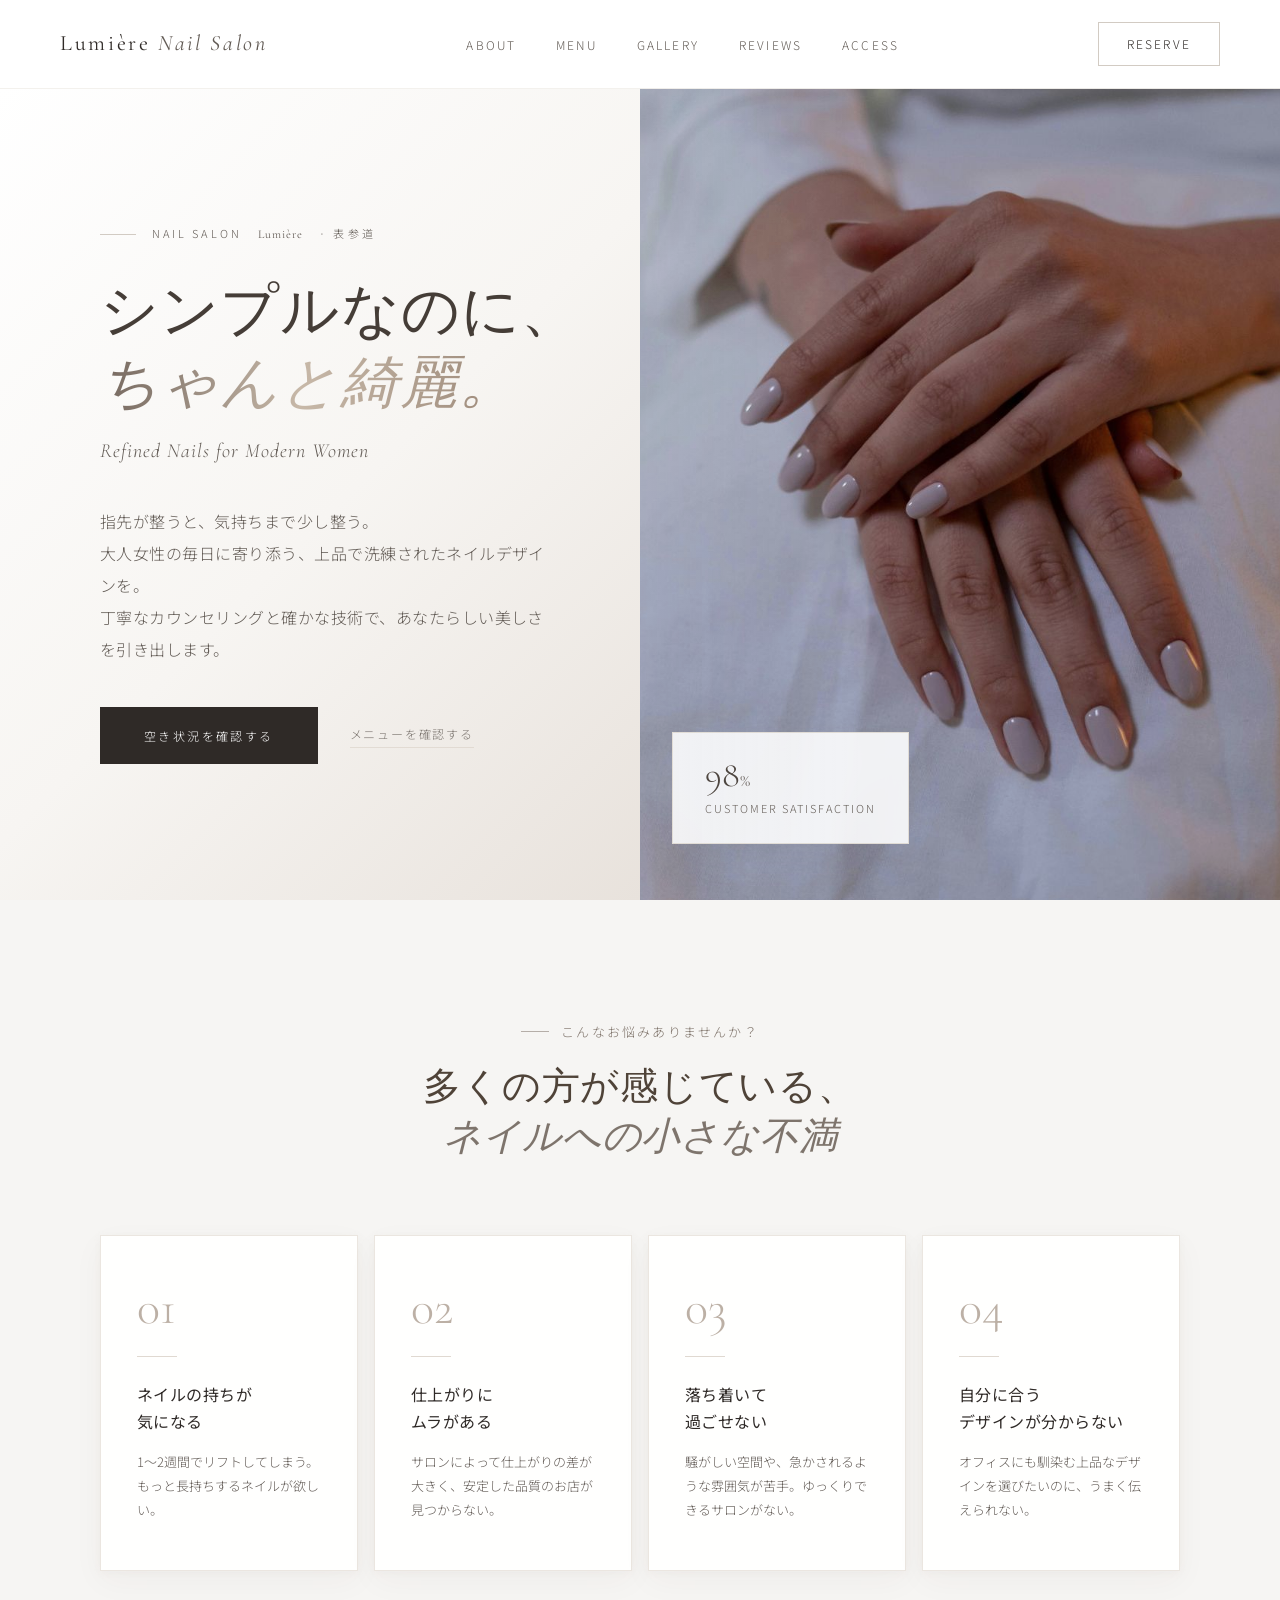
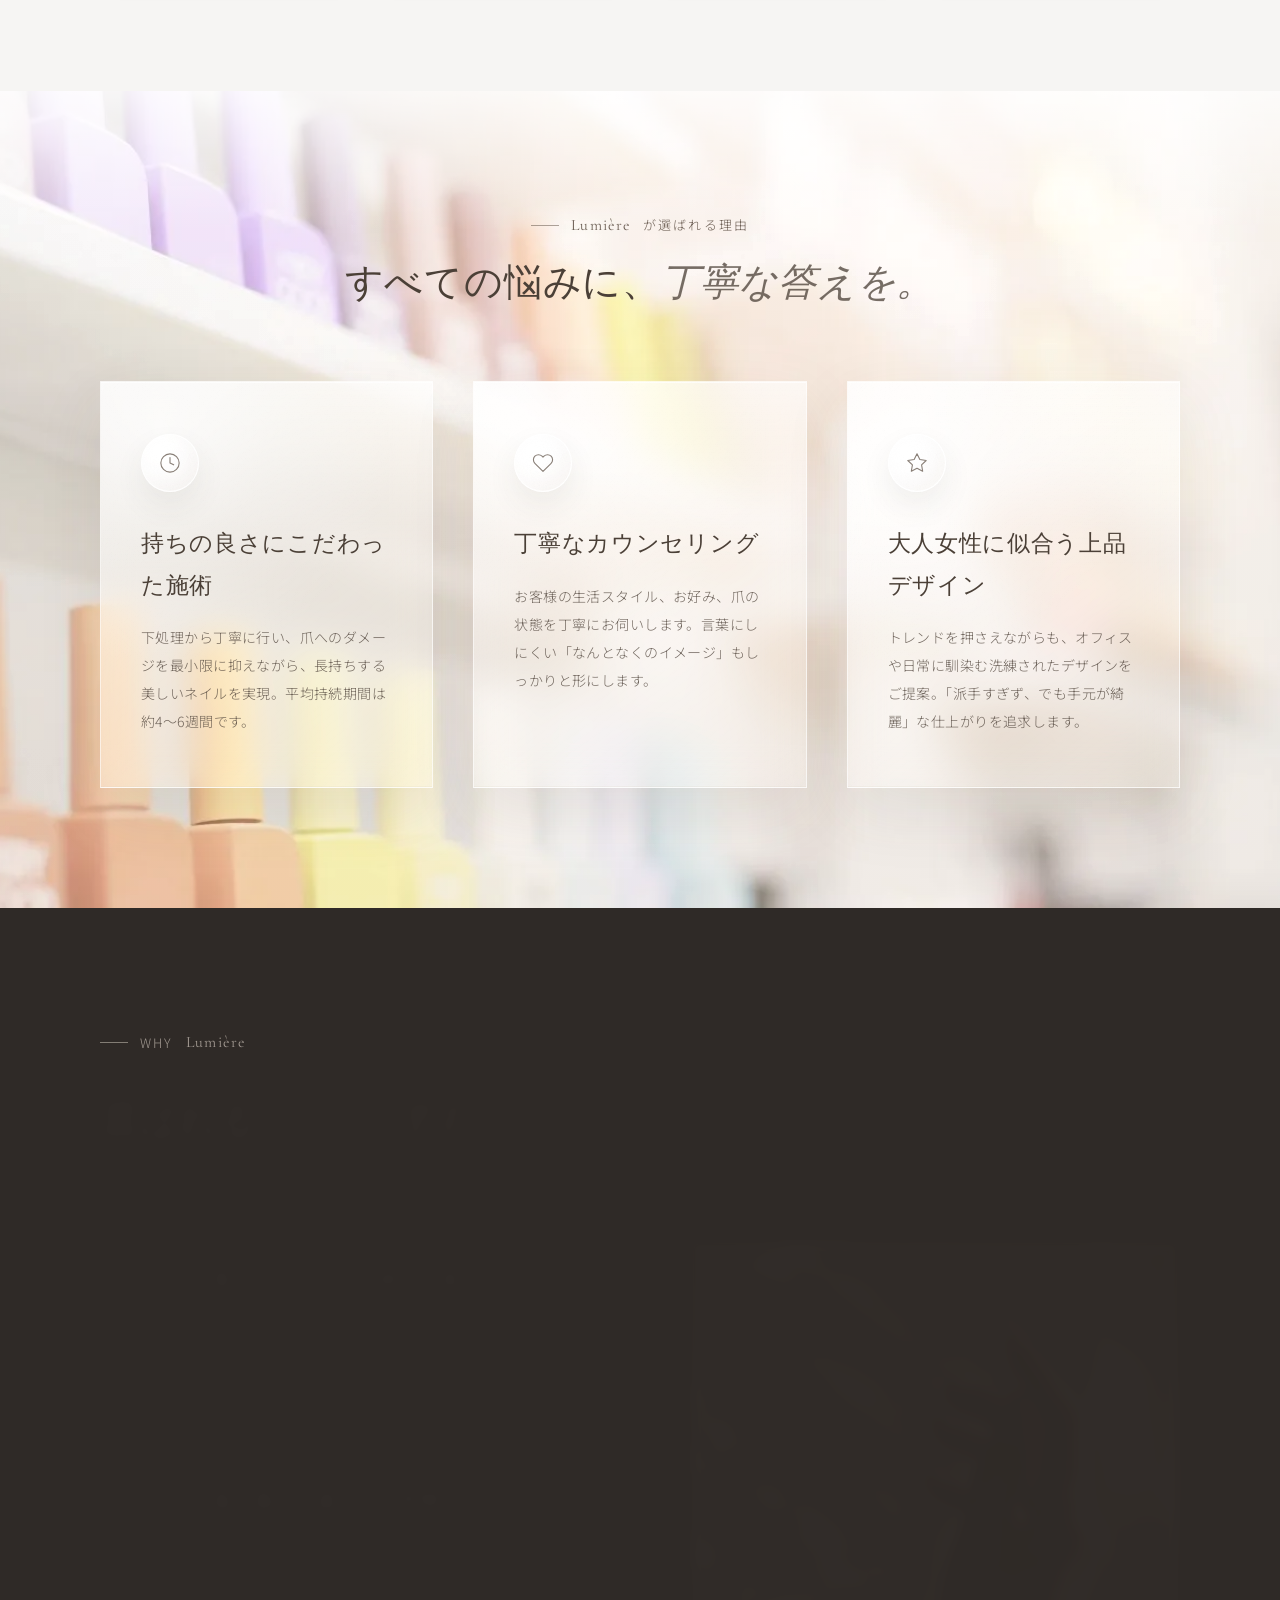
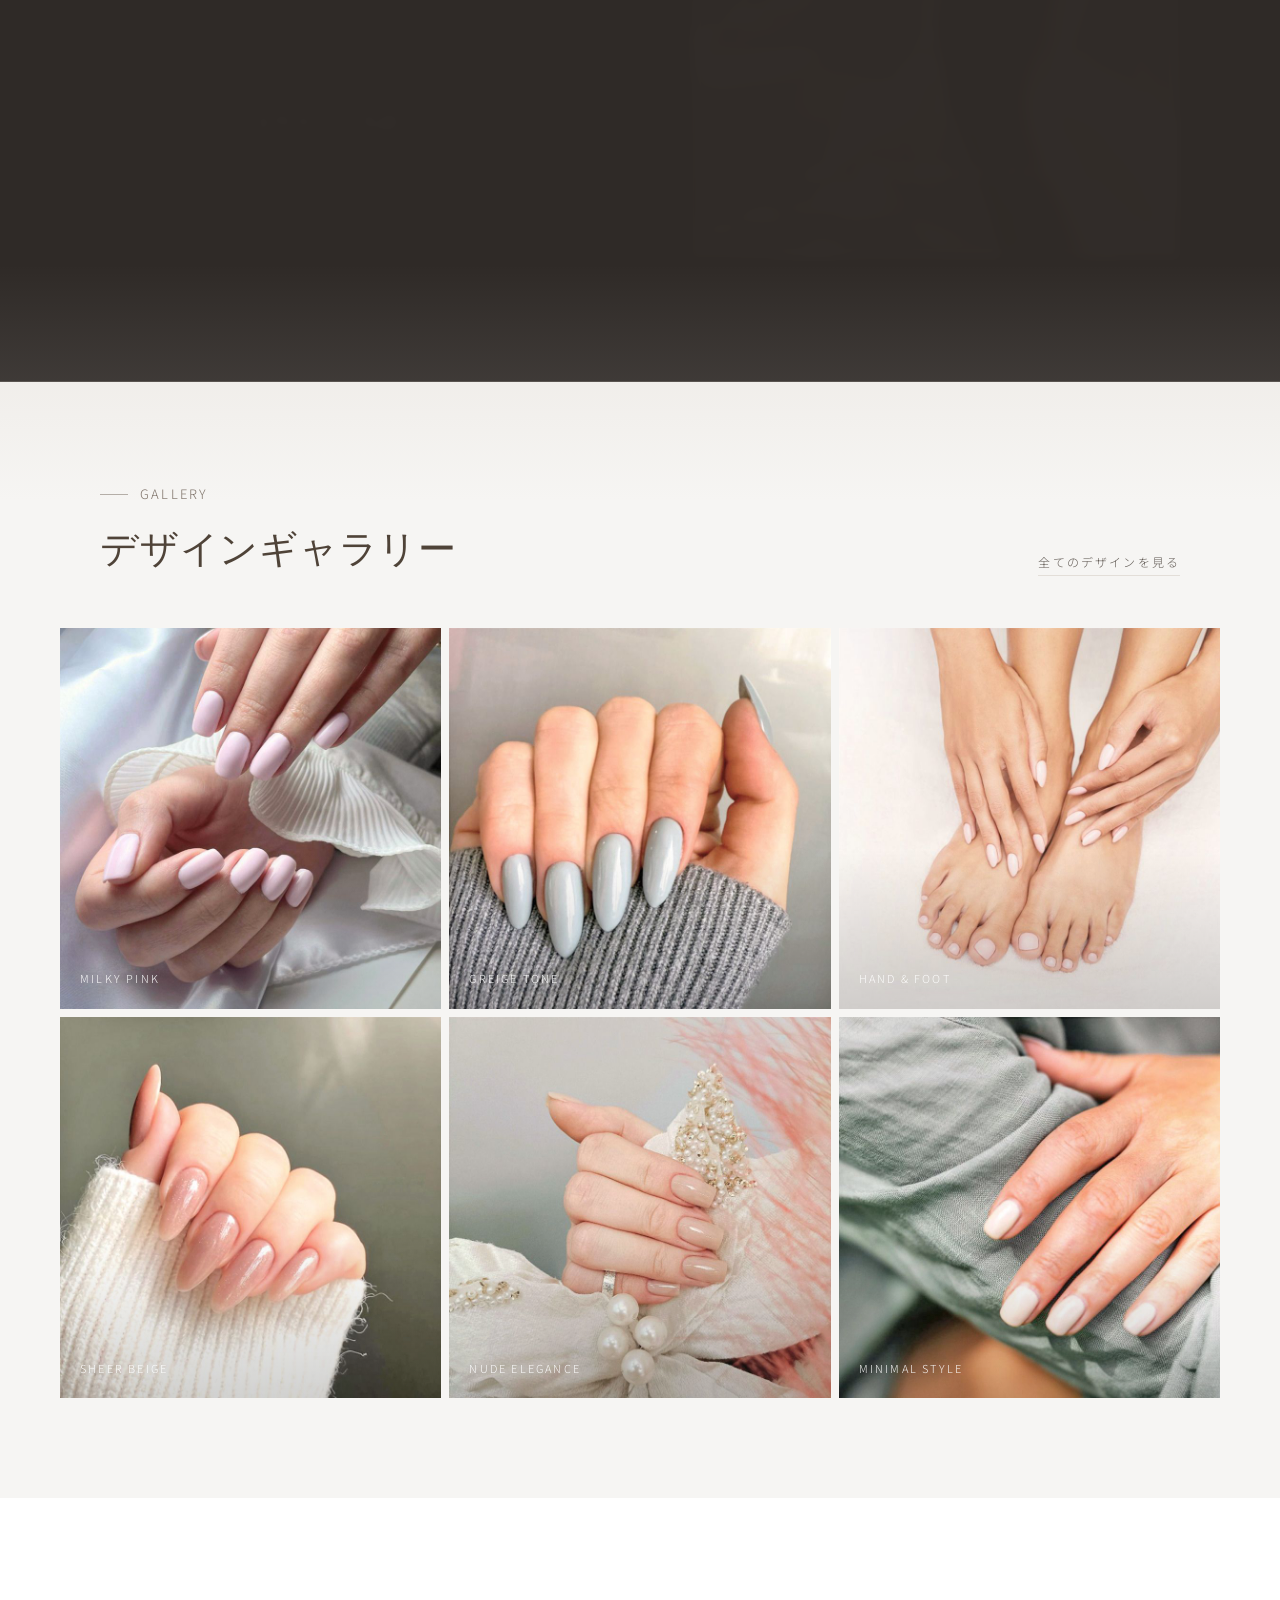
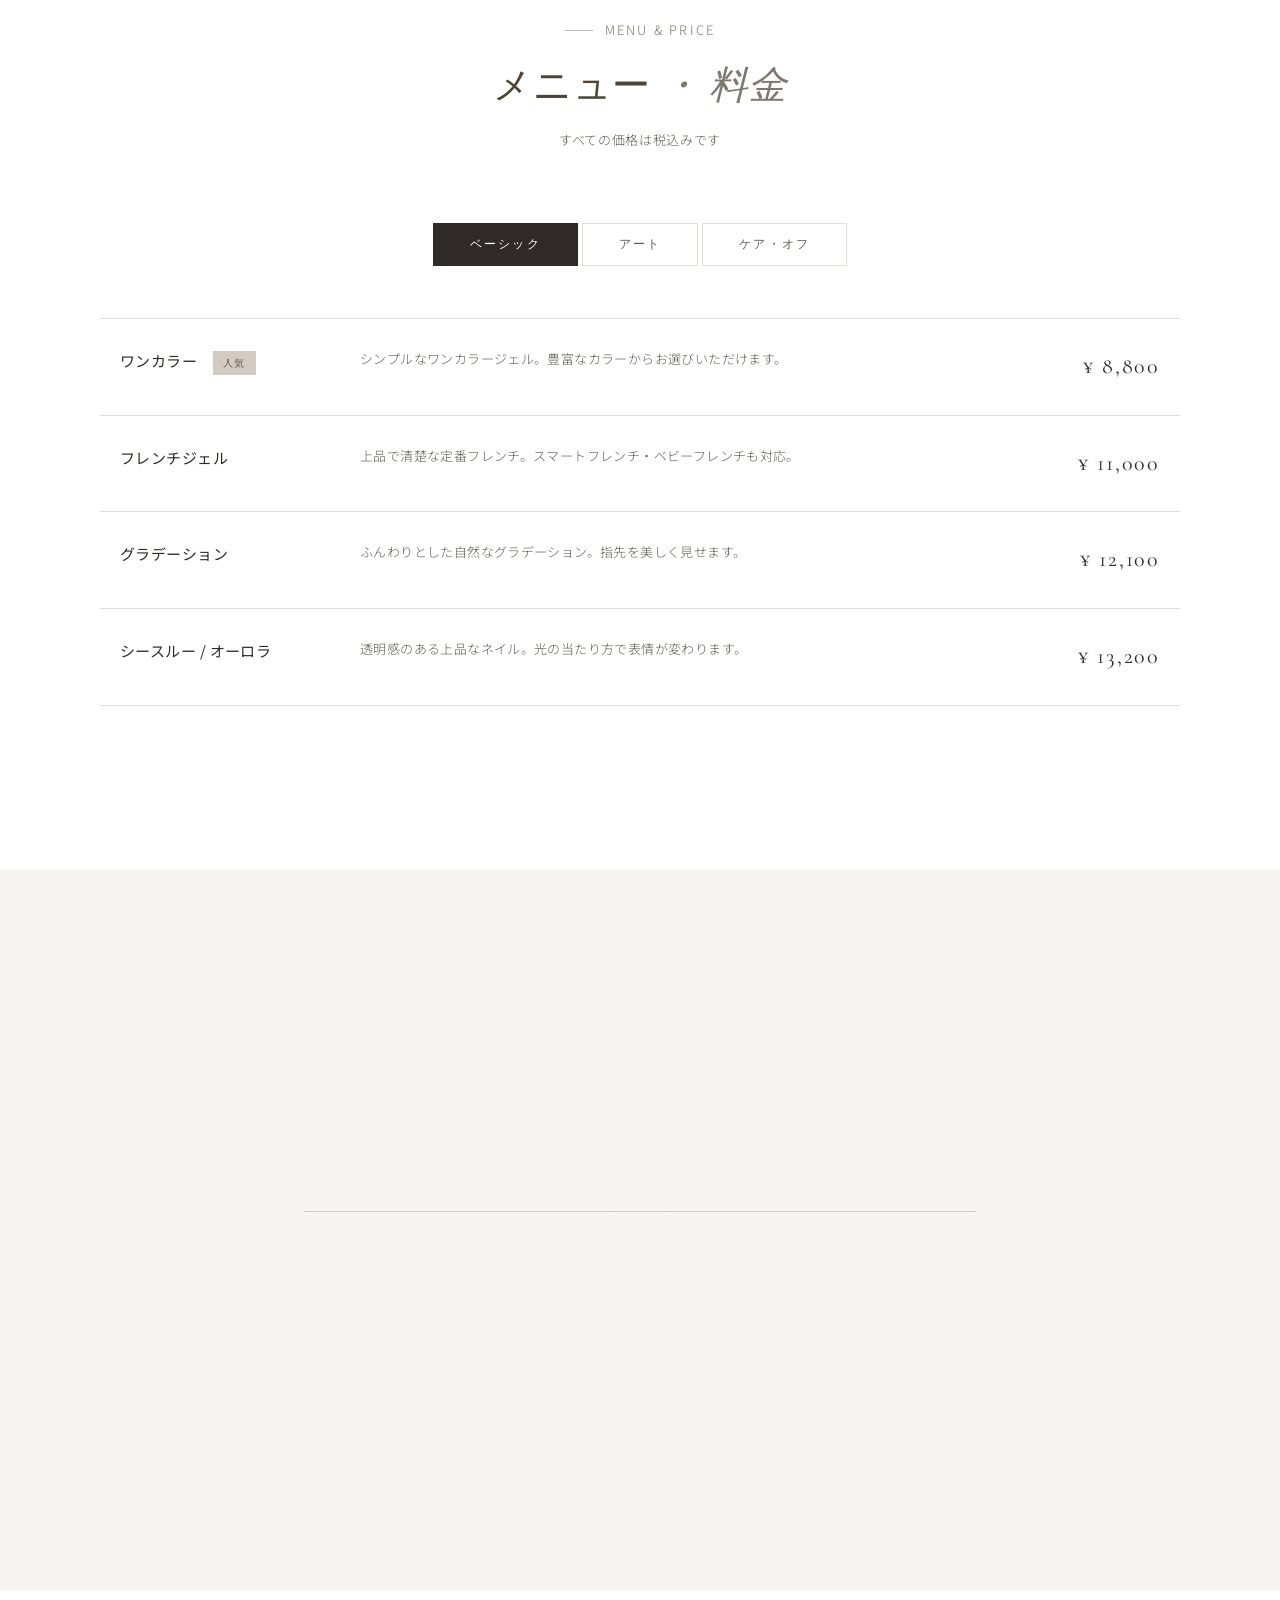
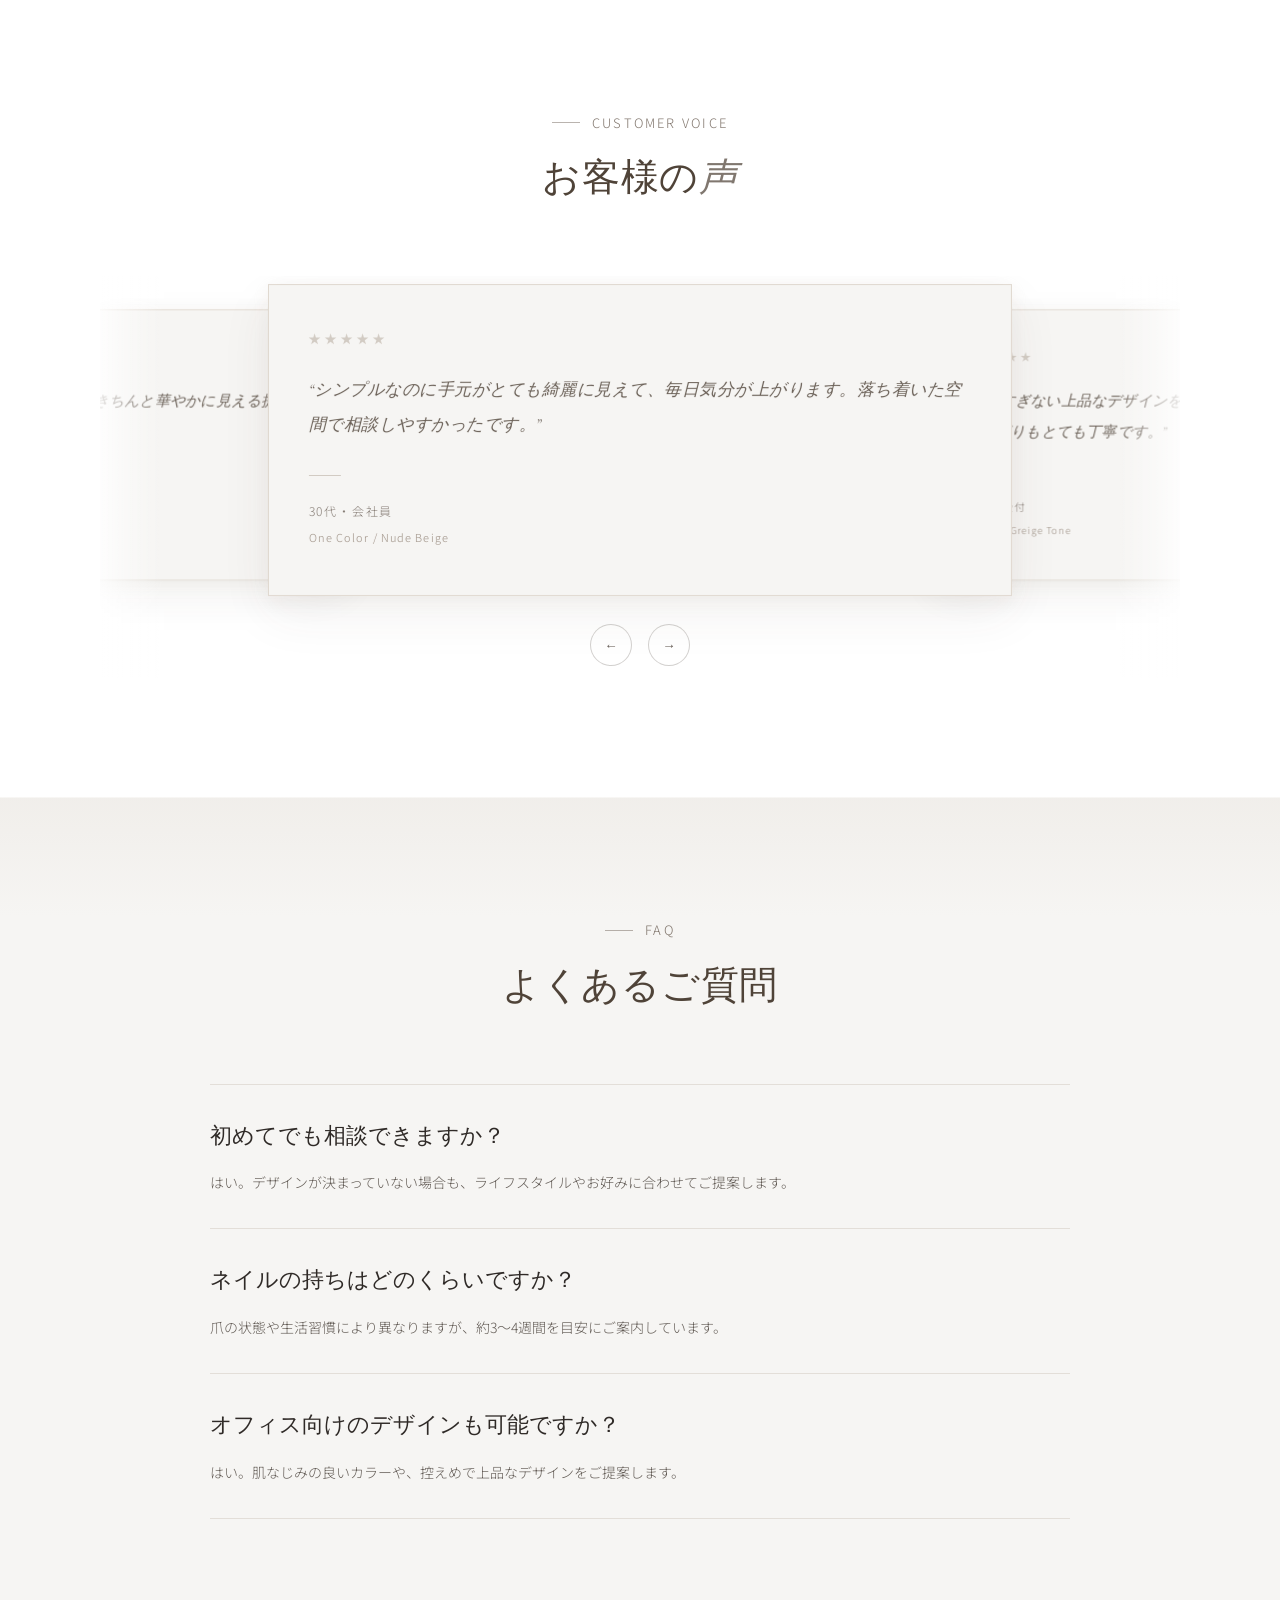
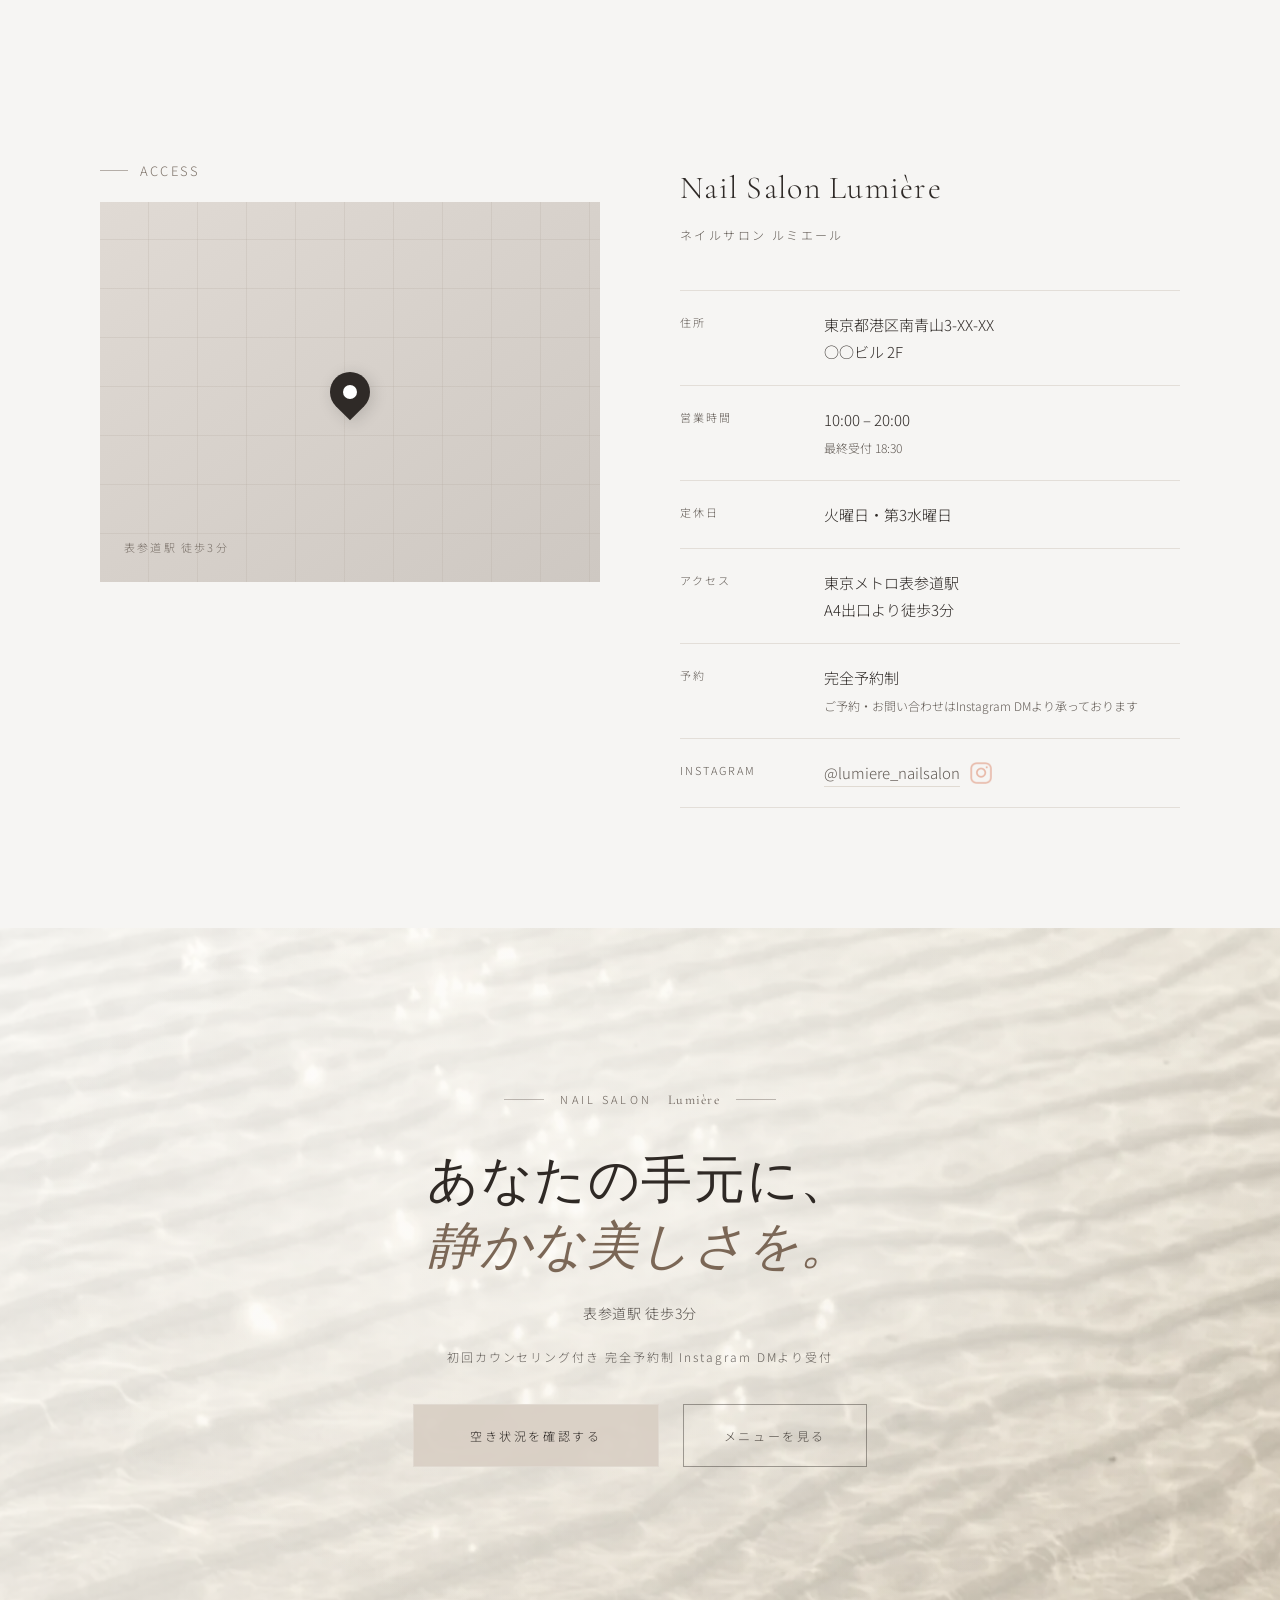
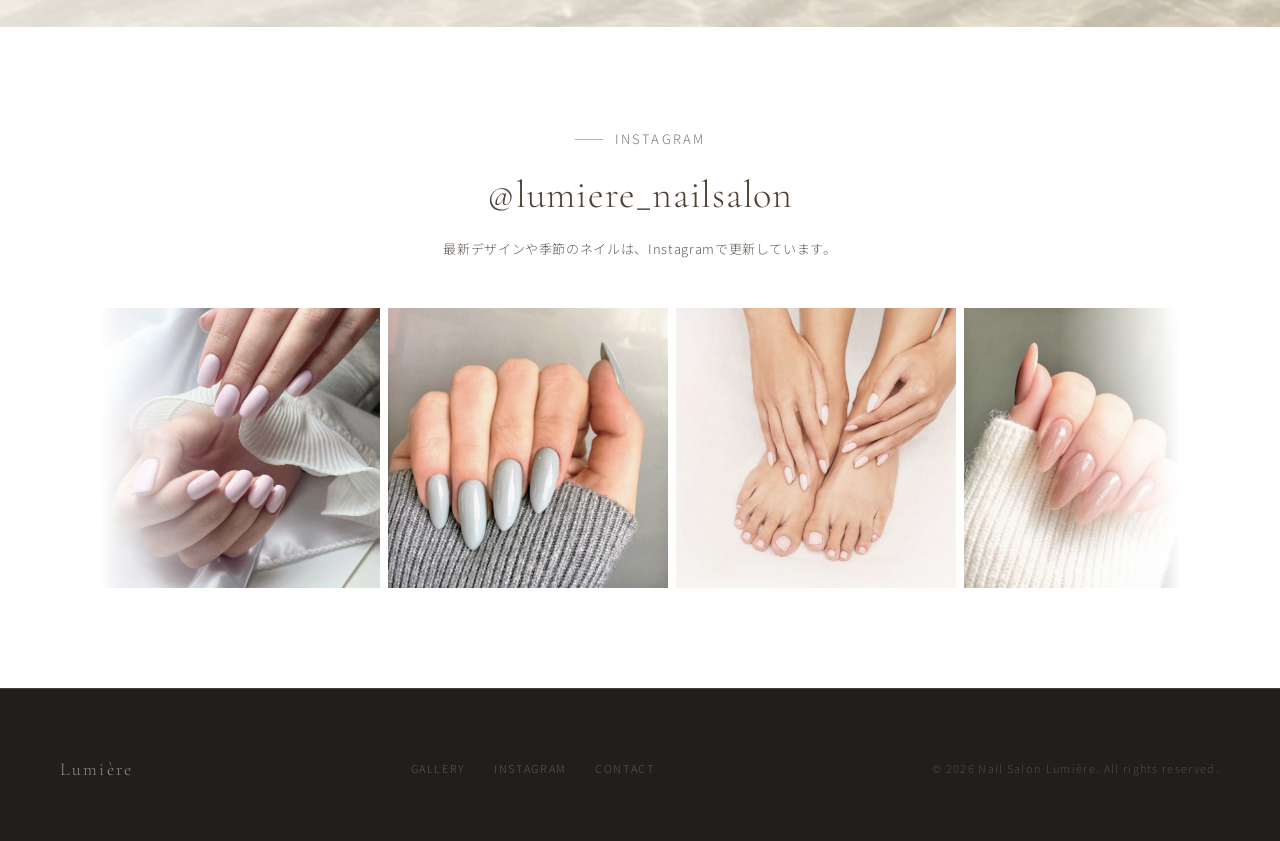
==== commit 559c4a38: "Update contact information layout in index.html" ====
--- a/index.html
+++ b/index.html
@@ -792,7 +792,9 @@
         </h2>
         <p class="cta-final-desc reveal">表参道駅 徒歩3分</p>
         <p class="cta-final-note reveal">
-          初回カウンセリング付き / 完全予約制 / Instagram DMより受付
+          <span>初回カウンセリング付き</span>
+          <span>完全予約制</span>
+          <span>Instagram DMより受付</span>
         </p>
         <div class="cta-final-actions reveal">
           <a href="#info" class="btn-light">空き状況を確認する</a>
--- a/css/responsive.css
+++ b/css/responsive.css
@@ -473,10 +473,11 @@
 
   .menu-table {
     border-collapse: separate;
-    border-spacing: 0 14px;
+    border-spacing: 0 18px;
   }
 
   .menu-table tr {
+    display: block;
     padding: 22px 20px;
     background: rgba(255, 255, 255, 0.72);
     border: 1px solid rgba(216, 207, 196, 0.62);
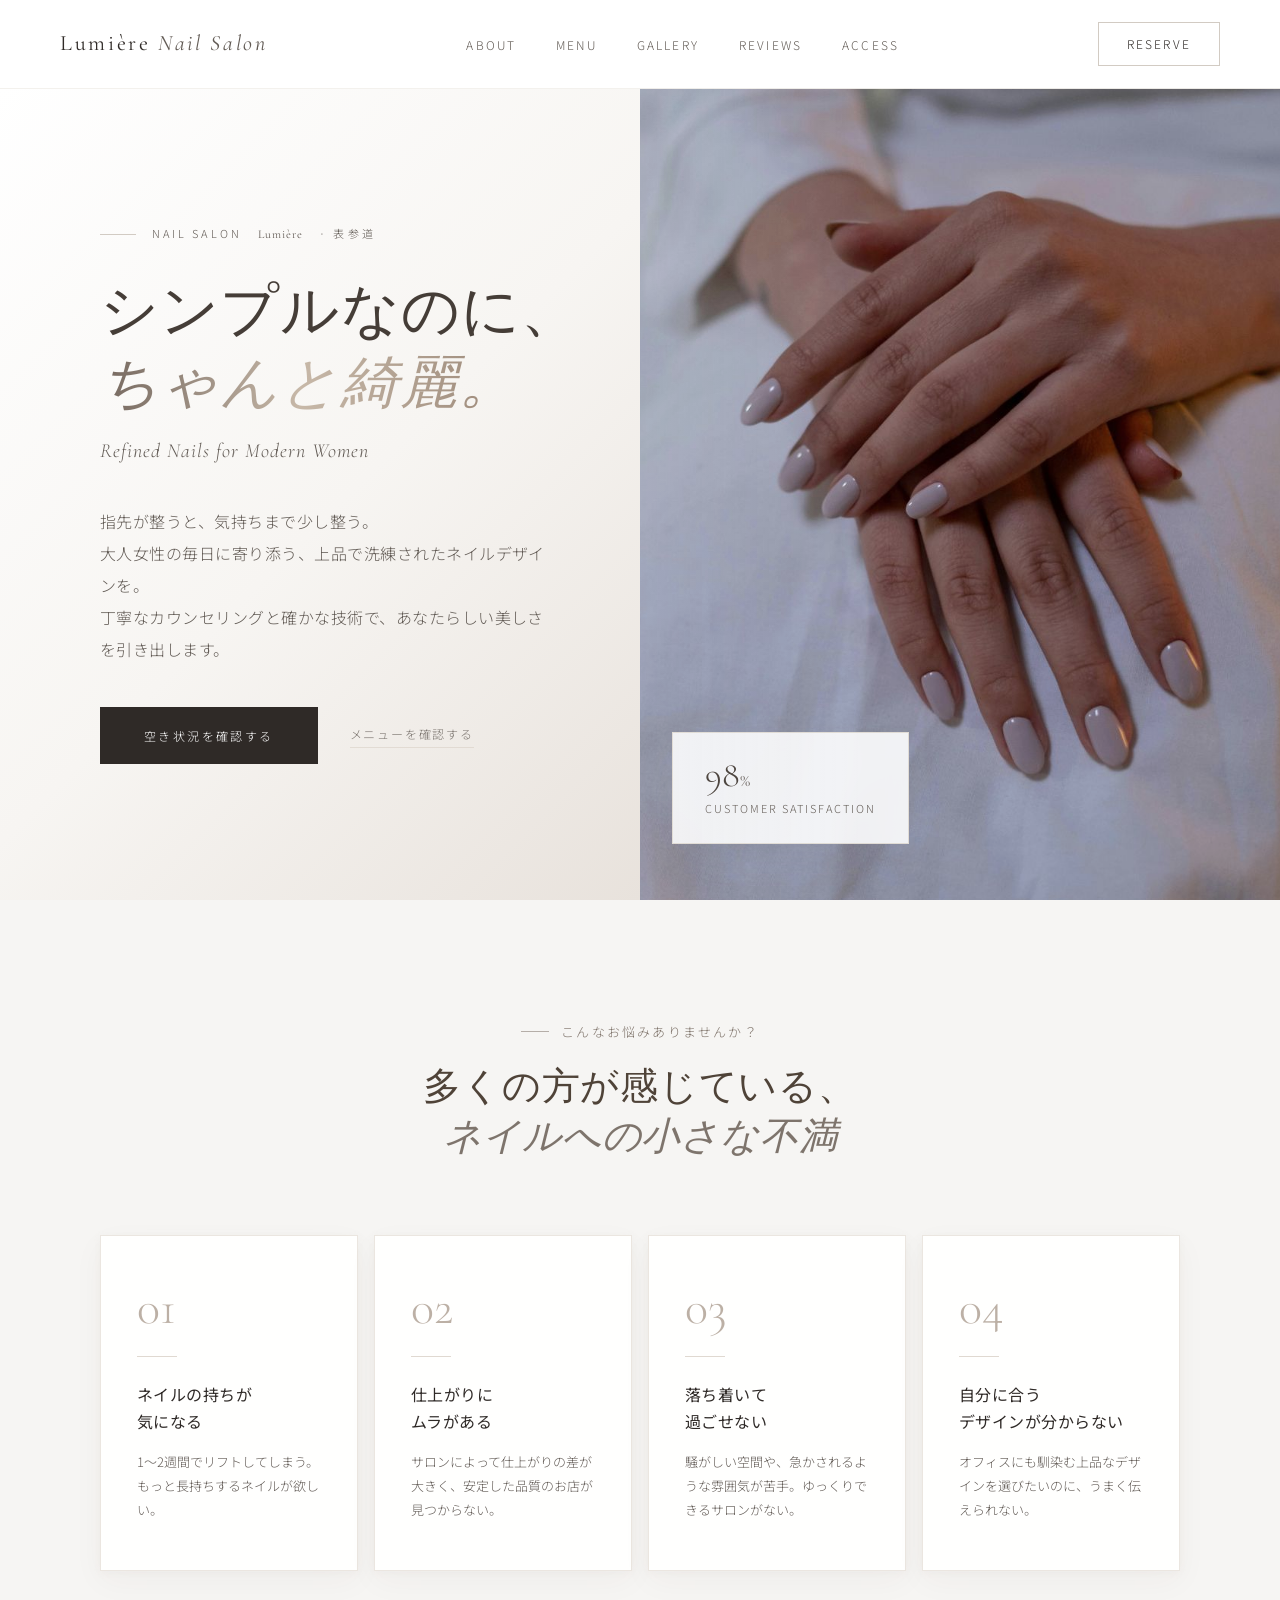
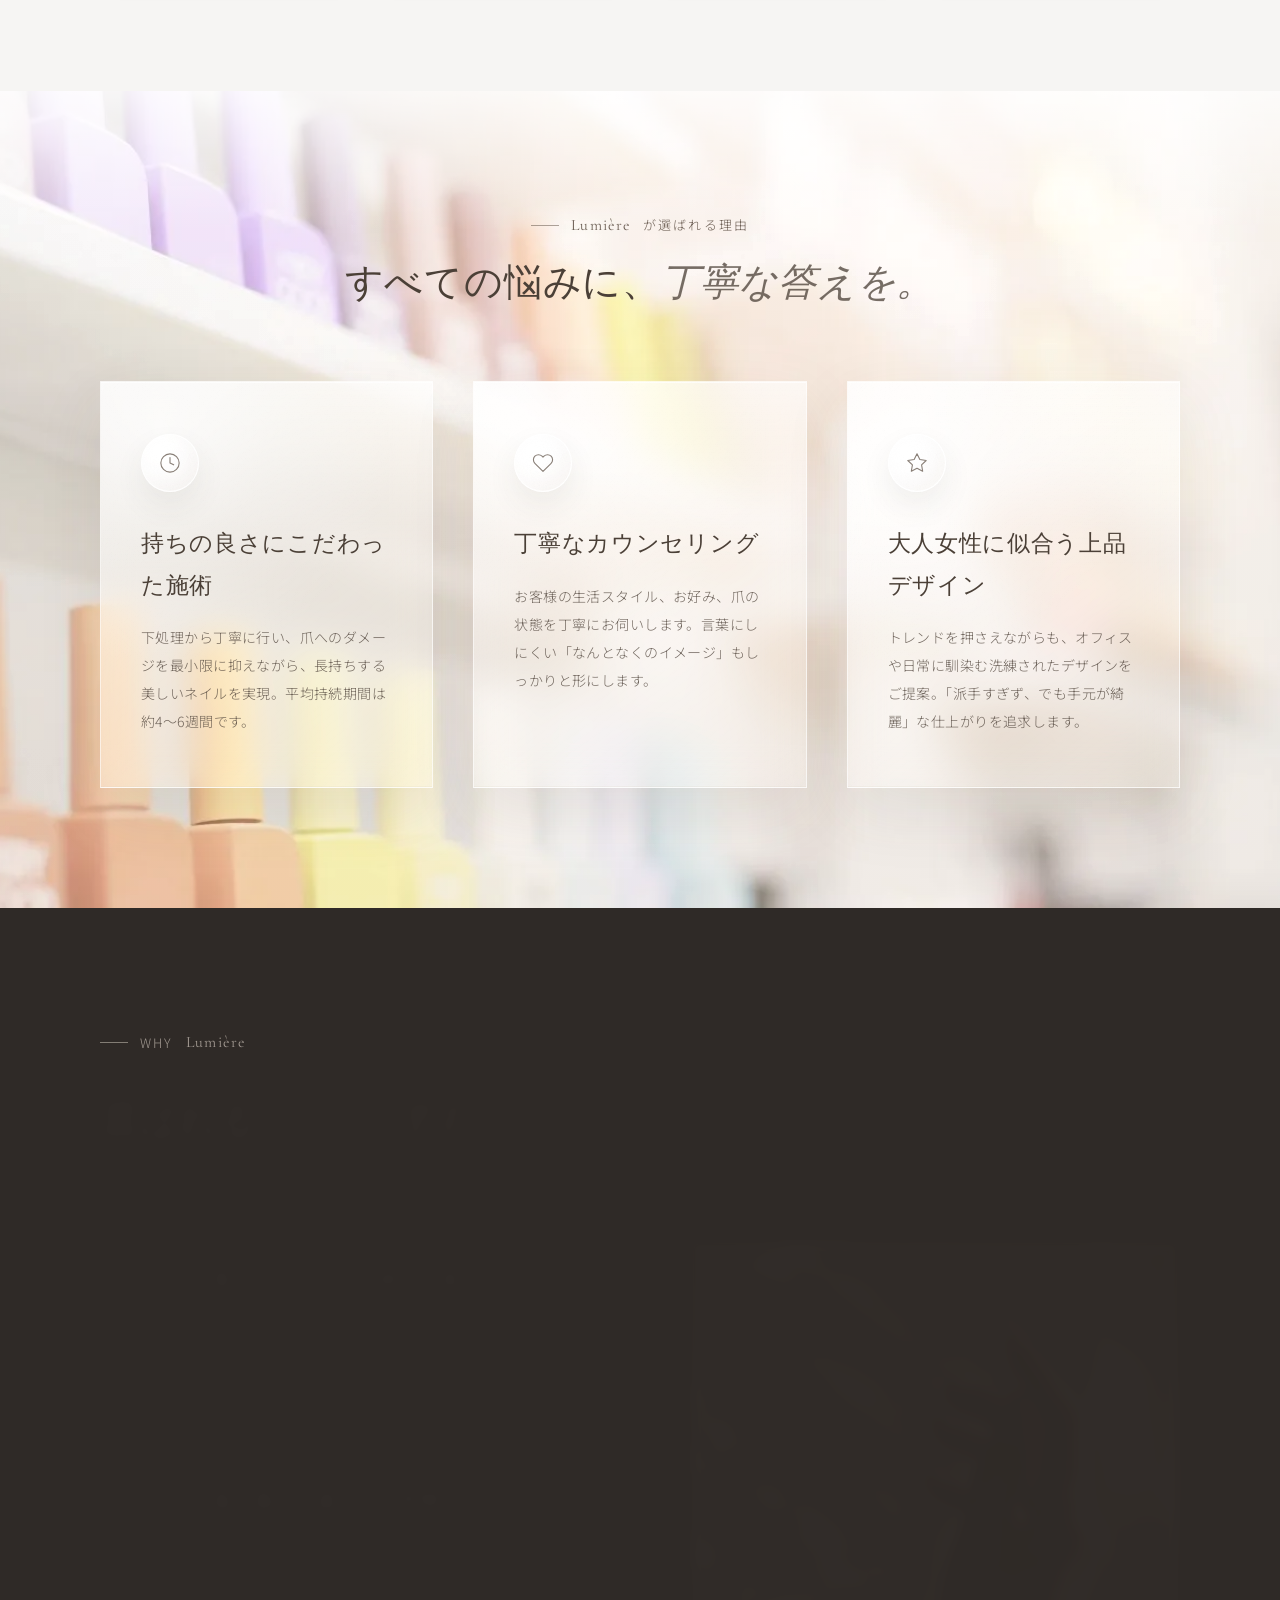
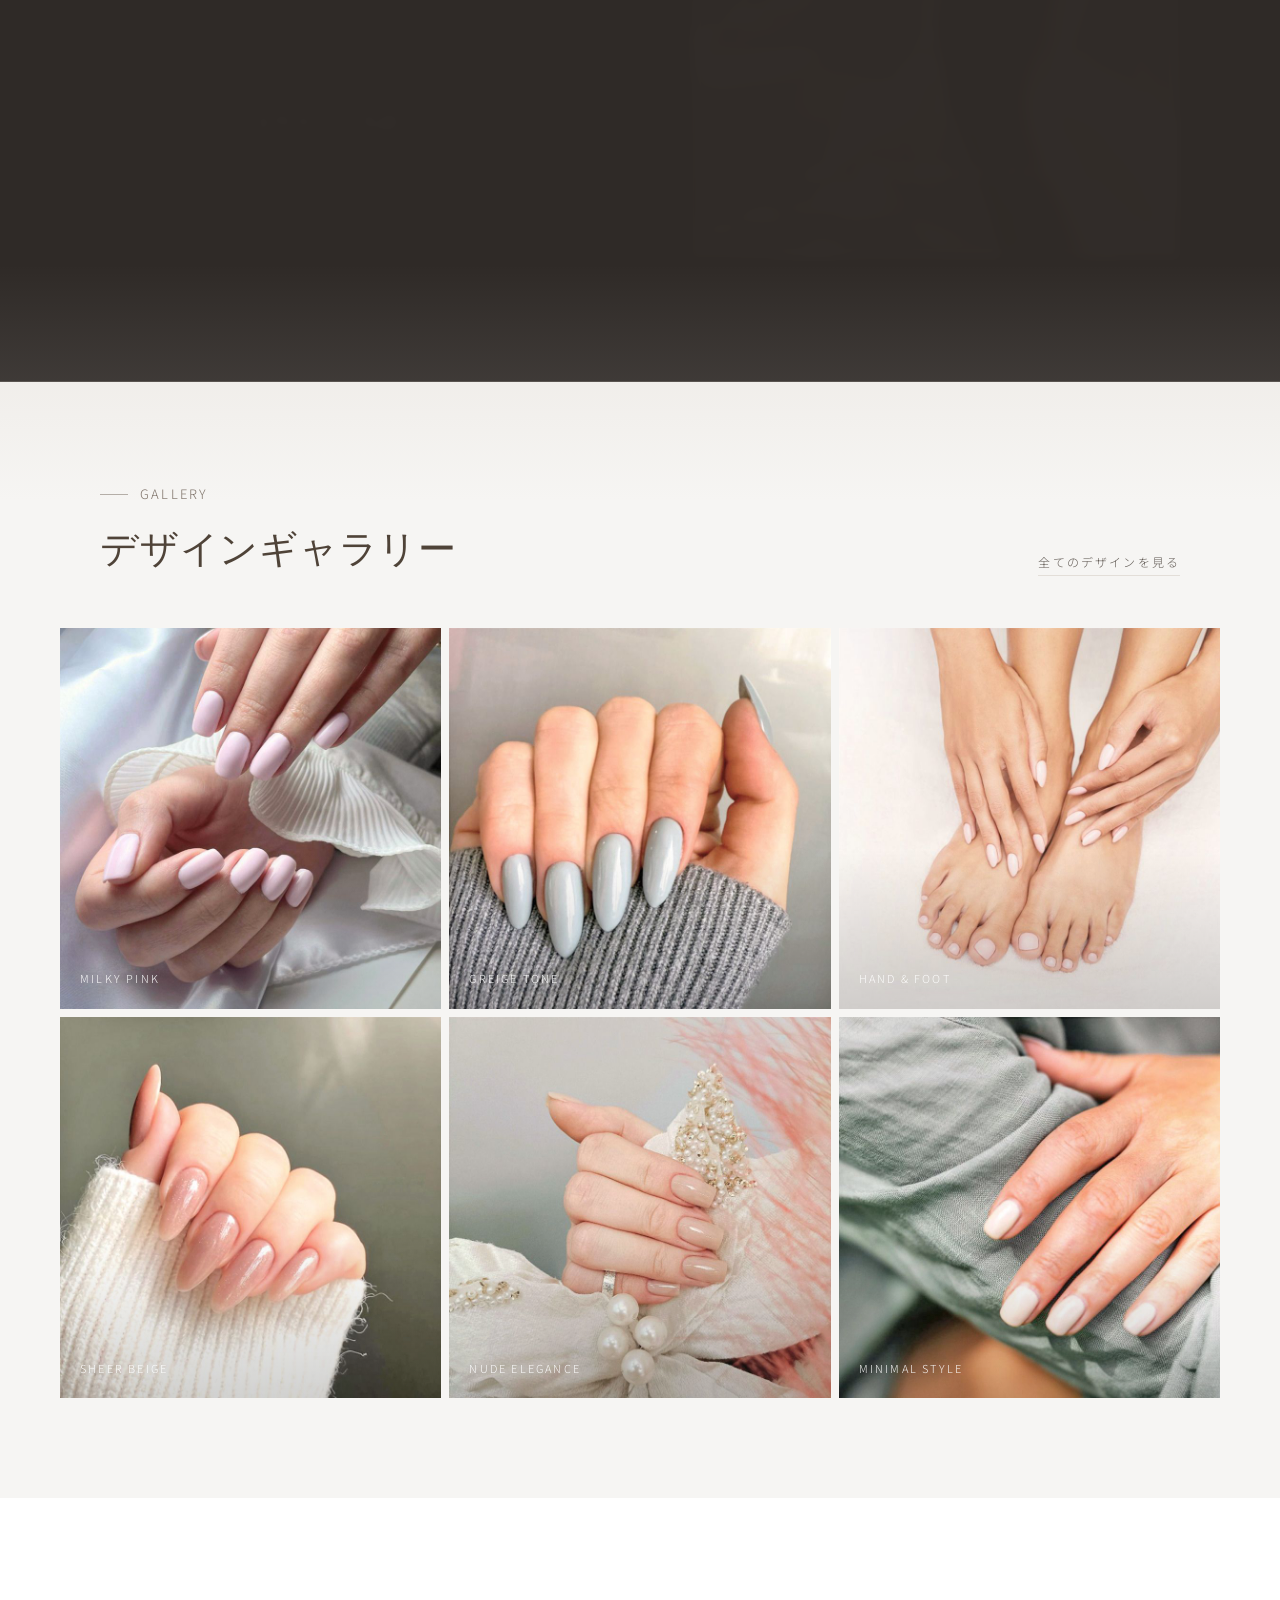
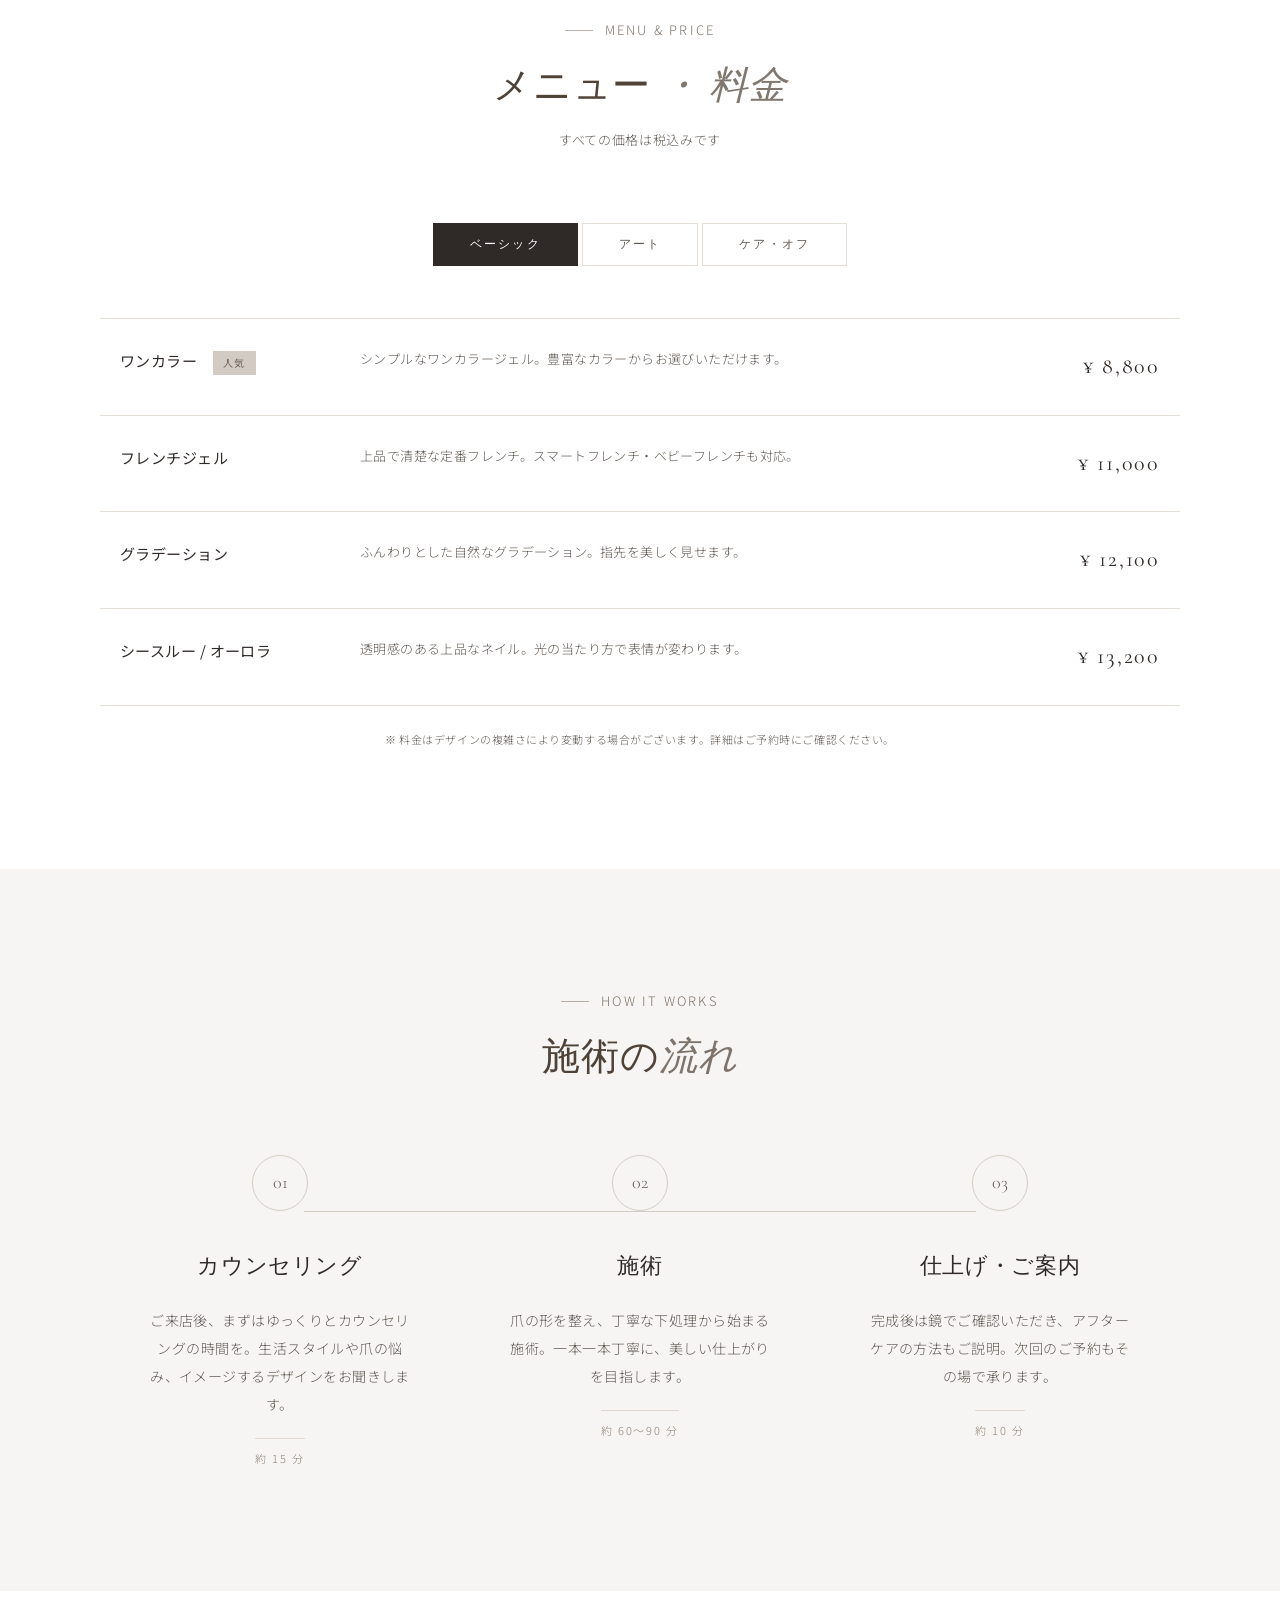
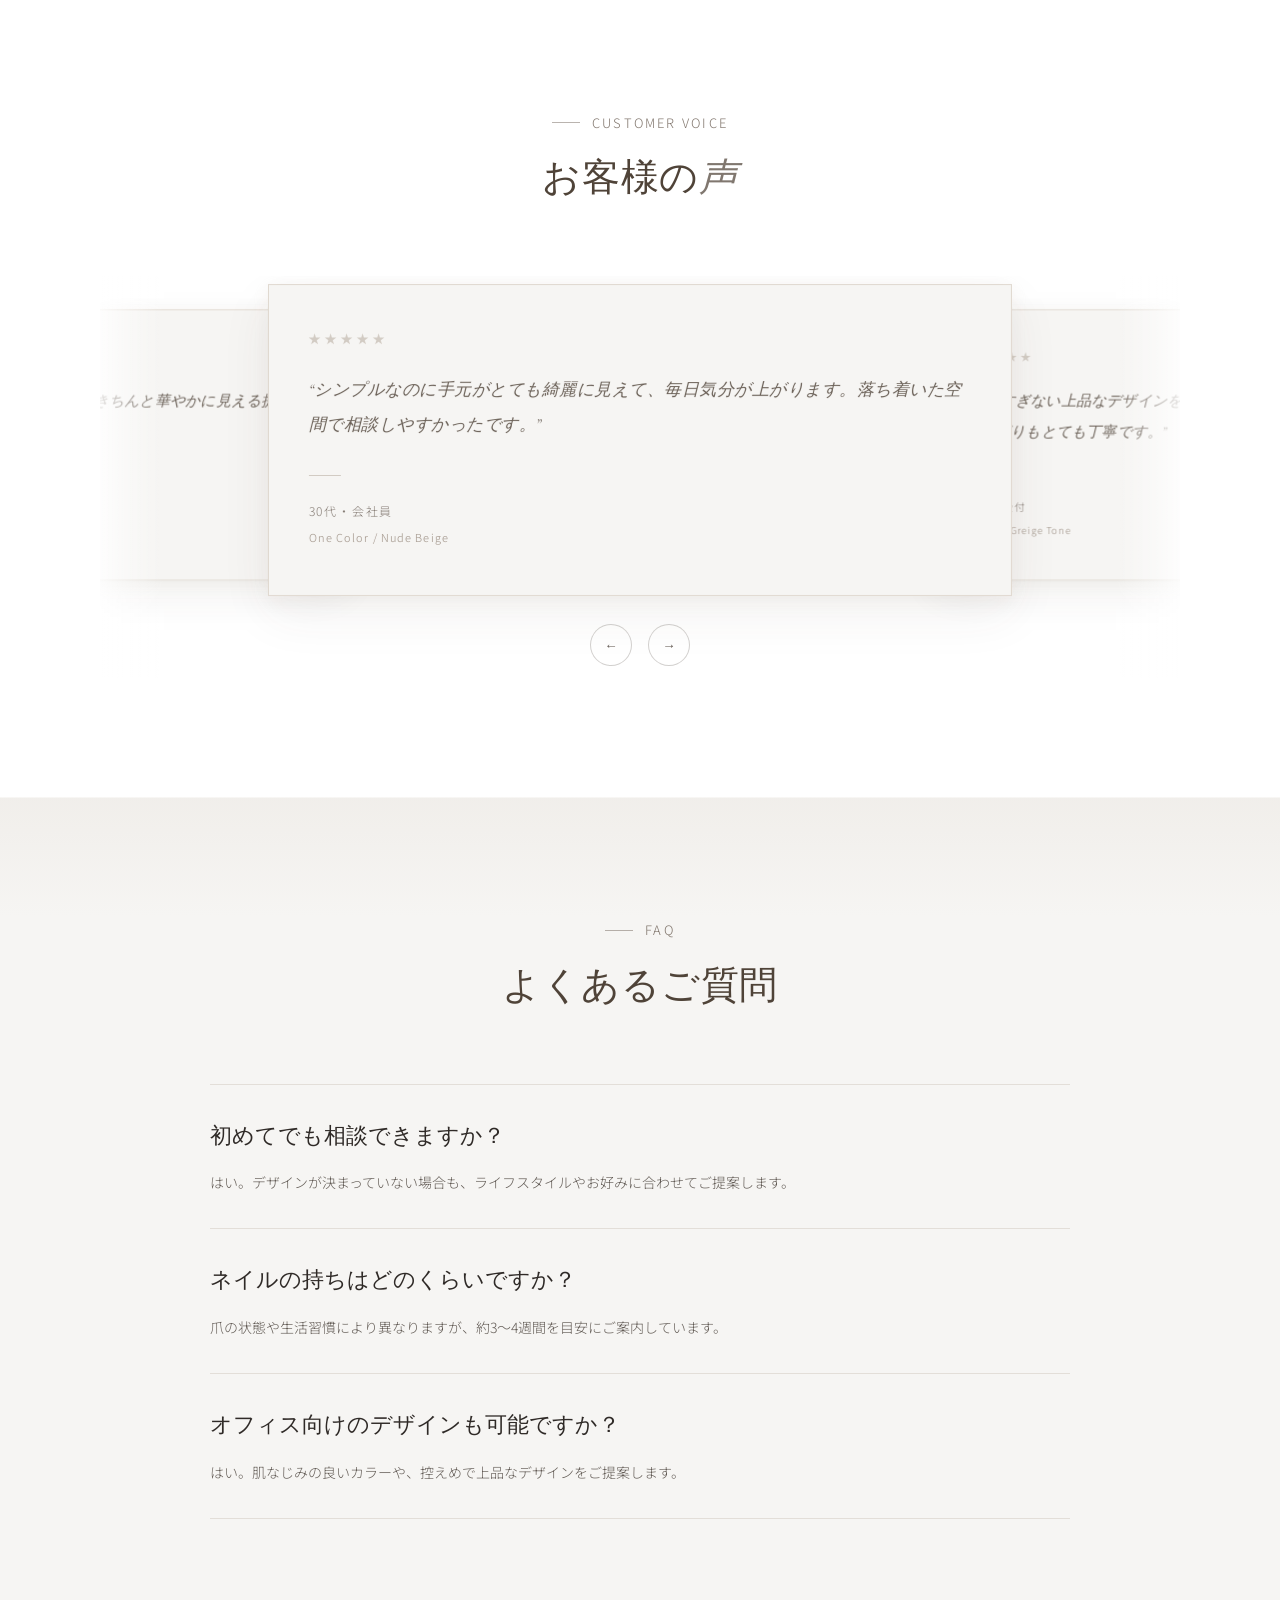
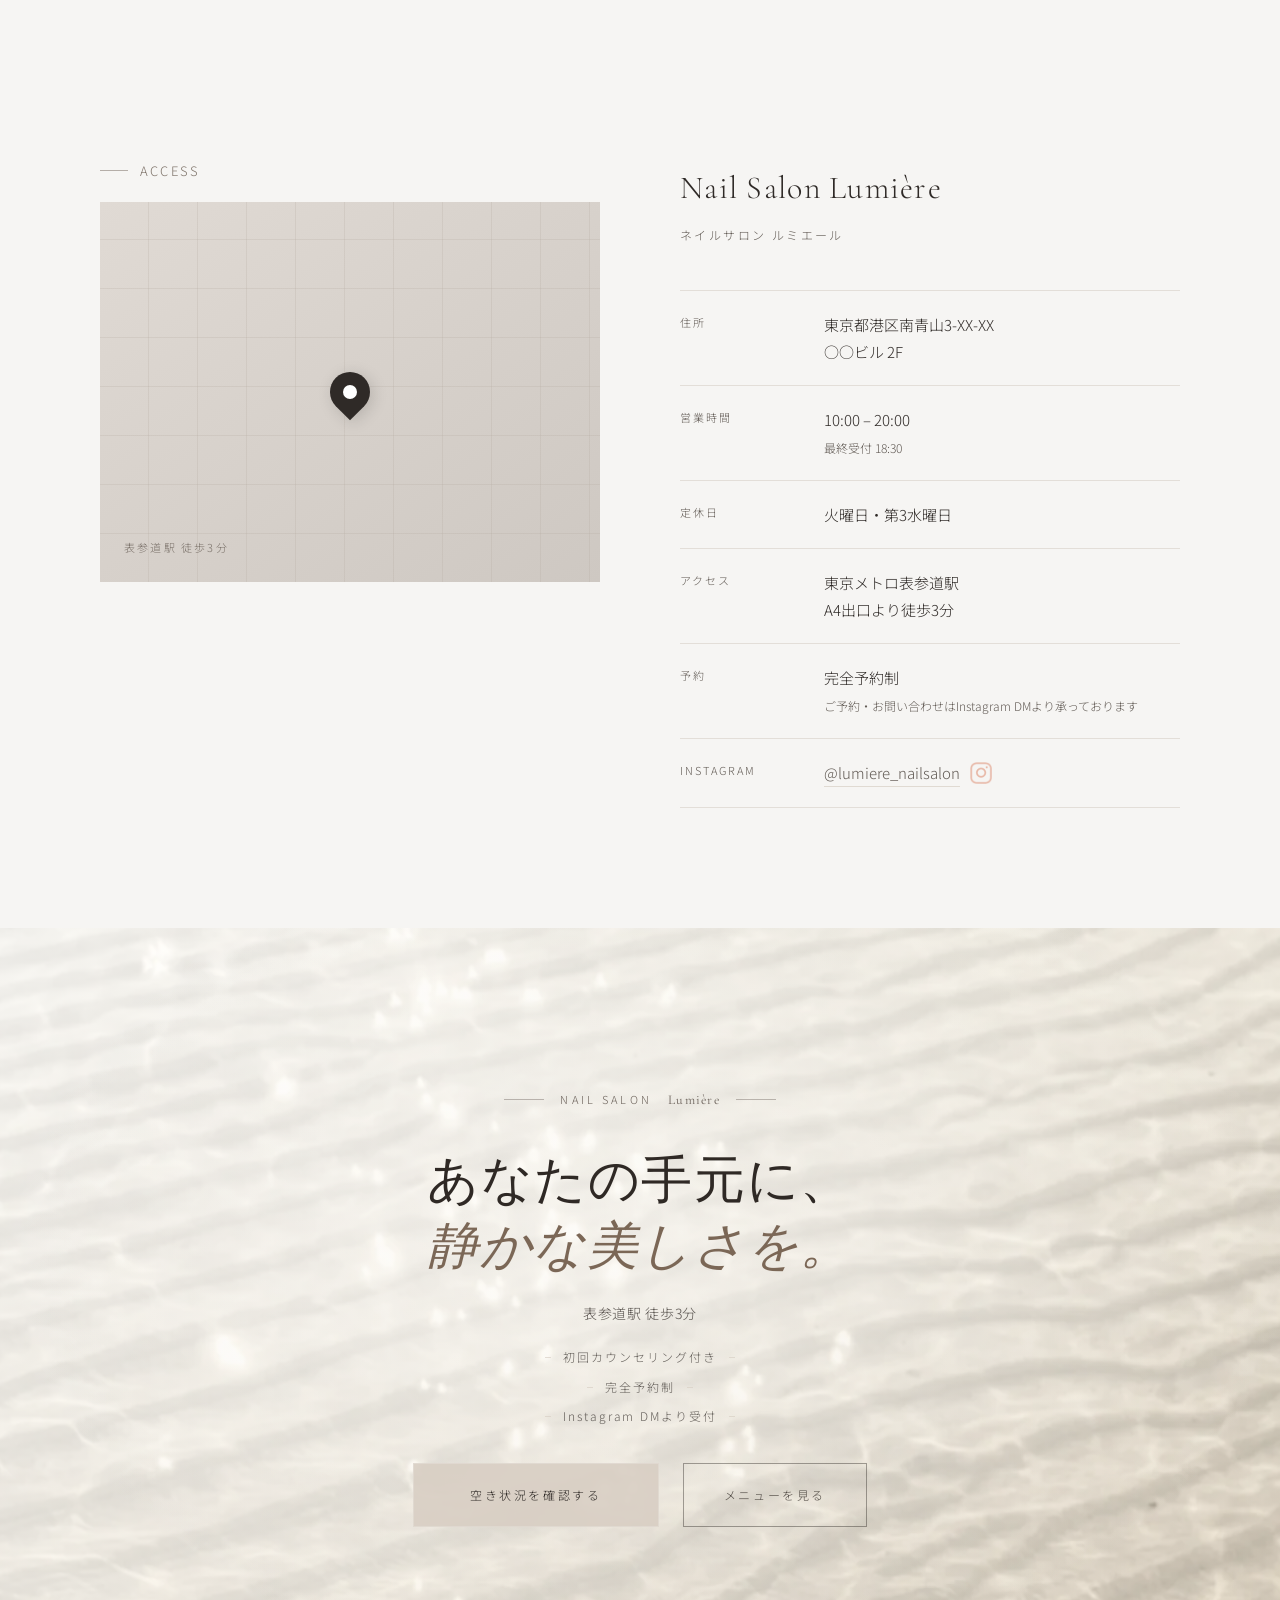
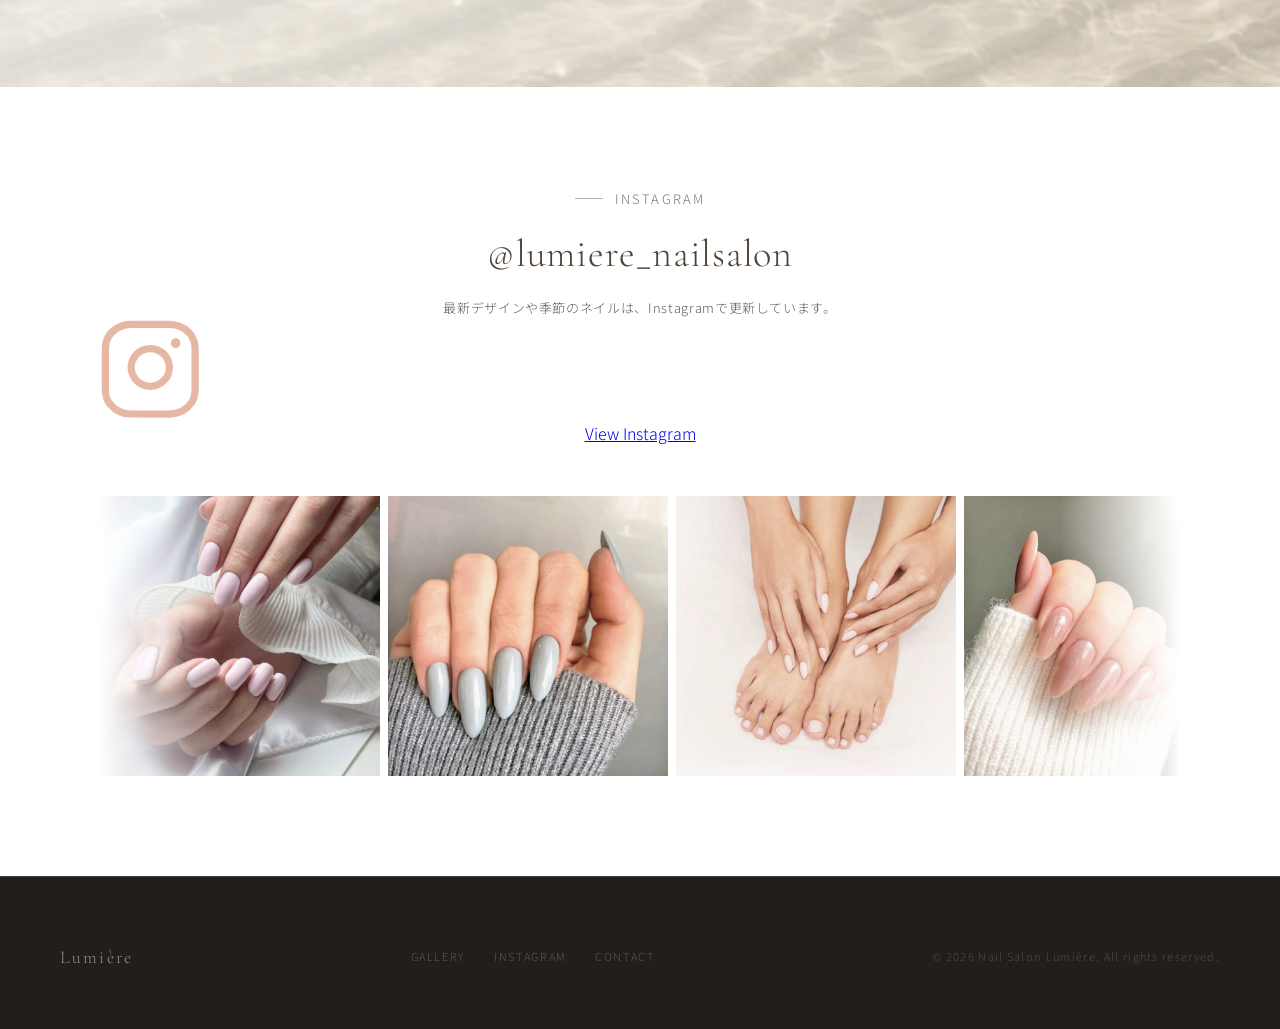
==== commit a21b9f43: "Update index.html" ====
--- a/index.html
+++ b/index.html
@@ -809,8 +809,18 @@
           <p class="section-label section-label-center">Instagram</p>
           <h2 class="section-title">@lumiere_nailsalon</h2>
           <p class="instagram-desc">
-            最新デザインや季節のネイルは、Instagramで更新しています。
+            最新デザインや季節のネイルは、<br class="sp-only" />Instagramで更新しています。
           </p>
+          <a
+  href="https://www.instagram.com/"
+  class="instagram-link"
+  target="_blank"
+  rel="noopener noreferrer"
+  aria-label="Instagramを開く"
+>
+  <img src="images/icon-sns.png" alt="Instagram" />
+  <span>View Instagram</span>
+</a>
         </div>
 
         <div class="instagram-marquee">
--- a/css/sections.css
+++ b/css/sections.css
@@ -1586,10 +1586,38 @@
 }
 
 .cta-final-note {
+  display: flex;
+  flex-direction: column;
+  align-items: center;
+  gap: 8px;
   font-size: 12px;
   letter-spacing: 0.16em;
+  text-align: center;
   color: rgba(47, 41, 37, 0.72);
   margin-bottom: 36px;
+}
+
+.cta-final-note span {
+  position: relative;
+  padding: 0 18px;
+}
+
+.cta-final-note span::before,
+.cta-final-note span::after {
+  content: "";
+  position: absolute;
+  top: 50%;
+  width: 6px;
+  height: 1px;
+  background: rgba(216, 207, 196, 0.68);
+}
+
+.cta-final-note span::before {
+  left: 0;
+}
+
+.cta-final-note span::after {
+  right: 0;
 }
 
 .cta-final-actions {
@@ -1678,8 +1706,10 @@
   filter: brightness(1.02) saturate(0.95);
 }
 
-.instagram-marquee:hover .instagram-track {
-  animation-play-state: paused;
+@media (hover: hover) and (pointer: fine) {
+  .instagram-marquee:hover .instagram-track {
+    animation-play-state: paused;
+  }
 }
 
 @keyframes instagramMarquee {
--- a/css/responsive.css
+++ b/css/responsive.css
@@ -473,15 +473,14 @@
 
   .menu-table {
     border-collapse: separate;
-    border-spacing: 0 18px;
+    border-spacing: 0 22px;
   }
 
   .menu-table tr {
-    display: block;
-    padding: 22px 20px;
-    background: rgba(255, 255, 255, 0.72);
-    border: 1px solid rgba(216, 207, 196, 0.62);
-    box-shadow: 0 12px 32px rgba(69, 58, 50, 0.05);
+    padding: 24px 22px;
+    background: rgba(255, 255, 255, 0.78);
+    border: 1px solid rgba(216, 207, 196, 0.42);
+    box-shadow: 0 14px 34px rgba(69, 58, 50, 0.04), 0 2px 10px rgba(216, 207, 196, 0.08);      
   }
 
   .menu-table tr:first-child {
@@ -509,6 +508,7 @@
 
   .menu-table td:last-child {
     width: 100%;
+    padding-bottom: 4px;
     text-align: left;
     font-size: 22px;
   }
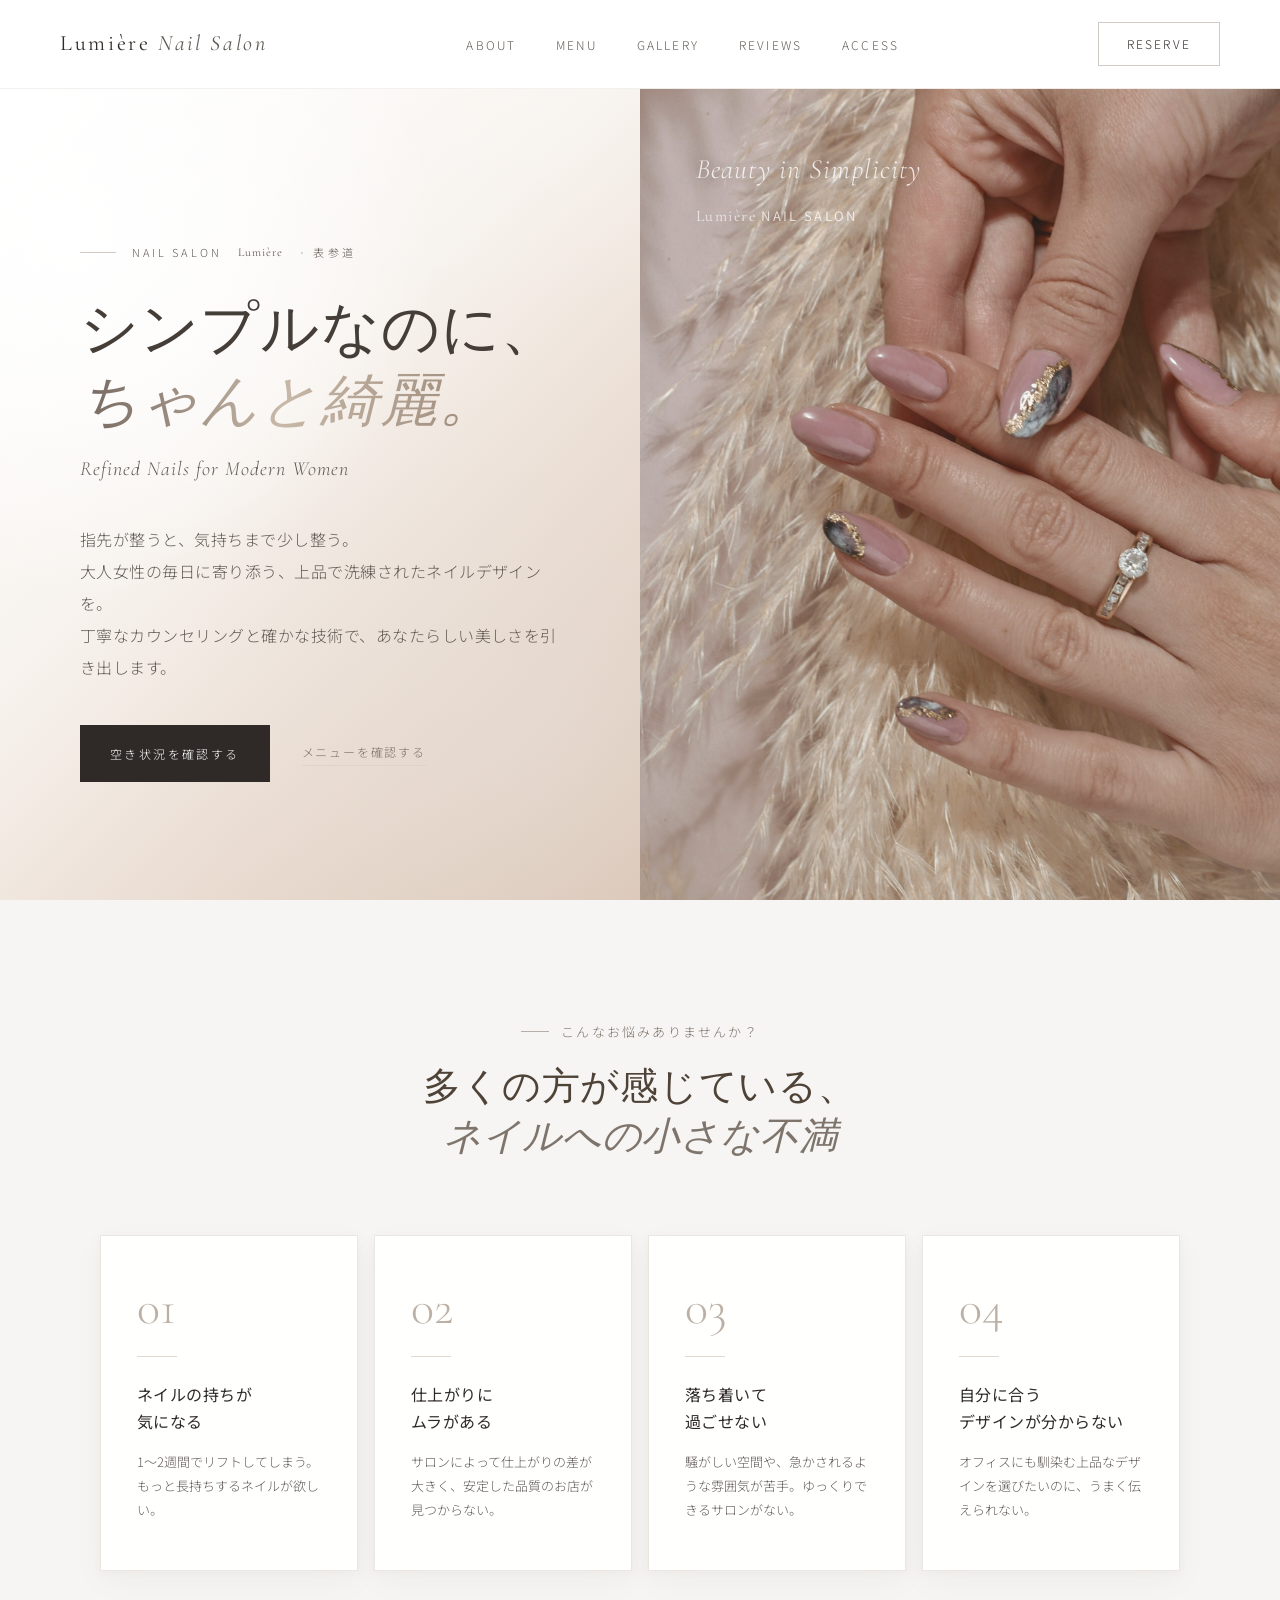
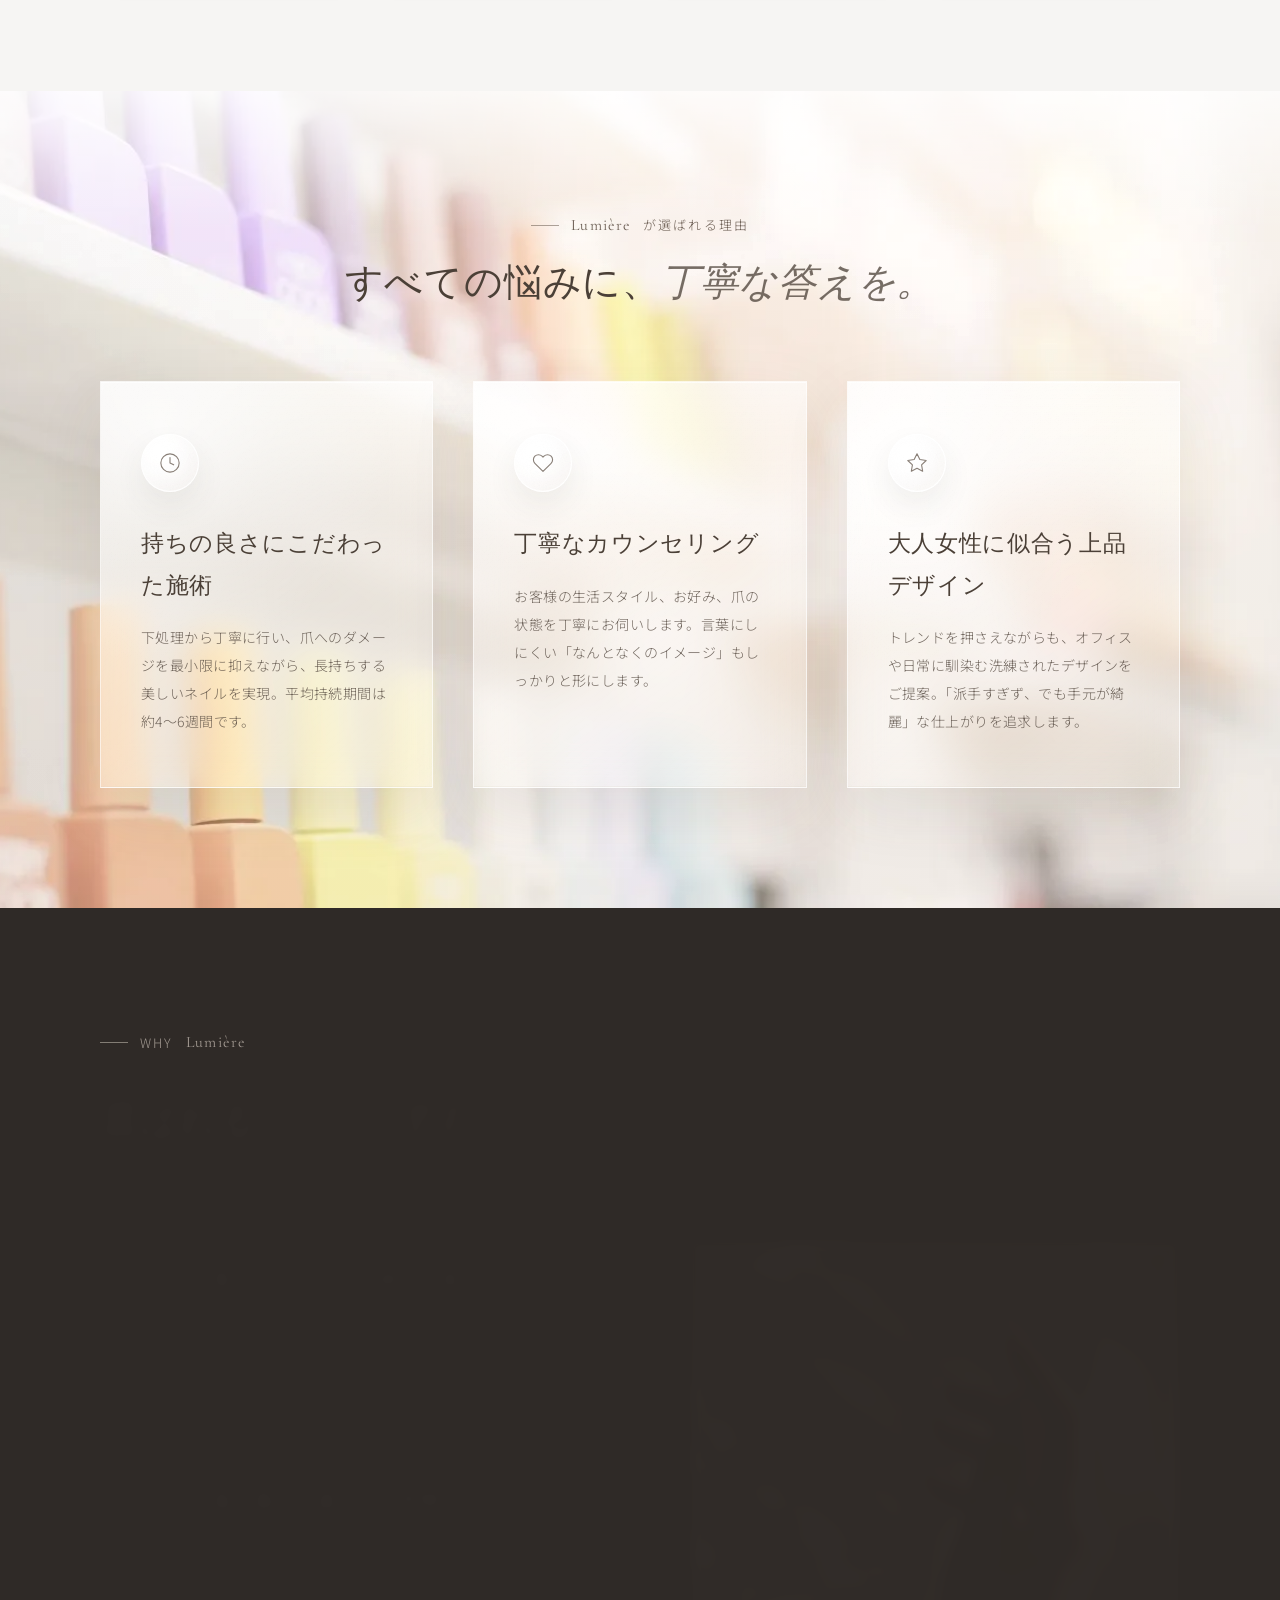
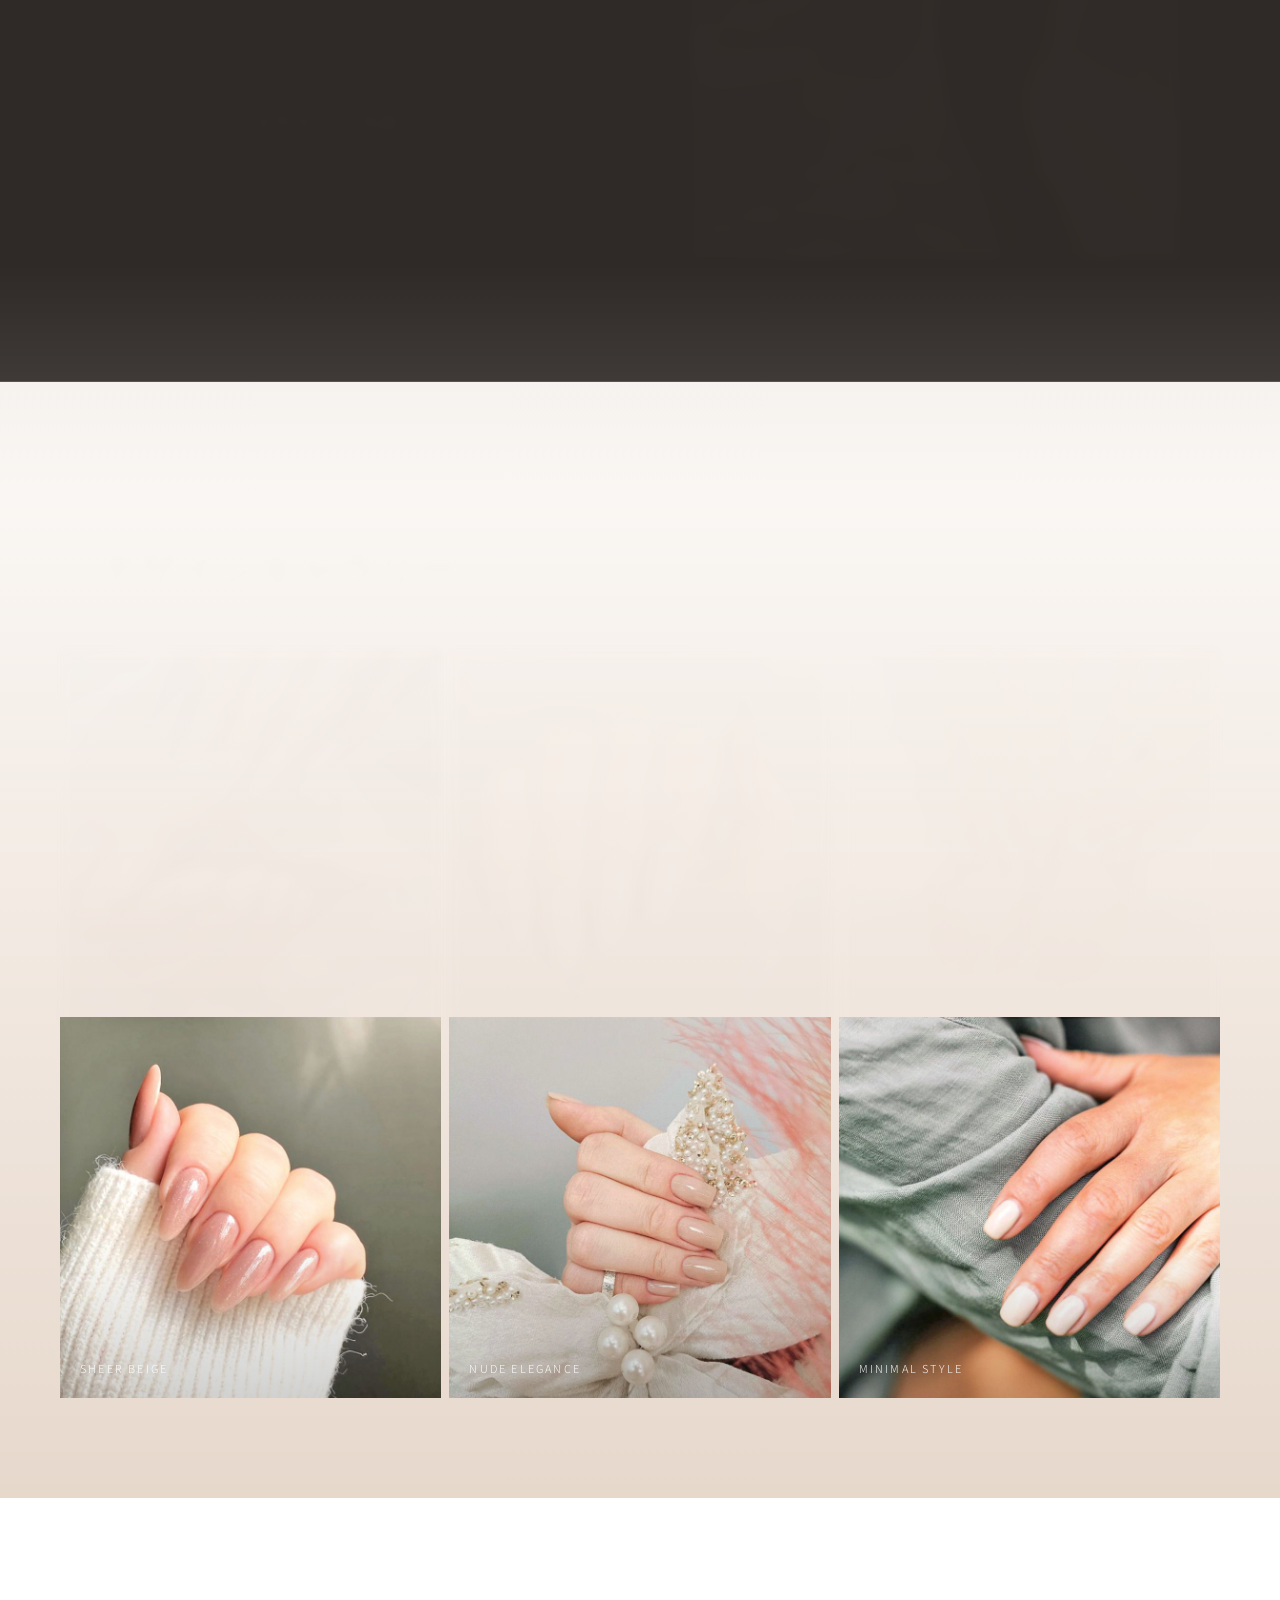
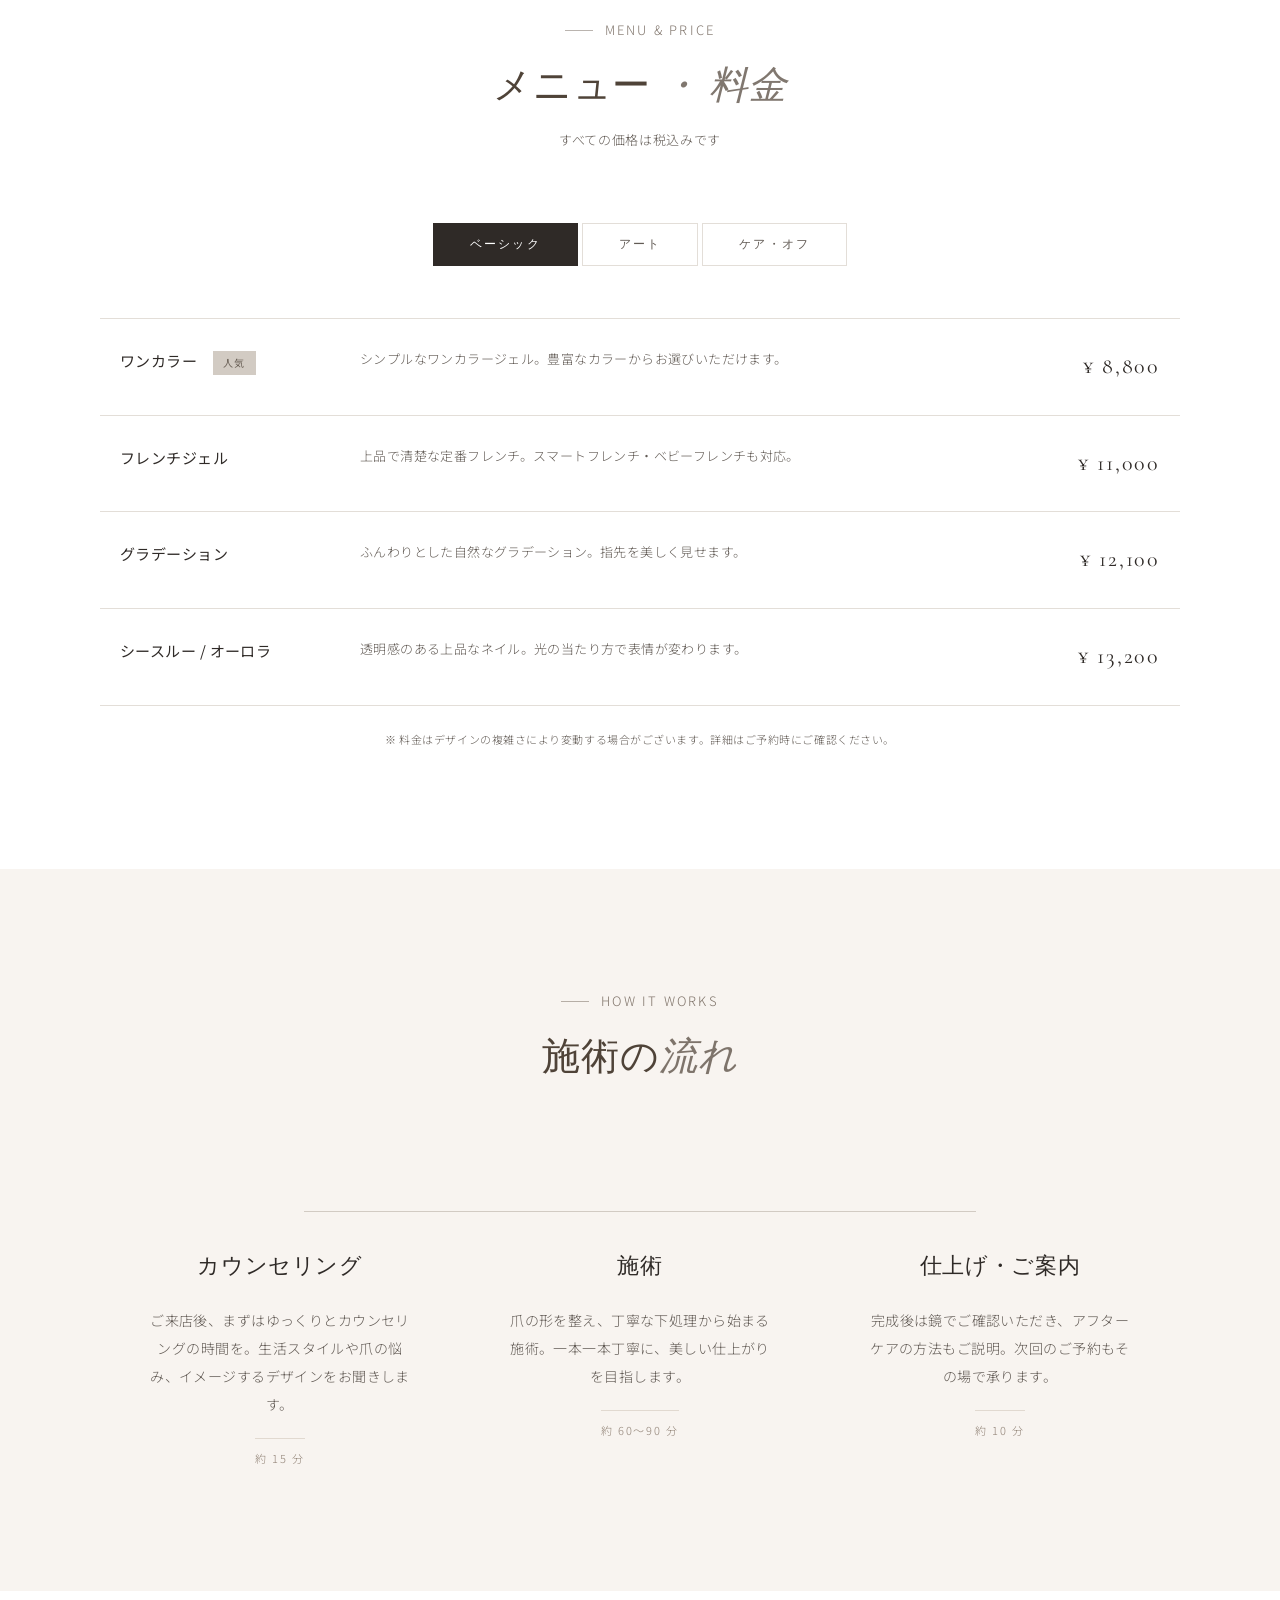
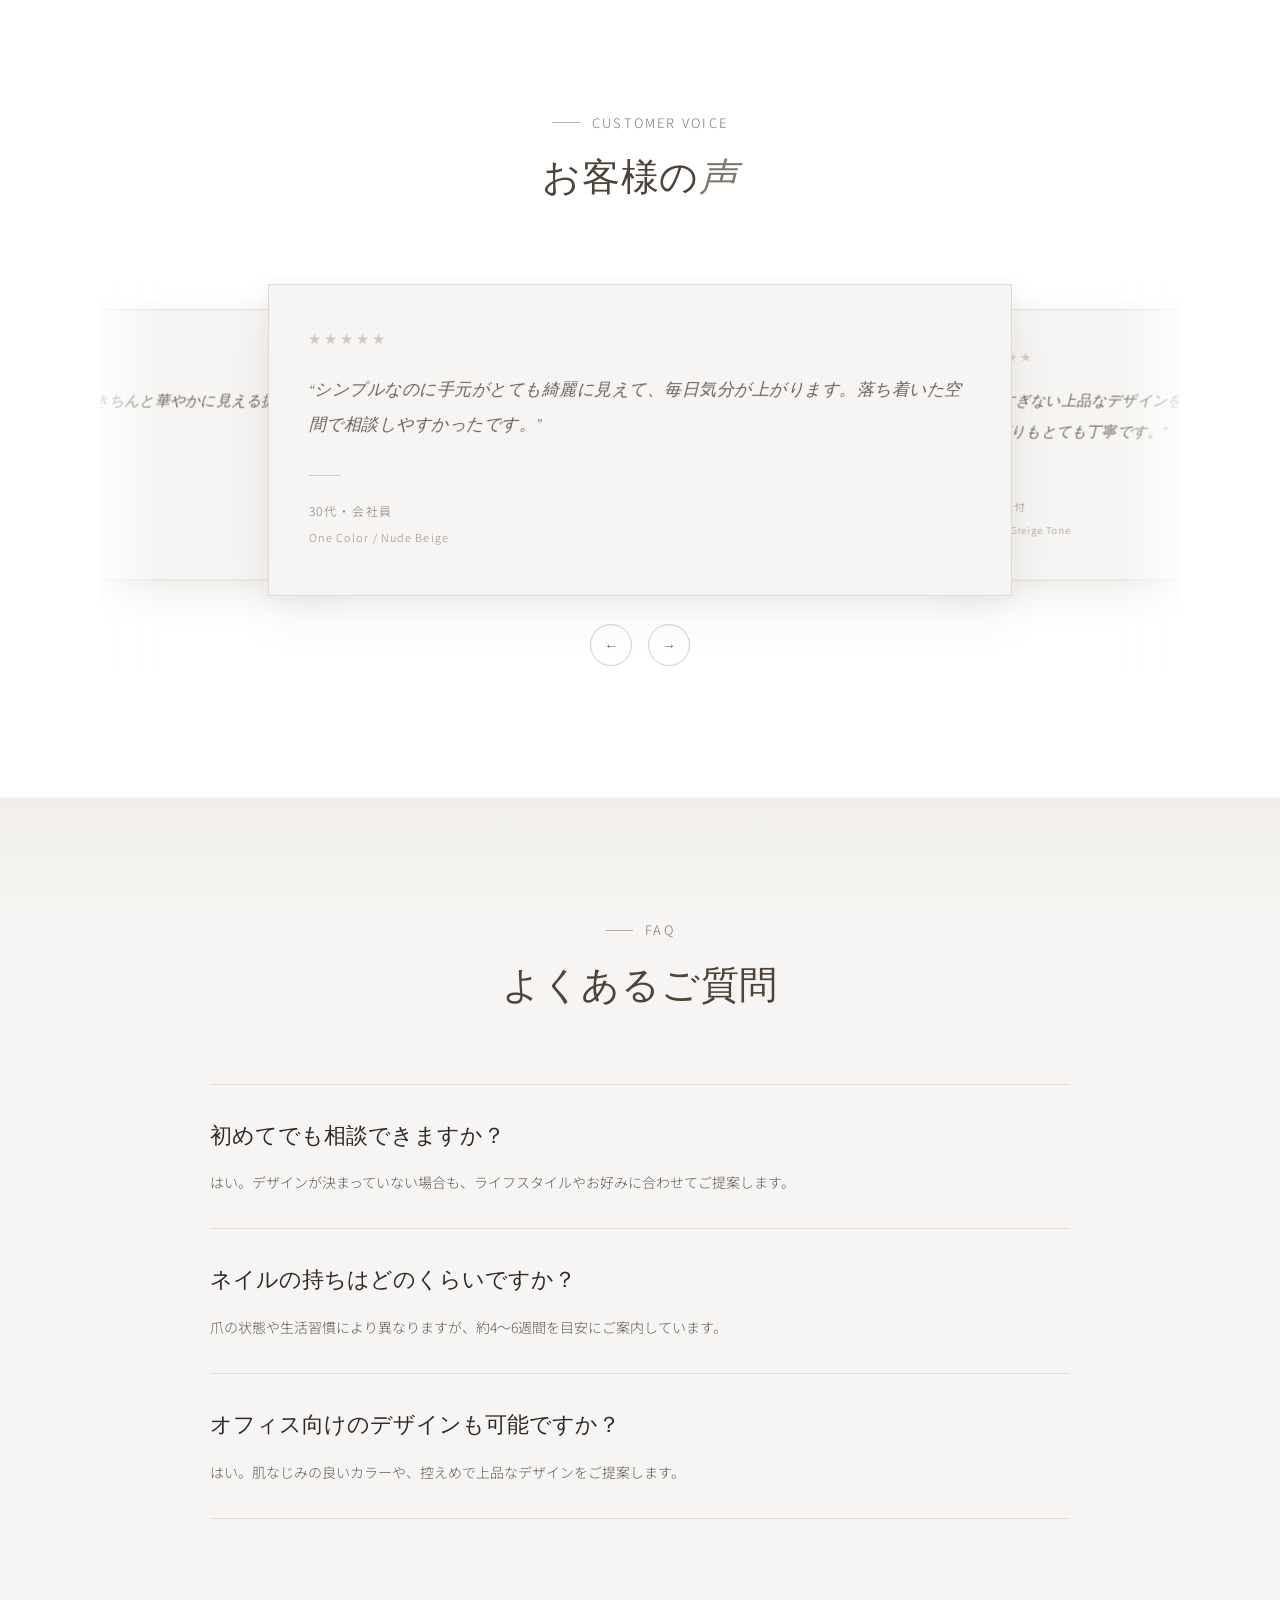
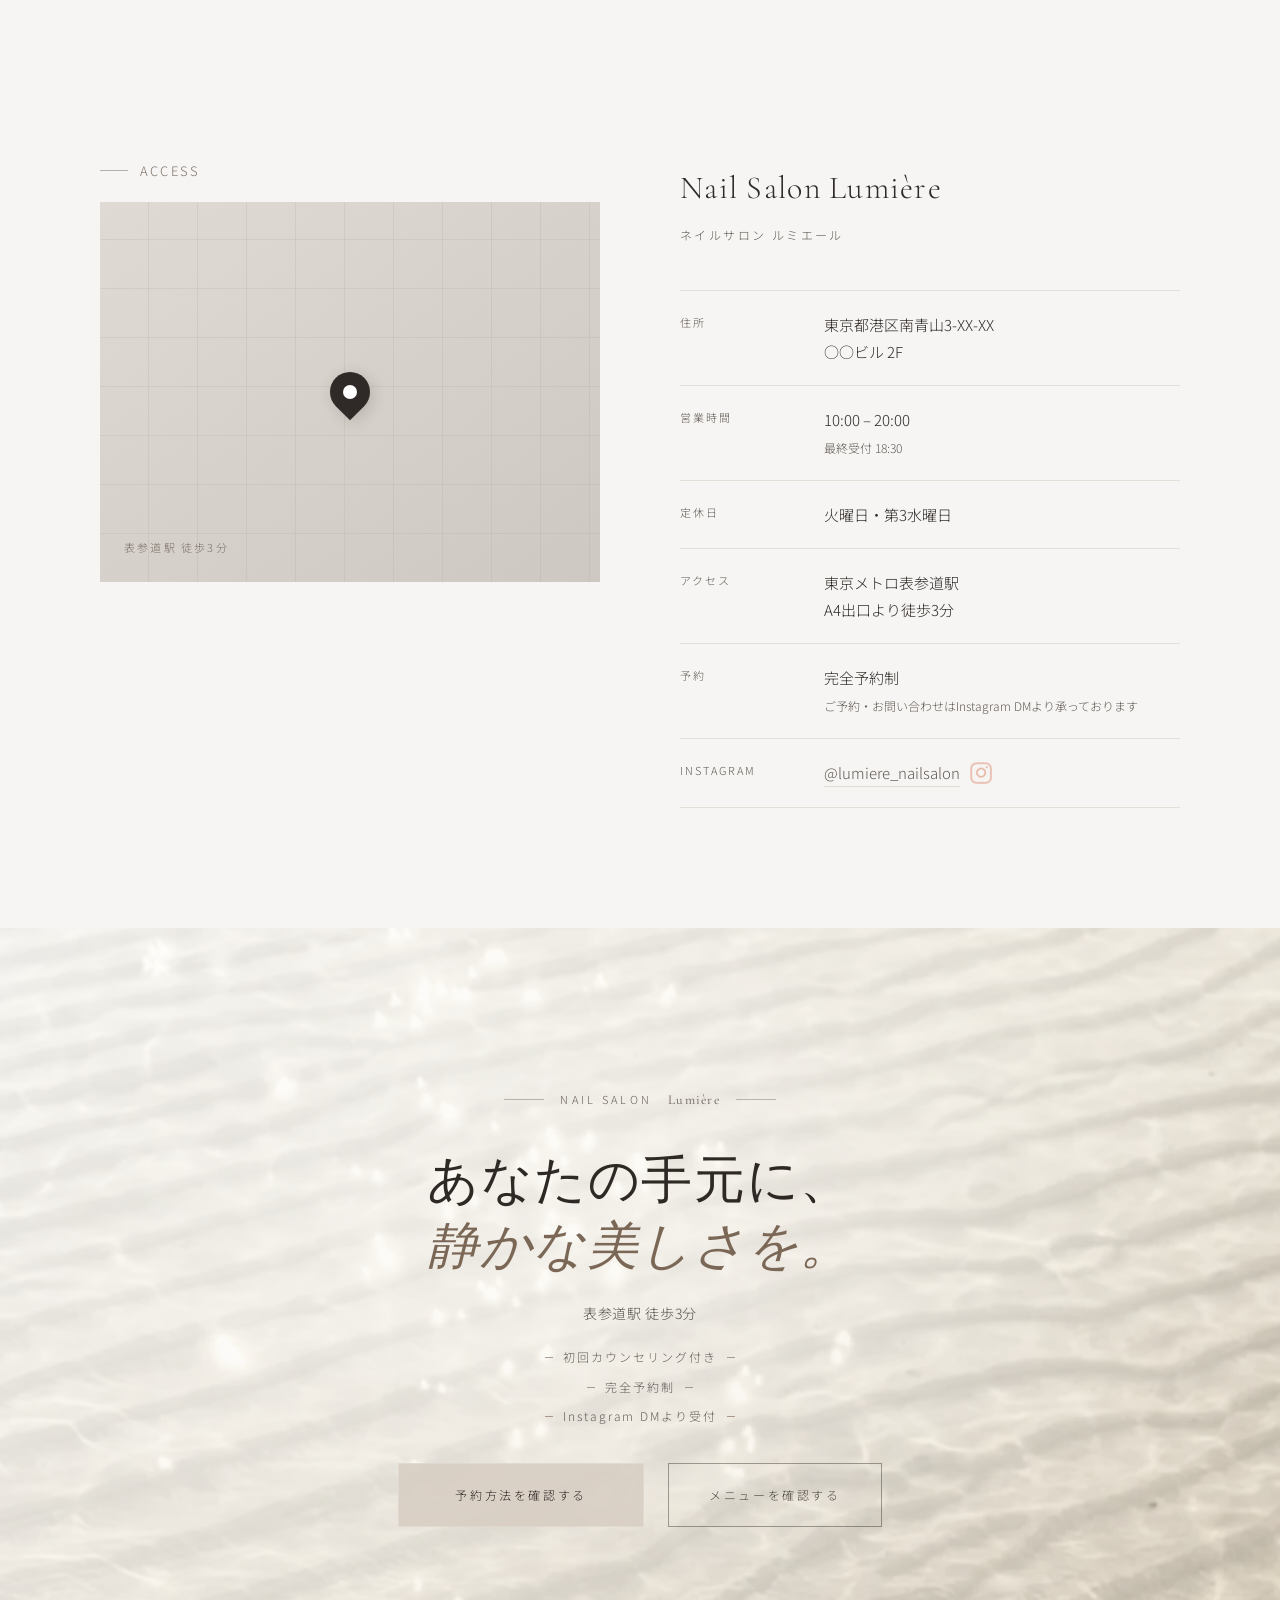
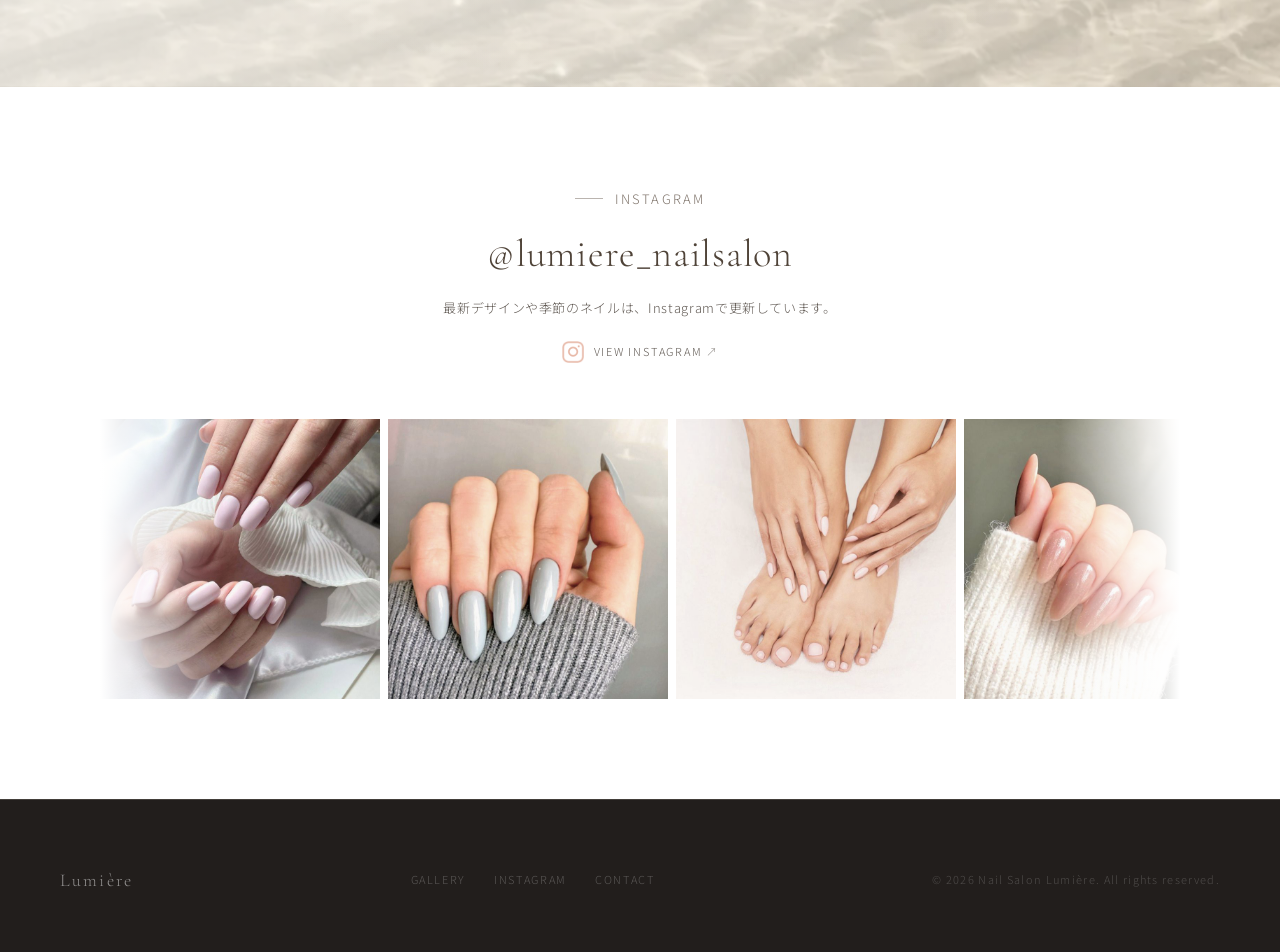
==== commit 697c5dce: "Add files via upload" ====
--- a/index.html
+++ b/index.html
@@ -116,21 +116,28 @@
 
       <div class="hero-right">
         <div class="hero-image-wrap">
-          <img
-            src="images/hero-nail-minimal.jpg"
-            alt="上品でミニマルなネイルデザイン"
-            class="hero-image"
-            width="1200"
-            height="1400"
-            loading="eager"
-            fetchpriority="high"
-          />
+          <picture>
+            <source media="(max-width: 559px)" srcset="images/hero-sp.jpg" />
+
+            <source media="(max-width: 959px)" srcset="images/hero-tb.jpg" />
+
+            <img
+              src="images/hero-main.jpg"
+              alt="上品で洗練されたネイルデザイン"
+              class="hero-image"
+              width="1200"
+              height="1400"
+              loading="eager"
+              fetchpriority="high"
+            />
+          </picture>
         </div>
         <div class="hero-badge fade-up delay-4">
-          <span class="hero-badge-num"
-            >98<small class="hero-badge-small">%</small></span
-          >
-          <span class="hero-badge-label">Customer Satisfaction</span>
+          <span class="hero-badge-label"> Beauty in Simplicity </span>
+
+          <span class="hero-badge-subtitle">
+            <span class="brand-name">Lumière</span> NAIL SALON
+          </span>
         </div>
       </div>
     </section>
@@ -319,7 +326,7 @@
           <div class="section-label">Gallery</div>
           <h2 class="section-title">デザインギャラリー</h2>
         </div>
-        <a href="#menu" class="gallery-link">全てのデザインを見る</a>
+        <a href="#menu" class="gallery-link">メニューを確認する</a>
       </div>
 
       <div class="gallery-grid">
@@ -688,7 +695,7 @@
           <div class="faq-item reveal">
             <h3>ネイルの持ちはどのくらいですか？</h3>
             <p>
-              爪の状態や生活習慣により異なりますが、約3〜4週間を目安にご案内しています。
+              爪の状態や生活習慣により異なりますが、約4〜6週間を目安にご案内しています。
             </p>
           </div>
           <div class="faq-item reveal">
@@ -797,8 +804,8 @@
           <span>Instagram DMより受付</span>
         </p>
         <div class="cta-final-actions reveal">
-          <a href="#info" class="btn-light">空き状況を確認する</a>
-          <a href="#menu" class="btn-outline-light">メニューを見る</a>
+          <a href="#info" class="btn-light">予約方法を確認する</a>
+          <a href="#menu" class="btn-outline-light">メニューを確認する</a>
         </div>
       </div>
     </section>
@@ -809,18 +816,20 @@
           <p class="section-label section-label-center">Instagram</p>
           <h2 class="section-title">@lumiere_nailsalon</h2>
           <p class="instagram-desc">
-            最新デザインや季節のネイルは、<br class="sp-only" />Instagramで更新しています。
+            最新デザインや季節のネイルは、<br
+              class="sp-only"
+            />Instagramで更新しています。
           </p>
           <a
-  href="https://www.instagram.com/"
-  class="instagram-link"
-  target="_blank"
-  rel="noopener noreferrer"
-  aria-label="Instagramを開く"
->
-  <img src="images/icon-sns.png" alt="Instagram" />
-  <span>View Instagram</span>
-</a>
+            href="https://www.instagram.com/"
+            class="instagram-link"
+            target="_blank"
+            rel="noopener noreferrer"
+            aria-label="Instagramを開く"
+          >
+            <img src="images/icon-sns.png" alt="Instagram" />
+            <span>View Instagram</span>
+          </a>
         </div>
 
         <div class="instagram-marquee">
--- a/css/base.css
+++ b/css/base.css
@@ -130,7 +130,7 @@
   letter-spacing: 0.2em;
   text-transform: uppercase;
   text-decoration: none;
-  padding: 18px 44px;
+  padding: 18px 30px;
   position: relative;
   overflow: hidden;
   transition:
--- a/css/sections.css
+++ b/css/sections.css
@@ -104,8 +104,37 @@
   display: flex;
   flex-direction: column;
   justify-content: center;
-  padding: 40px 80px 40px 100px;
-  background: linear-gradient(135deg, #ffffff 0%, #f7f5f2 52%, #e8e2dc 100%);
+
+  padding: 92px 80px 56px 100px;
+
+  background:
+    radial-gradient(
+      circle at 12% 18%,
+      rgba(255, 255, 255, 0.96) 0%,
+      rgba(255, 255, 255, 0.72) 18%,
+      rgba(255, 255, 255, 0) 42%
+    ),
+    radial-gradient(
+      circle at 82% 78%,
+      rgba(232, 226, 220, 0.42) 0%,
+      rgba(232, 226, 220, 0) 44%
+    ),
+    linear-gradient(135deg, #ffffff 0%, #f7f2ed 42%, #e7d8cc 74%, #d9c4b4 100%);
+}
+
+.hero-left::before {
+  content: "";
+
+  position: absolute;
+  inset: 0;
+
+  background: linear-gradient(
+    180deg,
+    rgba(255, 255, 255, 0.18) 0%,
+    rgba(255, 255, 255, 0) 28%
+  );
+
+  pointer-events: none;
 }
 
 .hero-eyebrow .brand-name {
@@ -224,43 +253,43 @@
   width: 100%;
   height: 100%;
   object-fit: cover;
-  object-position: 60% center;
+
   display: block;
   transform: scale(1.01);
-  filter: brightness(0.98) saturate(0.92);
+
+  filter: brightness(1.01) saturate(0.84) sepia(0.06) contrast(0.95);
 }
 
 .hero-right::after {
   content: "";
   position: absolute;
   inset: 0;
-  background: linear-gradient(
-    90deg,
-    rgba(247, 247, 247, 0.08) 0%,
-    rgba(247, 247, 247, 0) 35%,
-    rgba(247, 247, 247, 0) 100%
-  );
+
+  background:
+    linear-gradient(
+      180deg,
+      rgba(255, 255, 255, 0.04) 0%,
+      rgba(247, 242, 237, 0.06) 48%,
+      rgba(231, 216, 204, 0.14) 100%
+    ),
+    linear-gradient(
+      90deg,
+      rgba(247, 247, 247, 0.08) 0%,
+      rgba(247, 247, 247, 0) 35%,
+      rgba(247, 247, 247, 0) 100%
+    );
+
   pointer-events: none;
-}
-
-.hero-badge-small {
-  font-size: clamp(14px, 1.5vw, 18px);
-  color: var(--mid);
 }
 
 .hero-badge {
   --badge-scale: 1;
 
   position: absolute;
-  bottom: 56px;
-  left: 32px;
-  background: rgba(255, 255, 255, 0.88);
-  padding: clamp(16px, 2vw, 24px) clamp(22px, 2.7vw, 32px);
-  border: 1px solid rgba(216, 207, 196, 0.65);
-  box-shadow: 0 18px 45px rgba(69, 58, 50, 0.1);
-  backdrop-filter: blur(10px);
-  -webkit-backdrop-filter: blur(10px);
-  transform-origin: left bottom;
+  top: 56px;
+  left: 56px;
+  bottom: auto;
+  background: transparent;
   animation: badgeFloat 2.4s ease-in-out infinite;
 }
 
@@ -278,22 +307,27 @@
   }
 }
 
-.hero-badge-num {
+.hero-badge-label {
+  display: block;
+  margin-bottom: 8px;
   font-family: var(--font-serif);
-  font-size: clamp(28px, 3vw, 36px);
+  font-size: 28px;
+  font-style: italic;
   font-weight: 300;
-  color: var(--text-brown);
+  letter-spacing: 0.04em;
+  color: rgba(255, 255, 255, 0.82);
+
+  text-shadow: 0 2px 12px rgba(69, 58, 50, 0.28);
+}
+
+.hero-badge-subtitle {
   display: block;
-  line-height: 1;
-}
-
-.hero-badge-label {
-  font-size: clamp(9px, 0.9vw, 11px);
+
+  font-size: 13px;
+  font-weight: 400;
   letter-spacing: 0.18em;
-  text-transform: uppercase;
-  color: var(--mid);
-  display: block;
-  margin-top: 6px;
+  text-transform: none;
+  color: rgba(255, 255, 255, 0.72);
 }
 
 /* CONCERNS */
@@ -843,7 +877,7 @@
 
 /* GALLERY */
 #gallery {
-  background: var(--off-white);
+  background: linear-gradient(180deg, #fcfaf8 0%, #f3ebe4 44%, #e7d8cc 100%);
   padding: 100px 0;
 }
 
@@ -945,6 +979,14 @@
   color: var(--mid);
   margin-top: 16px;
   letter-spacing: 0.05em;
+}
+
+.menu-panel {
+  display: block;
+}
+
+.menu-panel[hidden] {
+  display: none;
 }
 
 .menu-tabs {
@@ -1040,7 +1082,7 @@
 
 /* FLOW */
 #flow {
-  background: var(--off-white);
+  background: #f4eee8a7;
 }
 
 .flow-header {
@@ -1512,8 +1554,6 @@
   background-repeat: no-repeat;
   padding: 160px 0;
   text-align: center;
-  position: relative;
-  overflow: hidden;
 }
 
 #cta-final::before {
@@ -1607,9 +1647,9 @@
   content: "";
   position: absolute;
   top: 50%;
-  width: 6px;
+  width: 8px;
   height: 1px;
-  background: rgba(216, 207, 196, 0.68);
+  background: rgba(140, 121, 108, 0.72);
 }
 
 .cta-final-note span::before {
@@ -1654,6 +1694,75 @@
   font-size: 13px;
   color: var(--mid);
   letter-spacing: 0.05em;
+}
+
+.instagram-link {
+  display: inline-flex;
+  align-items: center;
+  justify-content: center;
+  gap: 10px;
+
+  margin-top: 22px;
+
+  color: var(--mid);
+  text-decoration: none;
+
+  font-size: 11px;
+  letter-spacing: 0.16em;
+  text-transform: uppercase;
+
+  transition:
+    color 0.3s ease,
+    opacity 0.3s ease,
+    transform 0.3s ease;
+
+  cursor: pointer;
+}
+
+.instagram-link img {
+  width: 22px;
+  height: 22px;
+
+  transition:
+    opacity 0.3s ease,
+    transform 0.3s ease;
+}
+
+.instagram-link:hover {
+  color: var(--dark);
+  transform: translateY(-1px);
+}
+
+.instagram-link:hover img {
+  opacity: 0.84;
+  transform: scale(1.04);
+}
+
+.instagram-link span {
+  position: relative;
+  padding-right: 16px;
+}
+
+.instagram-link span::after {
+  content: "↗";
+
+  position: absolute;
+  top: 50%;
+  right: 0;
+
+  transform: translateY(-52%);
+
+  font-size: 11px;
+  opacity: 0.72;
+
+  transition:
+    transform 0.3s ease,
+    opacity 0.3s ease;
+}
+
+.instagram-link:hover span::after {
+  transform: translate(2px, -52%);
+  opacity: 1;
 }
 
 .instagram-marquee {
--- a/css/responsive.css
+++ b/css/responsive.css
@@ -127,10 +127,15 @@
   }
 
   .hero-left {
-    padding: 130px 32px 58px;
+    position: relative;
+    overflow: visible;
+    z-index: 2;
+
+    padding: 148px 32px 58px;
     margin: 0;
     max-width: none;
     transform: none;
+
     background: linear-gradient(135deg, #ffffff 0%, #f7f5f2 52%, #e8e2dc 100%);
     box-shadow: none;
     backdrop-filter: none;
@@ -138,7 +143,7 @@
   }
 
   .hero-right {
-    min-height: 500px;
+    min-height: 720px;
     padding-top: 0;
   }
 
@@ -147,10 +152,8 @@
   }
 
   .hero-badge {
-    left: 32px;
-    right: auto;
-    bottom: 22px;
-    padding: 18px 24px;
+    top: 48px;
+    left: 48px;
   }
 
   .hero-desc {
@@ -158,10 +161,6 @@
     font-size: 16px;
     line-height: 1.95;
     margin-bottom: 38px;
-  }
-
-  .hero-image {
-    object-position: center 26%;
   }
 
   .btn-primary {
@@ -316,10 +315,15 @@
   }
 
   .hero-left {
-    padding: clamp(104px, 18vh, 120px) 20px 44px;
+    position: relative;
+    overflow: visible;
+    z-index: 2;
+
+    padding: clamp(128px, 21vh, 146px) 20px 44px;
     margin: 0;
     max-width: none;
     transform: none;
+
     background: linear-gradient(135deg, #ffffff 0%, #f7f5f2 52%, #e8e2dc 100%);
     box-shadow: none;
     backdrop-filter: none;
@@ -357,12 +361,12 @@
     display: inline-flex;
     align-items: center;
     justify-content: center;
-    padding: 16px 30px;
+    padding: 16px 16px;
     text-align: center;
   }
 
   .hero-right {
-    min-height: 400px;
+    min-height: 600px;
     padding-top: 0;
   }
 
@@ -374,20 +378,20 @@
     inset: 0;
   }
 
-  .hero-image {
-    object-position: center 24%;
-  }
-
   .hero-badge {
     --badge-scale: 0.86;
 
+    top: 40px;
     left: 20px;
-    right: auto;
-    bottom: 18px;
-  }
-
-  .hero-badge-num {
+  }
+
+  .hero-badge-label {
     font-size: 30px;
+  }
+
+  .hero-badge-subtitle {
+    font-size: 11px;
+    letter-spacing: 0.14em;
   }
 
   .concerns-header,
@@ -480,7 +484,9 @@
     padding: 24px 22px;
     background: rgba(255, 255, 255, 0.78);
     border: 1px solid rgba(216, 207, 196, 0.42);
-    box-shadow: 0 14px 34px rgba(69, 58, 50, 0.04), 0 2px 10px rgba(216, 207, 196, 0.08);      
+    box-shadow:
+      0 14px 34px rgba(69, 58, 50, 0.04),
+      0 2px 10px rgba(216, 207, 196, 0.08);
   }
 
   .menu-table tr:first-child {
@@ -746,7 +752,7 @@
    ========================================= */
 @media screen and (min-width: 960px) and (max-width: 1279px) {
   .hero-left {
-    padding: 40px 48px 40px 56px;
+    padding: 92px 48px 56px 56px;
   }
 
   .hero-desc {
@@ -761,6 +767,10 @@
 }
 
 @media screen and (min-width: 1280px) and (max-width: 1499px) {
+  .hero-left {
+    padding: 92px 72px 56px 80px;
+  }
+
   .hero-desc {
     max-width: 500px;
     font-size: 16px;
@@ -773,6 +783,10 @@
 }
 
 @media screen and (min-width: 1500px) {
+  .hero-left {
+    padding: 96px 96px 56px 110px;
+  }
+
   .hero-desc {
     max-width: 620px;
     font-size: 17px;
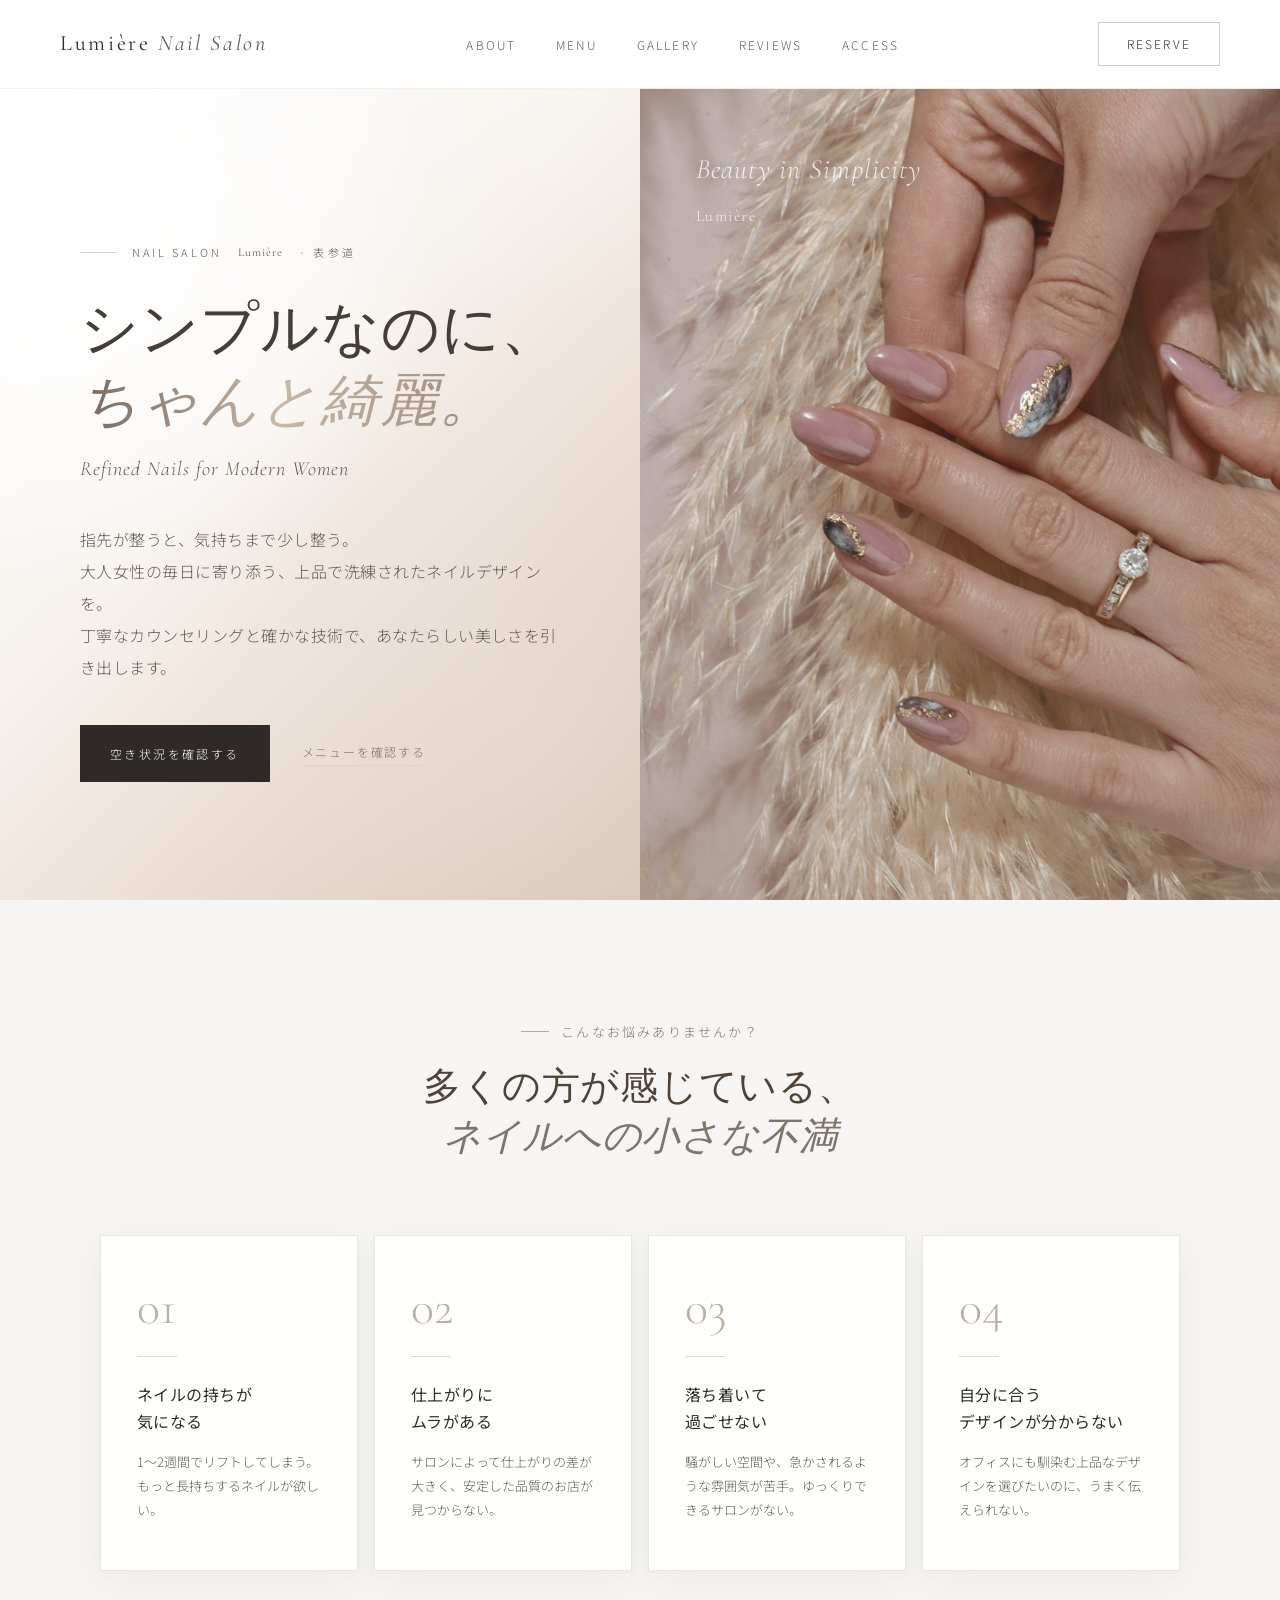
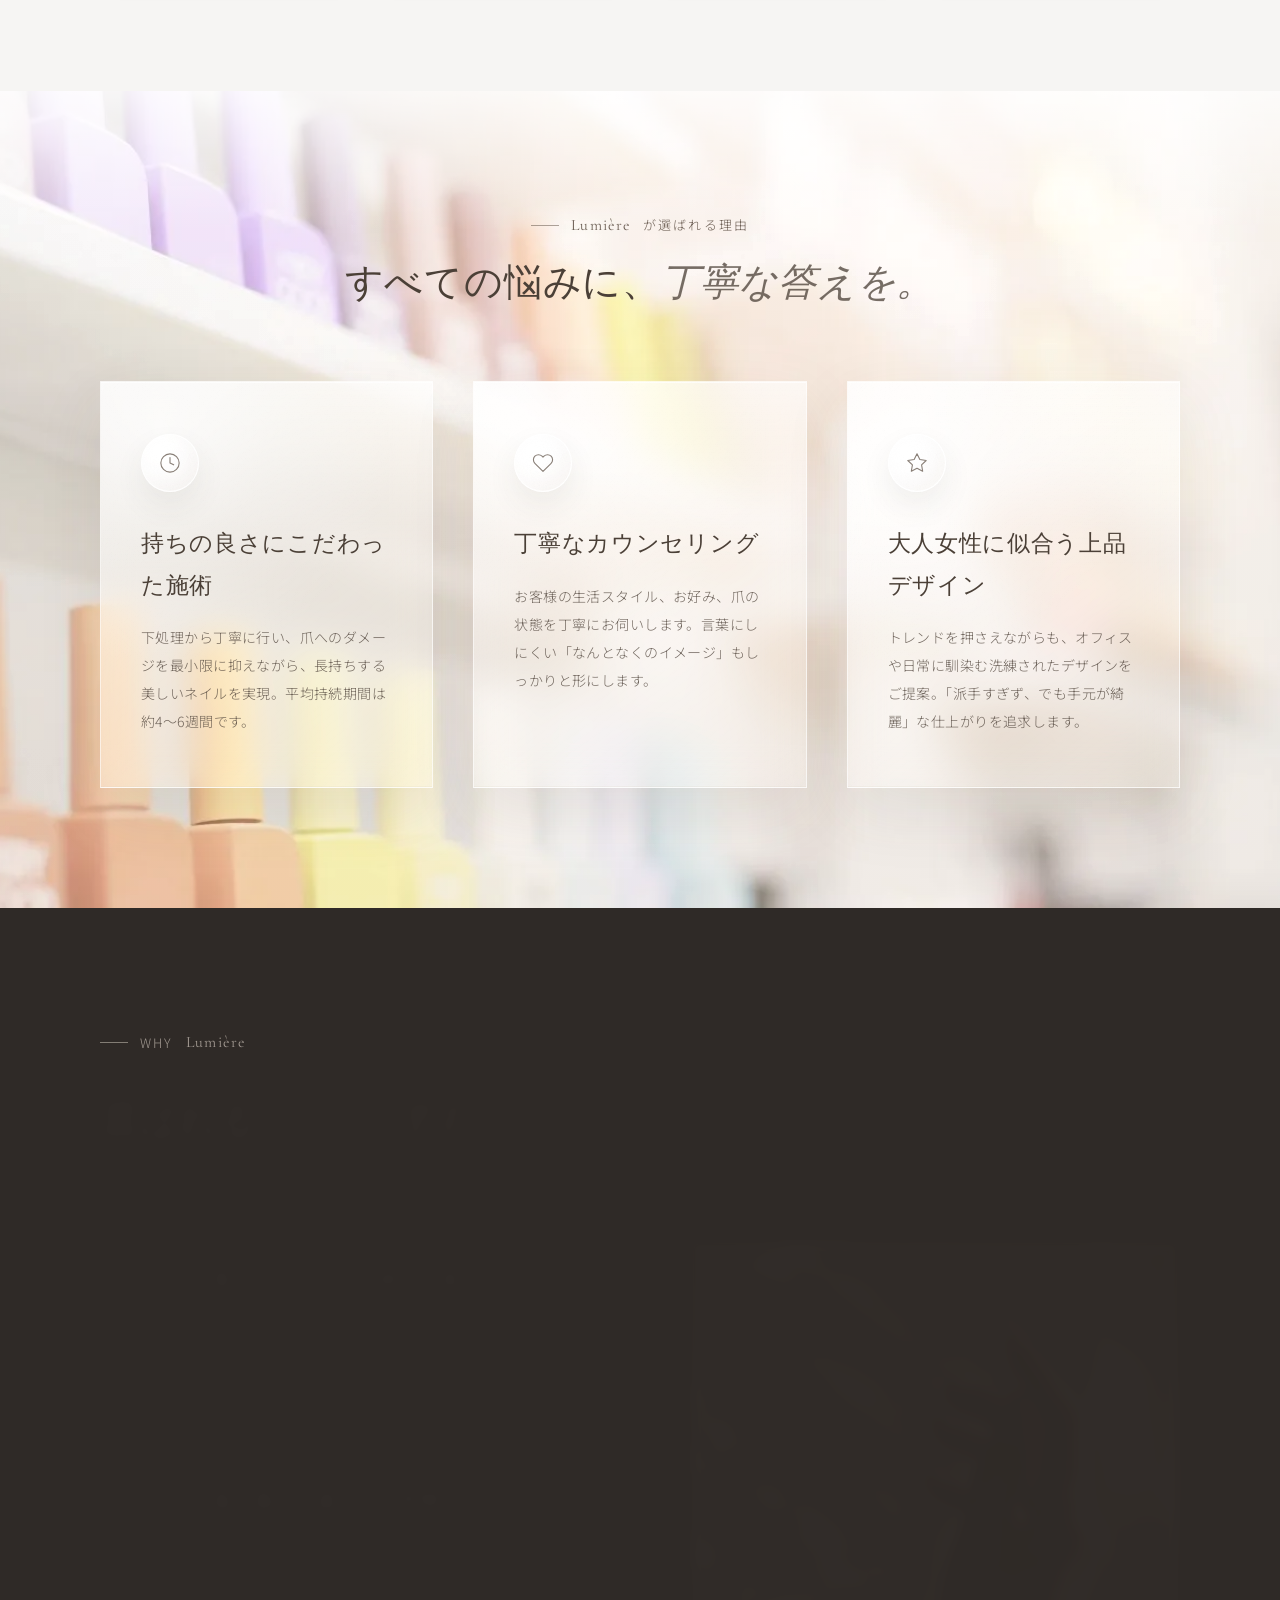
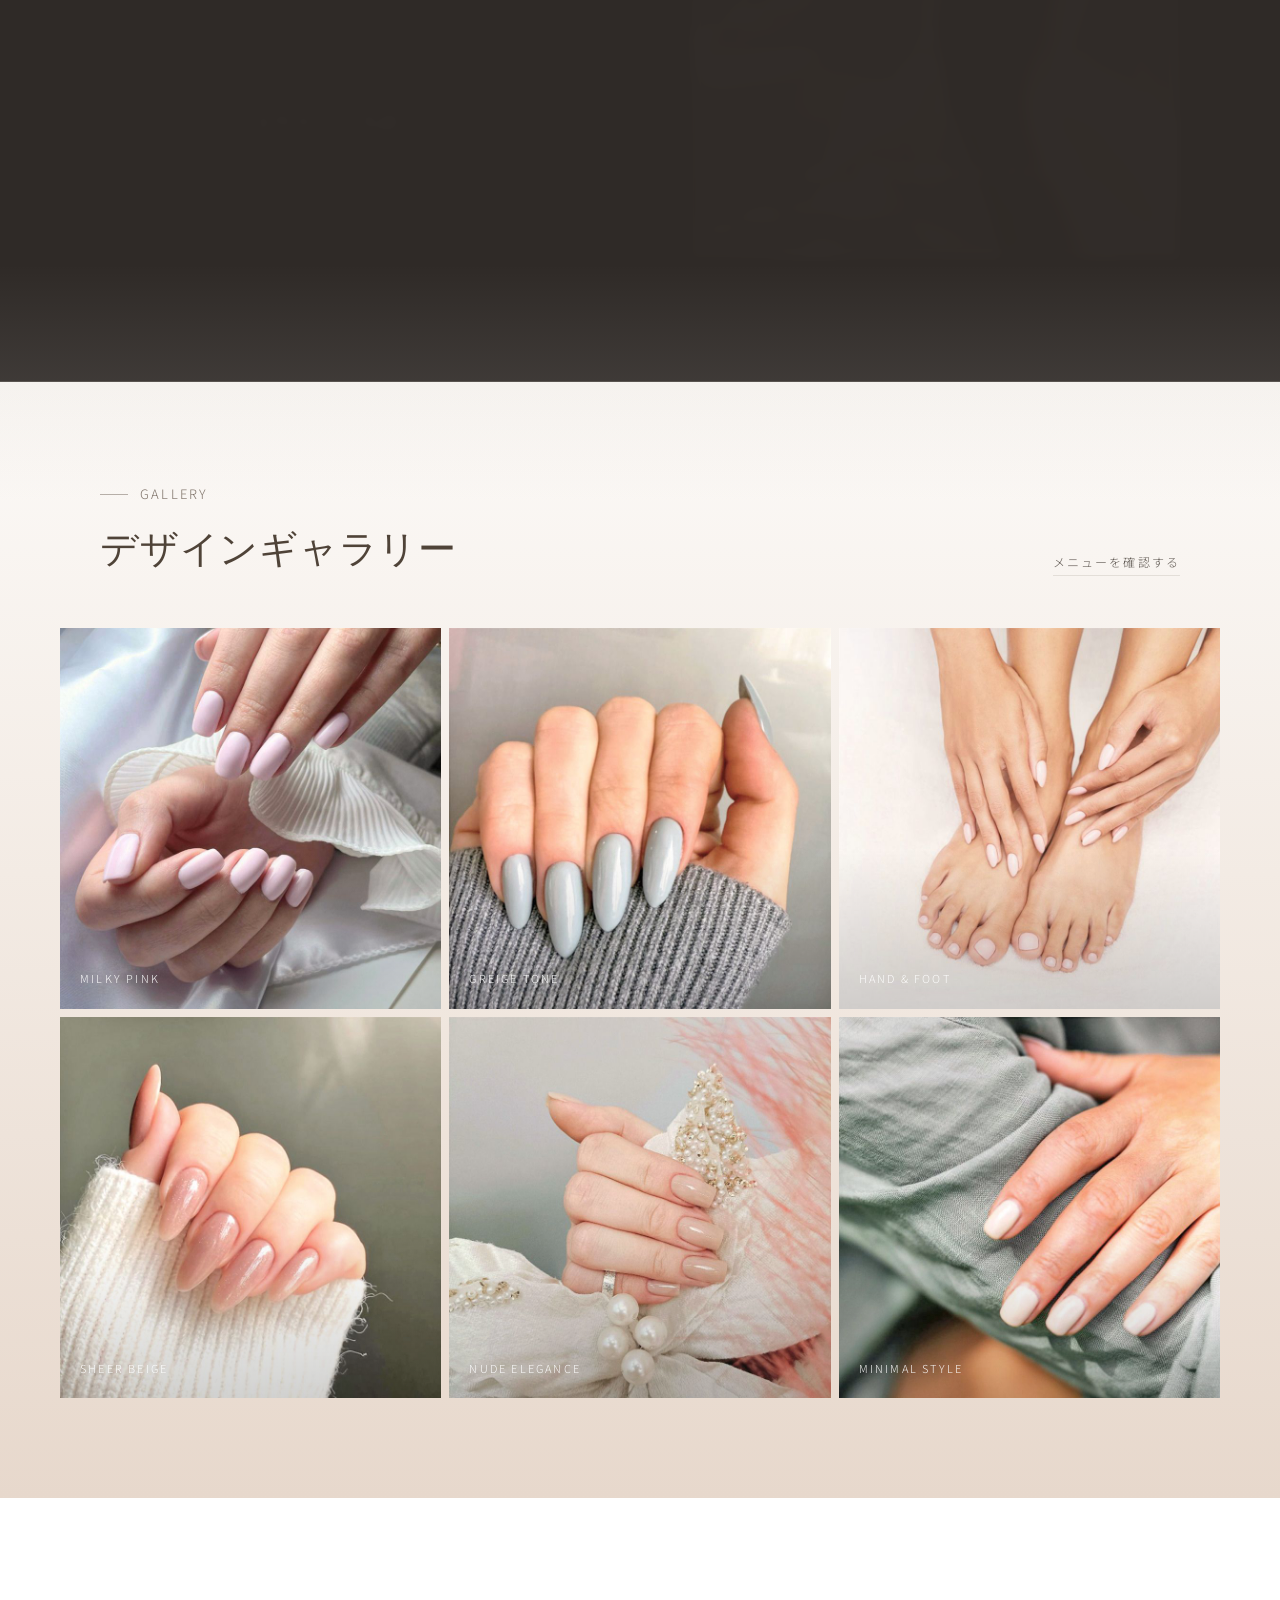
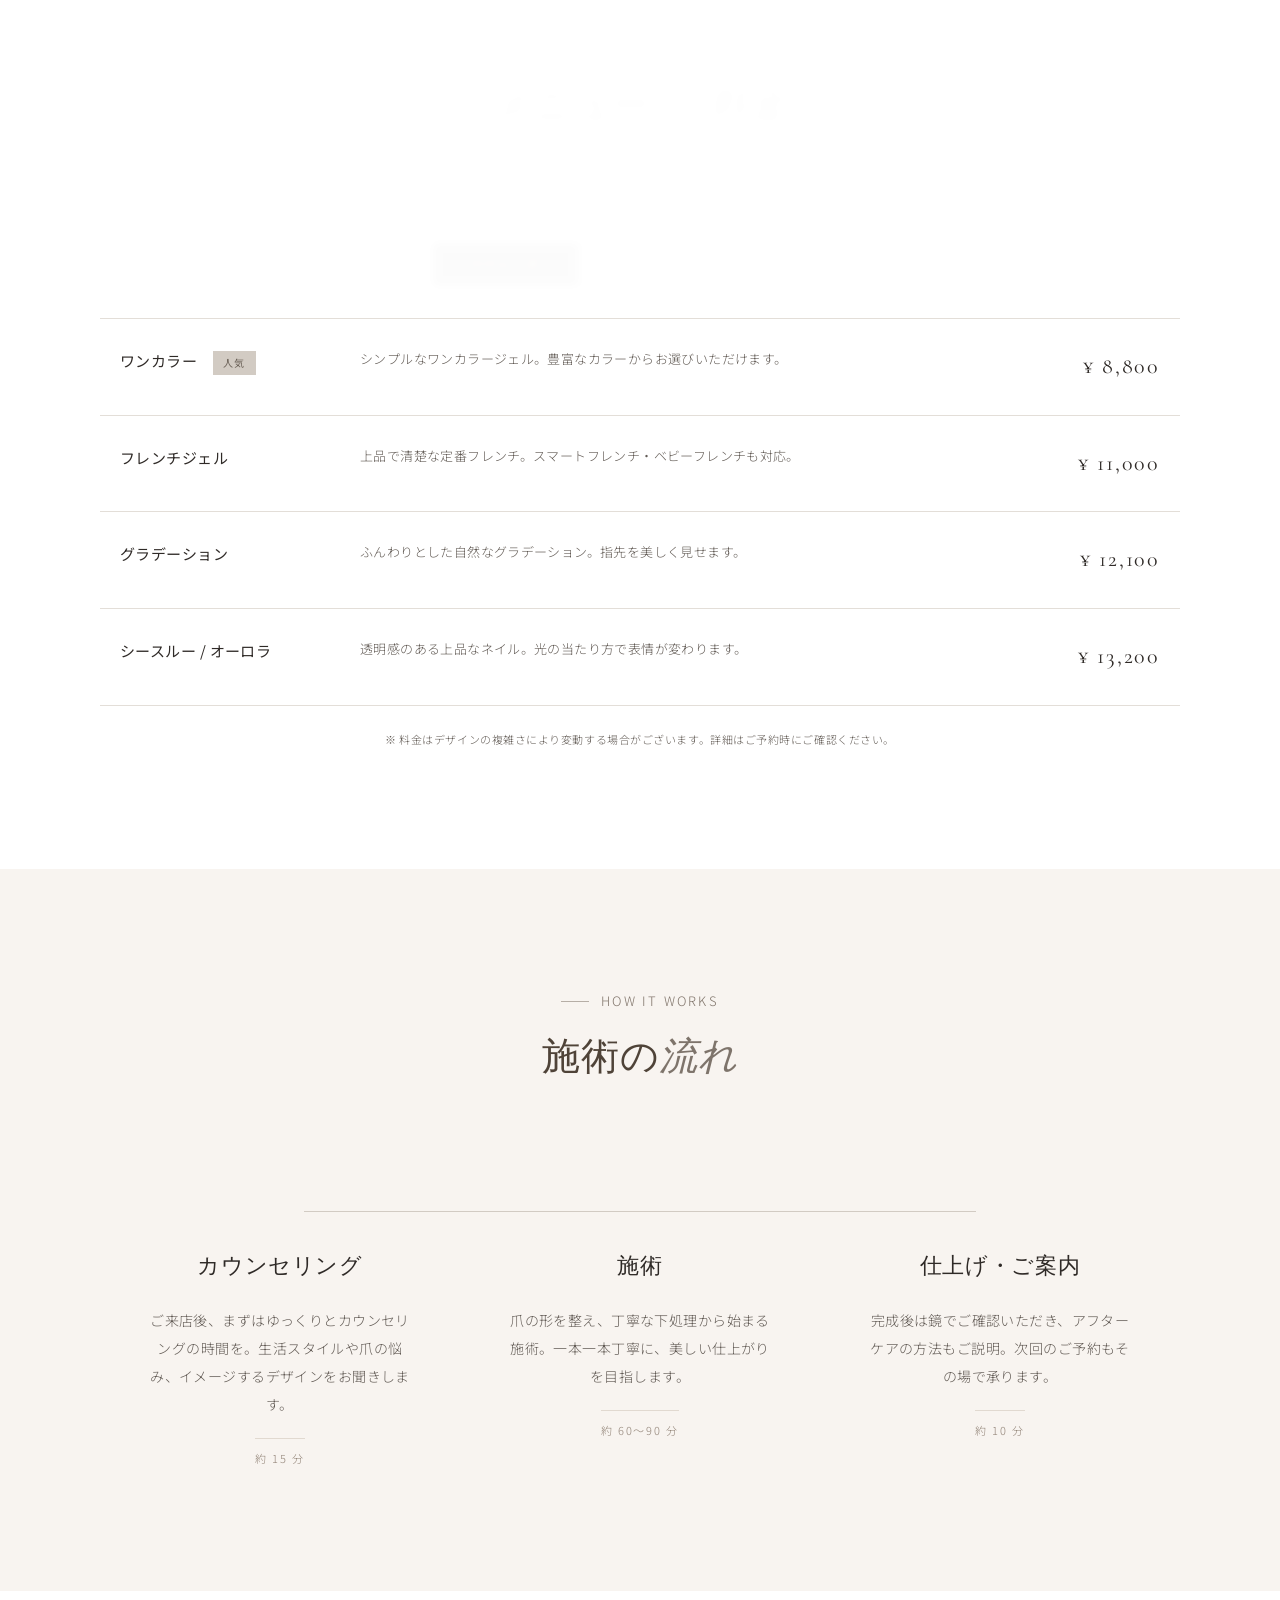
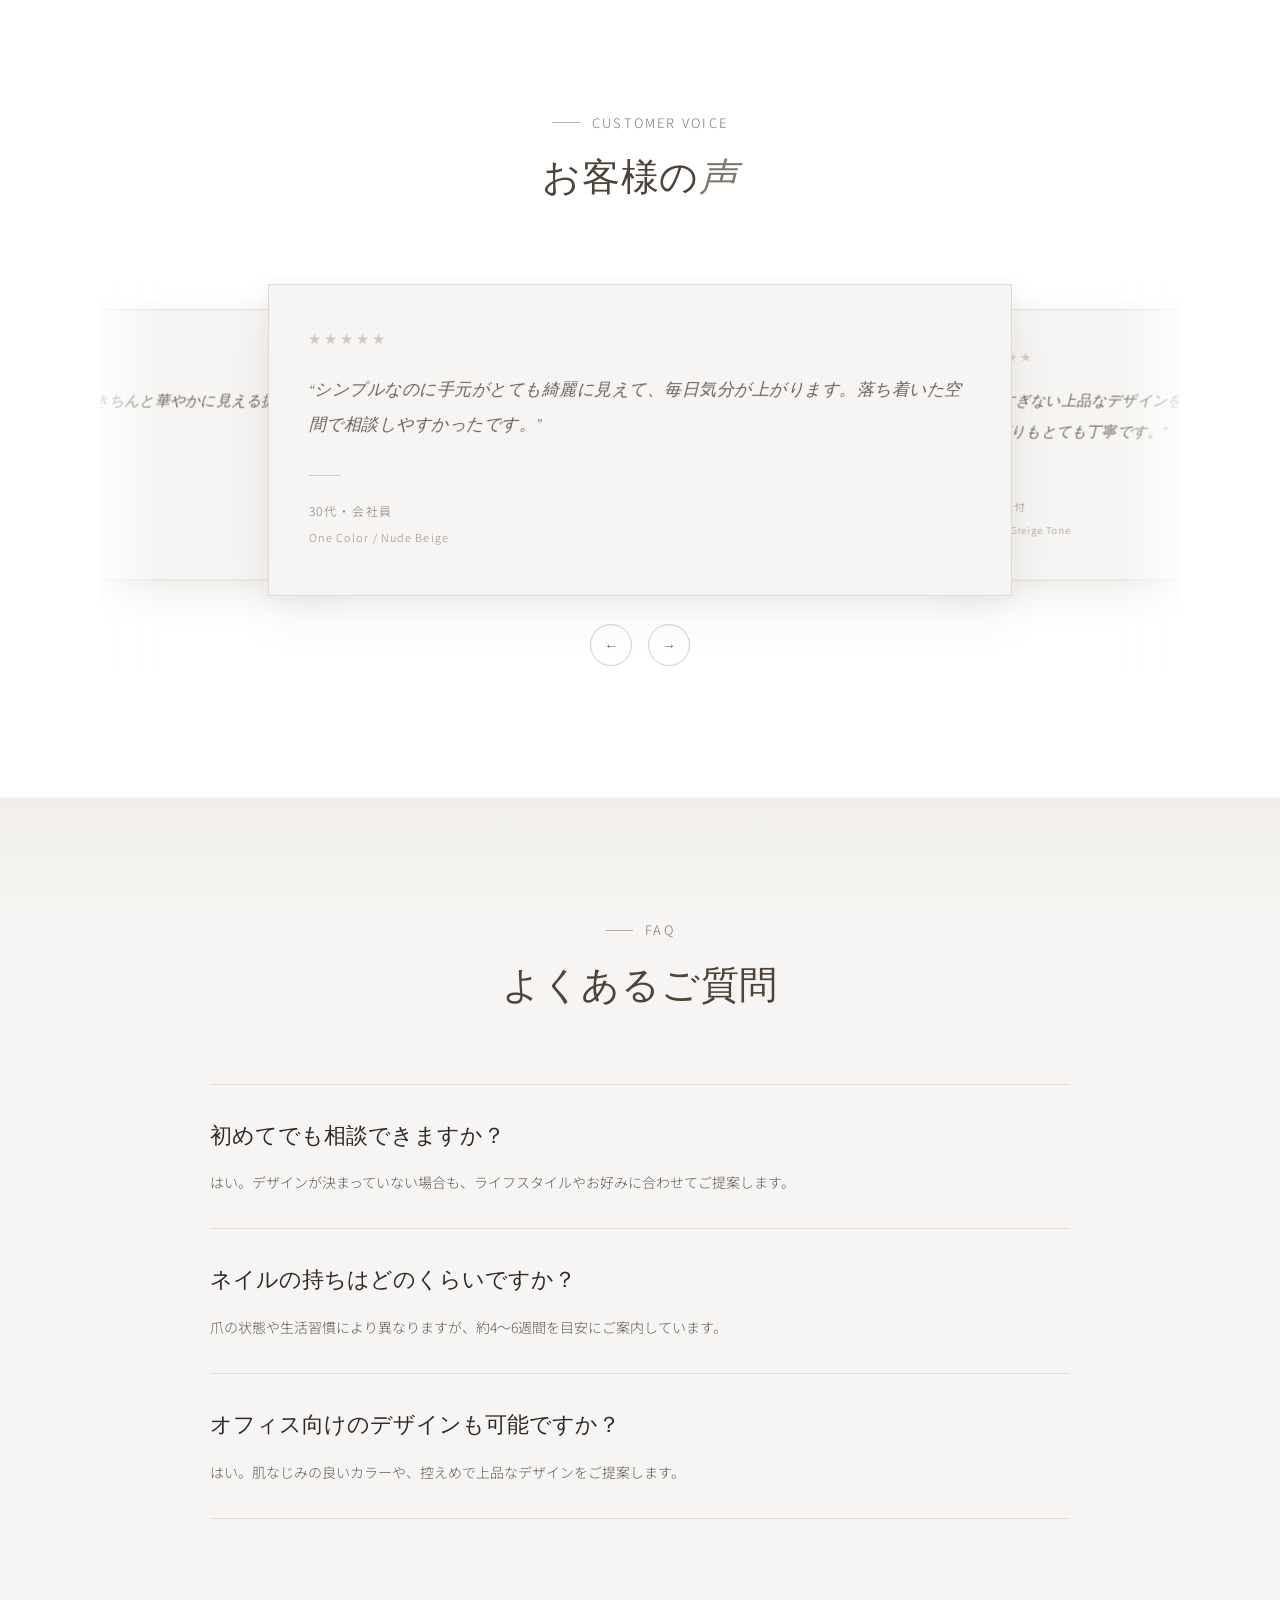
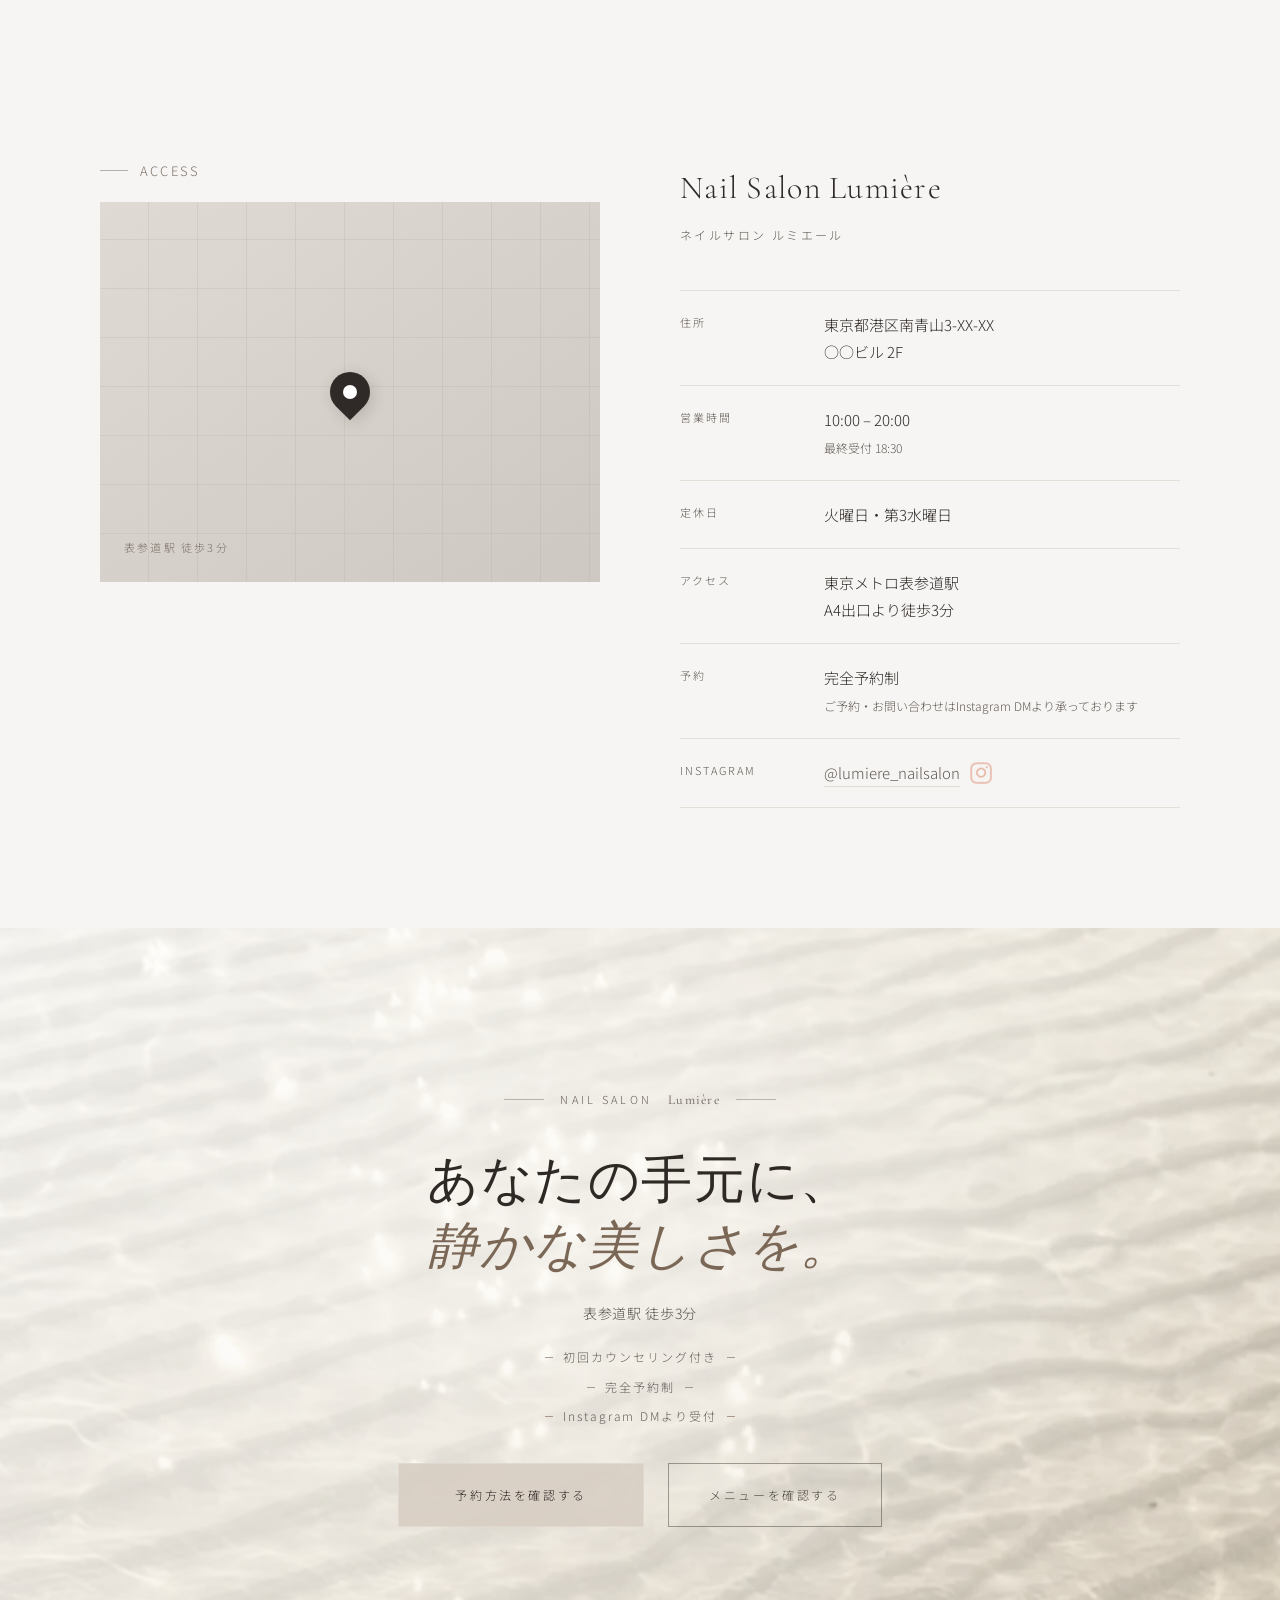
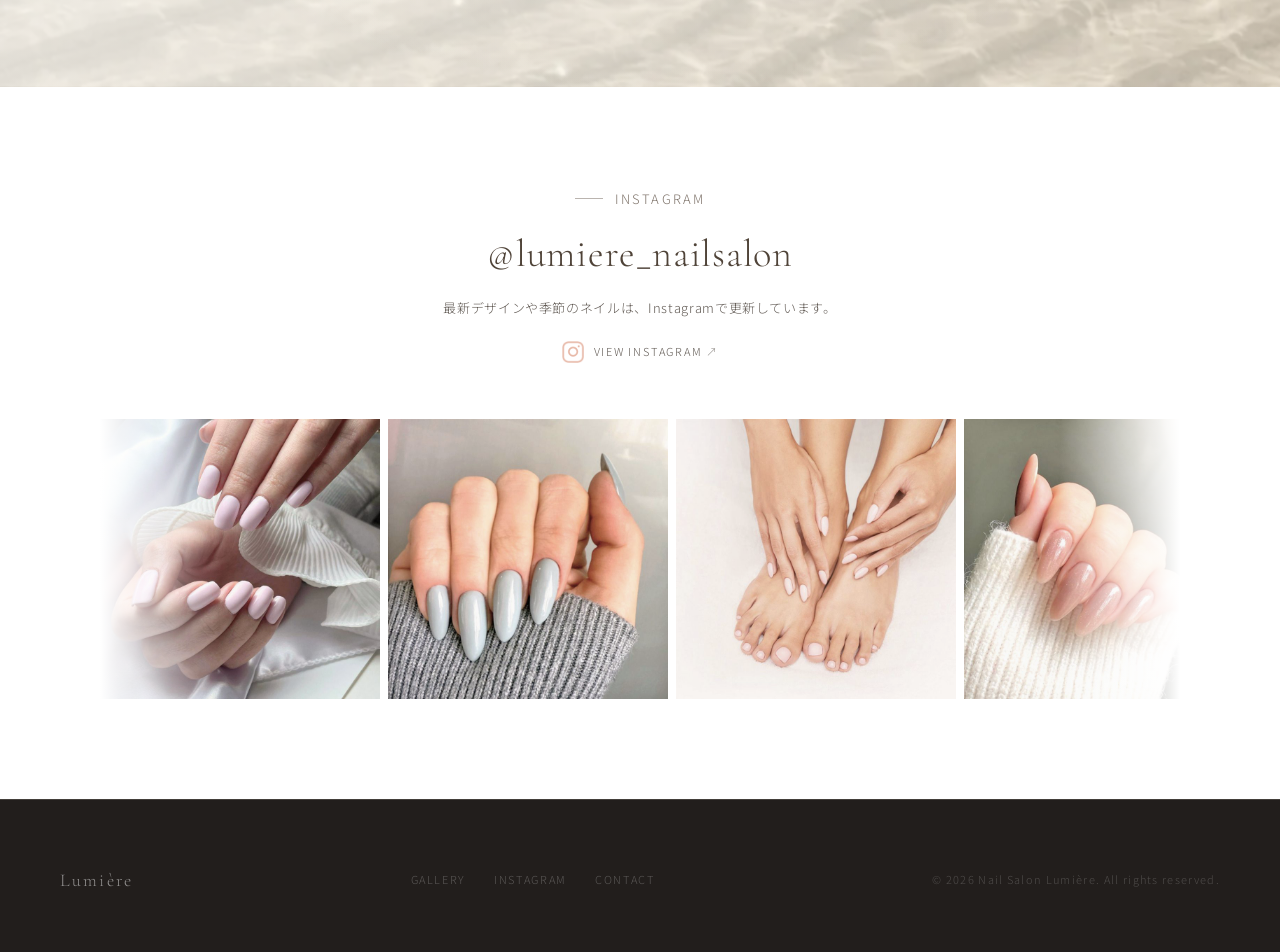
==== commit 07cb51e6: "Update index.html" ====
--- a/index.html
+++ b/index.html
@@ -136,8 +136,7 @@
           <span class="hero-badge-label"> Beauty in Simplicity </span>
 
           <span class="hero-badge-subtitle">
-            <span class="brand-name">Lumière</span> NAIL SALON
-          </span>
+            <span class="brand-name">Lumière</span></span>
         </div>
       </div>
     </section>
